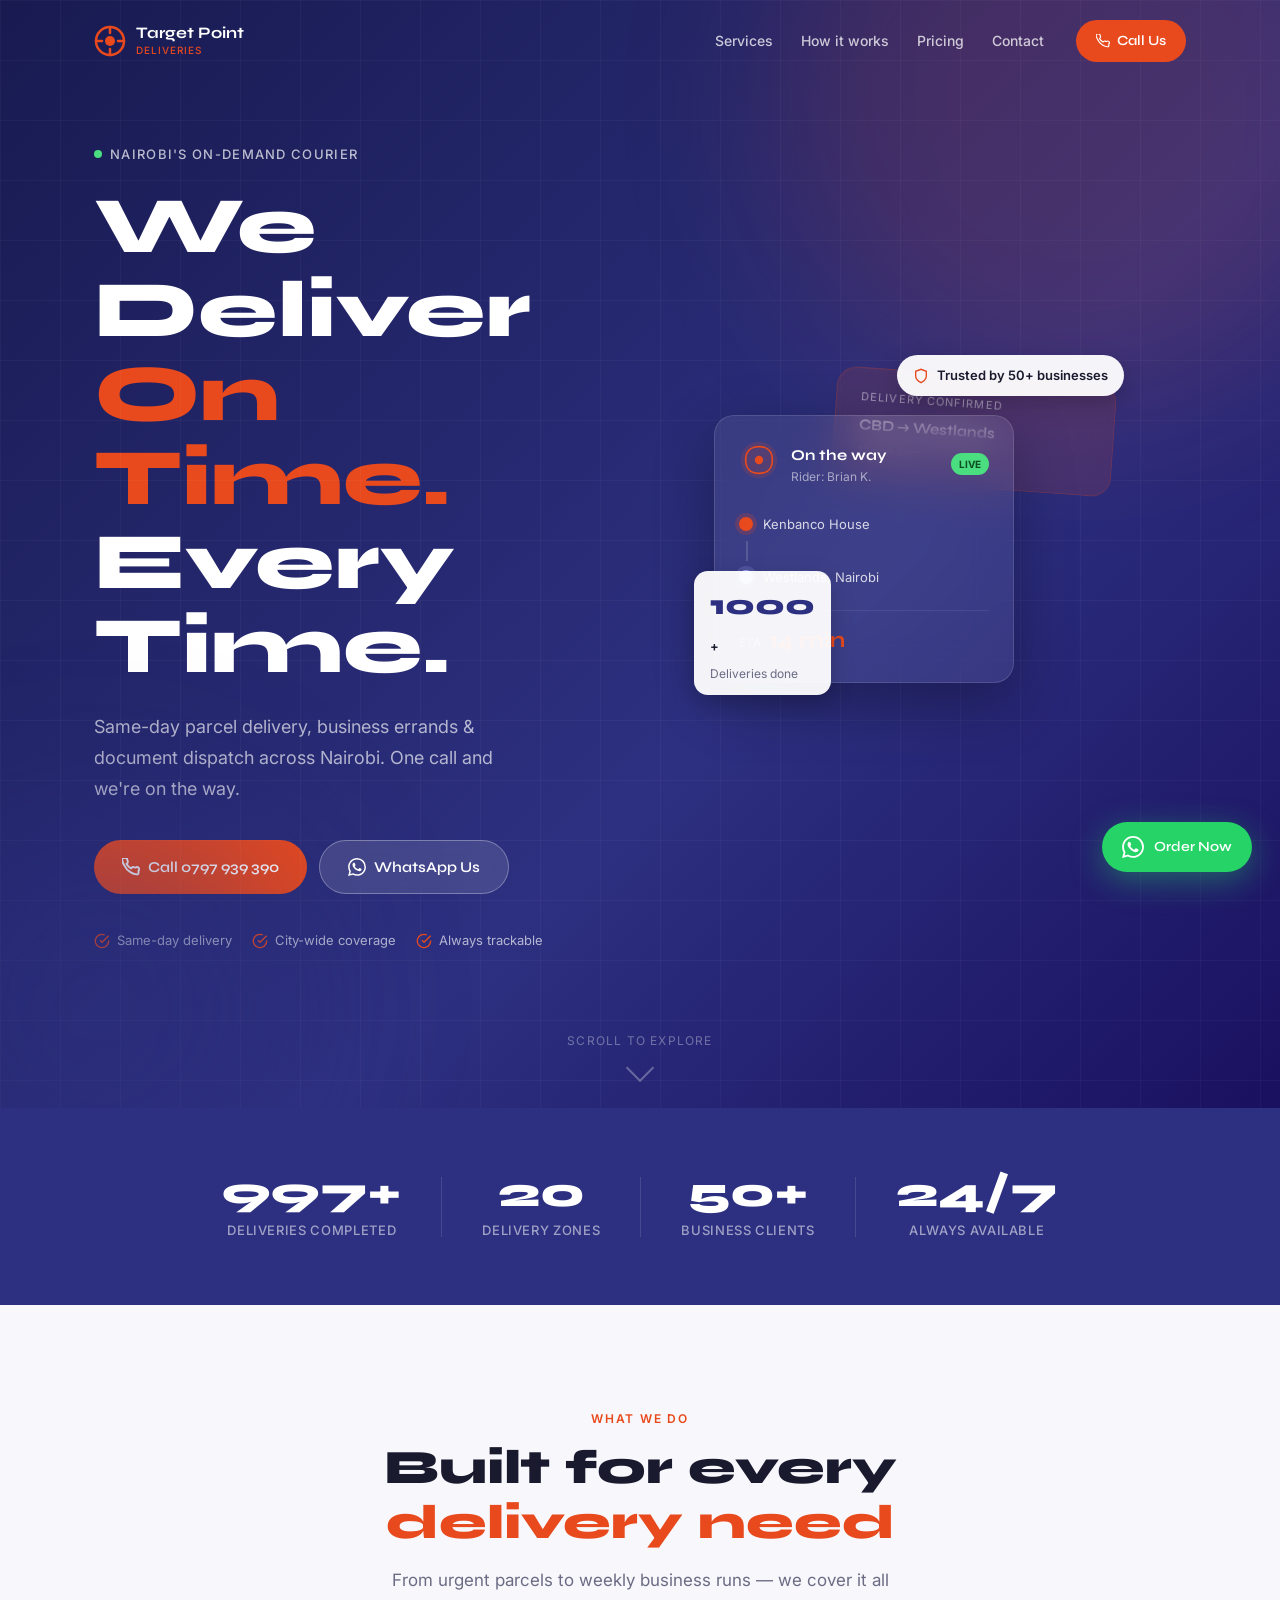
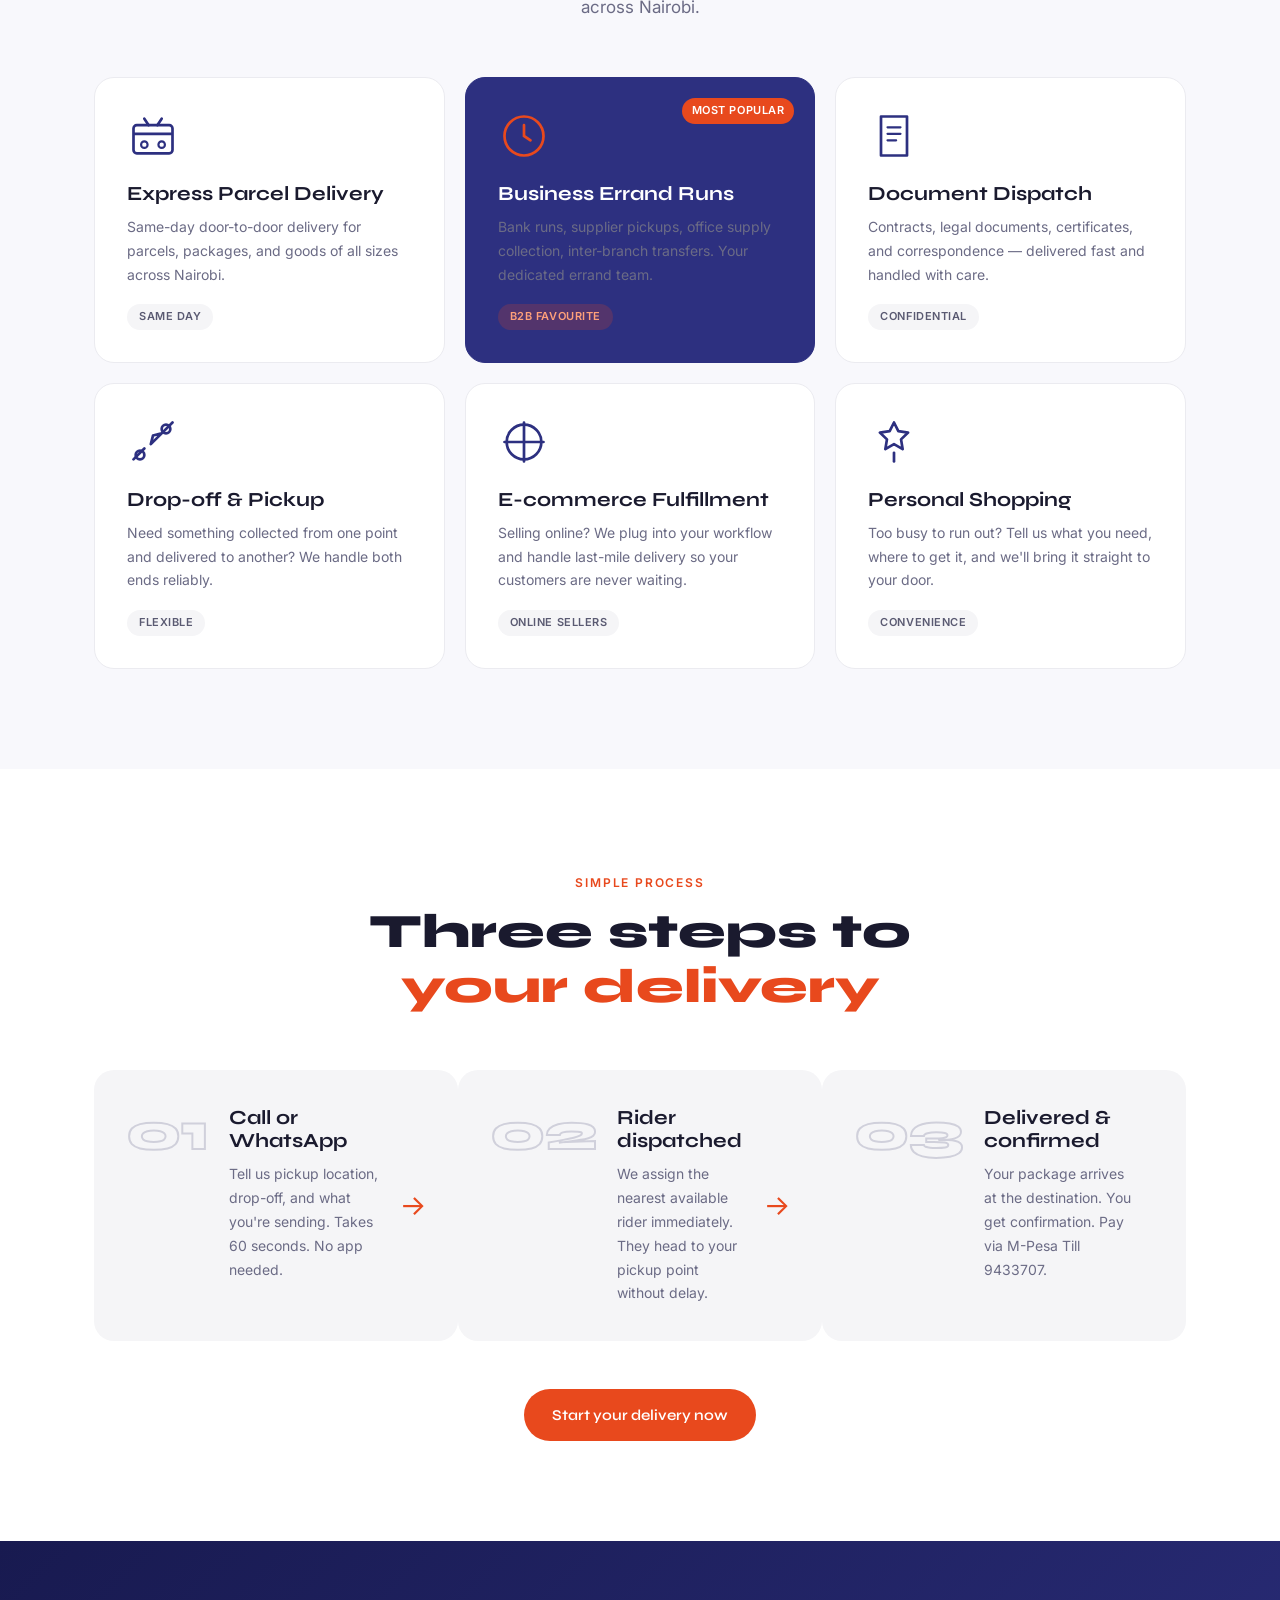
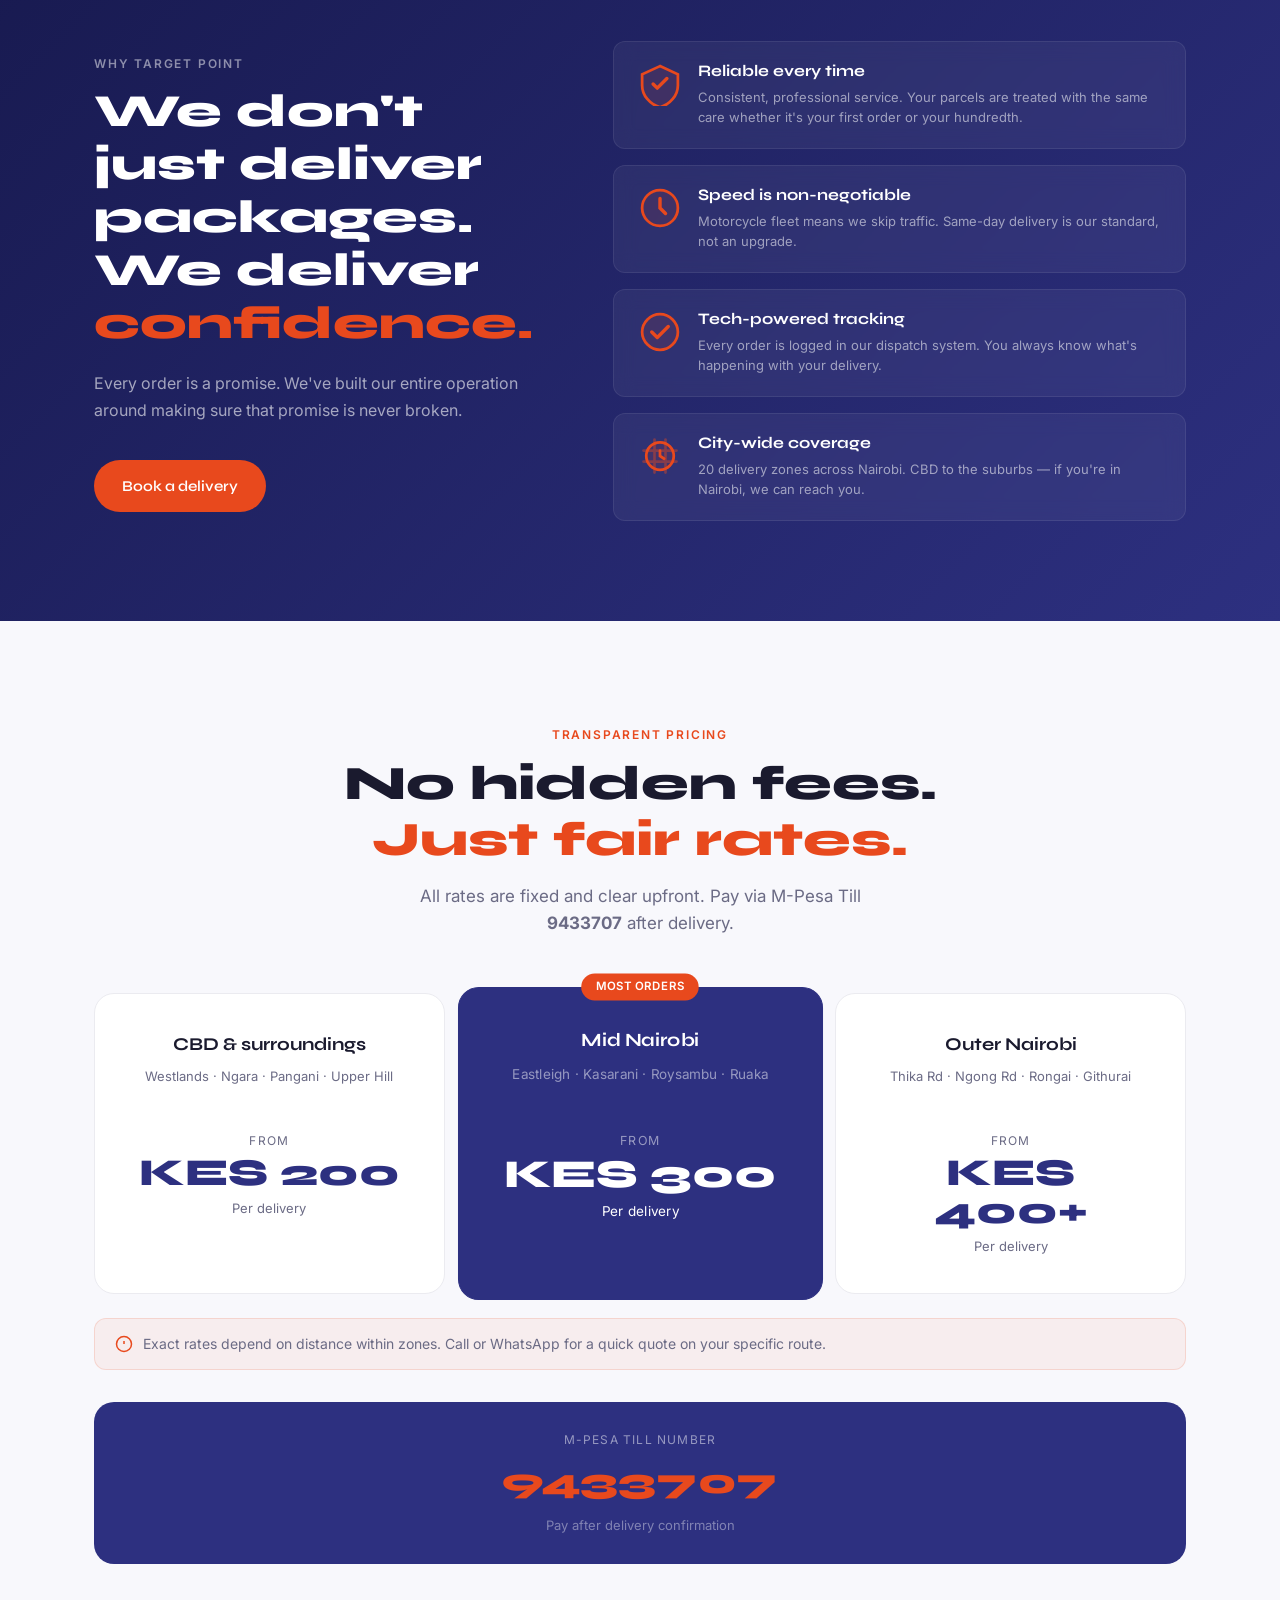
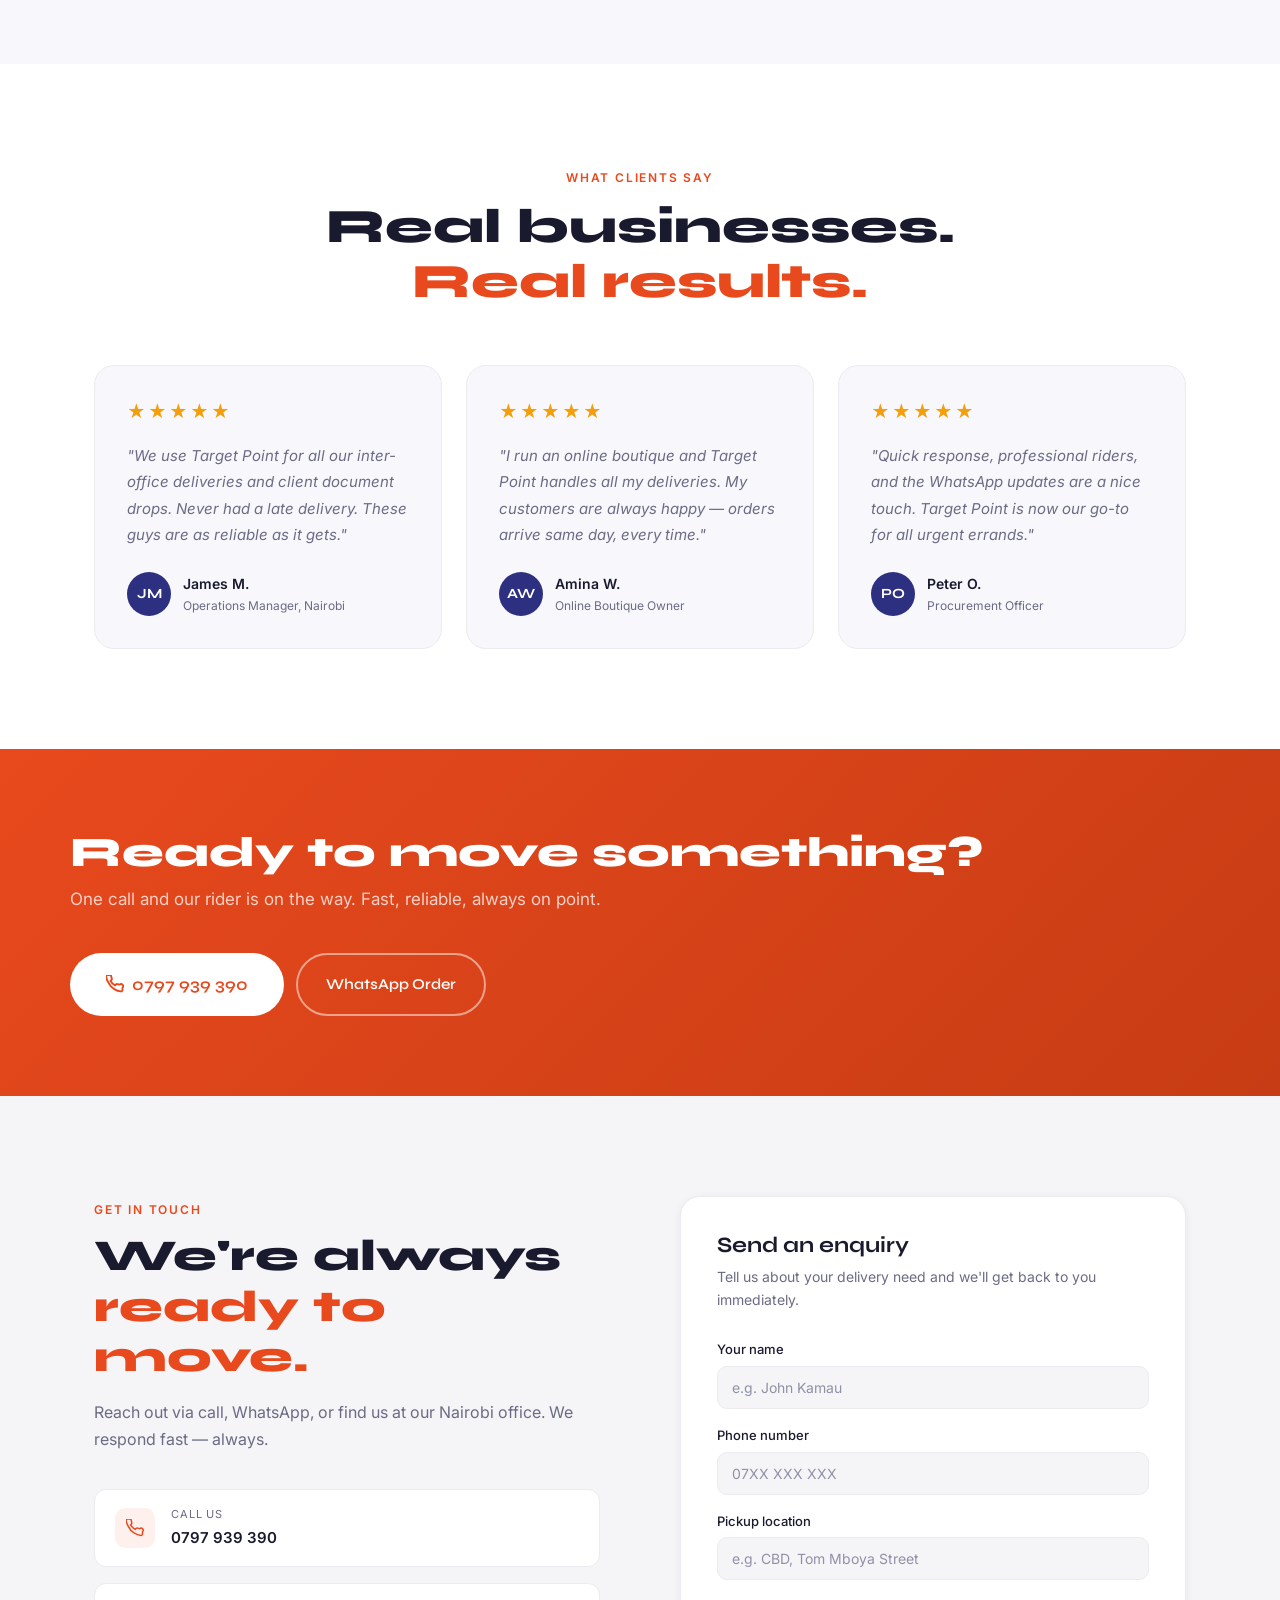
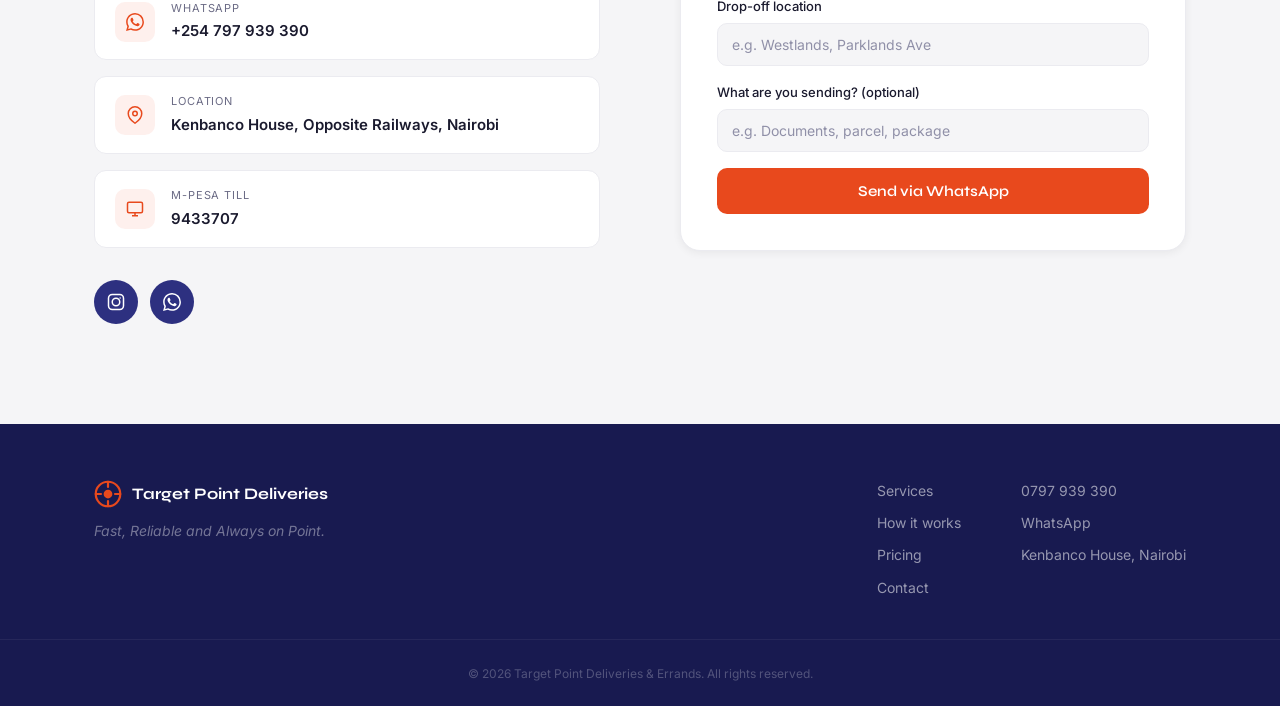
==== index.html @ 31ac3eb5 "MODIFY: index.html, main.js" ====
<!DOCTYPE html>
<html lang="en">
<head>
  <meta charset="UTF-8" />
  <meta name="viewport" content="width=device-width, initial-scale=1.0" />
  <title>Target Point Deliveries & Errands | Fast, Reliable, Always on Point</title>
  <meta name="description" content="Nairobi's fastest motorcycle courier service. Same-day parcel delivery, business errands & document dispatch across the city. Call 0797 939 390." />
  <link rel="preconnect" href="https://fonts.googleapis.com" />
  <link rel="preconnect" href="https://fonts.gstatic.com" crossorigin />
  <link href="https://fonts.googleapis.com/css2?family=Syne:wght@400;600;700;800&family=Inter:wght@400;500;600&display=swap" rel="stylesheet" />
  <link rel="stylesheet" href="style.css" />
</head>
<body>

  <!-- FLOATING WHATSAPP -->
  <a href="https://wa.me/254797939390?text=Hi%20Target%20Point%2C%20I%27d%20like%20to%20make%20a%20delivery%20enquiry." class="wa-float" target="_blank" aria-label="Chat on WhatsApp">
    <svg viewBox="0 0 24 24" fill="currentColor"><path d="M17.472 14.382c-.297-.149-1.758-.867-2.03-.967-.273-.099-.471-.148-.67.15-.197.297-.767.966-.94 1.164-.173.199-.347.223-.644.075-.297-.15-1.255-.463-2.39-1.475-.883-.788-1.48-1.761-1.653-2.059-.173-.297-.018-.458.13-.606.134-.133.298-.347.446-.52.149-.174.198-.298.298-.497.099-.198.05-.371-.025-.52-.075-.149-.669-1.612-.916-2.207-.242-.579-.487-.5-.669-.51-.173-.008-.371-.01-.57-.01-.198 0-.52.074-.792.372-.272.297-1.04 1.016-1.04 2.479 0 1.462 1.065 2.875 1.213 3.074.149.198 2.096 3.2 5.077 4.487.709.306 1.262.489 1.694.625.712.227 1.36.195 1.871.118.571-.085 1.758-.719 2.006-1.413.248-.694.248-1.289.173-1.413-.074-.124-.272-.198-.57-.347m-5.421 7.403h-.004a9.87 9.87 0 01-5.031-1.378l-.361-.214-3.741.982.998-3.648-.235-.374a9.86 9.86 0 01-1.51-5.26c.001-5.45 4.436-9.884 9.888-9.884 2.64 0 5.122 1.03 6.988 2.898a9.825 9.825 0 012.893 6.994c-.003 5.45-4.437 9.884-9.885 9.884m8.413-18.297A11.815 11.815 0 0012.05 0C5.495 0 .16 5.335.157 11.892c0 2.096.547 4.142 1.588 5.945L.057 24l6.305-1.654a11.882 11.882 0 005.683 1.448h.005c6.554 0 11.89-5.335 11.893-11.893a11.821 11.821 0 00-3.48-8.413z"/></svg>
    <span>Order Now</span>
  </a>

  <!-- NAV -->
  <nav class="nav" id="nav">
    <div class="nav-inner">
      <a href="#" class="nav-logo">
        <div class="nav-logo-mark">
          <svg viewBox="0 0 32 32" fill="none"><circle cx="16" cy="16" r="14" stroke="#E8491D" stroke-width="2.5"/><circle cx="16" cy="16" r="5" fill="#E8491D"/><line x1="16" y1="2" x2="16" y2="8" stroke="#E8491D" stroke-width="2.5" stroke-linecap="round"/><line x1="16" y1="24" x2="16" y2="30" stroke="#E8491D" stroke-width="2.5" stroke-linecap="round"/><line x1="2" y1="16" x2="8" y2="16" stroke="#E8491D" stroke-width="2.5" stroke-linecap="round"/><line x1="24" y1="16" x2="30" y2="16" stroke="#E8491D" stroke-width="2.5" stroke-linecap="round"/></svg>
        </div>
        <div>
          <span class="nav-name">Target Point</span>
          <span class="nav-sub">Deliveries</span>
        </div>
      </a>
      <div class="nav-links">
        <a href="#services">Services</a>
        <a href="#how">How it works</a>
        <a href="#pricing">Pricing</a>
        <a href="#contact">Contact</a>
      </div>
      <a href="tel:0797939390" class="btn-nav">
        <svg viewBox="0 0 24 24" fill="none" stroke="currentColor" stroke-width="2"><path d="M22 16.92v3a2 2 0 01-2.18 2 19.79 19.79 0 01-8.63-3.07A19.5 19.5 0 013.07 9.81 19.79 19.79 0 01.01 1.18 2 2 0 012 0h3a2 2 0 012 1.72c.127.96.361 1.903.7 2.81a2 2 0 01-.45 2.11L6.09 7.91a16 16 0 006 6l1.27-1.27a2 2 0 012.11-.45c.907.339 1.85.573 2.81.7A2 2 0 0122 16.92z"/></svg>
        Call Us
      </a>
      <button class="nav-burger" id="burger" aria-label="Menu">
        <span></span><span></span><span></span>
      </button>
    </div>
    <div class="nav-mobile" id="navMobile">
      <a href="#services" onclick="closeMobile()">Services</a>
      <a href="#how" onclick="closeMobile()">How it works</a>
      <a href="#pricing" onclick="closeMobile()">Pricing</a>
      <a href="#contact" onclick="closeMobile()">Contact</a>
      <a href="tel:0797939390" class="btn-nav-mobile">Call 0797 939 390</a>
    </div>
  </nav>

  <!-- HERO -->
  <section class="hero" id="home">
    <div class="hero-bg-grid"></div>
    <div class="hero-orb hero-orb-1"></div>
    <div class="hero-orb hero-orb-2"></div>
    <div class="hero-inner">
      <div class="hero-content">
        <div class="hero-eyebrow">
          <span class="pulse-dot"></span>
          Nairobi's On-Demand Courier
        </div>
        <h1 class="hero-h1">
          We Deliver<br/>
          <span class="hero-accent">On Time.</span><br/>
          Every Time.
        </h1>
        <p class="hero-desc">Same-day parcel delivery, business errands & document dispatch across Nairobi. One call and we're on the way.</p>
        <div class="hero-ctas">
          <a href="tel:0797939390" class="btn-primary">
            <svg viewBox="0 0 24 24" fill="none" stroke="currentColor" stroke-width="2.5"><path d="M22 16.92v3a2 2 0 01-2.18 2 19.79 19.79 0 01-8.63-3.07A19.5 19.5 0 013.07 9.81 19.79 19.79 0 01.01 1.18 2 2 0 012 0h3a2 2 0 012 1.72c.127.96.361 1.903.7 2.81a2 2 0 01-.45 2.11L6.09 7.91a16 16 0 006 6l1.27-1.27a2 2 0 012.11-.45c.907.339 1.85.573 2.81.7A2 2 0 0122 16.92z"/></svg>
            Call 0797 939 390
          </a>
          <a href="https://wa.me/254797939390?text=Hi%20Target%20Point%2C%20I%27d%20like%20to%20make%20a%20delivery%20enquiry." target="_blank" class="btn-secondary">
            <svg viewBox="0 0 24 24" fill="currentColor"><path d="M17.472 14.382c-.297-.149-1.758-.867-2.03-.967-.273-.099-.471-.148-.67.15-.197.297-.767.966-.94 1.164-.173.199-.347.223-.644.075-.297-.15-1.255-.463-2.39-1.475-.883-.788-1.48-1.761-1.653-2.059-.173-.297-.018-.458.13-.606.134-.133.298-.347.446-.52.149-.174.198-.298.298-.497.099-.198.05-.371-.025-.52-.075-.149-.669-1.612-.916-2.207-.242-.579-.487-.5-.669-.51-.173-.008-.371-.01-.57-.01-.198 0-.52.074-.792.372-.272.297-1.04 1.016-1.04 2.479 0 1.462 1.065 2.875 1.213 3.074.149.198 2.096 3.2 5.077 4.487.709.306 1.262.489 1.694.625.712.227 1.36.195 1.871.118.571-.085 1.758-.719 2.006-1.413.248-.694.248-1.289.173-1.413-.074-.124-.272-.198-.57-.347m-5.421 7.403h-.004a9.87 9.87 0 01-5.031-1.378l-.361-.214-3.741.982.998-3.648-.235-.374a9.86 9.86 0 01-1.51-5.26c.001-5.45 4.436-9.884 9.888-9.884 2.64 0 5.122 1.03 6.988 2.898a9.825 9.825 0 012.893 6.994c-.003 5.45-4.437 9.884-9.885 9.884m8.413-18.297A11.815 11.815 0 0012.05 0C5.495 0 .16 5.335.157 11.892c0 2.096.547 4.142 1.588 5.945L.057 24l6.305-1.654a11.882 11.882 0 005.683 1.448h.005c6.554 0 11.89-5.335 11.893-11.893a11.821 11.821 0 00-3.48-8.413z"/></svg>
            WhatsApp Us
          </a>
        </div>
        <div class="hero-trust">
          <div class="trust-item">
            <svg viewBox="0 0 24 24" fill="none" stroke="#E8491D" stroke-width="2"><path d="M22 11.08V12a10 10 0 11-5.93-9.14"/><polyline points="22 4 12 14.01 9 11.01"/></svg>
            Same-day delivery
          </div>
          <div class="trust-item">
            <svg viewBox="0 0 24 24" fill="none" stroke="#E8491D" stroke-width="2"><path d="M22 11.08V12a10 10 0 11-5.93-9.14"/><polyline points="22 4 12 14.01 9 11.01"/></svg>
            City-wide coverage
          </div>
          <div class="trust-item">
            <svg viewBox="0 0 24 24" fill="none" stroke="#E8491D" stroke-width="2"><path d="M22 11.08V12a10 10 0 11-5.93-9.14"/><polyline points="22 4 12 14.01 9 11.01"/></svg>
            Always trackable
          </div>
        </div>
      </div>
      <div class="hero-visual">
        <div class="hero-card-stack">
          <div class="hero-card hero-card-back">
            <div class="hc-label">Delivery confirmed</div>
            <div class="hc-sub">CBD → Westlands</div>
            <div class="hc-time">12 min ago</div>
          </div>
          <div class="hero-card hero-card-front">
            <div class="hc-top">
              <div class="hc-icon">
                <svg viewBox="0 0 48 48" fill="none"><circle cx="24" cy="24" r="22" fill="#E8491D" opacity="0.15"/><path d="M8 24 C8 14 14 8 24 8 S40 14 40 24 S34 40 24 40 S8 34 8 24" stroke="#E8491D" stroke-width="2" fill="none"/><circle cx="24" cy="24" r="5" fill="#E8491D"/></svg>
              </div>
              <div>
                <div class="hc-status">On the way</div>
                <div class="hc-rider">Rider: Brian K.</div>
              </div>
              <div class="hc-badge">LIVE</div>
            </div>
            <div class="hc-route">
              <div class="hc-point hc-point-from">
                <span class="dot dot-orange"></span>
                <span>Kenbanco House</span>
              </div>
              <div class="hc-line-vert"></div>
              <div class="hc-point hc-point-to">
                <span class="dot dot-navy"></span>
                <span>Westlands, Nairobi</span>
              </div>
            </div>
            <div class="hc-eta">
              <span class="eta-label">ETA</span>
              <span class="eta-val">14 min</span>
            </div>
          </div>
          <div class="hero-stat-pill hero-stat-1">
            <span class="stat-num" data-target="1000">0</span>+
            <span class="stat-lbl">Deliveries done</span>
          </div>
          <div class="hero-stat-pill hero-stat-2">
            <svg viewBox="0 0 24 24" fill="none" stroke="#E8491D" stroke-width="2"><path d="M12 22s8-4 8-10V5l-8-3-8 3v7c0 6 8 10 8 10z"/></svg>
            Trusted by 50+ businesses
          </div>
        </div>
      </div>
    </div>
    <div class="hero-scroll-hint">
      <span>Scroll to explore</span>
      <div class="scroll-arrow"></div>
    </div>
  </section>

  <!-- STATS BAR -->
  <section class="stats-bar">
    <div class="stats-inner">
      <div class="stat-item">
        <div class="stat-number"><span data-target="1000" class="counter">0</span>+</div>
        <div class="stat-label">Deliveries completed</div>
      </div>
      <div class="stat-divider"></div>
      <div class="stat-item">
        <div class="stat-number"><span data-target="20" class="counter">0</span></div>
        <div class="stat-label">Delivery zones</div>
      </div>
      <div class="stat-divider"></div>
      <div class="stat-item">
        <div class="stat-number"><span data-target="50" class="counter">0</span>+</div>
        <div class="stat-label">Business clients</div>
      </div>
      <div class="stat-divider"></div>
      <div class="stat-item">
        <div class="stat-number">24/7</div>
        <div class="stat-label">Always available</div>
      </div>
    </div>
  </section>

  <!-- SERVICES -->
  <section class="services" id="services">
    <div class="container">
      <div class="section-header reveal">
        <div class="eyebrow">What we do</div>
        <h2>Built for every<br/><span class="text-orange">delivery need</span></h2>
        <p>From urgent parcels to weekly business runs — we cover it all across Nairobi.</p>
      </div>
      <div class="services-grid">
        <div class="service-card reveal">
          <div class="service-icon">
            <svg viewBox="0 0 48 48" fill="none"><rect x="6" y="14" width="36" height="26" rx="3" stroke="currentColor" stroke-width="2.5"/><path d="M6 22h36" stroke="currentColor" stroke-width="2.5"/><circle cx="16" cy="32" r="3" stroke="currentColor" stroke-width="2"/><circle cx="32" cy="32" r="3" stroke="currentColor" stroke-width="2"/><path d="M16 8l4 6M32 8l-4 6" stroke="currentColor" stroke-width="2.5" stroke-linecap="round"/></svg>
          </div>
          <h3>Express Parcel Delivery</h3>
          <p>Same-day door-to-door delivery for parcels, packages, and goods of all sizes across Nairobi.</p>
          <div class="service-tag">Same day</div>
        </div>
        <div class="service-card service-card-featured reveal">
          <div class="service-featured-label">Most popular</div>
          <div class="service-icon">
            <svg viewBox="0 0 48 48" fill="none"><path d="M24 6C14.06 6 6 14.06 6 24s8.06 18 18 18 18-8.06 18-18S33.94 6 24 6z" stroke="currentColor" stroke-width="2.5"/><path d="M24 14v10l6 4" stroke="currentColor" stroke-width="2.5" stroke-linecap="round"/></svg>
          </div>
          <h3>Business Errand Runs</h3>
          <p>Bank runs, supplier pickups, office supply collection, inter-branch transfers. Your dedicated errand team.</p>
          <div class="service-tag">B2B favourite</div>
        </div>
        <div class="service-card reveal">
          <div class="service-icon">
            <svg viewBox="0 0 48 48" fill="none"><path d="M12 6h24v36H12z" stroke="currentColor" stroke-width="2.5" stroke-linejoin="round"/><path d="M18 16h12M18 22h12M18 28h8" stroke="currentColor" stroke-width="2" stroke-linecap="round"/></svg>
          </div>
          <h3>Document Dispatch</h3>
          <p>Contracts, legal documents, certificates, and correspondence — delivered fast and handled with care.</p>
          <div class="service-tag">Confidential</div>
        </div>
        <div class="service-card reveal">
          <div class="service-icon">
            <svg viewBox="0 0 48 48" fill="none"><path d="M6 40l10-10M42 6L32 16m0 0l-8 2-2 8 10-10z" stroke="currentColor" stroke-width="2.5" stroke-linecap="round" stroke-linejoin="round"/><circle cx="12" cy="36" r="4" stroke="currentColor" stroke-width="2.5"/><circle cx="36" cy="12" r="4" stroke="currentColor" stroke-width="2.5"/></svg>
          </div>
          <h3>Drop-off & Pickup</h3>
          <p>Need something collected from one point and delivered to another? We handle both ends reliably.</p>
          <div class="service-tag">Flexible</div>
        </div>
        <div class="service-card reveal">
          <div class="service-icon">
            <svg viewBox="0 0 48 48" fill="none"><path d="M6 24h36M24 6v36" stroke="currentColor" stroke-width="2.5" stroke-linecap="round"/><circle cx="24" cy="24" r="16" stroke="currentColor" stroke-width="2.5"/></svg>
          </div>
          <h3>E-commerce Fulfillment</h3>
          <p>Selling online? We plug into your workflow and handle last-mile delivery so your customers are never waiting.</p>
          <div class="service-tag">Online sellers</div>
        </div>
        <div class="service-card reveal">
          <div class="service-icon">
            <svg viewBox="0 0 48 48" fill="none"><path d="M24 6l4 8 9 1.3-6.5 6.3 1.5 9L24 26l-8 4.6 1.5-9L11 15.3l9-1.3z" stroke="currentColor" stroke-width="2.5" stroke-linejoin="round"/><path d="M24 34v8" stroke="currentColor" stroke-width="2.5" stroke-linecap="round"/></svg>
          </div>
          <h3>Personal Shopping</h3>
          <p>Too busy to run out? Tell us what you need, where to get it, and we'll bring it straight to your door.</p>
          <div class="service-tag">Convenience</div>
        </div>
      </div>
    </div>
  </section>

  <!-- HOW IT WORKS -->
  <section class="how" id="how">
    <div class="container">
      <div class="section-header reveal">
        <div class="eyebrow">Simple process</div>
        <h2>Three steps to<br/><span class="text-orange">your delivery</span></h2>
      </div>
      <div class="steps">
        <div class="step reveal">
          <div class="step-num">01</div>
          <div class="step-body">
            <h3>Call or WhatsApp</h3>
            <p>Tell us pickup location, drop-off, and what you're sending. Takes 60 seconds. No app needed.</p>
          </div>
          <div class="step-arrow">→</div>
        </div>
        <div class="step reveal">
          <div class="step-num">02</div>
          <div class="step-body">
            <h3>Rider dispatched</h3>
            <p>We assign the nearest available rider immediately. They head to your pickup point without delay.</p>
          </div>
          <div class="step-arrow">→</div>
        </div>
        <div class="step reveal">
          <div class="step-num">03</div>
          <div class="step-body">
            <h3>Delivered & confirmed</h3>
            <p>Your package arrives at the destination. You get confirmation. Pay via M-Pesa Till 9433707.</p>
          </div>
          <div class="step-arrow" style="opacity:0"></div>
        </div>
      </div>
      <div class="how-cta reveal">
        <a href="tel:0797939390" class="btn-primary">Start your delivery now</a>
      </div>
    </div>
  </section>

  <!-- WHY CHOOSE US -->
  <section class="why" id="why">
    <div class="why-bg"></div>
    <div class="container">
      <div class="why-inner">
        <div class="why-left reveal">
          <div class="eyebrow eyebrow-light">Why Target Point</div>
          <h2 class="why-h2">We don't just deliver packages.<br/>We deliver <span class="text-orange">confidence.</span></h2>
          <p class="why-desc">Every order is a promise. We've built our entire operation around making sure that promise is never broken.</p>
          <a href="https://wa.me/254797939390?text=Hi%20Target%20Point%2C%20I%27d%20like%20to%20make%20a%20delivery%20enquiry." target="_blank" class="btn-primary">Book a delivery</a>
        </div>
        <div class="why-right reveal">
          <div class="why-card">
            <div class="why-icon"><svg viewBox="0 0 32 32" fill="none"><path d="M16 3L3 9v8c0 7.18 5.58 13.89 13 15.93C23.42 30.89 29 24.18 29 17V9L16 3z" stroke="#E8491D" stroke-width="2" fill="rgba(232,73,29,0.1)"/><path d="M11 16l3 3 7-7" stroke="#E8491D" stroke-width="2.5" stroke-linecap="round" stroke-linejoin="round"/></svg></div>
            <div>
              <h4>Reliable every time</h4>
              <p>Consistent, professional service. Your parcels are treated with the same care whether it's your first order or your hundredth.</p>
            </div>
          </div>
          <div class="why-card">
            <div class="why-icon"><svg viewBox="0 0 32 32" fill="none"><circle cx="16" cy="16" r="13" stroke="#E8491D" stroke-width="2" fill="rgba(232,73,29,0.1)"/><path d="M16 9v7l4 4" stroke="#E8491D" stroke-width="2.5" stroke-linecap="round"/></svg></div>
            <div>
              <h4>Speed is non-negotiable</h4>
              <p>Motorcycle fleet means we skip traffic. Same-day delivery is our standard, not an upgrade.</p>
            </div>
          </div>
          <div class="why-card">
            <div class="why-icon"><svg viewBox="0 0 32 32" fill="none"><path d="M16 3C9 3 3 9 3 16s6 13 13 13 13-6 13-13S23 3 16 3z" stroke="#E8491D" stroke-width="2" fill="rgba(232,73,29,0.1)"/><path d="M10 16l4 4 8-8" stroke="#E8491D" stroke-width="2.5" stroke-linecap="round" stroke-linejoin="round"/></svg></div>
            <div>
              <h4>Tech-powered tracking</h4>
              <p>Every order is logged in our dispatch system. You always know what's happening with your delivery.</p>
            </div>
          </div>
          <div class="why-card">
            <div class="why-icon"><svg viewBox="0 0 32 32" fill="none"><path d="M4 12h24M4 20h24M12 4v24M20 4v24" stroke="#E8491D" stroke-width="2" stroke-linecap="round" opacity="0.4"/><circle cx="16" cy="16" r="10" stroke="#E8491D" stroke-width="2" fill="rgba(232,73,29,0.1)"/><path d="M16 12v4l3 2" stroke="#E8491D" stroke-width="2" stroke-linecap="round"/></svg></div>
            <div>
              <h4>City-wide coverage</h4>
              <p>20 delivery zones across Nairobi. CBD to the suburbs — if you're in Nairobi, we can reach you.</p>
            </div>
          </div>
        </div>
      </div>
    </div>
  </section>

  <!-- PRICING -->
  <section class="pricing" id="pricing">
    <div class="container">
      <div class="section-header reveal">
        <div class="eyebrow">Transparent pricing</div>
        <h2>No hidden fees.<br/><span class="text-orange">Just fair rates.</span></h2>
        <p>All rates are fixed and clear upfront. Pay via M-Pesa Till <strong>9433707</strong> after delivery.</p>
      </div>
      <div class="pricing-grid reveal">
        <div class="price-card">
          <div class="price-zone">CBD & surroundings</div>
          <div class="price-examples">Westlands · Ngara · Pangani · Upper Hill</div>
          <div class="price-from">From</div>
          <div class="price-amount">KES 200</div>
          <div class="price-note">Per delivery</div>
        </div>
        <div class="price-card price-card-mid">
          <div class="price-badge">Most orders</div>
          <div class="price-zone">Mid Nairobi</div>
          <div class="price-examples">Eastleigh · Kasarani · Roysambu · Ruaka</div>
          <div class="price-from">From</div>
          <div class="price-amount">KES 300</div>
          <div class="price-note">Per delivery</div>
        </div>
        <div class="price-card">
          <div class="price-zone">Outer Nairobi</div>
          <div class="price-examples">Thika Rd · Ngong Rd · Rongai · Githurai</div>
          <div class="price-from">From</div>
          <div class="price-amount">KES 400+</div>
          <div class="price-note">Per delivery</div>
        </div>
      </div>
      <div class="pricing-note reveal">
        <svg viewBox="0 0 24 24" fill="none" stroke="#E8491D" stroke-width="2"><circle cx="12" cy="12" r="10"/><line x1="12" y1="8" x2="12" y2="12"/><line x1="12" y1="16" x2="12.01" y2="16"/></svg>
        Exact rates depend on distance within zones. Call or WhatsApp for a quick quote on your specific route.
      </div>
      <div class="pricing-mpesa reveal">
        <div class="mpesa-label">M-Pesa Till Number</div>
        <div class="mpesa-num">9433707</div>
        <div class="mpesa-sub">Pay after delivery confirmation</div>
      </div>
    </div>
  </section>

  <!-- TESTIMONIALS -->
  <section class="testimonials" id="testimonials">
    <div class="container">
      <div class="section-header reveal">
        <div class="eyebrow">What clients say</div>
        <h2>Real businesses.<br/><span class="text-orange">Real results.</span></h2>
      </div>
      <div class="testi-grid">
        <div class="testi-card reveal">
          <div class="testi-stars">★★★★★</div>
          <p>"We use Target Point for all our inter-office deliveries and client document drops. Never had a late delivery. These guys are as reliable as it gets."</p>
          <div class="testi-author">
            <div class="testi-avatar">JM</div>
            <div>
              <div class="testi-name">James M.</div>
              <div class="testi-role">Operations Manager, Nairobi</div>
            </div>
          </div>
        </div>
        <div class="testi-card reveal">
          <div class="testi-stars">★★★★★</div>
          <p>"I run an online boutique and Target Point handles all my deliveries. My customers are always happy — orders arrive same day, every time."</p>
          <div class="testi-author">
            <div class="testi-avatar">AW</div>
            <div>
              <div class="testi-name">Amina W.</div>
              <div class="testi-role">Online Boutique Owner</div>
            </div>
          </div>
        </div>
        <div class="testi-card reveal">
          <div class="testi-stars">★★★★★</div>
          <p>"Quick response, professional riders, and the WhatsApp updates are a nice touch. Target Point is now our go-to for all urgent errands."</p>
          <div class="testi-author">
            <div class="testi-avatar">PO</div>
            <div>
              <div class="testi-name">Peter O.</div>
              <div class="testi-role">Procurement Officer</div>
            </div>
          </div>
        </div>
      </div>
    </div>
  </section>

  <!-- CTA BAND -->
  <section class="cta-band">
    <div class="cta-band-inner">
      <div class="cta-band-text reveal">
        <h2>Ready to move something?</h2>
        <p>One call and our rider is on the way. Fast, reliable, always on point.</p>
      </div>
      <div class="cta-band-actions reveal">
        <a href="tel:0797939390" class="btn-primary btn-large">
          <svg viewBox="0 0 24 24" fill="none" stroke="currentColor" stroke-width="2.5"><path d="M22 16.92v3a2 2 0 01-2.18 2 19.79 19.79 0 01-8.63-3.07A19.5 19.5 0 013.07 9.81 19.79 19.79 0 01.01 1.18 2 2 0 012 0h3a2 2 0 012 1.72c.127.96.361 1.903.7 2.81a2 2 0 01-.45 2.11L6.09 7.91a16 16 0 006 6l1.27-1.27a2 2 0 012.11-.45c.907.339 1.85.573 2.81.7A2 2 0 0122 16.92z"/></svg>
          0797 939 390
        </a>
        <a href="https://wa.me/254797939390?text=Hi%20Target%20Point%2C%20I%27d%20like%20to%20make%20a%20delivery%20enquiry." target="_blank" class="btn-outline-white">
          WhatsApp Order
        </a>
      </div>
    </div>
  </section>

  <!-- CONTACT -->
  <section class="contact" id="contact">
    <div class="container">
      <div class="contact-grid">
        <div class="contact-left reveal">
          <div class="eyebrow">Get in touch</div>
          <h2>We're always<br/><span class="text-orange">ready to move.</span></h2>
          <p>Reach out via call, WhatsApp, or find us at our Nairobi office. We respond fast — always.</p>
          <div class="contact-items">
            <a href="tel:0797939390" class="contact-item">
              <div class="ci-icon">
                <svg viewBox="0 0 24 24" fill="none" stroke="currentColor" stroke-width="2"><path d="M22 16.92v3a2 2 0 01-2.18 2 19.79 19.79 0 01-8.63-3.07A19.5 19.5 0 013.07 9.81 19.79 19.79 0 01.01 1.18 2 2 0 012 0h3a2 2 0 012 1.72c.127.96.361 1.903.7 2.81a2 2 0 01-.45 2.11L6.09 7.91a16 16 0 006 6l1.27-1.27a2 2 0 012.11-.45c.907.339 1.85.573 2.81.7A2 2 0 0122 16.92z"/></svg>
              </div>
              <div>
                <div class="ci-label">Call us</div>
                <div class="ci-value">0797 939 390</div>
              </div>
            </a>
            <a href="https://wa.me/254797939390" target="_blank" class="contact-item">
              <div class="ci-icon">
                <svg viewBox="0 0 24 24" fill="currentColor"><path d="M17.472 14.382c-.297-.149-1.758-.867-2.03-.967-.273-.099-.471-.148-.67.15-.197.297-.767.966-.94 1.164-.173.199-.347.223-.644.075-.297-.15-1.255-.463-2.39-1.475-.883-.788-1.48-1.761-1.653-2.059-.173-.297-.018-.458.13-.606.134-.133.298-.347.446-.52.149-.174.198-.298.298-.497.099-.198.05-.371-.025-.52-.075-.149-.669-1.612-.916-2.207-.242-.579-.487-.5-.669-.51-.173-.008-.371-.01-.57-.01-.198 0-.52.074-.792.372-.272.297-1.04 1.016-1.04 2.479 0 1.462 1.065 2.875 1.213 3.074.149.198 2.096 3.2 5.077 4.487.709.306 1.262.489 1.694.625.712.227 1.36.195 1.871.118.571-.085 1.758-.719 2.006-1.413.248-.694.248-1.289.173-1.413-.074-.124-.272-.198-.57-.347m-5.421 7.403h-.004a9.87 9.87 0 01-5.031-1.378l-.361-.214-3.741.982.998-3.648-.235-.374a9.86 9.86 0 01-1.51-5.26c.001-5.45 4.436-9.884 9.888-9.884 2.64 0 5.122 1.03 6.988 2.898a9.825 9.825 0 012.893 6.994c-.003 5.45-4.437 9.884-9.885 9.884m8.413-18.297A11.815 11.815 0 0012.05 0C5.495 0 .16 5.335.157 11.892c0 2.096.547 4.142 1.588 5.945L.057 24l6.305-1.654a11.882 11.882 0 005.683 1.448h.005c6.554 0 11.89-5.335 11.893-11.893a11.821 11.821 0 00-3.48-8.413z"/></svg>
              </div>
              <div>
                <div class="ci-label">WhatsApp</div>
                <div class="ci-value">+254 797 939 390</div>
              </div>
            </a>
            <div class="contact-item">
              <div class="ci-icon">
                <svg viewBox="0 0 24 24" fill="none" stroke="currentColor" stroke-width="2"><path d="M21 10c0 7-9 13-9 13s-9-6-9-13a9 9 0 0118 0z"/><circle cx="12" cy="10" r="3"/></svg>
              </div>
              <div>
                <div class="ci-label">Location</div>
                <div class="ci-value">Kenbanco House, Opposite Railways, Nairobi</div>
              </div>
            </div>
            <div class="contact-item">
              <div class="ci-icon">
                <svg viewBox="0 0 24 24" fill="none" stroke="currentColor" stroke-width="2"><rect x="2" y="3" width="20" height="14" rx="2"/><path d="M8 21h8M12 17v4"/></svg>
              </div>
              <div>
                <div class="ci-label">M-Pesa Till</div>
                <div class="ci-value">9433707</div>
              </div>
            </div>
          </div>
          <div class="social-row">
            <a href="https://www.instagram.com/targetpoint_deliveries/" target="_blank" class="social-link" aria-label="Instagram">
              <svg viewBox="0 0 24 24" fill="none" stroke="currentColor" stroke-width="2"><rect x="2" y="2" width="20" height="20" rx="5"/><circle cx="12" cy="12" r="5"/><circle cx="17.5" cy="6.5" r="1" fill="currentColor" stroke="none"/></svg>
            </a>
            <a href="https://wa.me/254797939390" target="_blank" class="social-link" aria-label="WhatsApp">
              <svg viewBox="0 0 24 24" fill="currentColor"><path d="M17.472 14.382c-.297-.149-1.758-.867-2.03-.967-.273-.099-.471-.148-.67.15-.197.297-.767.966-.94 1.164-.173.199-.347.223-.644.075-.297-.15-1.255-.463-2.39-1.475-.883-.788-1.48-1.761-1.653-2.059-.173-.297-.018-.458.13-.606.134-.133.298-.347.446-.52.149-.174.198-.298.298-.497.099-.198.05-.371-.025-.52-.075-.149-.669-1.612-.916-2.207-.242-.579-.487-.5-.669-.51-.173-.008-.371-.01-.57-.01-.198 0-.52.074-.792.372-.272.297-1.04 1.016-1.04 2.479 0 1.462 1.065 2.875 1.213 3.074.149.198 2.096 3.2 5.077 4.487.709.306 1.262.489 1.694.625.712.227 1.36.195 1.871.118.571-.085 1.758-.719 2.006-1.413.248-.694.248-1.289.173-1.413-.074-.124-.272-.198-.57-.347m-5.421 7.403h-.004a9.87 9.87 0 01-5.031-1.378l-.361-.214-3.741.982.998-3.648-.235-.374a9.86 9.86 0 01-1.51-5.26c.001-5.45 4.436-9.884 9.888-9.884 2.64 0 5.122 1.03 6.988 2.898a9.825 9.825 0 012.893 6.994c-.003 5.45-4.437 9.884-9.885 9.884m8.413-18.297A11.815 11.815 0 0012.05 0C5.495 0 .16 5.335.157 11.892c0 2.096.547 4.142 1.588 5.945L.057 24l6.305-1.654a11.882 11.882 0 005.683 1.448h.005c6.554 0 11.89-5.335 11.893-11.893a11.821 11.821 0 00-3.48-8.413z"/></svg>
            </a>
          </div>
        </div>
        <div class="contact-right reveal">
          <div class="enquiry-form">
            <h3>Send an enquiry</h3>
            <p>Tell us about your delivery need and we'll get back to you immediately.</p>
            <div class="form-group">
              <label>Your name</label>
              <input type="text" id="fname" placeholder="e.g. John Kamau" />
            </div>
            <div class="form-group">
              <label>Phone number</label>
              <input type="tel" id="fphone" placeholder="07XX XXX XXX" />
            </div>
            <div class="form-group">
              <label>Pickup location</label>
              <input type="text" id="fpickup" placeholder="e.g. CBD, Tom Mboya Street" />
            </div>
            <div class="form-group">
              <label>Drop-off location</label>
              <input type="text" id="fdropoff" placeholder="e.g. Westlands, Parklands Ave" />
            </div>
            <div class="form-group">
              <label>What are you sending? (optional)</label>
              <input type="text" id="fitem" placeholder="e.g. Documents, parcel, package" />
            </div>
            <button class="btn-primary btn-full" id="sendEnquiry">Send via WhatsApp</button>
          </div>
        </div>
      </div>
    </div>
  </section>

  <!-- FOOTER -->
  <footer class="footer">
    <div class="footer-inner">
      <div class="footer-brand">
        <div class="footer-logo">
          <svg viewBox="0 0 32 32" fill="none"><circle cx="16" cy="16" r="14" stroke="#E8491D" stroke-width="2.5"/><circle cx="16" cy="16" r="5" fill="#E8491D"/><line x1="16" y1="2" x2="16" y2="8" stroke="#E8491D" stroke-width="2.5" stroke-linecap="round"/><line x1="16" y1="24" x2="16" y2="30" stroke="#E8491D" stroke-width="2.5" stroke-linecap="round"/><line x1="2" y1="16" x2="8" y2="16" stroke="#E8491D" stroke-width="2.5" stroke-linecap="round"/><line x1="24" y1="16" x2="30" y2="16" stroke="#E8491D" stroke-width="2.5" stroke-linecap="round"/></svg>
          <span>Target Point Deliveries</span>
        </div>
        <p>Fast, Reliable and Always on Point.</p>
      </div>
      <div class="footer-links">
        <a href="#services">Services</a>
        <a href="#how">How it works</a>
        <a href="#pricing">Pricing</a>
        <a href="#contact">Contact</a>
      </div>
      <div class="footer-contact">
        <a href="tel:0797939390">0797 939 390</a>
        <a href="https://wa.me/254797939390" target="_blank">WhatsApp</a>
        <span>Kenbanco House, Nairobi</span>
      </div>
    </div>
    <div class="footer-bottom">
      <span>© 2026 Target Point Deliveries & Errands. All rights reserved.</span>
    </div>
  </footer>

  <script src="main.js"></script>
</body>
</html>
---- style.css ----
/* =========================================
   TARGET POINT DELIVERIES — style.css
   Brand: #E8491D (orange) · #2D3080 (navy)
   ========================================= */

*, *::before, *::after { box-sizing: border-box; margin: 0; padding: 0; }

:root {
  --orange: #E8491D;
  --orange-dark: #c73c14;
  --navy: #2D3080;
  --navy-dark: #1e2160;
  --navy-deeper: #181a50;
  --white: #ffffff;
  --off-white: #f8f8fc;
  --gray-50: #f5f5f7;
  --gray-100: #ebebf0;
  --gray-200: #d0d0db;
  --gray-400: #9090a8;
  --gray-600: #5a5a72;
  --gray-800: #2a2a3a;
  --text: #1a1a2e;
  --text-muted: #6b6b85;
  --radius: 12px;
  --radius-lg: 20px;
  --shadow-sm: 0 2px 8px rgba(0,0,0,0.06);
  --shadow-md: 0 8px 32px rgba(0,0,0,0.10);
  --shadow-lg: 0 20px 60px rgba(0,0,0,0.14);
}

html { scroll-behavior: smooth; }

body {
  font-family: 'Inter', system-ui, sans-serif;
  color: var(--text);
  background: #fff;
  overflow-x: hidden;
  line-height: 1.6;
}

h1, h2, h3, h4 { font-family: 'Syne', sans-serif; line-height: 1.15; }

a { text-decoration: none; color: inherit; }

img { max-width: 100%; }

.container { max-width: 1140px; margin: 0 auto; padding: 0 24px; }

/* ---- BUTTONS ---- */
.btn-primary {
  display: inline-flex; align-items: center; gap: 8px;
  background: var(--orange); color: #fff;
  padding: 14px 28px; border-radius: 50px;
  font-family: 'Syne', sans-serif; font-size: 15px; font-weight: 600;
  border: none; cursor: pointer; transition: all 0.22s ease;
  white-space: nowrap;
}
.btn-primary:hover { background: var(--orange-dark); transform: translateY(-2px); box-shadow: 0 8px 24px rgba(232,73,29,0.35); }
.btn-primary svg { width: 18px; height: 18px; flex-shrink: 0; }

.btn-secondary {
  display: inline-flex; align-items: center; gap: 8px;
  background: rgba(255,255,255,0.12); color: #fff;
  padding: 14px 28px; border-radius: 50px;
  font-family: 'Syne', sans-serif; font-size: 15px; font-weight: 600;
  border: 1.5px solid rgba(255,255,255,0.3); cursor: pointer;
  transition: all 0.22s ease; white-space: nowrap; backdrop-filter: blur(8px);
}
.btn-secondary:hover { background: rgba(255,255,255,0.2); transform: translateY(-2px); }
.btn-secondary svg { width: 18px; height: 18px; flex-shrink: 0; }

.btn-outline-white {
  display: inline-flex; align-items: center; gap: 8px;
  background: transparent; color: #fff;
  padding: 14px 28px; border-radius: 50px;
  font-family: 'Syne', sans-serif; font-size: 15px; font-weight: 600;
  border: 2px solid rgba(255,255,255,0.5); cursor: pointer;
  transition: all 0.22s ease; white-space: nowrap;
}
.btn-outline-white:hover { background: rgba(255,255,255,0.1); border-color: #fff; }

.btn-large { padding: 18px 36px; font-size: 17px; }
.btn-full { width: 100%; justify-content: center; border-radius: 10px; }

/* ---- NAV ---- */
.nav {
  position: fixed; top: 0; left: 0; right: 0; z-index: 1000;
  transition: all 0.3s ease;
}
.nav.scrolled {
  background: rgba(18, 18, 40, 0.95);
  backdrop-filter: blur(20px);
  border-bottom: 1px solid rgba(255,255,255,0.08);
  box-shadow: 0 4px 30px rgba(0,0,0,0.2);
}
.nav-inner {
  max-width: 1140px; margin: 0 auto;
  padding: 20px 24px;
  display: flex; align-items: center; gap: 32px;
}
.nav-logo {
  display: flex; align-items: center; gap: 10px;
  flex-shrink: 0;
}
.nav-logo-mark { width: 32px; height: 32px; }
.nav-logo-mark svg { width: 100%; height: 100%; }
.nav-name { display: block; font-family: 'Syne', sans-serif; font-size: 16px; font-weight: 700; color: #fff; line-height: 1.1; }
.nav-sub { display: block; font-size: 10px; color: var(--orange); font-weight: 500; letter-spacing: 0.1em; text-transform: uppercase; }
.nav-links { display: flex; gap: 28px; margin-left: auto; }
.nav-links a { color: rgba(255,255,255,0.75); font-size: 14px; font-weight: 500; transition: color 0.2s; }
.nav-links a:hover { color: #fff; }
.btn-nav {
  display: inline-flex; align-items: center; gap: 7px;
  background: var(--orange); color: #fff;
  padding: 10px 20px; border-radius: 50px;
  font-size: 14px; font-weight: 600; font-family: 'Syne', sans-serif;
  transition: all 0.22s; flex-shrink: 0;
}
.btn-nav:hover { background: var(--orange-dark); }
.btn-nav svg { width: 14px; height: 14px; }
.nav-burger { display: none; flex-direction: column; gap: 5px; background: none; border: none; cursor: pointer; padding: 4px; margin-left: auto; }
.nav-burger span { display: block; width: 24px; height: 2px; background: #fff; border-radius: 2px; transition: all 0.3s; }
.nav-mobile {
  display: none; flex-direction: column; gap: 4px;
  background: rgba(18,18,40,0.98); backdrop-filter: blur(20px);
  padding: 16px 24px 24px; border-bottom: 1px solid rgba(255,255,255,0.08);
}
.nav-mobile a { color: rgba(255,255,255,0.8); font-size: 16px; font-weight: 500; padding: 10px 0; border-bottom: 1px solid rgba(255,255,255,0.06); }
.nav-mobile a:last-child { border-bottom: none; }
.btn-nav-mobile {
  margin-top: 8px; background: var(--orange); color: #fff !important;
  padding: 14px 20px !important; border-radius: 10px; text-align: center;
  font-weight: 600 !important; border-bottom: none !important;
}

/* ---- HERO ---- */
.hero {
  min-height: 100vh;
  background: linear-gradient(135deg, var(--navy-deeper) 0%, var(--navy) 60%, #1a1060 100%);
  position: relative; overflow: hidden;
  display: flex; flex-direction: column;
}
.hero-bg-grid {
  position: absolute; inset: 0;
  background-image:
    linear-gradient(rgba(255,255,255,0.03) 1px, transparent 1px),
    linear-gradient(90deg, rgba(255,255,255,0.03) 1px, transparent 1px);
  background-size: 60px 60px;
}
.hero-orb {
  position: absolute; border-radius: 50%;
  filter: blur(80px); pointer-events: none;
}
.hero-orb-1 { width: 600px; height: 600px; background: rgba(232,73,29,0.15); top: -200px; right: -100px; }
.hero-orb-2 { width: 400px; height: 400px; background: rgba(45,48,128,0.4); bottom: -100px; left: -100px; }

.hero-inner {
  flex: 1; display: flex; align-items: center;
  max-width: 1140px; margin: 0 auto; padding: 140px 24px 80px;
  gap: 60px; width: 100%;
}

.hero-content { flex: 1; max-width: 560px; }

.hero-eyebrow {
  display: inline-flex; align-items: center; gap: 8px;
  color: rgba(255,255,255,0.7); font-size: 13px; font-weight: 500;
  text-transform: uppercase; letter-spacing: 0.1em;
  margin-bottom: 20px;
}
.pulse-dot {
  width: 8px; height: 8px; border-radius: 50%; background: #4ade80;
  animation: pulse 2s infinite;
}
@keyframes pulse {
  0%, 100% { box-shadow: 0 0 0 0 rgba(74,222,128,0.4); }
  50% { box-shadow: 0 0 0 6px rgba(74,222,128,0); }
}

.hero-h1 {
  font-size: clamp(48px, 7vw, 80px); font-weight: 800;
  color: #fff; line-height: 1.05; margin-bottom: 24px;
}
.hero-accent { color: var(--orange); }
.hero-desc { font-size: 18px; color: rgba(255,255,255,0.65); line-height: 1.7; margin-bottom: 36px; max-width: 440px; }

.hero-ctas { display: flex; gap: 12px; flex-wrap: wrap; margin-bottom: 36px; }

.hero-trust { display: flex; gap: 20px; flex-wrap: wrap; }
.trust-item {
  display: flex; align-items: center; gap: 7px;
  color: rgba(255,255,255,0.65); font-size: 13px;
}
.trust-item svg { width: 16px; height: 16px; flex-shrink: 0; }

/* Hero visual / card stack */
.hero-visual { flex: 0 0 400px; position: relative; }
.hero-card-stack { position: relative; height: 420px; }

.hero-card {
  position: absolute; border-radius: 20px;
  padding: 24px; background: rgba(255,255,255,0.06);
  border: 1px solid rgba(255,255,255,0.12);
  backdrop-filter: blur(20px);
}
.hero-card-back {
  width: 280px; top: 40px; right: 0;
  padding: 20px 24px;
  transform: rotate(4deg);
  background: rgba(232,73,29,0.12);
  border-color: rgba(232,73,29,0.2);
}
.hero-card-front {
  width: 300px; top: 80px; left: 0;
  box-shadow: 0 20px 60px rgba(0,0,0,0.3);
  background: rgba(255,255,255,0.08);
  animation: float 4s ease-in-out infinite;
}
@keyframes float {
  0%, 100% { transform: translateY(0); }
  50% { transform: translateY(-12px); }
}
.hc-label { font-size: 11px; color: rgba(255,255,255,0.5); text-transform: uppercase; letter-spacing: 0.1em; margin-bottom: 6px; }
.hc-sub { font-size: 15px; font-weight: 600; color: #fff; font-family: 'Syne', sans-serif; }
.hc-time { font-size: 12px; color: rgba(255,255,255,0.5); margin-top: 4px; }
.hc-top { display: flex; align-items: center; gap: 12px; margin-bottom: 20px; }
.hc-icon svg { width: 40px; height: 40px; }
.hc-status { font-family: 'Syne', sans-serif; font-size: 15px; font-weight: 700; color: #fff; }
.hc-rider { font-size: 12px; color: rgba(255,255,255,0.55); }
.hc-badge {
  margin-left: auto; background: #4ade80; color: #0f4d23;
  font-size: 10px; font-weight: 700; padding: 3px 8px; border-radius: 20px;
  animation: pulse-badge 2s infinite;
}
@keyframes pulse-badge {
  0%, 100% { opacity: 1; } 50% { opacity: 0.6; }
}
.hc-route { display: flex; flex-direction: column; gap: 0; margin-bottom: 16px; }
.hc-point { display: flex; align-items: center; gap: 10px; font-size: 13px; color: rgba(255,255,255,0.8); padding: 6px 0; }
.hc-line-vert { width: 2px; height: 20px; background: rgba(255,255,255,0.15); margin-left: 7px; }
.dot { width: 14px; height: 14px; border-radius: 50%; flex-shrink: 0; }
.dot-orange { background: var(--orange); box-shadow: 0 0 0 4px rgba(232,73,29,0.2); }
.dot-navy { background: #a0a8f8; box-shadow: 0 0 0 4px rgba(160,168,248,0.2); }
.hc-eta { display: flex; align-items: baseline; gap: 8px; padding-top: 12px; border-top: 1px solid rgba(255,255,255,0.08); }
.eta-label { font-size: 12px; color: rgba(255,255,255,0.5); }
.eta-val { font-family: 'Syne', sans-serif; font-size: 22px; font-weight: 700; color: var(--orange); }

.hero-stat-pill {
  position: absolute;
  display: flex; align-items: center; gap: 8px;
  background: rgba(255,255,255,0.95); border-radius: 50px;
  padding: 10px 16px; box-shadow: 0 8px 24px rgba(0,0,0,0.2);
  font-size: 13px; font-weight: 600; color: var(--text); white-space: nowrap;
}
.hero-stat-1 { bottom: 60px; left: -20px; flex-direction: column; align-items: flex-start; padding: 12px 16px; border-radius: 14px; }
.hero-stat-1 .stat-num { font-family: 'Syne', sans-serif; font-size: 28px; font-weight: 800; color: var(--navy); }
.hero-stat-1 .stat-lbl { font-size: 12px; color: var(--text-muted); font-weight: 400; }
.hero-stat-2 { top: 20px; right: -10px; }
.hero-stat-2 svg { width: 16px; height: 16px; }

.hero-scroll-hint {
  text-align: center; padding-bottom: 30px;
  display: flex; flex-direction: column; align-items: center; gap: 8px;
  color: rgba(255,255,255,0.35); font-size: 12px; letter-spacing: 0.1em; text-transform: uppercase;
}
.scroll-arrow {
  width: 20px; height: 20px; border-right: 2px solid rgba(255,255,255,0.3);
  border-bottom: 2px solid rgba(255,255,255,0.3);
  transform: rotate(45deg);
  animation: bounce 2s infinite;
}
@keyframes bounce { 0%,100%{transform:rotate(45deg) translateY(0)}50%{transform:rotate(45deg) translateY(4px)}}

/* ---- STATS BAR ---- */
.stats-bar { background: var(--navy); padding: 48px 24px; }
.stats-inner {
  max-width: 1140px; margin: 0 auto;
  display: flex; align-items: center; justify-content: center;
  gap: 0; flex-wrap: wrap;
}
.stat-item { text-align: center; padding: 16px 40px; }
.stat-number { font-family: 'Syne', sans-serif; font-size: 42px; font-weight: 800; color: #fff; line-height: 1; }
.stat-label { font-size: 13px; color: rgba(255,255,255,0.55); margin-top: 6px; font-weight: 500; text-transform: uppercase; letter-spacing: 0.05em; }
.stat-divider { width: 1px; height: 60px; background: rgba(255,255,255,0.12); }

/* ---- SECTION COMMONS ---- */
.section-header { text-align: center; margin-bottom: 56px; }
.eyebrow {
  display: inline-block;
  font-size: 12px; font-weight: 600; color: var(--orange);
  text-transform: uppercase; letter-spacing: 0.15em;
  margin-bottom: 12px;
}
.eyebrow-light { color: rgba(255,255,255,0.5); }
.section-header h2 { font-size: clamp(32px, 5vw, 48px); font-weight: 800; margin-bottom: 16px; }
.section-header p { font-size: 17px; color: var(--text-muted); max-width: 520px; margin: 0 auto; }
.text-orange { color: var(--orange); }

/* ---- SERVICES ---- */
.services { padding: 100px 0; background: var(--off-white); }
.services-grid { display: grid; grid-template-columns: repeat(auto-fit, minmax(300px, 1fr)); gap: 20px; }

.service-card {
  background: #fff; border-radius: var(--radius-lg); padding: 32px;
  border: 1px solid var(--gray-100);
  transition: all 0.3s ease; position: relative; overflow: hidden;
}
.service-card::before {
  content: ''; position: absolute; bottom: 0; left: 0; right: 0; height: 3px;
  background: var(--orange); transform: scaleX(0); transform-origin: left;
  transition: transform 0.3s ease;
}
.service-card:hover { transform: translateY(-6px); box-shadow: var(--shadow-lg); border-color: transparent; }
.service-card:hover::before { transform: scaleX(1); }
.service-card-featured {
  background: var(--navy); border-color: var(--navy);
}
.service-card-featured h3, .service-card-featured p { color: #fff; }
.service-card-featured .service-icon { color: var(--orange); }
.service-card-featured .service-tag { background: rgba(232,73,29,0.2); color: #ffa07a; }
.service-card-featured::before { background: var(--orange); }
.service-featured-label {
  position: absolute; top: 20px; right: 20px;
  background: var(--orange); color: #fff;
  font-size: 11px; font-weight: 600; padding: 4px 10px; border-radius: 20px;
  text-transform: uppercase; letter-spacing: 0.05em;
}

.service-icon { width: 52px; height: 52px; color: var(--navy); margin-bottom: 20px; }
.service-icon svg { width: 100%; height: 100%; }
.service-card h3 { font-size: 20px; font-weight: 700; margin-bottom: 10px; }
.service-card p { font-size: 14px; color: var(--text-muted); line-height: 1.7; margin-bottom: 16px; }
.service-tag {
  display: inline-block;
  background: var(--gray-50); color: var(--gray-600);
  font-size: 11px; font-weight: 600; padding: 4px 12px; border-radius: 20px;
  text-transform: uppercase; letter-spacing: 0.05em;
}

/* ---- HOW IT WORKS ---- */
.how { padding: 100px 0; background: #fff; }
.steps { display: flex; align-items: stretch; gap: 0; margin-bottom: 48px; }
.step {
  flex: 1; display: flex; align-items: flex-start; gap: 20px;
  padding: 36px 32px; position: relative;
  background: var(--gray-50); border-radius: var(--radius-lg);
  margin-right: 0;
  transition: all 0.3s;
}
.step:hover { background: var(--navy); }
.step:hover .step-num { color: var(--orange); -webkit-text-stroke-color: var(--orange); }
.step:hover h3, .step:hover p { color: #fff; }
.step:hover .step-arrow { color: #fff; }
.step:hover p { color: rgba(255,255,255,0.7); }

.step-num {
  font-family: 'Syne', sans-serif; font-size: 52px; font-weight: 800;
  color: transparent; -webkit-text-stroke: 2px var(--gray-200);
  line-height: 1; flex-shrink: 0; transition: all 0.3s;
}
.step-body { flex: 1; }
.step-body h3 { font-size: 20px; font-weight: 700; margin-bottom: 10px; transition: color 0.3s; }
.step-body p { font-size: 14px; color: var(--text-muted); line-height: 1.7; transition: color 0.3s; }
.step-arrow {
  font-size: 28px; color: var(--orange); align-self: center;
  flex-shrink: 0; transition: color 0.3s;
}
.how-cta { text-align: center; }

/* ---- WHY CHOOSE US ---- */
.why { padding: 100px 0; position: relative; overflow: hidden; }
.why-bg {
  position: absolute; inset: 0;
  background: linear-gradient(135deg, var(--navy-deeper) 0%, var(--navy) 100%);
}
.why .container { position: relative; z-index: 1; }
.why-inner { display: flex; gap: 80px; align-items: center; }
.why-left { flex: 0 0 420px; }
.why-h2 { font-size: clamp(32px, 4vw, 46px); font-weight: 800; color: #fff; margin-bottom: 20px; }
.why-desc { font-size: 16px; color: rgba(255,255,255,0.6); margin-bottom: 36px; line-height: 1.7; }
.why-right { flex: 1; display: flex; flex-direction: column; gap: 16px; }
.why-card {
  display: flex; gap: 16px; align-items: flex-start;
  background: rgba(255,255,255,0.05); border: 1px solid rgba(255,255,255,0.08);
  border-radius: var(--radius); padding: 20px 24px;
  transition: all 0.3s; backdrop-filter: blur(10px);
}
.why-card:hover { background: rgba(255,255,255,0.09); transform: translateX(6px); }
.why-icon { width: 44px; height: 44px; flex-shrink: 0; }
.why-icon svg { width: 100%; height: 100%; }
.why-card h4 { font-size: 16px; font-weight: 700; color: #fff; margin-bottom: 6px; }
.why-card p { font-size: 13px; color: rgba(255,255,255,0.55); line-height: 1.6; }

/* ---- PRICING ---- */
.pricing { padding: 100px 0; background: var(--off-white); }
.pricing-grid { display: grid; grid-template-columns: repeat(3, 1fr); gap: 20px; margin-bottom: 24px; }
.price-card {
  background: #fff; border-radius: var(--radius-lg); padding: 36px 28px;
  border: 1.5px solid var(--gray-100); text-align: center;
  transition: all 0.3s; position: relative;
}
.price-card:hover { transform: translateY(-4px); box-shadow: var(--shadow-md); }
.price-card-mid {
  background: var(--navy); border-color: var(--navy);
  transform: scale(1.04);
}
.price-card-mid:hover { transform: scale(1.04) translateY(-4px); }
.price-card-mid .price-zone,
.price-card-mid .price-amount,
.price-card-mid .price-note { color: #fff; }
.price-card-mid .price-examples { color: rgba(255,255,255,0.5); }
.price-card-mid .price-from { color: rgba(255,255,255,0.5); }
.price-badge {
  position: absolute; top: -14px; left: 50%; transform: translateX(-50%);
  background: var(--orange); color: #fff;
  font-size: 11px; font-weight: 600; padding: 4px 14px; border-radius: 20px;
  text-transform: uppercase; letter-spacing: 0.05em; white-space: nowrap;
}
.price-zone { font-family: 'Syne', sans-serif; font-size: 18px; font-weight: 700; color: var(--text); margin-bottom: 8px; }
.price-examples { font-size: 13px; color: var(--text-muted); margin-bottom: 24px; line-height: 1.5; min-height: 40px; }
.price-from { font-size: 12px; color: var(--text-muted); text-transform: uppercase; letter-spacing: 0.1em; margin-bottom: 4px; }
.price-amount { font-family: 'Syne', sans-serif; font-size: 38px; font-weight: 800; color: var(--navy); line-height: 1; margin-bottom: 6px; }
.price-note { font-size: 13px; color: var(--text-muted); }

.pricing-note {
  display: flex; align-items: center; gap: 10px;
  background: rgba(232,73,29,0.06); border: 1px solid rgba(232,73,29,0.15);
  border-radius: var(--radius); padding: 14px 20px;
  font-size: 14px; color: var(--text-muted);
}
.pricing-note svg { width: 18px; height: 18px; flex-shrink: 0; }

.pricing-mpesa {
  text-align: center; margin-top: 32px;
  background: var(--navy); border-radius: var(--radius-lg); padding: 28px;
  display: flex; flex-direction: column; align-items: center; gap: 4px;
}
.mpesa-label { font-size: 12px; color: rgba(255,255,255,0.5); text-transform: uppercase; letter-spacing: 0.1em; }
.mpesa-num { font-family: 'Syne', sans-serif; font-size: 36px; font-weight: 800; color: var(--orange); }
.mpesa-sub { font-size: 13px; color: rgba(255,255,255,0.4); }

/* ---- TESTIMONIALS ---- */
.testimonials { padding: 100px 0; background: #fff; }
.testi-grid { display: grid; grid-template-columns: repeat(auto-fit, minmax(300px, 1fr)); gap: 24px; }
.testi-card {
  background: var(--off-white); border-radius: var(--radius-lg); padding: 32px;
  border: 1px solid var(--gray-100); transition: all 0.3s;
}
.testi-card:hover { transform: translateY(-4px); box-shadow: var(--shadow-md); background: #fff; }
.testi-stars { color: #f59e0b; font-size: 18px; margin-bottom: 16px; letter-spacing: 2px; }
.testi-card p { font-size: 15px; color: var(--text-muted); line-height: 1.75; margin-bottom: 24px; font-style: italic; }
.testi-author { display: flex; align-items: center; gap: 12px; }
.testi-avatar {
  width: 44px; height: 44px; border-radius: 50%;
  background: var(--navy); color: #fff;
  display: flex; align-items: center; justify-content: center;
  font-family: 'Syne', sans-serif; font-size: 14px; font-weight: 700; flex-shrink: 0;
}
.testi-name { font-size: 14px; font-weight: 600; color: var(--text); }
.testi-role { font-size: 12px; color: var(--text-muted); }

/* ---- CTA BAND ---- */
.cta-band {
  background: linear-gradient(135deg, var(--orange) 0%, #c73c14 100%);
  padding: 80px 24px;
}
.cta-band-inner {
  max-width: 1140px; margin: 0 auto;
  display: flex; align-items: center; justify-content: space-between;
  gap: 40px; flex-wrap: wrap;
}
.cta-band-text h2 { font-size: clamp(28px, 4vw, 42px); font-weight: 800; color: #fff; margin-bottom: 8px; }
.cta-band-text p { font-size: 17px; color: rgba(255,255,255,0.75); }
.cta-band-actions { display: flex; gap: 12px; flex-wrap: wrap; }
.cta-band-actions .btn-primary { background: #fff; color: var(--orange); }
.cta-band-actions .btn-primary:hover { background: #f0f0f0; box-shadow: 0 8px 24px rgba(0,0,0,0.15); }

/* ---- CONTACT ---- */
.contact { padding: 100px 0; background: var(--gray-50); }
.contact-grid { display: grid; grid-template-columns: 1fr 1fr; gap: 80px; align-items: start; }
.contact-left h2 { font-size: clamp(32px, 4vw, 44px); font-weight: 800; margin-bottom: 16px; }
.contact-left p { font-size: 16px; color: var(--text-muted); margin-bottom: 36px; line-height: 1.7; }
.contact-items { display: flex; flex-direction: column; gap: 16px; margin-bottom: 32px; }
.contact-item {
  display: flex; align-items: center; gap: 16px;
  background: #fff; border-radius: var(--radius); padding: 16px 20px;
  border: 1px solid var(--gray-100); transition: all 0.2s; cursor: pointer;
}
.contact-item:hover { transform: translateX(4px); border-color: var(--orange); box-shadow: var(--shadow-sm); }
.ci-icon {
  width: 40px; height: 40px; background: rgba(232,73,29,0.08);
  border-radius: 10px; display: flex; align-items: center; justify-content: center;
  flex-shrink: 0; color: var(--orange);
}
.ci-icon svg { width: 18px; height: 18px; }
.ci-label { font-size: 11px; color: var(--text-muted); text-transform: uppercase; letter-spacing: 0.08em; margin-bottom: 2px; }
.ci-value { font-size: 15px; font-weight: 600; color: var(--text); }

.social-row { display: flex; gap: 12px; }
.social-link {
  width: 44px; height: 44px; border-radius: 50%;
  background: var(--navy); color: #fff;
  display: flex; align-items: center; justify-content: center;
  transition: all 0.2s;
}
.social-link:hover { background: var(--orange); transform: translateY(-3px); }
.social-link svg { width: 18px; height: 18px; }

/* FORM */
.enquiry-form {
  background: #fff; border-radius: var(--radius-lg);
  padding: 36px; border: 1px solid var(--gray-100);
  box-shadow: var(--shadow-sm);
}
.enquiry-form h3 { font-size: 22px; font-weight: 700; margin-bottom: 8px; }
.enquiry-form > p { font-size: 14px; color: var(--text-muted); margin-bottom: 28px; }
.form-group { margin-bottom: 16px; }
.form-group label { display: block; font-size: 13px; font-weight: 500; color: var(--text); margin-bottom: 6px; }
.form-group input {
  width: 100%; padding: 12px 14px;
  border: 1.5px solid var(--gray-100); border-radius: 10px;
  font-size: 14px; font-family: 'Inter', sans-serif; color: var(--text);
  background: var(--gray-50); transition: all 0.2s; outline: none;
}
.form-group input:focus { border-color: var(--orange); background: #fff; box-shadow: 0 0 0 3px rgba(232,73,29,0.08); }
.form-group input::placeholder { color: var(--gray-400); }

/* ---- FOOTER ---- */
.footer { background: var(--navy-deeper); padding: 56px 0 0; }
.footer-inner {
  max-width: 1140px; margin: 0 auto; padding: 0 24px 40px;
  display: flex; gap: 60px; flex-wrap: wrap; align-items: flex-start;
}
.footer-brand { flex: 1; min-width: 200px; }
.footer-logo { display: flex; align-items: center; gap: 10px; margin-bottom: 12px; }
.footer-logo svg { width: 28px; height: 28px; }
.footer-logo span { font-family: 'Syne', sans-serif; font-size: 16px; font-weight: 700; color: #fff; }
.footer-brand p { font-size: 14px; color: rgba(255,255,255,0.4); font-style: italic; }
.footer-links { display: flex; flex-direction: column; gap: 10px; }
.footer-links a { font-size: 14px; color: rgba(255,255,255,0.55); transition: color 0.2s; }
.footer-links a:hover { color: var(--orange); }
.footer-contact { display: flex; flex-direction: column; gap: 10px; }
.footer-contact a, .footer-contact span { font-size: 14px; color: rgba(255,255,255,0.55); transition: color 0.2s; }
.footer-contact a:hover { color: var(--orange); }
.footer-bottom {
  border-top: 1px solid rgba(255,255,255,0.06);
  padding: 20px 24px; text-align: center;
}
.footer-bottom span { font-size: 12px; color: rgba(255,255,255,0.25); }

/* ---- FLOATING WHATSAPP ---- */
.wa-float {
  position: fixed; bottom: 28px; right: 28px; z-index: 999;
  display: flex; align-items: center; gap: 10px;
  background: #25d366; color: #fff;
  padding: 14px 20px; border-radius: 50px;
  box-shadow: 0 8px 32px rgba(37,211,102,0.4);
  font-family: 'Syne', sans-serif; font-size: 14px; font-weight: 600;
  transition: all 0.3s; animation: wa-bounce 3s ease-in-out infinite;
}
.wa-float:hover { transform: scale(1.06) translateY(-4px); box-shadow: 0 12px 40px rgba(37,211,102,0.5); }
.wa-float svg { width: 22px; height: 22px; flex-shrink: 0; }
@keyframes wa-bounce {
  0%,100%{transform:translateY(0)} 50%{transform:translateY(-6px)}
}

/* ---- REVEAL ANIMATIONS ---- */
.reveal { opacity: 0; transform: translateY(30px); transition: all 0.7s cubic-bezier(0.16,1,0.3,1); }
.reveal.visible { opacity: 1; transform: translateY(0); }

/* ---- RESPONSIVE ---- */
@media (max-width: 1024px) {
  .hero-inner { flex-direction: column; padding: 120px 24px 60px; gap: 40px; text-align: center; }
  .hero-content { max-width: 100%; }
  .hero-visual { display: none; }
  .hero-ctas { justify-content: center; }
  .hero-trust { justify-content: center; }
  .why-inner { flex-direction: column; gap: 48px; }
  .why-left { flex: none; max-width: 100%; text-align: center; }
  .contact-grid { grid-template-columns: 1fr; gap: 48px; }
}

@media (max-width: 768px) {
  .nav-links, .btn-nav { display: none; }
  .nav-burger { display: flex; }
  .nav-mobile.open { display: flex; }
  .stats-inner { flex-direction: column; gap: 8px; }
  .stat-divider { width: 60px; height: 1px; }
  .steps { flex-direction: column; }
  .step-arrow { display: none; }
  .pricing-grid { grid-template-columns: 1fr; }
  .price-card-mid { transform: none; }
  .cta-band-inner { flex-direction: column; text-align: center; }
  .cta-band-actions { justify-content: center; }
  .services-grid { grid-template-columns: 1fr; }
  .testi-grid { grid-template-columns: 1fr; }
  .footer-inner { flex-direction: column; gap: 32px; }
  .wa-float span { display: none; }
  .wa-float { padding: 14px; border-radius: 50%; }
}

@media (max-width: 480px) {
  .hero-ctas { flex-direction: column; align-items: center; }
  .btn-primary, .btn-secondary { width: 100%; justify-content: center; }
}
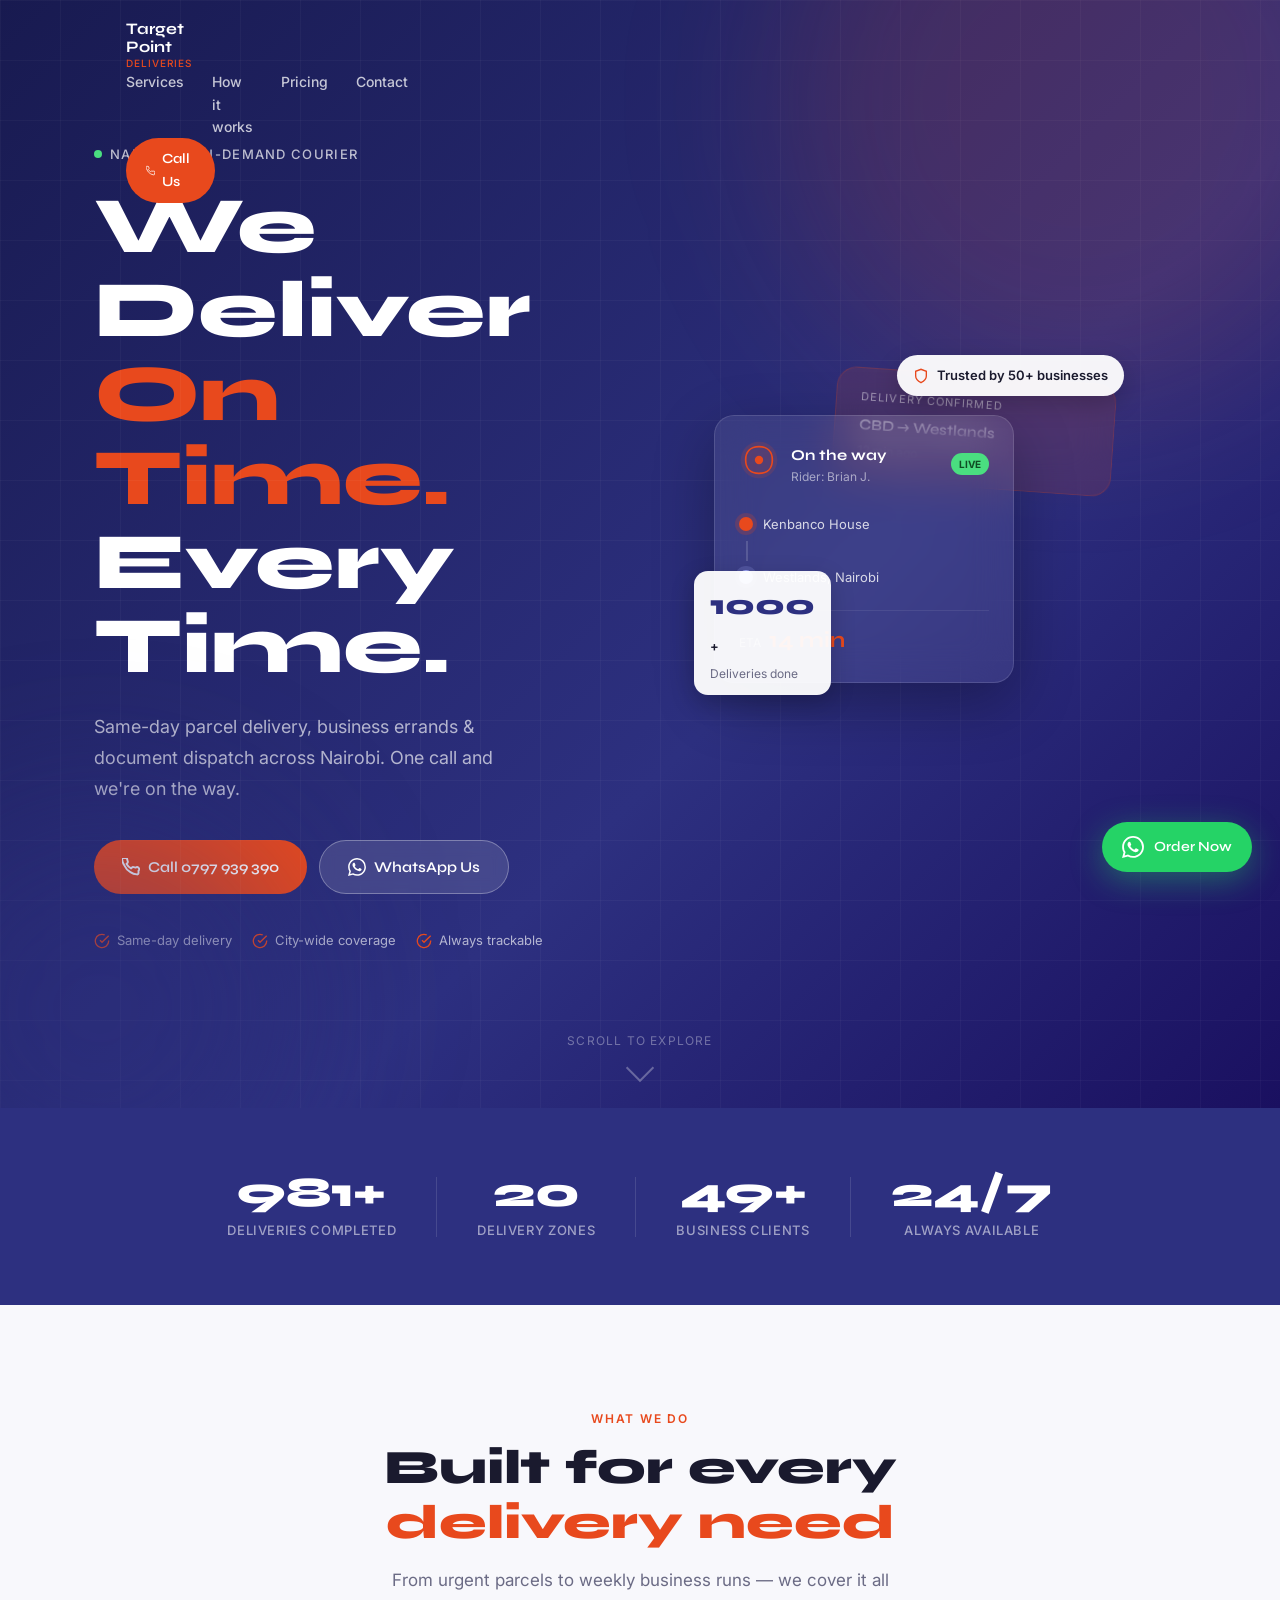
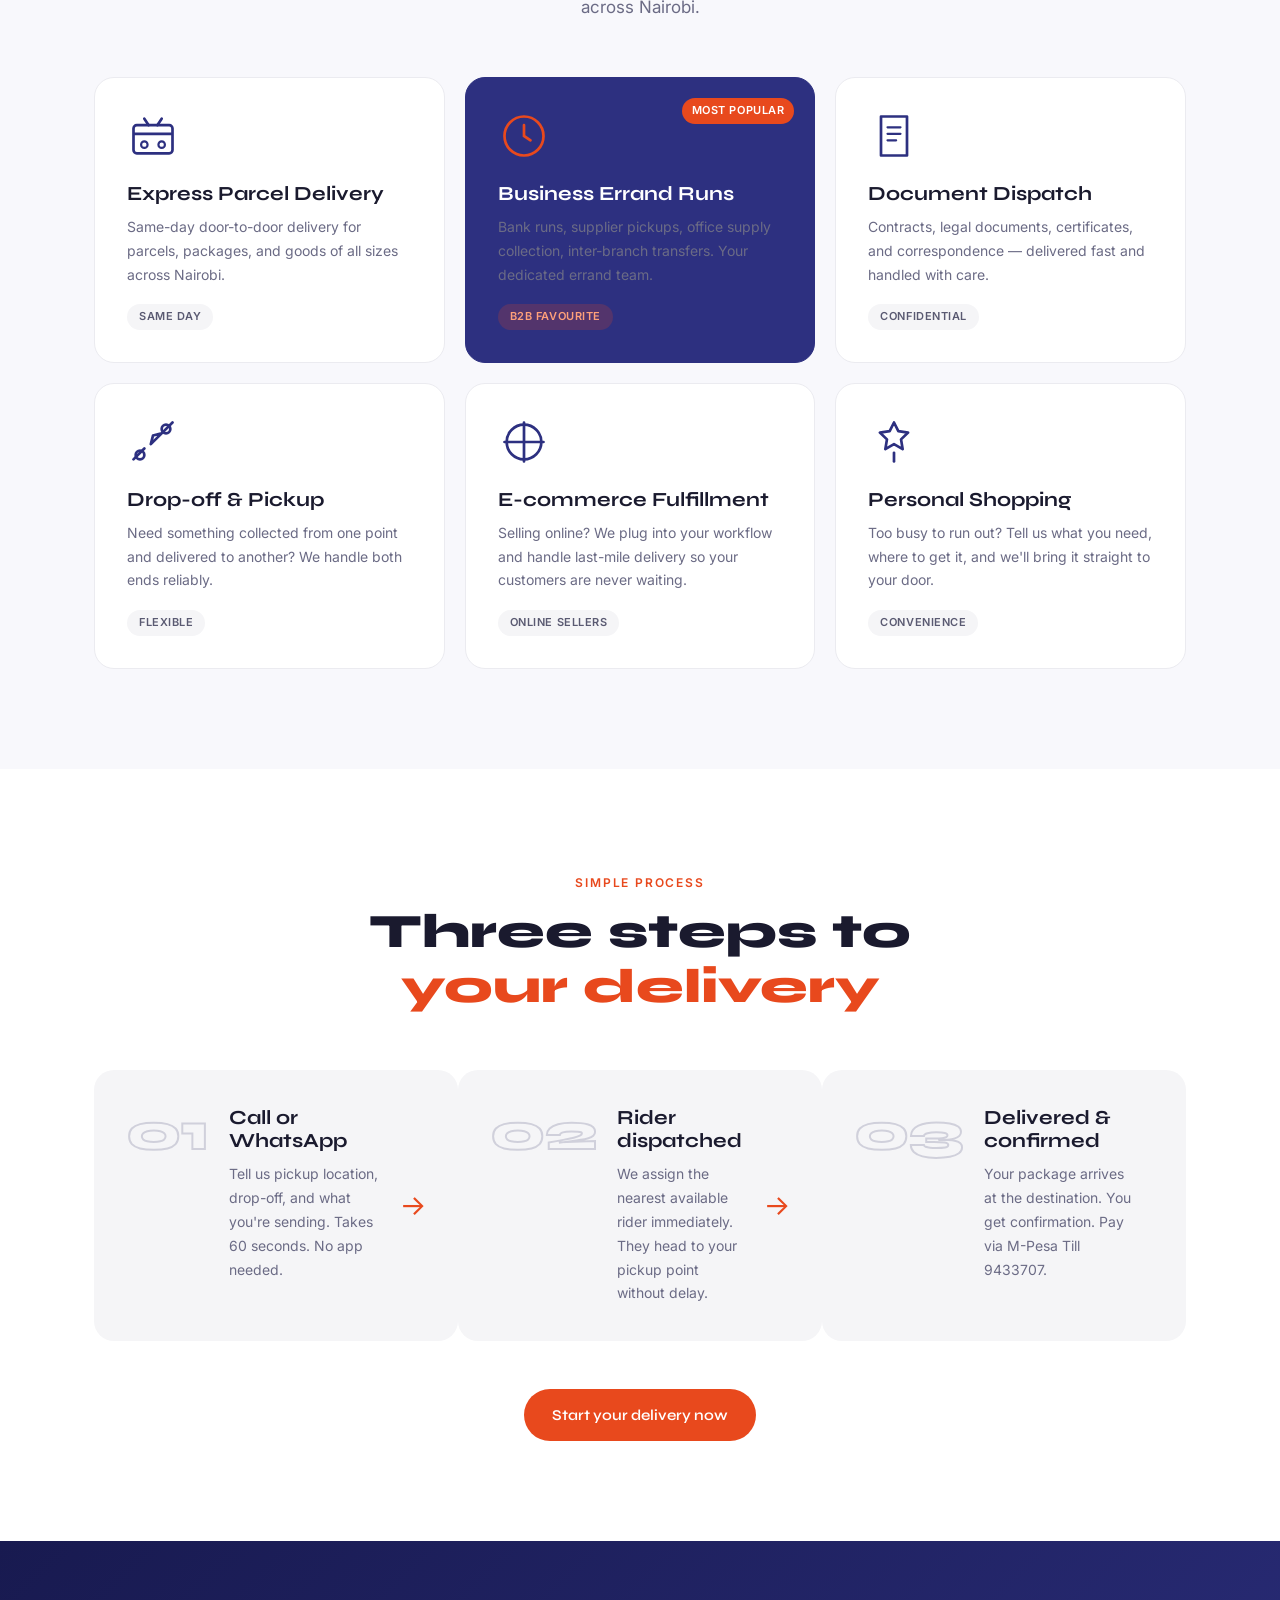
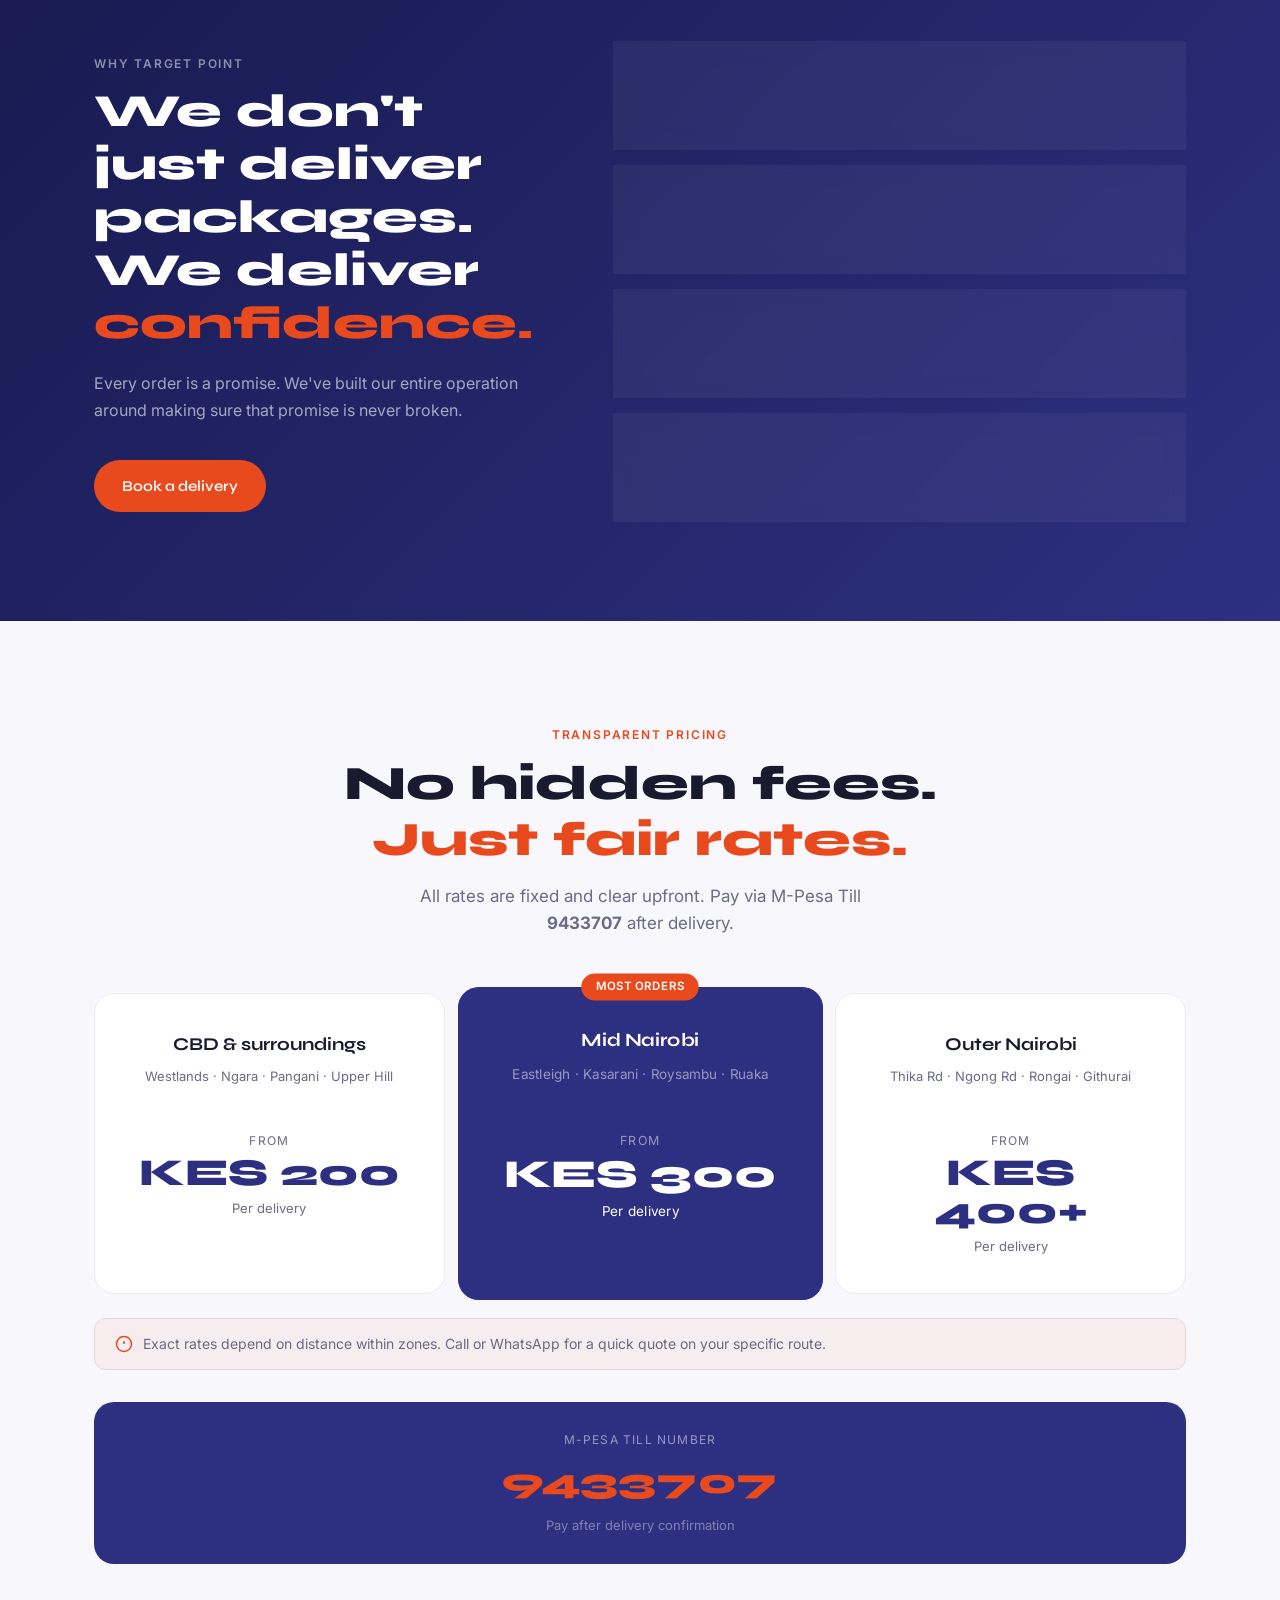
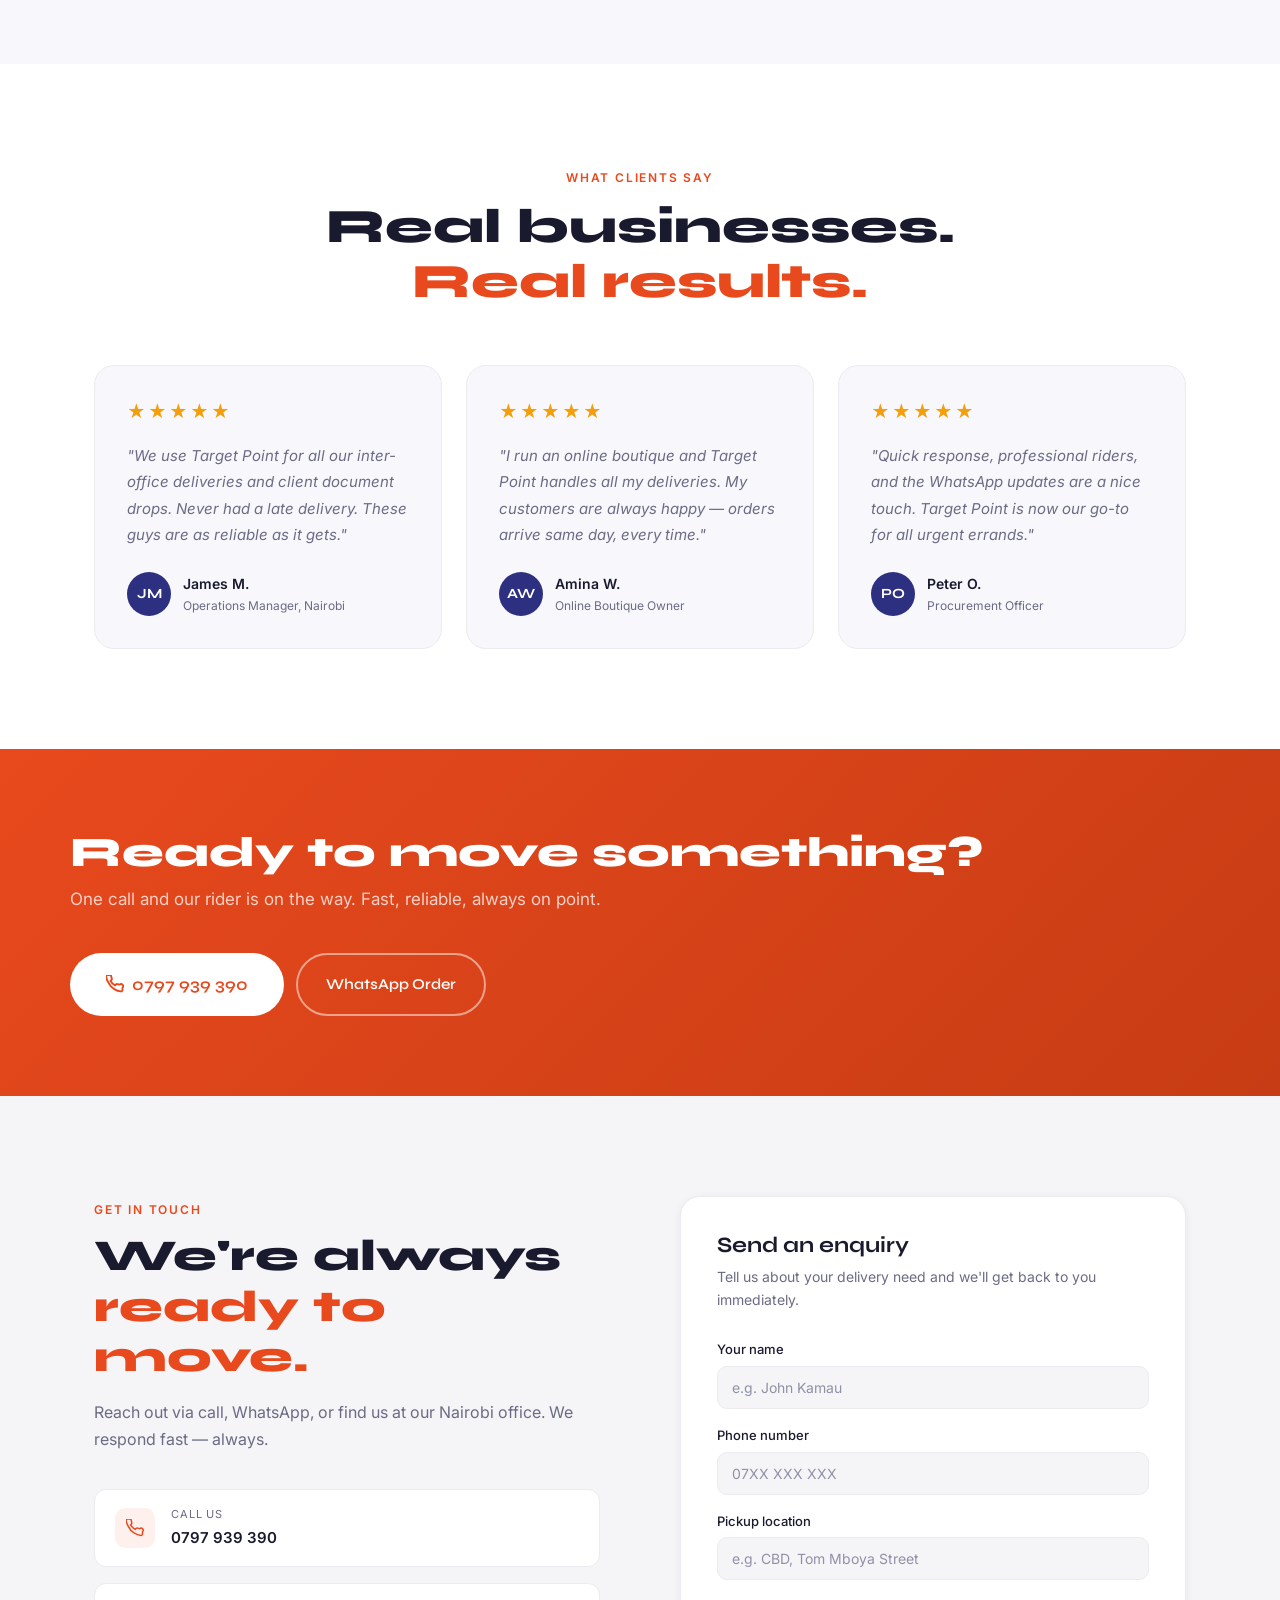
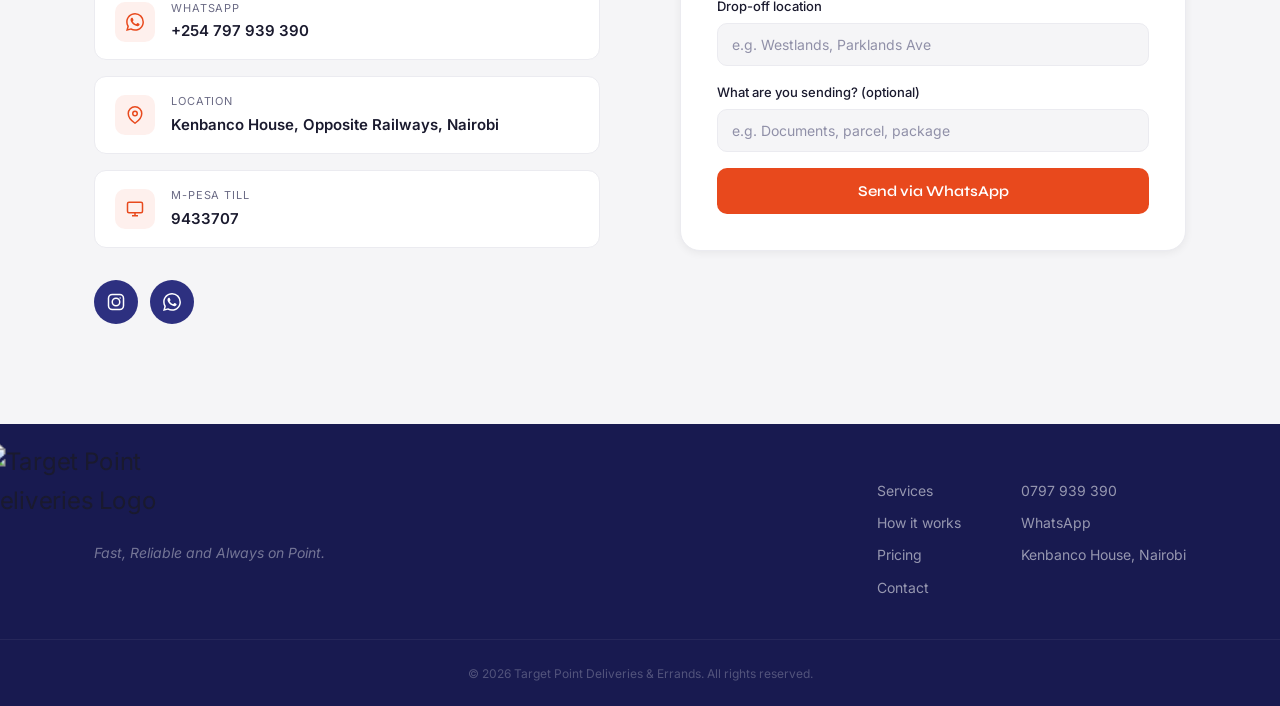
==== commit 1be08c99: "modified:   index.html" ====
--- a/index.html
+++ b/index.html
@@ -23,8 +23,7 @@
     <div class="nav-inner">
       <a href="#" class="nav-logo">
         <div class="nav-logo-mark">
-          <svg viewBox="0 0 32 32" fill="none"><circle cx="16" cy="16" r="14" stroke="#E8491D" stroke-width="2.5"/><circle cx="16" cy="16" r="5" fill="#E8491D"/><line x1="16" y1="2" x2="16" y2="8" stroke="#E8491D" stroke-width="2.5" stroke-linecap="round"/><line x1="16" y1="24" x2="16" y2="30" stroke="#E8491D" stroke-width="2.5" stroke-linecap="round"/><line x1="2" y1="16" x2="8" y2="16" stroke="#E8491D" stroke-width="2.5" stroke-linecap="round"/><line x1="24" y1="16" x2="30" y2="16" stroke="#E8491D" stroke-width="2.5" stroke-linecap="round"/></svg>
-        </div>
+         
         <div>
           <span class="nav-name">Target Point</span>
           <span class="nav-sub">Deliveries</span>
@@ -109,7 +108,7 @@
               </div>
               <div>
                 <div class="hc-status">On the way</div>
-                <div class="hc-rider">Rider: Brian K.</div>
+                <div class="hc-rider">Rider: Brian J.</div>
               </div>
               <div class="hc-badge">LIVE</div>
             </div>
@@ -516,8 +515,7 @@
     <div class="footer-inner">
       <div class="footer-brand">
         <div class="footer-logo">
-          <svg viewBox="0 0 32 32" fill="none"><circle cx="16" cy="16" r="14" stroke="#E8491D" stroke-width="2.5"/><circle cx="16" cy="16" r="5" fill="#E8491D"/><line x1="16" y1="2" x2="16" y2="8" stroke="#E8491D" stroke-width="2.5" stroke-linecap="round"/><line x1="16" y1="24" x2="16" y2="30" stroke="#E8491D" stroke-width="2.5" stroke-linecap="round"/><line x1="2" y1="16" x2="8" y2="16" stroke="#E8491D" stroke-width="2.5" stroke-linecap="round"/><line x1="24" y1="16" x2="30" y2="16" stroke="#E8491D" stroke-width="2.5" stroke-linecap="round"/></svg>
-          <span>Target Point Deliveries</span>
+           <img src="images/logo2.png" alt="Target Point Deliveries Logo" width="150" height="50">
         </div>
         <p>Fast, Reliable and Always on Point.</p>
       </div>
--- a/style.css
+++ b/style.css
@@ -532,9 +532,8 @@
   display: flex; gap: 60px; flex-wrap: wrap; align-items: flex-start;
 }
 .footer-brand { flex: 1; min-width: 200px; }
-.footer-logo { display: flex; align-items: center; gap: 10px; margin-bottom: 12px; }
-.footer-logo svg { width: 28px; height: 28px; }
-.footer-logo span { font-family: 'Syne', sans-serif; font-size: 16px; font-weight: 700; color: #fff; }
+.footer-logo { display: flex; align-items: left; gap: 10px; margin-bottom: 12px; }
+.footer-logo img { left: 150px; top: 50px; transform: translate(-50%, -50%) scale(1.5); } 
 .footer-brand p { font-size: 14px; color: rgba(255,255,255,0.4); font-style: italic; }
 .footer-links { display: flex; flex-direction: column; gap: 10px; }
 .footer-links a { font-size: 14px; color: rgba(255,255,255,0.55); transition: color 0.2s; }
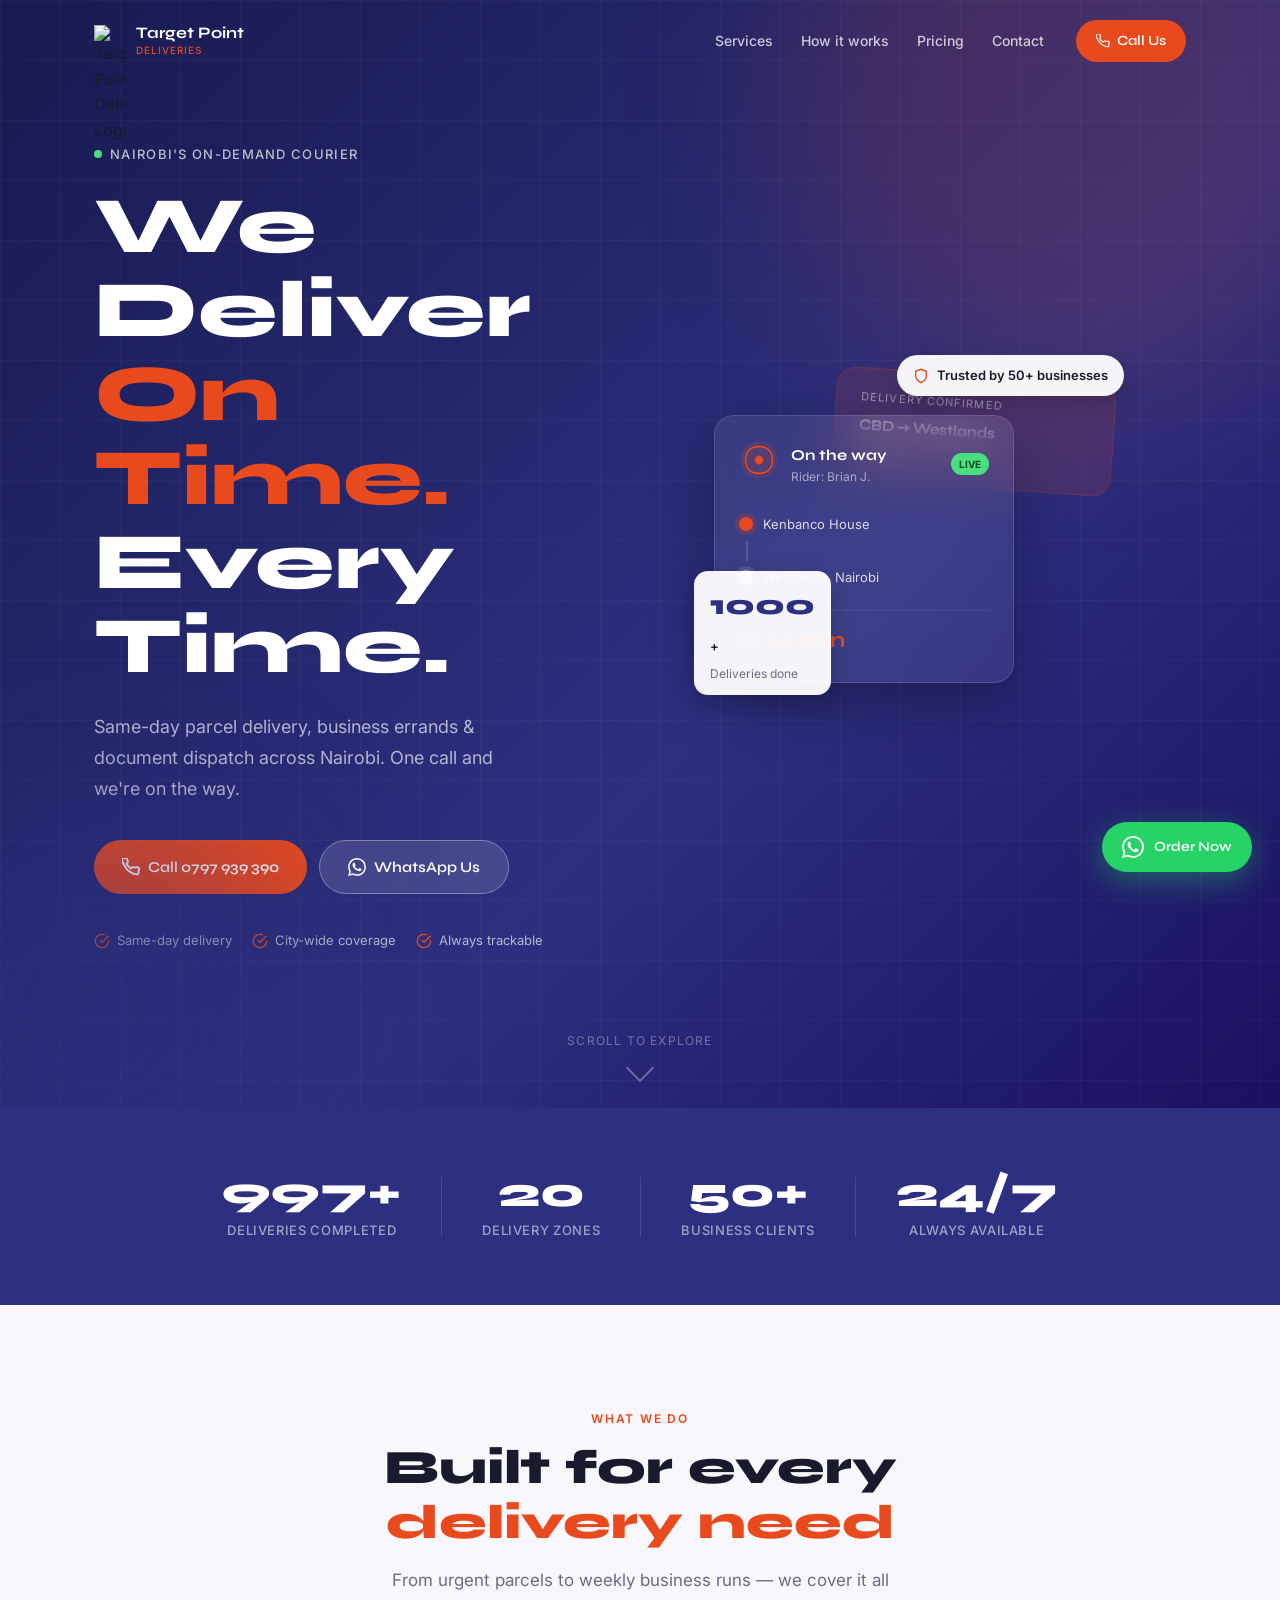
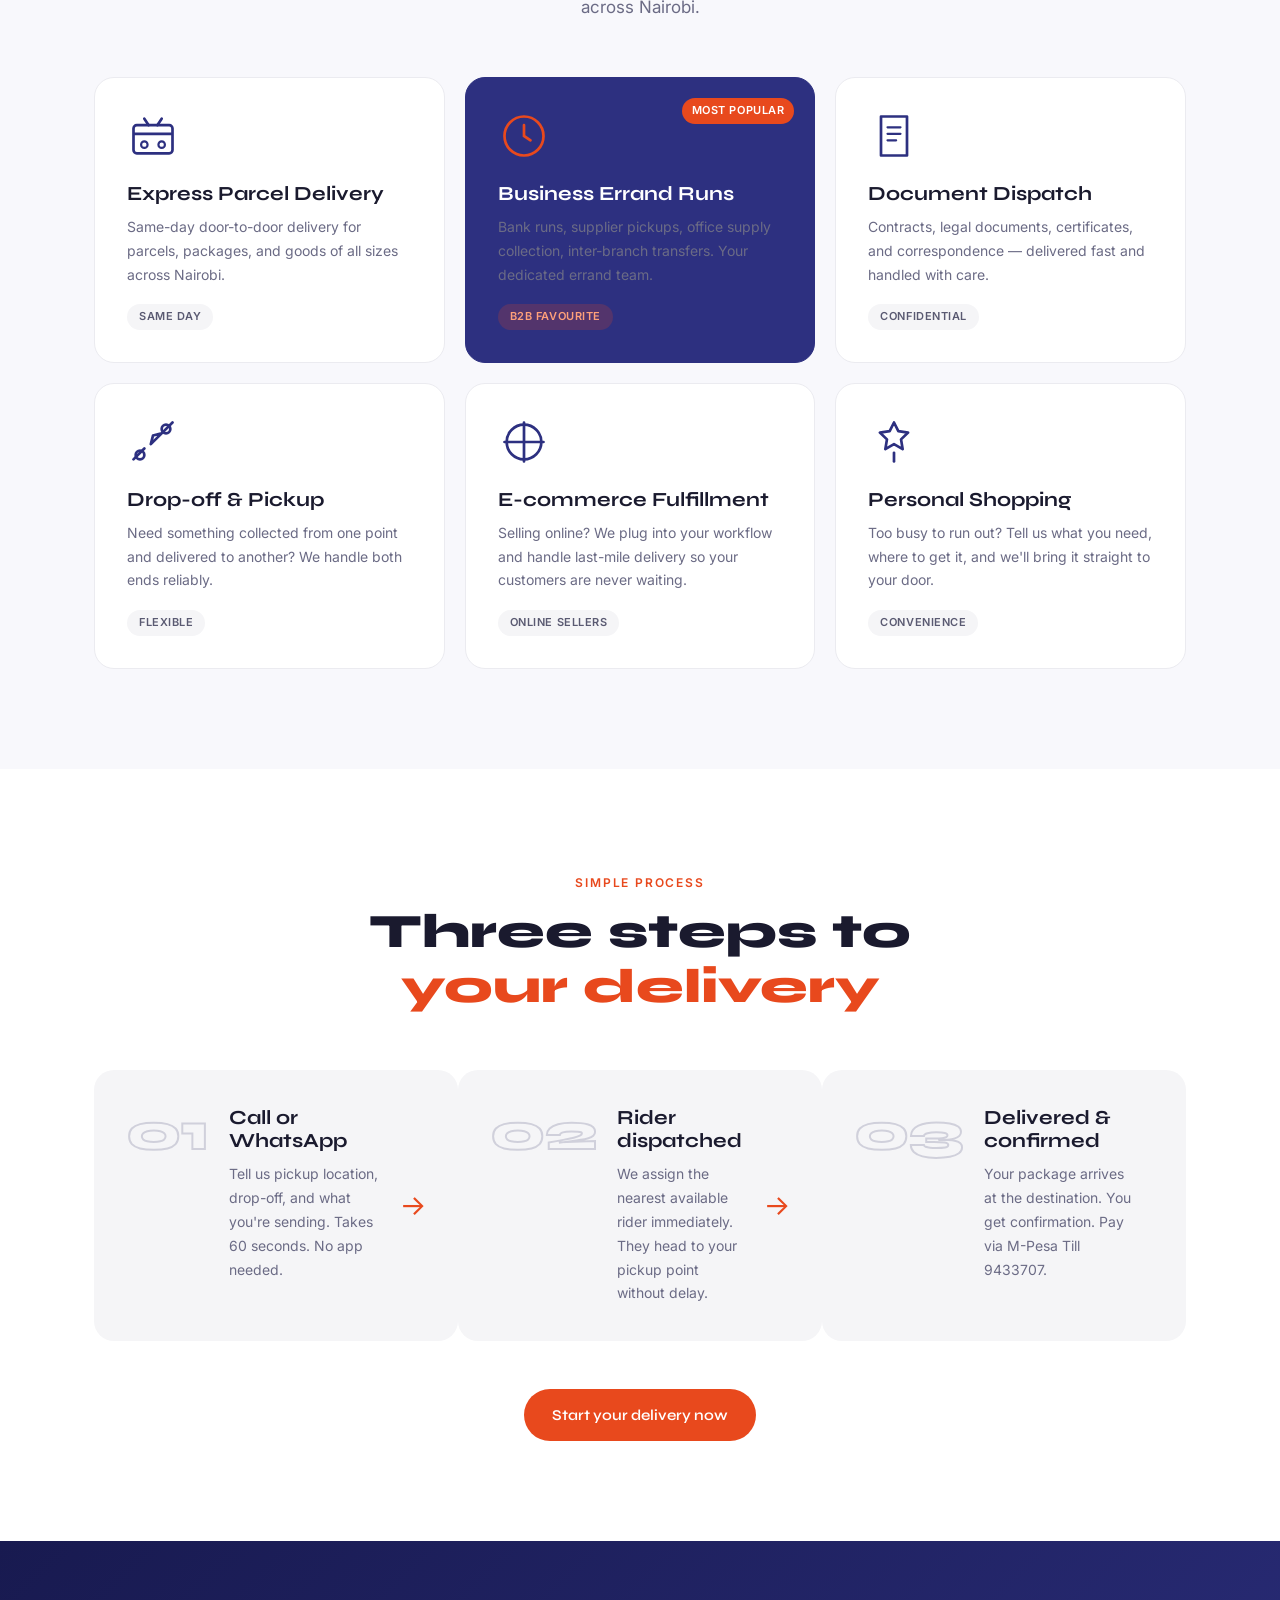
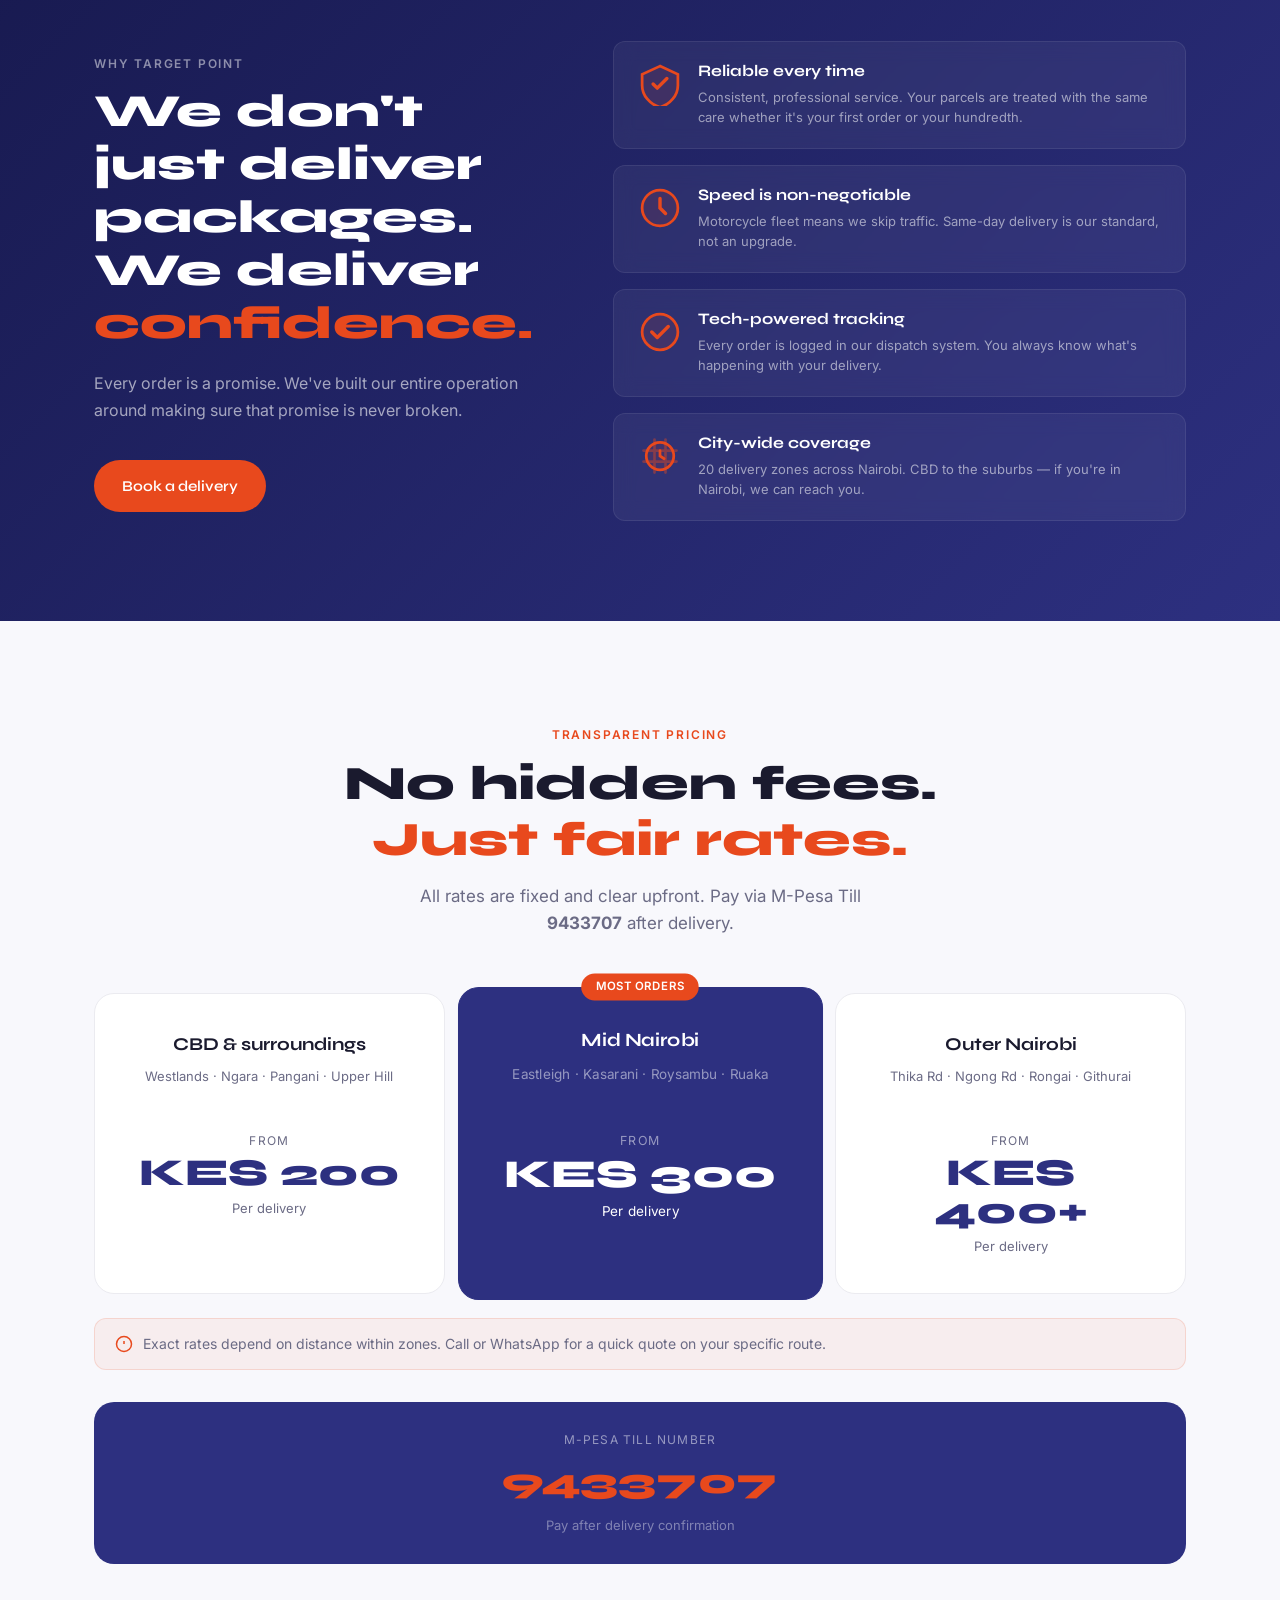
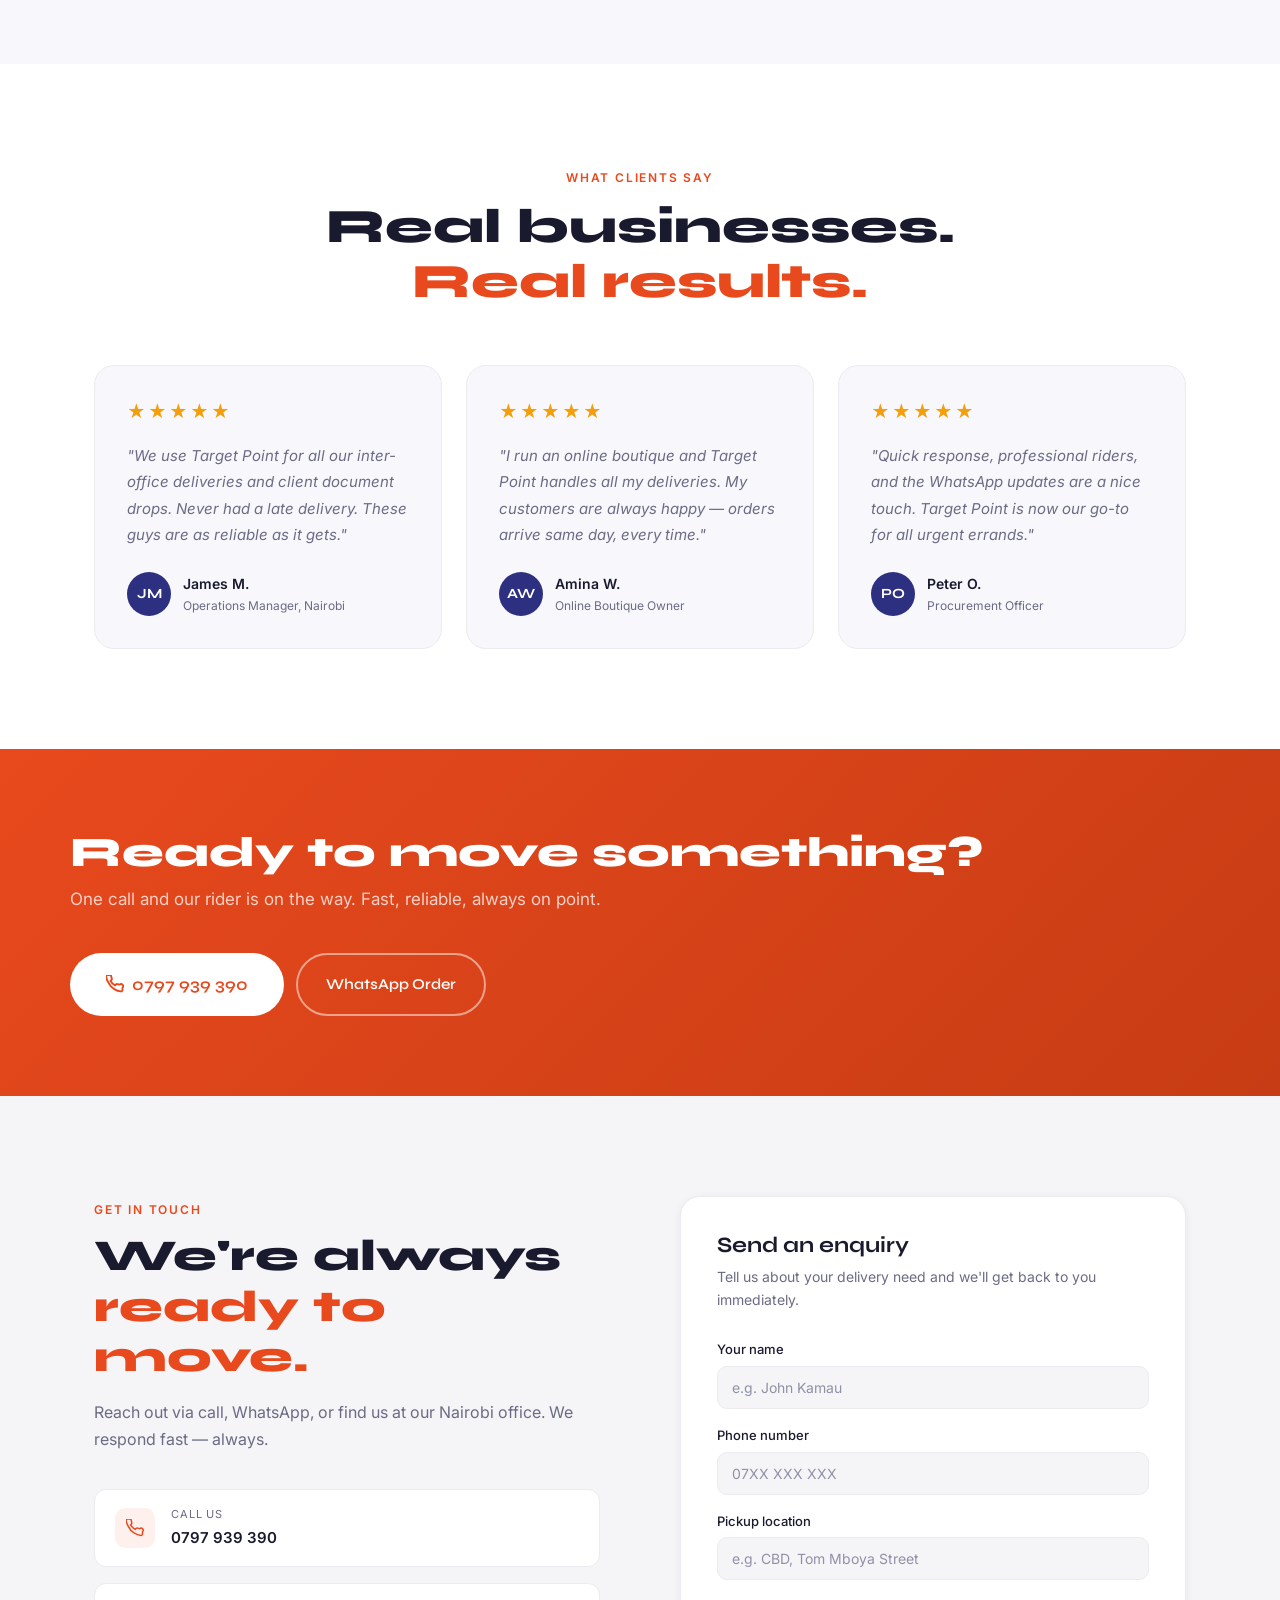
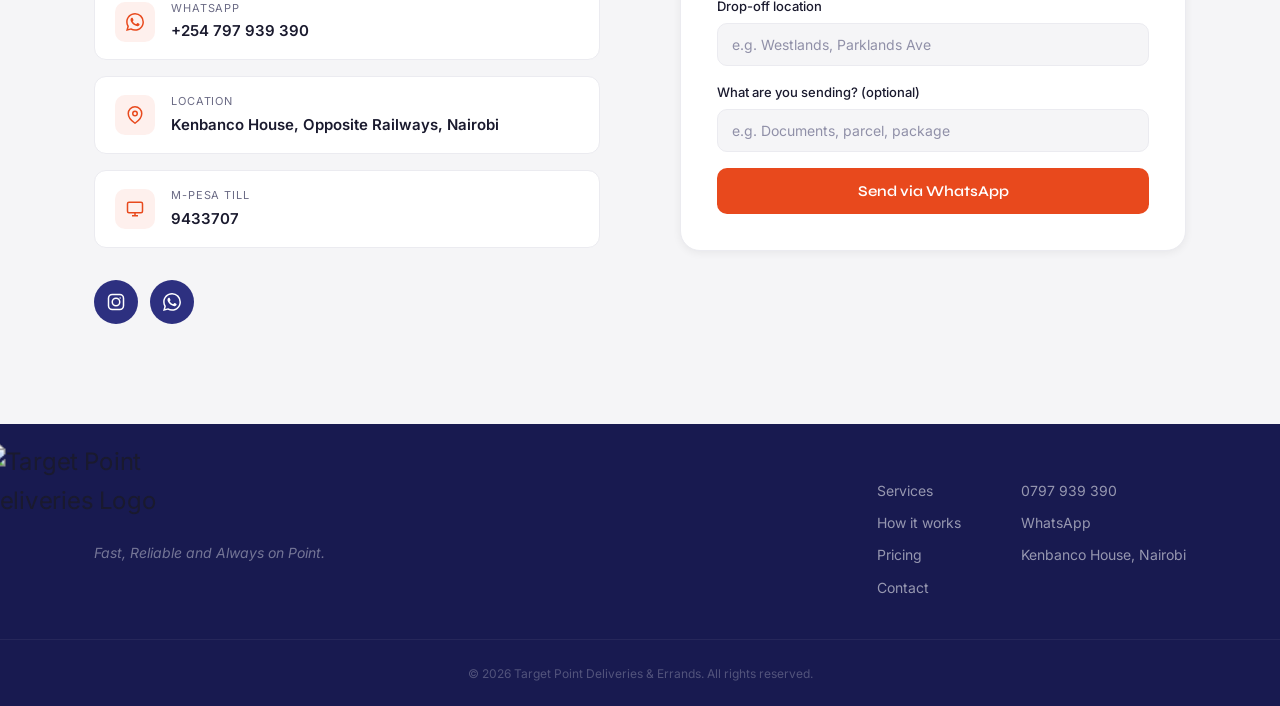
==== commit a01bb51a: "modified: script.js, style.css and index.html" ====
--- a/index.html
+++ b/index.html
@@ -23,7 +23,8 @@
     <div class="nav-inner">
       <a href="#" class="nav-logo">
         <div class="nav-logo-mark">
-         
+          <img src="images/logo2.png" alt="Target Point Deliveries Logo">
+        </div>
         <div>
           <span class="nav-name">Target Point</span>
           <span class="nav-sub">Deliveries</span>
--- a/style.css
+++ b/style.css
@@ -104,6 +104,7 @@
 }
 .nav-logo-mark { width: 32px; height: 32px; }
 .nav-logo-mark svg { width: 100%; height: 100%; }
+.nav-logo-mark img { width: 100%; height: 100%; object-fit: contain; }
 .nav-name { display: block; font-family: 'Syne', sans-serif; font-size: 16px; font-weight: 700; color: #fff; line-height: 1.1; }
 .nav-sub { display: block; font-size: 10px; color: var(--orange); font-weight: 500; letter-spacing: 0.1em; text-transform: uppercase; }
 .nav-links { display: flex; gap: 28px; margin-left: auto; }
@@ -601,4 +602,4 @@
 @media (max-width: 480px) {
   .hero-ctas { flex-direction: column; align-items: center; }
   .btn-primary, .btn-secondary { width: 100%; justify-content: center; }
-}
+}
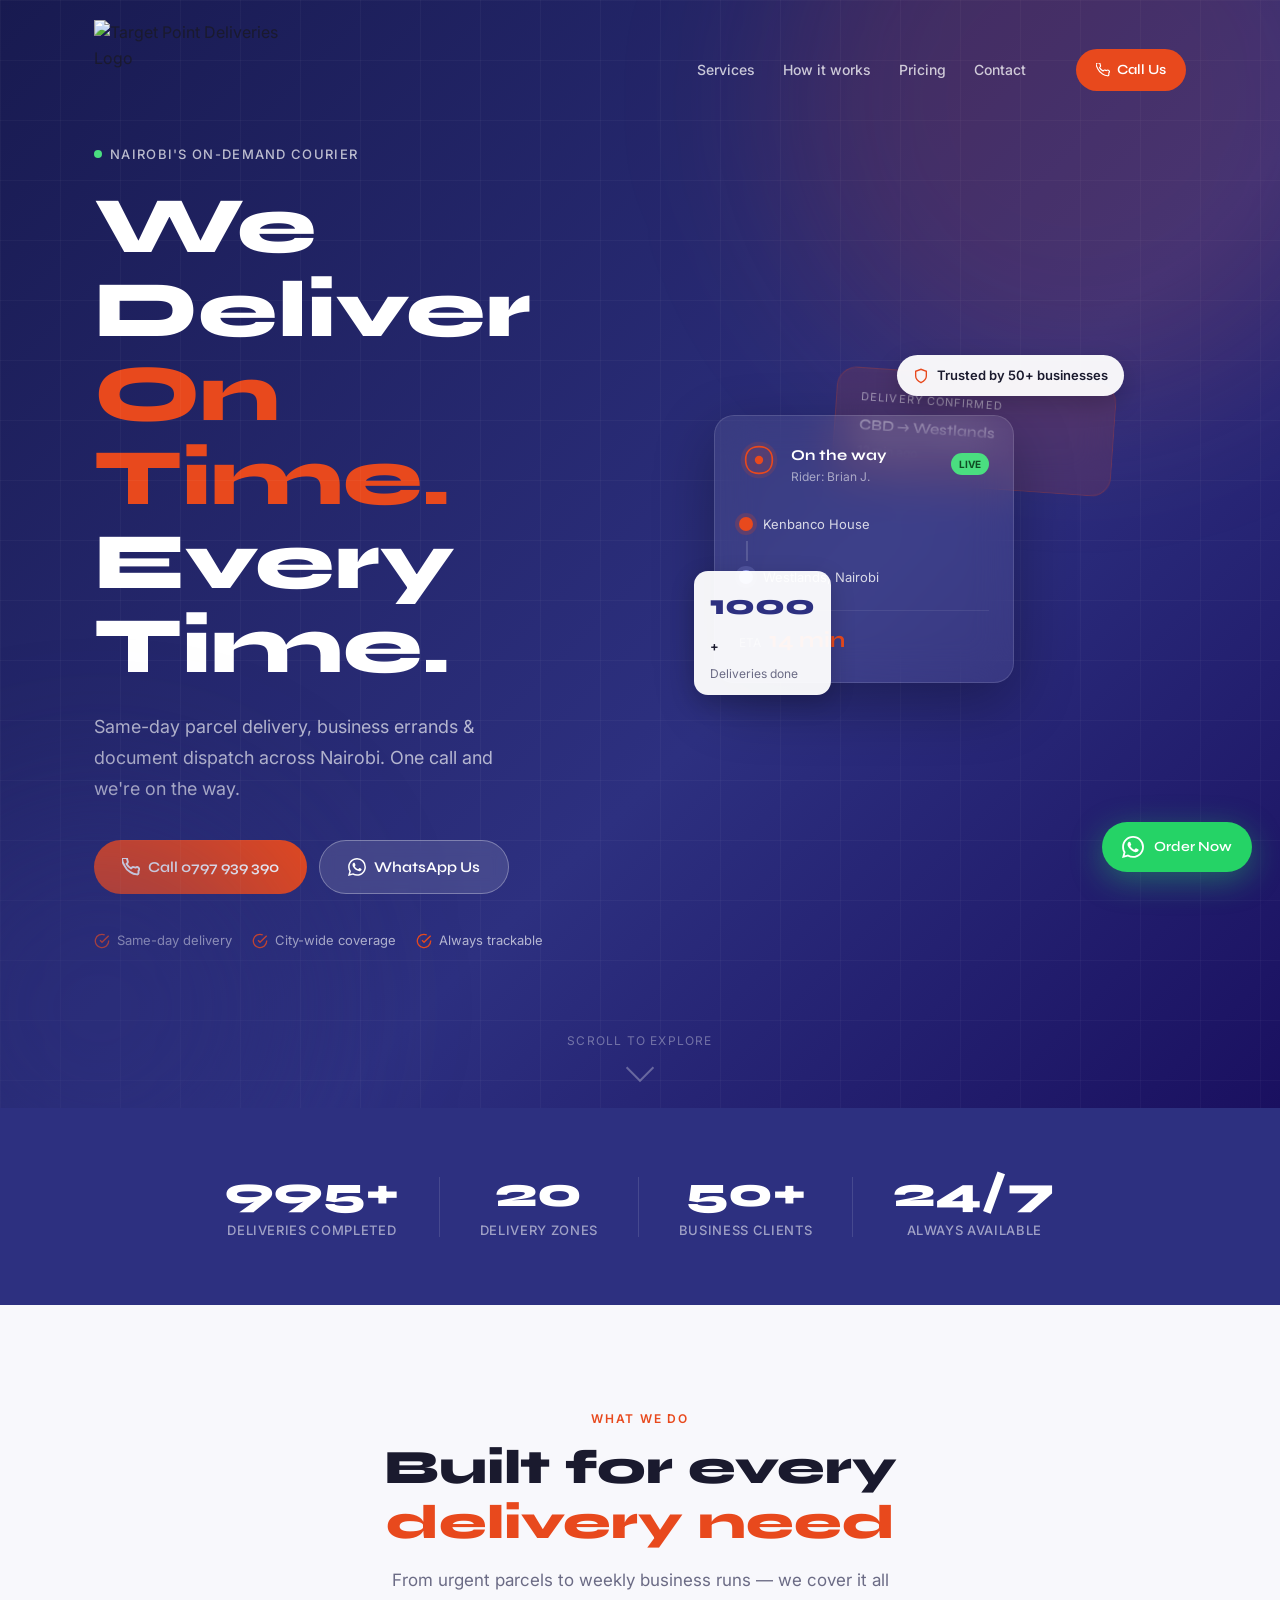
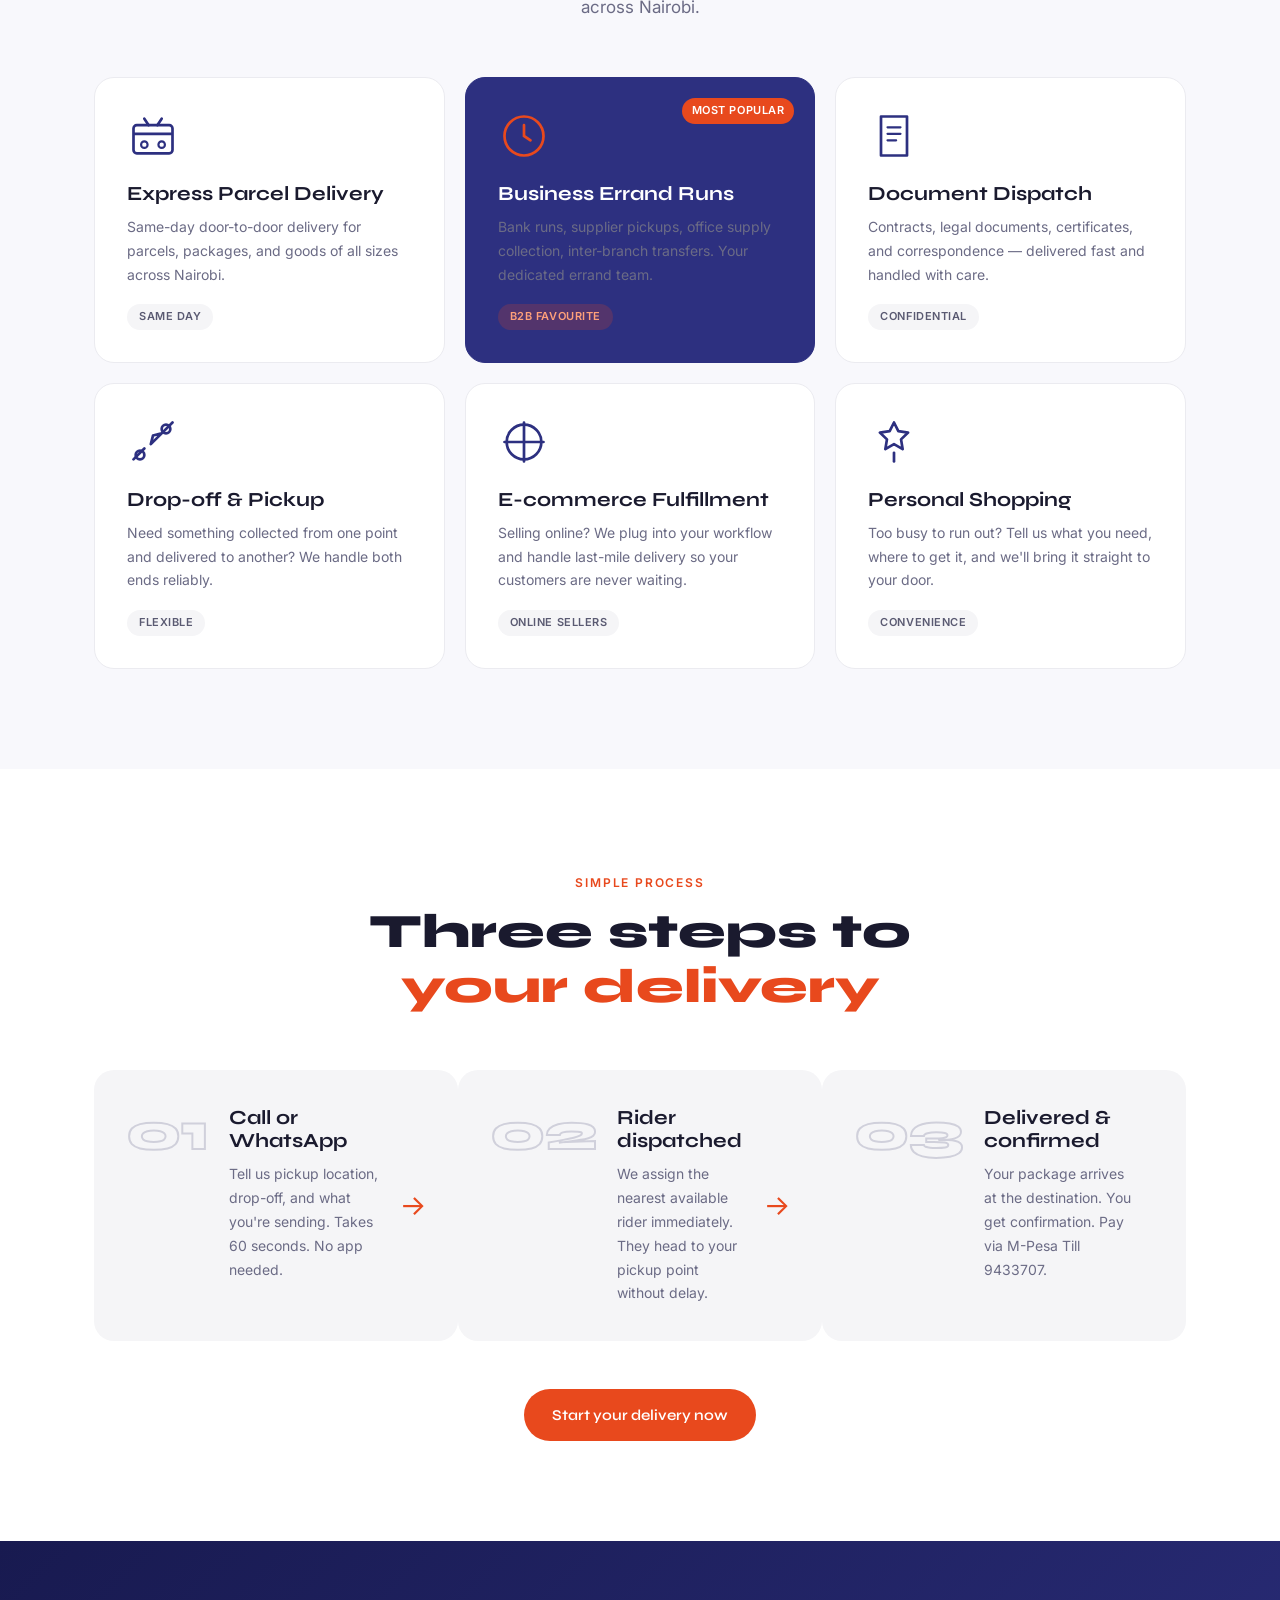
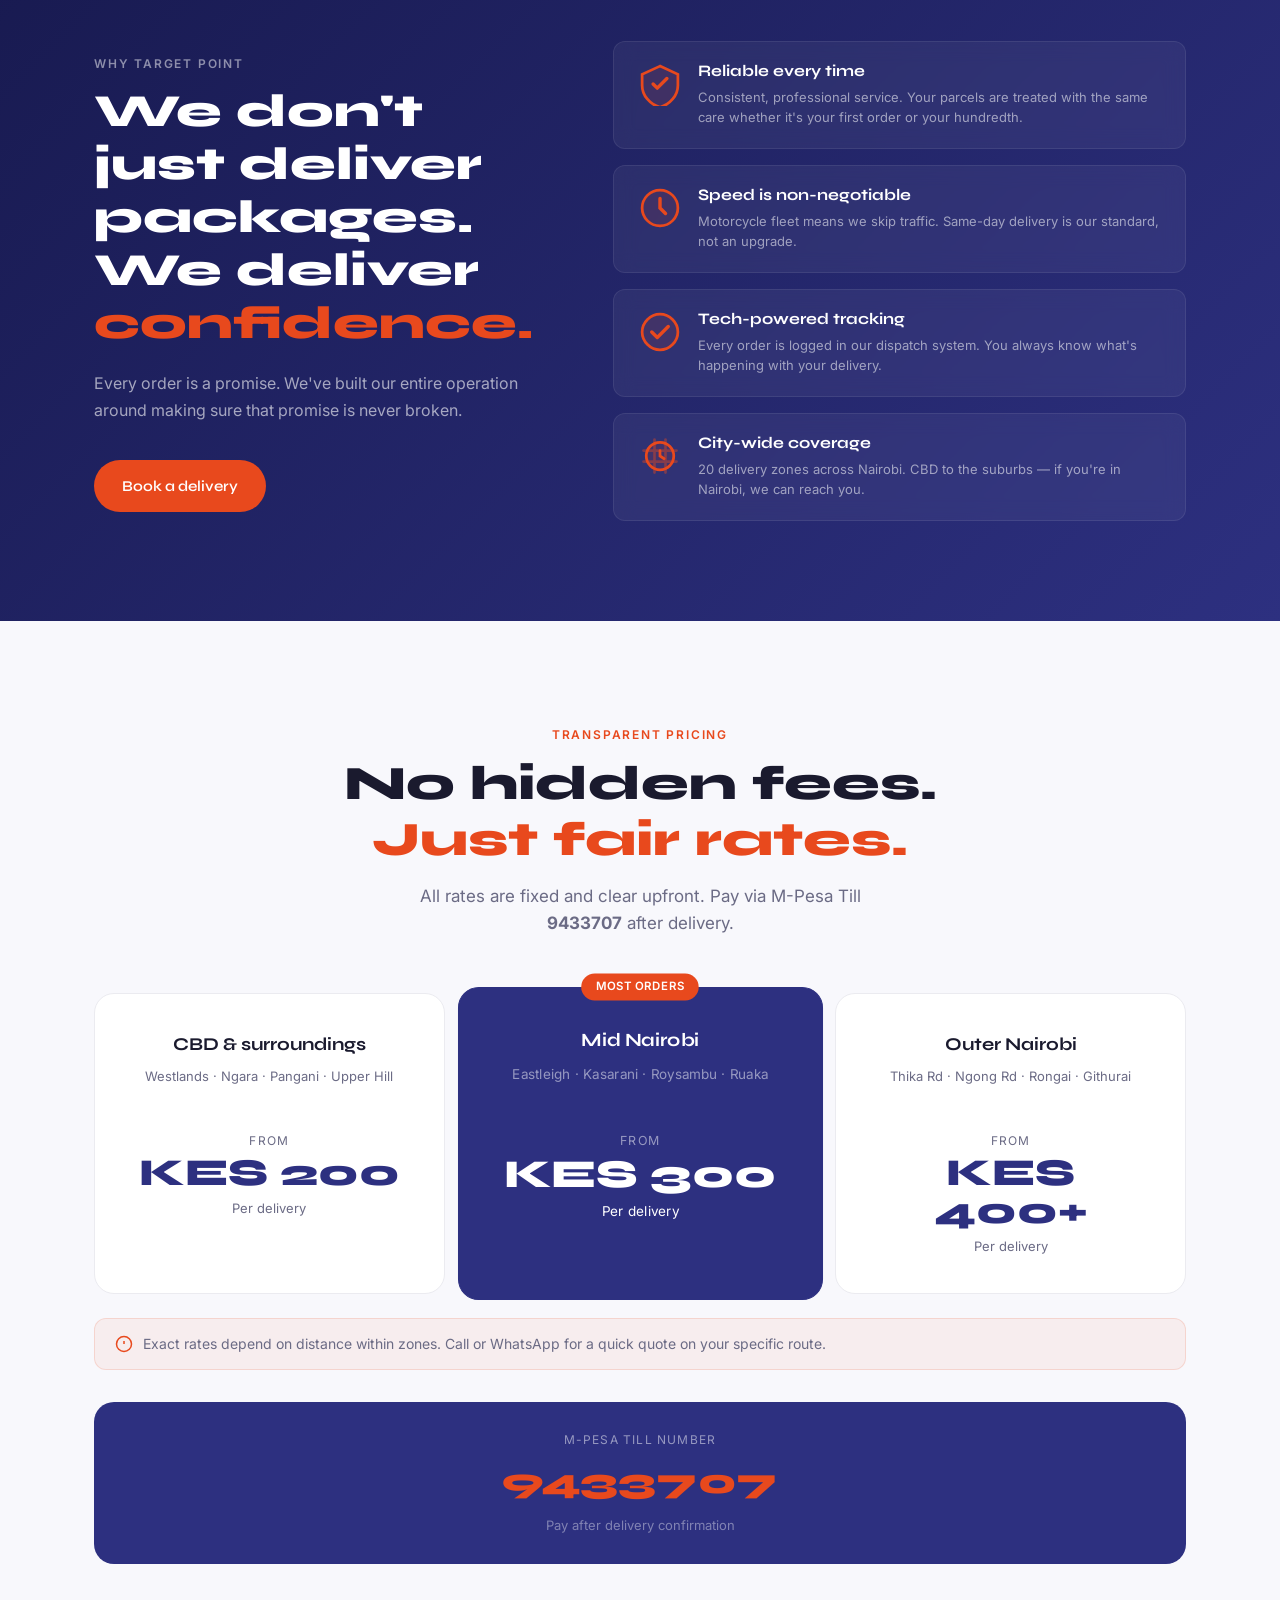
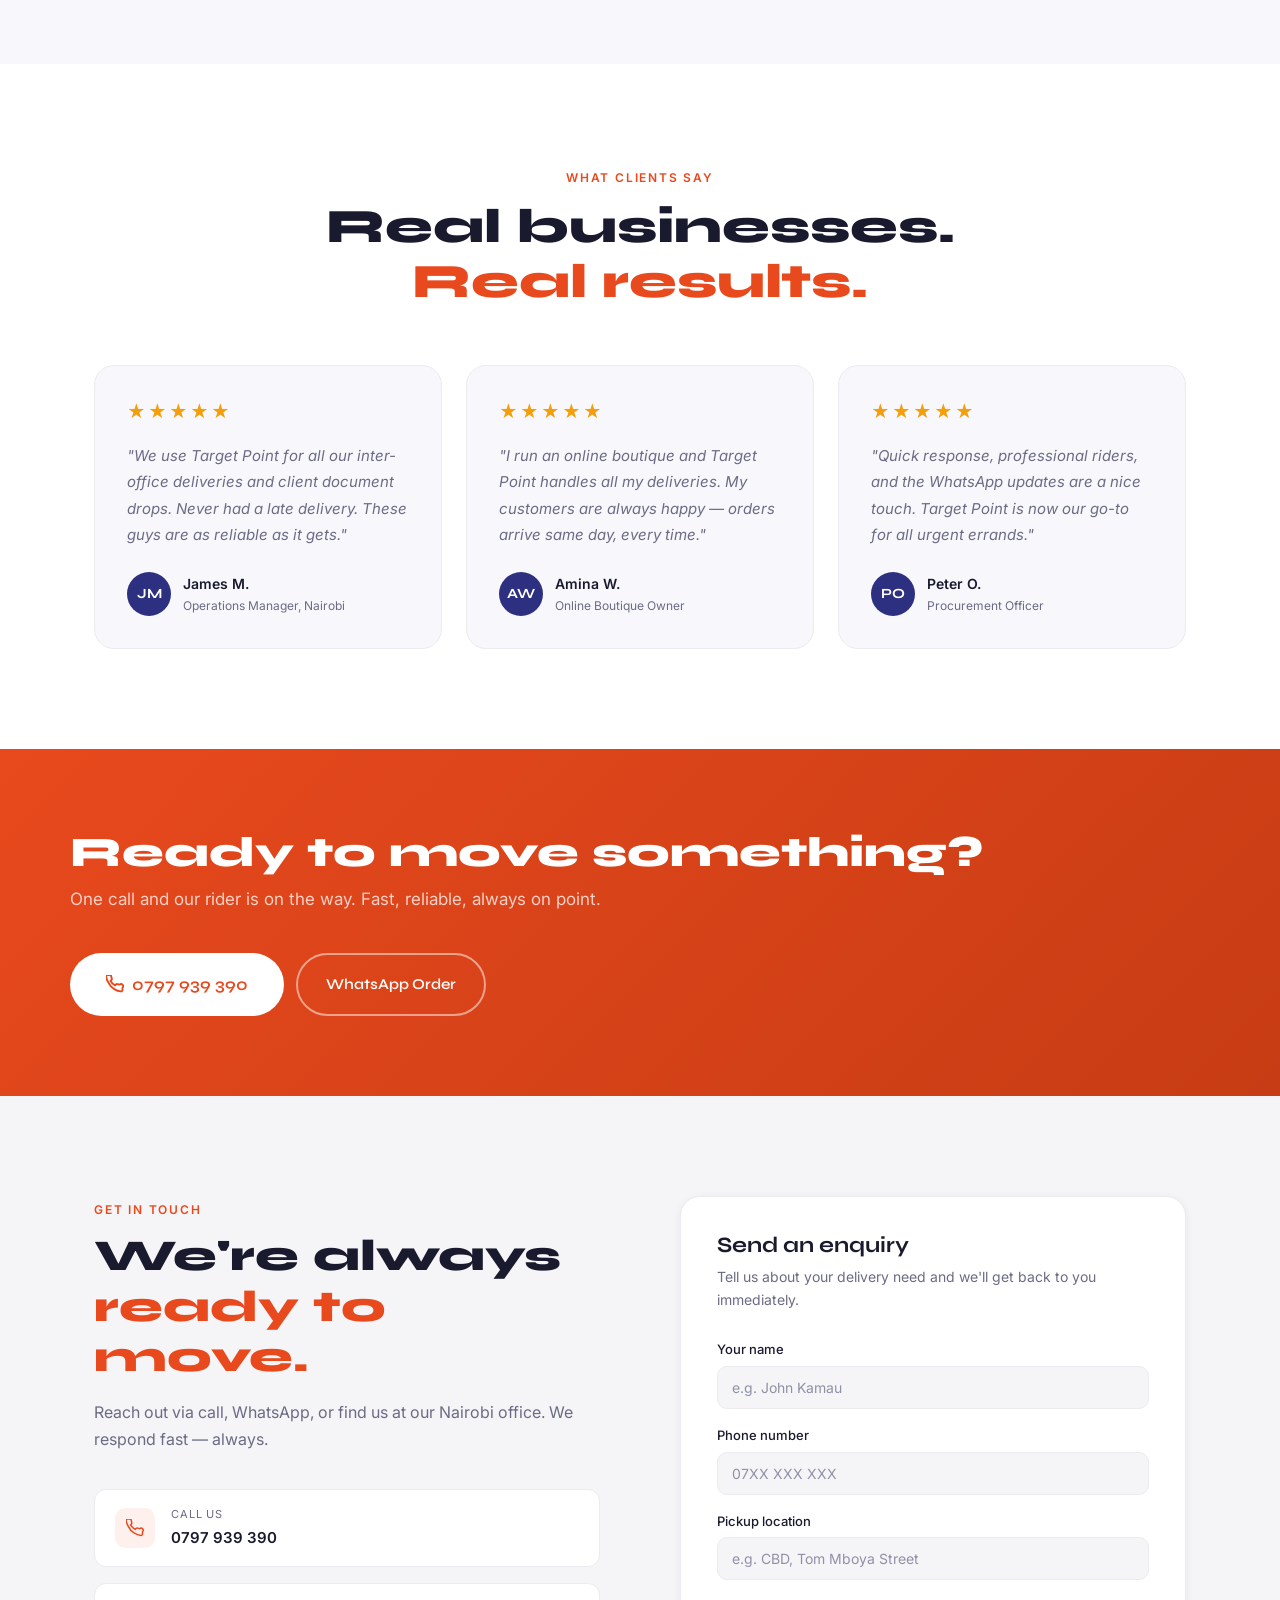
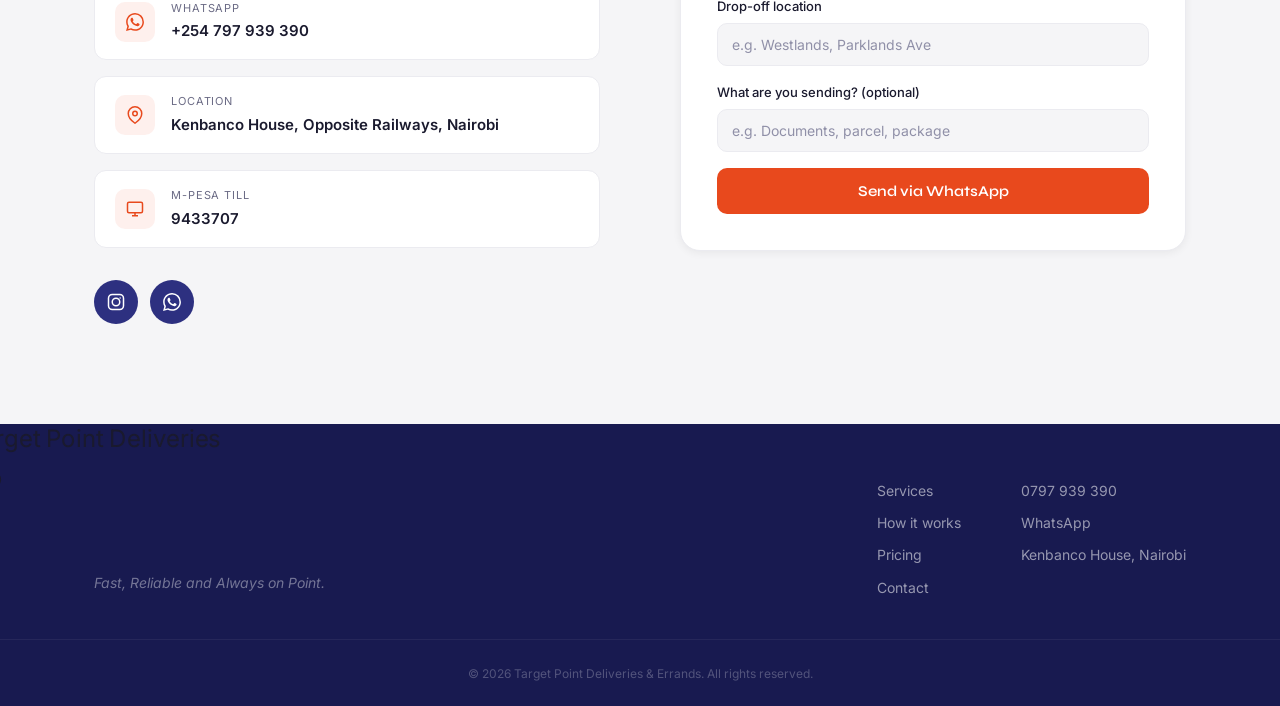
==== commit 52f977f6: "modified:   index.html" ====
--- a/index.html
+++ b/index.html
@@ -1,542 +1,1019 @@
-<!DOCTYPE html>
+<!doctype html>
 <html lang="en">
-<head>
-  <meta charset="UTF-8" />
-  <meta name="viewport" content="width=device-width, initial-scale=1.0" />
-  <title>Target Point Deliveries & Errands | Fast, Reliable, Always on Point</title>
-  <meta name="description" content="Nairobi's fastest motorcycle courier service. Same-day parcel delivery, business errands & document dispatch across the city. Call 0797 939 390." />
-  <link rel="preconnect" href="https://fonts.googleapis.com" />
-  <link rel="preconnect" href="https://fonts.gstatic.com" crossorigin />
-  <link href="https://fonts.googleapis.com/css2?family=Syne:wght@400;600;700;800&family=Inter:wght@400;500;600&display=swap" rel="stylesheet" />
-  <link rel="stylesheet" href="style.css" />
-</head>
-<body>
-
-  <!-- FLOATING WHATSAPP -->
-  <a href="https://wa.me/254797939390?text=Hi%20Target%20Point%2C%20I%27d%20like%20to%20make%20a%20delivery%20enquiry." class="wa-float" target="_blank" aria-label="Chat on WhatsApp">
-    <svg viewBox="0 0 24 24" fill="currentColor"><path d="M17.472 14.382c-.297-.149-1.758-.867-2.03-.967-.273-.099-.471-.148-.67.15-.197.297-.767.966-.94 1.164-.173.199-.347.223-.644.075-.297-.15-1.255-.463-2.39-1.475-.883-.788-1.48-1.761-1.653-2.059-.173-.297-.018-.458.13-.606.134-.133.298-.347.446-.52.149-.174.198-.298.298-.497.099-.198.05-.371-.025-.52-.075-.149-.669-1.612-.916-2.207-.242-.579-.487-.5-.669-.51-.173-.008-.371-.01-.57-.01-.198 0-.52.074-.792.372-.272.297-1.04 1.016-1.04 2.479 0 1.462 1.065 2.875 1.213 3.074.149.198 2.096 3.2 5.077 4.487.709.306 1.262.489 1.694.625.712.227 1.36.195 1.871.118.571-.085 1.758-.719 2.006-1.413.248-.694.248-1.289.173-1.413-.074-.124-.272-.198-.57-.347m-5.421 7.403h-.004a9.87 9.87 0 01-5.031-1.378l-.361-.214-3.741.982.998-3.648-.235-.374a9.86 9.86 0 01-1.51-5.26c.001-5.45 4.436-9.884 9.888-9.884 2.64 0 5.122 1.03 6.988 2.898a9.825 9.825 0 012.893 6.994c-.003 5.45-4.437 9.884-9.885 9.884m8.413-18.297A11.815 11.815 0 0012.05 0C5.495 0 .16 5.335.157 11.892c0 2.096.547 4.142 1.588 5.945L.057 24l6.305-1.654a11.882 11.882 0 005.683 1.448h.005c6.554 0 11.89-5.335 11.893-11.893a11.821 11.821 0 00-3.48-8.413z"/></svg>
-    <span>Order Now</span>
-  </a>
-
-  <!-- NAV -->
-  <nav class="nav" id="nav">
-    <div class="nav-inner">
-      <a href="#" class="nav-logo">
-        <div class="nav-logo-mark">
-          <img src="images/logo2.png" alt="Target Point Deliveries Logo">
-        </div>
-        <div>
-          <span class="nav-name">Target Point</span>
-          <span class="nav-sub">Deliveries</span>
-        </div>
-      </a>
-      <div class="nav-links">
-        <a href="#services">Services</a>
-        <a href="#how">How it works</a>
-        <a href="#pricing">Pricing</a>
-        <a href="#contact">Contact</a>
-      </div>
-      <a href="tel:0797939390" class="btn-nav">
-        <svg viewBox="0 0 24 24" fill="none" stroke="currentColor" stroke-width="2"><path d="M22 16.92v3a2 2 0 01-2.18 2 19.79 19.79 0 01-8.63-3.07A19.5 19.5 0 013.07 9.81 19.79 19.79 0 01.01 1.18 2 2 0 012 0h3a2 2 0 012 1.72c.127.96.361 1.903.7 2.81a2 2 0 01-.45 2.11L6.09 7.91a16 16 0 006 6l1.27-1.27a2 2 0 012.11-.45c.907.339 1.85.573 2.81.7A2 2 0 0122 16.92z"/></svg>
-        Call Us
-      </a>
-      <button class="nav-burger" id="burger" aria-label="Menu">
-        <span></span><span></span><span></span>
-      </button>
-    </div>
-    <div class="nav-mobile" id="navMobile">
-      <a href="#services" onclick="closeMobile()">Services</a>
-      <a href="#how" onclick="closeMobile()">How it works</a>
-      <a href="#pricing" onclick="closeMobile()">Pricing</a>
-      <a href="#contact" onclick="closeMobile()">Contact</a>
-      <a href="tel:0797939390" class="btn-nav-mobile">Call 0797 939 390</a>
-    </div>
-  </nav>
-
-  <!-- HERO -->
-  <section class="hero" id="home">
-    <div class="hero-bg-grid"></div>
-    <div class="hero-orb hero-orb-1"></div>
-    <div class="hero-orb hero-orb-2"></div>
-    <div class="hero-inner">
-      <div class="hero-content">
-        <div class="hero-eyebrow">
-          <span class="pulse-dot"></span>
-          Nairobi's On-Demand Courier
-        </div>
-        <h1 class="hero-h1">
-          We Deliver<br/>
-          <span class="hero-accent">On Time.</span><br/>
-          Every Time.
-        </h1>
-        <p class="hero-desc">Same-day parcel delivery, business errands & document dispatch across Nairobi. One call and we're on the way.</p>
-        <div class="hero-ctas">
-          <a href="tel:0797939390" class="btn-primary">
-            <svg viewBox="0 0 24 24" fill="none" stroke="currentColor" stroke-width="2.5"><path d="M22 16.92v3a2 2 0 01-2.18 2 19.79 19.79 0 01-8.63-3.07A19.5 19.5 0 013.07 9.81 19.79 19.79 0 01.01 1.18 2 2 0 012 0h3a2 2 0 012 1.72c.127.96.361 1.903.7 2.81a2 2 0 01-.45 2.11L6.09 7.91a16 16 0 006 6l1.27-1.27a2 2 0 012.11-.45c.907.339 1.85.573 2.81.7A2 2 0 0122 16.92z"/></svg>
-            Call 0797 939 390
+  <head>
+    <meta charset="UTF-8" />
+    <meta name="viewport" content="width=device-width, initial-scale=1.0" />
+    <title>
+      Target Point Deliveries & Errands | Fast, Reliable, Always on Point
+    </title>
+    <meta
+      name="description"
+      content="Nairobi's fastest motorcycle courier service. Same-day parcel delivery, business errands & document dispatch across the city. Call 0797 939 390."
+    />
+    <link rel="preconnect" href="https://fonts.googleapis.com" />
+    <link rel="preconnect" href="https://fonts.gstatic.com" crossorigin />
+    <link
+      href="https://fonts.googleapis.com/css2?family=Syne:wght@400;600;700;800&family=Inter:wght@400;500;600&display=swap"
+      rel="stylesheet"
+    />
+    <link rel="stylesheet" href="style.css" />
+  </head>
+  <body>
+    <!-- FLOATING WHATSAPP -->
+    <a
+      href="https://wa.me/254797939390?text=Hi%20Target%20Point%2C%20I%27d%20like%20to%20make%20a%20delivery%20enquiry."
+      class="wa-float"
+      target="_blank"
+      aria-label="Chat on WhatsApp"
+    >
+      <svg viewBox="0 0 24 24" fill="currentColor">
+        <path
+          d="M17.472 14.382c-.297-.149-1.758-.867-2.03-.967-.273-.099-.471-.148-.67.15-.197.297-.767.966-.94 1.164-.173.199-.347.223-.644.075-.297-.15-1.255-.463-2.39-1.475-.883-.788-1.48-1.761-1.653-2.059-.173-.297-.018-.458.13-.606.134-.133.298-.347.446-.52.149-.174.198-.298.298-.497.099-.198.05-.371-.025-.52-.075-.149-.669-1.612-.916-2.207-.242-.579-.487-.5-.669-.51-.173-.008-.371-.01-.57-.01-.198 0-.52.074-.792.372-.272.297-1.04 1.016-1.04 2.479 0 1.462 1.065 2.875 1.213 3.074.149.198 2.096 3.2 5.077 4.487.709.306 1.262.489 1.694.625.712.227 1.36.195 1.871.118.571-.085 1.758-.719 2.006-1.413.248-.694.248-1.289.173-1.413-.074-.124-.272-.198-.57-.347m-5.421 7.403h-.004a9.87 9.87 0 01-5.031-1.378l-.361-.214-3.741.982.998-3.648-.235-.374a9.86 9.86 0 01-1.51-5.26c.001-5.45 4.436-9.884 9.888-9.884 2.64 0 5.122 1.03 6.988 2.898a9.825 9.825 0 012.893 6.994c-.003 5.45-4.437 9.884-9.885 9.884m8.413-18.297A11.815 11.815 0 0012.05 0C5.495 0 .16 5.335.157 11.892c0 2.096.547 4.142 1.588 5.945L.057 24l6.305-1.654a11.882 11.882 0 005.683 1.448h.005c6.554 0 11.89-5.335 11.893-11.893a11.821 11.821 0 00-3.48-8.413z"
+        />
+      </svg>
+      <span>Order Now</span>
+    </a>
+
+    <!-- NAV -->
+    <nav class="nav" id="nav">
+      <div class="nav-inner">
+        <a href="#" class="nav-logo">
+          <div class="nav-logo-mark">
+            <img src="/targetpointdeliveries/logo2.png" alt="Target Point Deliveries Logo" />
+          </div>
+        </a>
+        <div class="nav-links">
+          <a href="#services">Services</a>
+          <a href="#how">How it works</a>
+          <a href="#pricing">Pricing</a>
+          <a href="#contact">Contact</a>
+        </div>
+        <a href="tel:0797939390" class="btn-nav">
+          <svg
+            viewBox="0 0 24 24"
+            fill="none"
+            stroke="currentColor"
+            stroke-width="2"
+          >
+            <path
+              d="M22 16.92v3a2 2 0 01-2.18 2 19.79 19.79 0 01-8.63-3.07A19.5 19.5 0 013.07 9.81 19.79 19.79 0 01.01 1.18 2 2 0 012 0h3a2 2 0 012 1.72c.127.96.361 1.903.7 2.81a2 2 0 01-.45 2.11L6.09 7.91a16 16 0 006 6l1.27-1.27a2 2 0 012.11-.45c.907.339 1.85.573 2.81.7A2 2 0 0122 16.92z"
+            />
+          </svg>
+          Call Us
+        </a>
+        <button class="nav-burger" id="burger" aria-label="Menu">
+          <span></span><span></span><span></span>
+        </button>
+      </div>
+      <div class="nav-mobile" id="navMobile">
+        <a href="#services" onclick="closeMobile()">Services</a>
+        <a href="#how" onclick="closeMobile()">How it works</a>
+        <a href="#pricing" onclick="closeMobile()">Pricing</a>
+        <a href="#contact" onclick="closeMobile()">Contact</a>
+        <a href="tel:0797939390" class="btn-nav-mobile">Call 0797 939 390</a>
+      </div>
+    </nav>
+
+    <!-- HERO -->
+    <section class="hero" id="home">
+      <div class="hero-bg-grid"></div>
+      <div class="hero-orb hero-orb-1"></div>
+      <div class="hero-orb hero-orb-2"></div>
+      <div class="hero-inner">
+        <div class="hero-content">
+          <div class="hero-eyebrow">
+            <span class="pulse-dot"></span>
+            Nairobi's On-Demand Courier
+          </div>
+          <h1 class="hero-h1">
+            We Deliver<br />
+            <span class="hero-accent">On Time.</span><br />
+            Every Time.
+          </h1>
+          <p class="hero-desc">
+            Same-day parcel delivery, business errands & document dispatch
+            across Nairobi. One call and we're on the way.
+          </p>
+          <div class="hero-ctas">
+            <a href="tel:0797939390" class="btn-primary">
+              <svg
+                viewBox="0 0 24 24"
+                fill="none"
+                stroke="currentColor"
+                stroke-width="2.5"
+              >
+                <path
+                  d="M22 16.92v3a2 2 0 01-2.18 2 19.79 19.79 0 01-8.63-3.07A19.5 19.5 0 013.07 9.81 19.79 19.79 0 01.01 1.18 2 2 0 012 0h3a2 2 0 012 1.72c.127.96.361 1.903.7 2.81a2 2 0 01-.45 2.11L6.09 7.91a16 16 0 006 6l1.27-1.27a2 2 0 012.11-.45c.907.339 1.85.573 2.81.7A2 2 0 0122 16.92z"
+                />
+              </svg>
+              Call 0797 939 390
+            </a>
+            <a
+              href="https://wa.me/254797939390?text=Hi%20Target%20Point%2C%20I%27d%20like%20to%20make%20a%20delivery%20enquiry."
+              target="_blank"
+              class="btn-secondary"
+            >
+              <svg viewBox="0 0 24 24" fill="currentColor">
+                <path
+                  d="M17.472 14.382c-.297-.149-1.758-.867-2.03-.967-.273-.099-.471-.148-.67.15-.197.297-.767.966-.94 1.164-.173.199-.347.223-.644.075-.297-.15-1.255-.463-2.39-1.475-.883-.788-1.48-1.761-1.653-2.059-.173-.297-.018-.458.13-.606.134-.133.298-.347.446-.52.149-.174.198-.298.298-.497.099-.198.05-.371-.025-.52-.075-.149-.669-1.612-.916-2.207-.242-.579-.487-.5-.669-.51-.173-.008-.371-.01-.57-.01-.198 0-.52.074-.792.372-.272.297-1.04 1.016-1.04 2.479 0 1.462 1.065 2.875 1.213 3.074.149.198 2.096 3.2 5.077 4.487.709.306 1.262.489 1.694.625.712.227 1.36.195 1.871.118.571-.085 1.758-.719 2.006-1.413.248-.694.248-1.289.173-1.413-.074-.124-.272-.198-.57-.347m-5.421 7.403h-.004a9.87 9.87 0 01-5.031-1.378l-.361-.214-3.741.982.998-3.648-.235-.374a9.86 9.86 0 01-1.51-5.26c.001-5.45 4.436-9.884 9.888-9.884 2.64 0 5.122 1.03 6.988 2.898a9.825 9.825 0 012.893 6.994c-.003 5.45-4.437 9.884-9.885 9.884m8.413-18.297A11.815 11.815 0 0012.05 0C5.495 0 .16 5.335.157 11.892c0 2.096.547 4.142 1.588 5.945L.057 24l6.305-1.654a11.882 11.882 0 005.683 1.448h.005c6.554 0 11.89-5.335 11.893-11.893a11.821 11.821 0 00-3.48-8.413z"
+                />
+              </svg>
+              WhatsApp Us
+            </a>
+          </div>
+          <div class="hero-trust">
+            <div class="trust-item">
+              <svg
+                viewBox="0 0 24 24"
+                fill="none"
+                stroke="#E8491D"
+                stroke-width="2"
+              >
+                <path d="M22 11.08V12a10 10 0 11-5.93-9.14" />
+                <polyline points="22 4 12 14.01 9 11.01" />
+              </svg>
+              Same-day delivery
+            </div>
+            <div class="trust-item">
+              <svg
+                viewBox="0 0 24 24"
+                fill="none"
+                stroke="#E8491D"
+                stroke-width="2"
+              >
+                <path d="M22 11.08V12a10 10 0 11-5.93-9.14" />
+                <polyline points="22 4 12 14.01 9 11.01" />
+              </svg>
+              City-wide coverage
+            </div>
+            <div class="trust-item">
+              <svg
+                viewBox="0 0 24 24"
+                fill="none"
+                stroke="#E8491D"
+                stroke-width="2"
+              >
+                <path d="M22 11.08V12a10 10 0 11-5.93-9.14" />
+                <polyline points="22 4 12 14.01 9 11.01" />
+              </svg>
+              Always trackable
+            </div>
+          </div>
+        </div>
+        <div class="hero-visual">
+          <div class="hero-card-stack">
+            <div class="hero-card hero-card-back">
+              <div class="hc-label">Delivery confirmed</div>
+              <div class="hc-sub">CBD → Westlands</div>
+              <div class="hc-time">12 min ago</div>
+            </div>
+            <div class="hero-card hero-card-front">
+              <div class="hc-top">
+                <div class="hc-icon">
+                  <svg viewBox="0 0 48 48" fill="none">
+                    <circle
+                      cx="24"
+                      cy="24"
+                      r="22"
+                      fill="#E8491D"
+                      opacity="0.15"
+                    />
+                    <path
+                      d="M8 24 C8 14 14 8 24 8 S40 14 40 24 S34 40 24 40 S8 34 8 24"
+                      stroke="#E8491D"
+                      stroke-width="2"
+                      fill="none"
+                    />
+                    <circle cx="24" cy="24" r="5" fill="#E8491D" />
+                  </svg>
+                </div>
+                <div>
+                  <div class="hc-status">On the way</div>
+                  <div class="hc-rider">Rider: Brian J.</div>
+                </div>
+                <div class="hc-badge">LIVE</div>
+              </div>
+              <div class="hc-route">
+                <div class="hc-point hc-point-from">
+                  <span class="dot dot-orange"></span>
+                  <span>Kenbanco House</span>
+                </div>
+                <div class="hc-line-vert"></div>
+                <div class="hc-point hc-point-to">
+                  <span class="dot dot-navy"></span>
+                  <span>Westlands, Nairobi</span>
+                </div>
+              </div>
+              <div class="hc-eta">
+                <span class="eta-label">ETA</span>
+                <span class="eta-val">14 min</span>
+              </div>
+            </div>
+            <div class="hero-stat-pill hero-stat-1">
+              <span class="stat-num" data-target="1000">0</span>+
+              <span class="stat-lbl">Deliveries done</span>
+            </div>
+            <div class="hero-stat-pill hero-stat-2">
+              <svg
+                viewBox="0 0 24 24"
+                fill="none"
+                stroke="#E8491D"
+                stroke-width="2"
+              >
+                <path d="M12 22s8-4 8-10V5l-8-3-8 3v7c0 6 8 10 8 10z" />
+              </svg>
+              Trusted by 50+ businesses
+            </div>
+          </div>
+        </div>
+      </div>
+      <div class="hero-scroll-hint">
+        <span>Scroll to explore</span>
+        <div class="scroll-arrow"></div>
+      </div>
+    </section>
+
+    <!-- STATS BAR -->
+    <section class="stats-bar">
+      <div class="stats-inner">
+        <div class="stat-item">
+          <div class="stat-number">
+            <span data-target="1000" class="counter">0</span>+
+          </div>
+          <div class="stat-label">Deliveries completed</div>
+        </div>
+        <div class="stat-divider"></div>
+        <div class="stat-item">
+          <div class="stat-number">
+            <span data-target="20" class="counter">0</span>
+          </div>
+          <div class="stat-label">Delivery zones</div>
+        </div>
+        <div class="stat-divider"></div>
+        <div class="stat-item">
+          <div class="stat-number">
+            <span data-target="50" class="counter">0</span>+
+          </div>
+          <div class="stat-label">Business clients</div>
+        </div>
+        <div class="stat-divider"></div>
+        <div class="stat-item">
+          <div class="stat-number">24/7</div>
+          <div class="stat-label">Always available</div>
+        </div>
+      </div>
+    </section>
+
+    <!-- SERVICES -->
+    <section class="services" id="services">
+      <div class="container">
+        <div class="section-header reveal">
+          <div class="eyebrow">What we do</div>
+          <h2>
+            Built for every<br /><span class="text-orange">delivery need</span>
+          </h2>
+          <p>
+            From urgent parcels to weekly business runs — we cover it all across
+            Nairobi.
+          </p>
+        </div>
+        <div class="services-grid">
+          <div class="service-card reveal">
+            <div class="service-icon">
+              <svg viewBox="0 0 48 48" fill="none">
+                <rect
+                  x="6"
+                  y="14"
+                  width="36"
+                  height="26"
+                  rx="3"
+                  stroke="currentColor"
+                  stroke-width="2.5"
+                />
+                <path d="M6 22h36" stroke="currentColor" stroke-width="2.5" />
+                <circle
+                  cx="16"
+                  cy="32"
+                  r="3"
+                  stroke="currentColor"
+                  stroke-width="2"
+                />
+                <circle
+                  cx="32"
+                  cy="32"
+                  r="3"
+                  stroke="currentColor"
+                  stroke-width="2"
+                />
+                <path
+                  d="M16 8l4 6M32 8l-4 6"
+                  stroke="currentColor"
+                  stroke-width="2.5"
+                  stroke-linecap="round"
+                />
+              </svg>
+            </div>
+            <h3>Express Parcel Delivery</h3>
+            <p>
+              Same-day door-to-door delivery for parcels, packages, and goods of
+              all sizes across Nairobi.
+            </p>
+            <div class="service-tag">Same day</div>
+          </div>
+          <div class="service-card service-card-featured reveal">
+            <div class="service-featured-label">Most popular</div>
+            <div class="service-icon">
+              <svg viewBox="0 0 48 48" fill="none">
+                <path
+                  d="M24 6C14.06 6 6 14.06 6 24s8.06 18 18 18 18-8.06 18-18S33.94 6 24 6z"
+                  stroke="currentColor"
+                  stroke-width="2.5"
+                />
+                <path
+                  d="M24 14v10l6 4"
+                  stroke="currentColor"
+                  stroke-width="2.5"
+                  stroke-linecap="round"
+                />
+              </svg>
+            </div>
+            <h3>Business Errand Runs</h3>
+            <p>
+              Bank runs, supplier pickups, office supply collection,
+              inter-branch transfers. Your dedicated errand team.
+            </p>
+            <div class="service-tag">B2B favourite</div>
+          </div>
+          <div class="service-card reveal">
+            <div class="service-icon">
+              <svg viewBox="0 0 48 48" fill="none">
+                <path
+                  d="M12 6h24v36H12z"
+                  stroke="currentColor"
+                  stroke-width="2.5"
+                  stroke-linejoin="round"
+                />
+                <path
+                  d="M18 16h12M18 22h12M18 28h8"
+                  stroke="currentColor"
+                  stroke-width="2"
+                  stroke-linecap="round"
+                />
+              </svg>
+            </div>
+            <h3>Document Dispatch</h3>
+            <p>
+              Contracts, legal documents, certificates, and correspondence —
+              delivered fast and handled with care.
+            </p>
+            <div class="service-tag">Confidential</div>
+          </div>
+          <div class="service-card reveal">
+            <div class="service-icon">
+              <svg viewBox="0 0 48 48" fill="none">
+                <path
+                  d="M6 40l10-10M42 6L32 16m0 0l-8 2-2 8 10-10z"
+                  stroke="currentColor"
+                  stroke-width="2.5"
+                  stroke-linecap="round"
+                  stroke-linejoin="round"
+                />
+                <circle
+                  cx="12"
+                  cy="36"
+                  r="4"
+                  stroke="currentColor"
+                  stroke-width="2.5"
+                />
+                <circle
+                  cx="36"
+                  cy="12"
+                  r="4"
+                  stroke="currentColor"
+                  stroke-width="2.5"
+                />
+              </svg>
+            </div>
+            <h3>Drop-off & Pickup</h3>
+            <p>
+              Need something collected from one point and delivered to another?
+              We handle both ends reliably.
+            </p>
+            <div class="service-tag">Flexible</div>
+          </div>
+          <div class="service-card reveal">
+            <div class="service-icon">
+              <svg viewBox="0 0 48 48" fill="none">
+                <path
+                  d="M6 24h36M24 6v36"
+                  stroke="currentColor"
+                  stroke-width="2.5"
+                  stroke-linecap="round"
+                />
+                <circle
+                  cx="24"
+                  cy="24"
+                  r="16"
+                  stroke="currentColor"
+                  stroke-width="2.5"
+                />
+              </svg>
+            </div>
+            <h3>E-commerce Fulfillment</h3>
+            <p>
+              Selling online? We plug into your workflow and handle last-mile
+              delivery so your customers are never waiting.
+            </p>
+            <div class="service-tag">Online sellers</div>
+          </div>
+          <div class="service-card reveal">
+            <div class="service-icon">
+              <svg viewBox="0 0 48 48" fill="none">
+                <path
+                  d="M24 6l4 8 9 1.3-6.5 6.3 1.5 9L24 26l-8 4.6 1.5-9L11 15.3l9-1.3z"
+                  stroke="currentColor"
+                  stroke-width="2.5"
+                  stroke-linejoin="round"
+                />
+                <path
+                  d="M24 34v8"
+                  stroke="currentColor"
+                  stroke-width="2.5"
+                  stroke-linecap="round"
+                />
+              </svg>
+            </div>
+            <h3>Personal Shopping</h3>
+            <p>
+              Too busy to run out? Tell us what you need, where to get it, and
+              we'll bring it straight to your door.
+            </p>
+            <div class="service-tag">Convenience</div>
+          </div>
+        </div>
+      </div>
+    </section>
+
+    <!-- HOW IT WORKS -->
+    <section class="how" id="how">
+      <div class="container">
+        <div class="section-header reveal">
+          <div class="eyebrow">Simple process</div>
+          <h2>
+            Three steps to<br /><span class="text-orange">your delivery</span>
+          </h2>
+        </div>
+        <div class="steps">
+          <div class="step reveal">
+            <div class="step-num">01</div>
+            <div class="step-body">
+              <h3>Call or WhatsApp</h3>
+              <p>
+                Tell us pickup location, drop-off, and what you're sending.
+                Takes 60 seconds. No app needed.
+              </p>
+            </div>
+            <div class="step-arrow">→</div>
+          </div>
+          <div class="step reveal">
+            <div class="step-num">02</div>
+            <div class="step-body">
+              <h3>Rider dispatched</h3>
+              <p>
+                We assign the nearest available rider immediately. They head to
+                your pickup point without delay.
+              </p>
+            </div>
+            <div class="step-arrow">→</div>
+          </div>
+          <div class="step reveal">
+            <div class="step-num">03</div>
+            <div class="step-body">
+              <h3>Delivered & confirmed</h3>
+              <p>
+                Your package arrives at the destination. You get confirmation.
+                Pay via M-Pesa Till 9433707.
+              </p>
+            </div>
+            <div class="step-arrow" style="opacity: 0"></div>
+          </div>
+        </div>
+        <div class="how-cta reveal">
+          <a href="tel:0797939390" class="btn-primary"
+            >Start your delivery now</a
+          >
+        </div>
+      </div>
+    </section>
+
+    <!-- WHY CHOOSE US -->
+    <section class="why" id="why">
+      <div class="why-bg"></div>
+      <div class="container">
+        <div class="why-inner">
+          <div class="why-left reveal">
+            <div class="eyebrow eyebrow-light">Why Target Point</div>
+            <h2 class="why-h2">
+              We don't just deliver packages.<br />We deliver
+              <span class="text-orange">confidence.</span>
+            </h2>
+            <p class="why-desc">
+              Every order is a promise. We've built our entire operation around
+              making sure that promise is never broken.
+            </p>
+            <a
+              href="https://wa.me/254797939390?text=Hi%20Target%20Point%2C%20I%27d%20like%20to%20make%20a%20delivery%20enquiry."
+              target="_blank"
+              class="btn-primary"
+              >Book a delivery</a
+            >
+          </div>
+          <div class="why-right reveal">
+            <div class="why-card">
+              <div class="why-icon">
+                <svg viewBox="0 0 32 32" fill="none">
+                  <path
+                    d="M16 3L3 9v8c0 7.18 5.58 13.89 13 15.93C23.42 30.89 29 24.18 29 17V9L16 3z"
+                    stroke="#E8491D"
+                    stroke-width="2"
+                    fill="rgba(232,73,29,0.1)"
+                  />
+                  <path
+                    d="M11 16l3 3 7-7"
+                    stroke="#E8491D"
+                    stroke-width="2.5"
+                    stroke-linecap="round"
+                    stroke-linejoin="round"
+                  />
+                </svg>
+              </div>
+              <div>
+                <h4>Reliable every time</h4>
+                <p>
+                  Consistent, professional service. Your parcels are treated
+                  with the same care whether it's your first order or your
+                  hundredth.
+                </p>
+              </div>
+            </div>
+            <div class="why-card">
+              <div class="why-icon">
+                <svg viewBox="0 0 32 32" fill="none">
+                  <circle
+                    cx="16"
+                    cy="16"
+                    r="13"
+                    stroke="#E8491D"
+                    stroke-width="2"
+                    fill="rgba(232,73,29,0.1)"
+                  />
+                  <path
+                    d="M16 9v7l4 4"
+                    stroke="#E8491D"
+                    stroke-width="2.5"
+                    stroke-linecap="round"
+                  />
+                </svg>
+              </div>
+              <div>
+                <h4>Speed is non-negotiable</h4>
+                <p>
+                  Motorcycle fleet means we skip traffic. Same-day delivery is
+                  our standard, not an upgrade.
+                </p>
+              </div>
+            </div>
+            <div class="why-card">
+              <div class="why-icon">
+                <svg viewBox="0 0 32 32" fill="none">
+                  <path
+                    d="M16 3C9 3 3 9 3 16s6 13 13 13 13-6 13-13S23 3 16 3z"
+                    stroke="#E8491D"
+                    stroke-width="2"
+                    fill="rgba(232,73,29,0.1)"
+                  />
+                  <path
+                    d="M10 16l4 4 8-8"
+                    stroke="#E8491D"
+                    stroke-width="2.5"
+                    stroke-linecap="round"
+                    stroke-linejoin="round"
+                  />
+                </svg>
+              </div>
+              <div>
+                <h4>Tech-powered tracking</h4>
+                <p>
+                  Every order is logged in our dispatch system. You always know
+                  what's happening with your delivery.
+                </p>
+              </div>
+            </div>
+            <div class="why-card">
+              <div class="why-icon">
+                <svg viewBox="0 0 32 32" fill="none">
+                  <path
+                    d="M4 12h24M4 20h24M12 4v24M20 4v24"
+                    stroke="#E8491D"
+                    stroke-width="2"
+                    stroke-linecap="round"
+                    opacity="0.4"
+                  />
+                  <circle
+                    cx="16"
+                    cy="16"
+                    r="10"
+                    stroke="#E8491D"
+                    stroke-width="2"
+                    fill="rgba(232,73,29,0.1)"
+                  />
+                  <path
+                    d="M16 12v4l3 2"
+                    stroke="#E8491D"
+                    stroke-width="2"
+                    stroke-linecap="round"
+                  />
+                </svg>
+              </div>
+              <div>
+                <h4>City-wide coverage</h4>
+                <p>
+                  20 delivery zones across Nairobi. CBD to the suburbs — if
+                  you're in Nairobi, we can reach you.
+                </p>
+              </div>
+            </div>
+          </div>
+        </div>
+      </div>
+    </section>
+
+    <!-- PRICING -->
+    <section class="pricing" id="pricing">
+      <div class="container">
+        <div class="section-header reveal">
+          <div class="eyebrow">Transparent pricing</div>
+          <h2>
+            No hidden fees.<br /><span class="text-orange"
+              >Just fair rates.</span
+            >
+          </h2>
+          <p>
+            All rates are fixed and clear upfront. Pay via M-Pesa Till
+            <strong>9433707</strong> after delivery.
+          </p>
+        </div>
+        <div class="pricing-grid reveal">
+          <div class="price-card">
+            <div class="price-zone">CBD & surroundings</div>
+            <div class="price-examples">
+              Westlands · Ngara · Pangani · Upper Hill
+            </div>
+            <div class="price-from">From</div>
+            <div class="price-amount">KES 200</div>
+            <div class="price-note">Per delivery</div>
+          </div>
+          <div class="price-card price-card-mid">
+            <div class="price-badge">Most orders</div>
+            <div class="price-zone">Mid Nairobi</div>
+            <div class="price-examples">
+              Eastleigh · Kasarani · Roysambu · Ruaka
+            </div>
+            <div class="price-from">From</div>
+            <div class="price-amount">KES 300</div>
+            <div class="price-note">Per delivery</div>
+          </div>
+          <div class="price-card">
+            <div class="price-zone">Outer Nairobi</div>
+            <div class="price-examples">
+              Thika Rd · Ngong Rd · Rongai · Githurai
+            </div>
+            <div class="price-from">From</div>
+            <div class="price-amount">KES 400+</div>
+            <div class="price-note">Per delivery</div>
+          </div>
+        </div>
+        <div class="pricing-note reveal">
+          <svg
+            viewBox="0 0 24 24"
+            fill="none"
+            stroke="#E8491D"
+            stroke-width="2"
+          >
+            <circle cx="12" cy="12" r="10" />
+            <line x1="12" y1="8" x2="12" y2="12" />
+            <line x1="12" y1="16" x2="12.01" y2="16" />
+          </svg>
+          Exact rates depend on distance within zones. Call or WhatsApp for a
+          quick quote on your specific route.
+        </div>
+        <div class="pricing-mpesa reveal">
+          <div class="mpesa-label">M-Pesa Till Number</div>
+          <div class="mpesa-num">9433707</div>
+          <div class="mpesa-sub">Pay after delivery confirmation</div>
+        </div>
+      </div>
+    </section>
+
+    <!-- TESTIMONIALS -->
+    <section class="testimonials" id="testimonials">
+      <div class="container">
+        <div class="section-header reveal">
+          <div class="eyebrow">What clients say</div>
+          <h2>
+            Real businesses.<br /><span class="text-orange">Real results.</span>
+          </h2>
+        </div>
+        <div class="testi-grid">
+          <div class="testi-card reveal">
+            <div class="testi-stars">★★★★★</div>
+            <p>
+              "We use Target Point for all our inter-office deliveries and
+              client document drops. Never had a late delivery. These guys are
+              as reliable as it gets."
+            </p>
+            <div class="testi-author">
+              <div class="testi-avatar">JM</div>
+              <div>
+                <div class="testi-name">James M.</div>
+                <div class="testi-role">Operations Manager, Nairobi</div>
+              </div>
+            </div>
+          </div>
+          <div class="testi-card reveal">
+            <div class="testi-stars">★★★★★</div>
+            <p>
+              "I run an online boutique and Target Point handles all my
+              deliveries. My customers are always happy — orders arrive same
+              day, every time."
+            </p>
+            <div class="testi-author">
+              <div class="testi-avatar">AW</div>
+              <div>
+                <div class="testi-name">Amina W.</div>
+                <div class="testi-role">Online Boutique Owner</div>
+              </div>
+            </div>
+          </div>
+          <div class="testi-card reveal">
+            <div class="testi-stars">★★★★★</div>
+            <p>
+              "Quick response, professional riders, and the WhatsApp updates are
+              a nice touch. Target Point is now our go-to for all urgent
+              errands."
+            </p>
+            <div class="testi-author">
+              <div class="testi-avatar">PO</div>
+              <div>
+                <div class="testi-name">Peter O.</div>
+                <div class="testi-role">Procurement Officer</div>
+              </div>
+            </div>
+          </div>
+        </div>
+      </div>
+    </section>
+
+    <!-- CTA BAND -->
+    <section class="cta-band">
+      <div class="cta-band-inner">
+        <div class="cta-band-text reveal">
+          <h2>Ready to move something?</h2>
+          <p>
+            One call and our rider is on the way. Fast, reliable, always on
+            point.
+          </p>
+        </div>
+        <div class="cta-band-actions reveal">
+          <a href="tel:0797939390" class="btn-primary btn-large">
+            <svg
+              viewBox="0 0 24 24"
+              fill="none"
+              stroke="currentColor"
+              stroke-width="2.5"
+            >
+              <path
+                d="M22 16.92v3a2 2 0 01-2.18 2 19.79 19.79 0 01-8.63-3.07A19.5 19.5 0 013.07 9.81 19.79 19.79 0 01.01 1.18 2 2 0 012 0h3a2 2 0 012 1.72c.127.96.361 1.903.7 2.81a2 2 0 01-.45 2.11L6.09 7.91a16 16 0 006 6l1.27-1.27a2 2 0 012.11-.45c.907.339 1.85.573 2.81.7A2 2 0 0122 16.92z"
+              />
+            </svg>
+            0797 939 390
           </a>
-          <a href="https://wa.me/254797939390?text=Hi%20Target%20Point%2C%20I%27d%20like%20to%20make%20a%20delivery%20enquiry." target="_blank" class="btn-secondary">
-            <svg viewBox="0 0 24 24" fill="currentColor"><path d="M17.472 14.382c-.297-.149-1.758-.867-2.03-.967-.273-.099-.471-.148-.67.15-.197.297-.767.966-.94 1.164-.173.199-.347.223-.644.075-.297-.15-1.255-.463-2.39-1.475-.883-.788-1.48-1.761-1.653-2.059-.173-.297-.018-.458.13-.606.134-.133.298-.347.446-.52.149-.174.198-.298.298-.497.099-.198.05-.371-.025-.52-.075-.149-.669-1.612-.916-2.207-.242-.579-.487-.5-.669-.51-.173-.008-.371-.01-.57-.01-.198 0-.52.074-.792.372-.272.297-1.04 1.016-1.04 2.479 0 1.462 1.065 2.875 1.213 3.074.149.198 2.096 3.2 5.077 4.487.709.306 1.262.489 1.694.625.712.227 1.36.195 1.871.118.571-.085 1.758-.719 2.006-1.413.248-.694.248-1.289.173-1.413-.074-.124-.272-.198-.57-.347m-5.421 7.403h-.004a9.87 9.87 0 01-5.031-1.378l-.361-.214-3.741.982.998-3.648-.235-.374a9.86 9.86 0 01-1.51-5.26c.001-5.45 4.436-9.884 9.888-9.884 2.64 0 5.122 1.03 6.988 2.898a9.825 9.825 0 012.893 6.994c-.003 5.45-4.437 9.884-9.885 9.884m8.413-18.297A11.815 11.815 0 0012.05 0C5.495 0 .16 5.335.157 11.892c0 2.096.547 4.142 1.588 5.945L.057 24l6.305-1.654a11.882 11.882 0 005.683 1.448h.005c6.554 0 11.89-5.335 11.893-11.893a11.821 11.821 0 00-3.48-8.413z"/></svg>
-            WhatsApp Us
+          <a
+            href="https://wa.me/254797939390?text=Hi%20Target%20Point%2C%20I%27d%20like%20to%20make%20a%20delivery%20enquiry."
+            target="_blank"
+            class="btn-outline-white"
+          >
+            WhatsApp Order
           </a>
         </div>
-        <div class="hero-trust">
-          <div class="trust-item">
-            <svg viewBox="0 0 24 24" fill="none" stroke="#E8491D" stroke-width="2"><path d="M22 11.08V12a10 10 0 11-5.93-9.14"/><polyline points="22 4 12 14.01 9 11.01"/></svg>
-            Same-day delivery
-          </div>
-          <div class="trust-item">
-            <svg viewBox="0 0 24 24" fill="none" stroke="#E8491D" stroke-width="2"><path d="M22 11.08V12a10 10 0 11-5.93-9.14"/><polyline points="22 4 12 14.01 9 11.01"/></svg>
-            City-wide coverage
-          </div>
-          <div class="trust-item">
-            <svg viewBox="0 0 24 24" fill="none" stroke="#E8491D" stroke-width="2"><path d="M22 11.08V12a10 10 0 11-5.93-9.14"/><polyline points="22 4 12 14.01 9 11.01"/></svg>
-            Always trackable
-          </div>
-        </div>
-      </div>
-      <div class="hero-visual">
-        <div class="hero-card-stack">
-          <div class="hero-card hero-card-back">
-            <div class="hc-label">Delivery confirmed</div>
-            <div class="hc-sub">CBD → Westlands</div>
-            <div class="hc-time">12 min ago</div>
-          </div>
-          <div class="hero-card hero-card-front">
-            <div class="hc-top">
-              <div class="hc-icon">
-                <svg viewBox="0 0 48 48" fill="none"><circle cx="24" cy="24" r="22" fill="#E8491D" opacity="0.15"/><path d="M8 24 C8 14 14 8 24 8 S40 14 40 24 S34 40 24 40 S8 34 8 24" stroke="#E8491D" stroke-width="2" fill="none"/><circle cx="24" cy="24" r="5" fill="#E8491D"/></svg>
-              </div>
-              <div>
-                <div class="hc-status">On the way</div>
-                <div class="hc-rider">Rider: Brian J.</div>
-              </div>
-              <div class="hc-badge">LIVE</div>
-            </div>
-            <div class="hc-route">
-              <div class="hc-point hc-point-from">
-                <span class="dot dot-orange"></span>
-                <span>Kenbanco House</span>
-              </div>
-              <div class="hc-line-vert"></div>
-              <div class="hc-point hc-point-to">
-                <span class="dot dot-navy"></span>
-                <span>Westlands, Nairobi</span>
-              </div>
-            </div>
-            <div class="hc-eta">
-              <span class="eta-label">ETA</span>
-              <span class="eta-val">14 min</span>
-            </div>
-          </div>
-          <div class="hero-stat-pill hero-stat-1">
-            <span class="stat-num" data-target="1000">0</span>+
-            <span class="stat-lbl">Deliveries done</span>
-          </div>
-          <div class="hero-stat-pill hero-stat-2">
-            <svg viewBox="0 0 24 24" fill="none" stroke="#E8491D" stroke-width="2"><path d="M12 22s8-4 8-10V5l-8-3-8 3v7c0 6 8 10 8 10z"/></svg>
-            Trusted by 50+ businesses
-          </div>
-        </div>
-      </div>
-    </div>
-    <div class="hero-scroll-hint">
-      <span>Scroll to explore</span>
-      <div class="scroll-arrow"></div>
-    </div>
-  </section>
-
-  <!-- STATS BAR -->
-  <section class="stats-bar">
-    <div class="stats-inner">
-      <div class="stat-item">
-        <div class="stat-number"><span data-target="1000" class="counter">0</span>+</div>
-        <div class="stat-label">Deliveries completed</div>
-      </div>
-      <div class="stat-divider"></div>
-      <div class="stat-item">
-        <div class="stat-number"><span data-target="20" class="counter">0</span></div>
-        <div class="stat-label">Delivery zones</div>
-      </div>
-      <div class="stat-divider"></div>
-      <div class="stat-item">
-        <div class="stat-number"><span data-target="50" class="counter">0</span>+</div>
-        <div class="stat-label">Business clients</div>
-      </div>
-      <div class="stat-divider"></div>
-      <div class="stat-item">
-        <div class="stat-number">24/7</div>
-        <div class="stat-label">Always available</div>
-      </div>
-    </div>
-  </section>
-
-  <!-- SERVICES -->
-  <section class="services" id="services">
-    <div class="container">
-      <div class="section-header reveal">
-        <div class="eyebrow">What we do</div>
-        <h2>Built for every<br/><span class="text-orange">delivery need</span></h2>
-        <p>From urgent parcels to weekly business runs — we cover it all across Nairobi.</p>
-      </div>
-      <div class="services-grid">
-        <div class="service-card reveal">
-          <div class="service-icon">
-            <svg viewBox="0 0 48 48" fill="none"><rect x="6" y="14" width="36" height="26" rx="3" stroke="currentColor" stroke-width="2.5"/><path d="M6 22h36" stroke="currentColor" stroke-width="2.5"/><circle cx="16" cy="32" r="3" stroke="currentColor" stroke-width="2"/><circle cx="32" cy="32" r="3" stroke="currentColor" stroke-width="2"/><path d="M16 8l4 6M32 8l-4 6" stroke="currentColor" stroke-width="2.5" stroke-linecap="round"/></svg>
-          </div>
-          <h3>Express Parcel Delivery</h3>
-          <p>Same-day door-to-door delivery for parcels, packages, and goods of all sizes across Nairobi.</p>
-          <div class="service-tag">Same day</div>
-        </div>
-        <div class="service-card service-card-featured reveal">
-          <div class="service-featured-label">Most popular</div>
-          <div class="service-icon">
-            <svg viewBox="0 0 48 48" fill="none"><path d="M24 6C14.06 6 6 14.06 6 24s8.06 18 18 18 18-8.06 18-18S33.94 6 24 6z" stroke="currentColor" stroke-width="2.5"/><path d="M24 14v10l6 4" stroke="currentColor" stroke-width="2.5" stroke-linecap="round"/></svg>
-          </div>
-          <h3>Business Errand Runs</h3>
-          <p>Bank runs, supplier pickups, office supply collection, inter-branch transfers. Your dedicated errand team.</p>
-          <div class="service-tag">B2B favourite</div>
-        </div>
-        <div class="service-card reveal">
-          <div class="service-icon">
-            <svg viewBox="0 0 48 48" fill="none"><path d="M12 6h24v36H12z" stroke="currentColor" stroke-width="2.5" stroke-linejoin="round"/><path d="M18 16h12M18 22h12M18 28h8" stroke="currentColor" stroke-width="2" stroke-linecap="round"/></svg>
-          </div>
-          <h3>Document Dispatch</h3>
-          <p>Contracts, legal documents, certificates, and correspondence — delivered fast and handled with care.</p>
-          <div class="service-tag">Confidential</div>
-        </div>
-        <div class="service-card reveal">
-          <div class="service-icon">
-            <svg viewBox="0 0 48 48" fill="none"><path d="M6 40l10-10M42 6L32 16m0 0l-8 2-2 8 10-10z" stroke="currentColor" stroke-width="2.5" stroke-linecap="round" stroke-linejoin="round"/><circle cx="12" cy="36" r="4" stroke="currentColor" stroke-width="2.5"/><circle cx="36" cy="12" r="4" stroke="currentColor" stroke-width="2.5"/></svg>
-          </div>
-          <h3>Drop-off & Pickup</h3>
-          <p>Need something collected from one point and delivered to another? We handle both ends reliably.</p>
-          <div class="service-tag">Flexible</div>
-        </div>
-        <div class="service-card reveal">
-          <div class="service-icon">
-            <svg viewBox="0 0 48 48" fill="none"><path d="M6 24h36M24 6v36" stroke="currentColor" stroke-width="2.5" stroke-linecap="round"/><circle cx="24" cy="24" r="16" stroke="currentColor" stroke-width="2.5"/></svg>
-          </div>
-          <h3>E-commerce Fulfillment</h3>
-          <p>Selling online? We plug into your workflow and handle last-mile delivery so your customers are never waiting.</p>
-          <div class="service-tag">Online sellers</div>
-        </div>
-        <div class="service-card reveal">
-          <div class="service-icon">
-            <svg viewBox="0 0 48 48" fill="none"><path d="M24 6l4 8 9 1.3-6.5 6.3 1.5 9L24 26l-8 4.6 1.5-9L11 15.3l9-1.3z" stroke="currentColor" stroke-width="2.5" stroke-linejoin="round"/><path d="M24 34v8" stroke="currentColor" stroke-width="2.5" stroke-linecap="round"/></svg>
-          </div>
-          <h3>Personal Shopping</h3>
-          <p>Too busy to run out? Tell us what you need, where to get it, and we'll bring it straight to your door.</p>
-          <div class="service-tag">Convenience</div>
-        </div>
-      </div>
-    </div>
-  </section>
-
-  <!-- HOW IT WORKS -->
-  <section class="how" id="how">
-    <div class="container">
-      <div class="section-header reveal">
-        <div class="eyebrow">Simple process</div>
-        <h2>Three steps to<br/><span class="text-orange">your delivery</span></h2>
-      </div>
-      <div class="steps">
-        <div class="step reveal">
-          <div class="step-num">01</div>
-          <div class="step-body">
-            <h3>Call or WhatsApp</h3>
-            <p>Tell us pickup location, drop-off, and what you're sending. Takes 60 seconds. No app needed.</p>
-          </div>
-          <div class="step-arrow">→</div>
-        </div>
-        <div class="step reveal">
-          <div class="step-num">02</div>
-          <div class="step-body">
-            <h3>Rider dispatched</h3>
-            <p>We assign the nearest available rider immediately. They head to your pickup point without delay.</p>
-          </div>
-          <div class="step-arrow">→</div>
-        </div>
-        <div class="step reveal">
-          <div class="step-num">03</div>
-          <div class="step-body">
-            <h3>Delivered & confirmed</h3>
-            <p>Your package arrives at the destination. You get confirmation. Pay via M-Pesa Till 9433707.</p>
-          </div>
-          <div class="step-arrow" style="opacity:0"></div>
-        </div>
-      </div>
-      <div class="how-cta reveal">
-        <a href="tel:0797939390" class="btn-primary">Start your delivery now</a>
-      </div>
-    </div>
-  </section>
-
-  <!-- WHY CHOOSE US -->
-  <section class="why" id="why">
-    <div class="why-bg"></div>
-    <div class="container">
-      <div class="why-inner">
-        <div class="why-left reveal">
-          <div class="eyebrow eyebrow-light">Why Target Point</div>
-          <h2 class="why-h2">We don't just deliver packages.<br/>We deliver <span class="text-orange">confidence.</span></h2>
-          <p class="why-desc">Every order is a promise. We've built our entire operation around making sure that promise is never broken.</p>
-          <a href="https://wa.me/254797939390?text=Hi%20Target%20Point%2C%20I%27d%20like%20to%20make%20a%20delivery%20enquiry." target="_blank" class="btn-primary">Book a delivery</a>
-        </div>
-        <div class="why-right reveal">
-          <div class="why-card">
-            <div class="why-icon"><svg viewBox="0 0 32 32" fill="none"><path d="M16 3L3 9v8c0 7.18 5.58 13.89 13 15.93C23.42 30.89 29 24.18 29 17V9L16 3z" stroke="#E8491D" stroke-width="2" fill="rgba(232,73,29,0.1)"/><path d="M11 16l3 3 7-7" stroke="#E8491D" stroke-width="2.5" stroke-linecap="round" stroke-linejoin="round"/></svg></div>
-            <div>
-              <h4>Reliable every time</h4>
-              <p>Consistent, professional service. Your parcels are treated with the same care whether it's your first order or your hundredth.</p>
-            </div>
-          </div>
-          <div class="why-card">
-            <div class="why-icon"><svg viewBox="0 0 32 32" fill="none"><circle cx="16" cy="16" r="13" stroke="#E8491D" stroke-width="2" fill="rgba(232,73,29,0.1)"/><path d="M16 9v7l4 4" stroke="#E8491D" stroke-width="2.5" stroke-linecap="round"/></svg></div>
-            <div>
-              <h4>Speed is non-negotiable</h4>
-              <p>Motorcycle fleet means we skip traffic. Same-day delivery is our standard, not an upgrade.</p>
-            </div>
-          </div>
-          <div class="why-card">
-            <div class="why-icon"><svg viewBox="0 0 32 32" fill="none"><path d="M16 3C9 3 3 9 3 16s6 13 13 13 13-6 13-13S23 3 16 3z" stroke="#E8491D" stroke-width="2" fill="rgba(232,73,29,0.1)"/><path d="M10 16l4 4 8-8" stroke="#E8491D" stroke-width="2.5" stroke-linecap="round" stroke-linejoin="round"/></svg></div>
-            <div>
-              <h4>Tech-powered tracking</h4>
-              <p>Every order is logged in our dispatch system. You always know what's happening with your delivery.</p>
-            </div>
-          </div>
-          <div class="why-card">
-            <div class="why-icon"><svg viewBox="0 0 32 32" fill="none"><path d="M4 12h24M4 20h24M12 4v24M20 4v24" stroke="#E8491D" stroke-width="2" stroke-linecap="round" opacity="0.4"/><circle cx="16" cy="16" r="10" stroke="#E8491D" stroke-width="2" fill="rgba(232,73,29,0.1)"/><path d="M16 12v4l3 2" stroke="#E8491D" stroke-width="2" stroke-linecap="round"/></svg></div>
-            <div>
-              <h4>City-wide coverage</h4>
-              <p>20 delivery zones across Nairobi. CBD to the suburbs — if you're in Nairobi, we can reach you.</p>
-            </div>
-          </div>
-        </div>
-      </div>
-    </div>
-  </section>
-
-  <!-- PRICING -->
-  <section class="pricing" id="pricing">
-    <div class="container">
-      <div class="section-header reveal">
-        <div class="eyebrow">Transparent pricing</div>
-        <h2>No hidden fees.<br/><span class="text-orange">Just fair rates.</span></h2>
-        <p>All rates are fixed and clear upfront. Pay via M-Pesa Till <strong>9433707</strong> after delivery.</p>
-      </div>
-      <div class="pricing-grid reveal">
-        <div class="price-card">
-          <div class="price-zone">CBD & surroundings</div>
-          <div class="price-examples">Westlands · Ngara · Pangani · Upper Hill</div>
-          <div class="price-from">From</div>
-          <div class="price-amount">KES 200</div>
-          <div class="price-note">Per delivery</div>
-        </div>
-        <div class="price-card price-card-mid">
-          <div class="price-badge">Most orders</div>
-          <div class="price-zone">Mid Nairobi</div>
-          <div class="price-examples">Eastleigh · Kasarani · Roysambu · Ruaka</div>
-          <div class="price-from">From</div>
-          <div class="price-amount">KES 300</div>
-          <div class="price-note">Per delivery</div>
-        </div>
-        <div class="price-card">
-          <div class="price-zone">Outer Nairobi</div>
-          <div class="price-examples">Thika Rd · Ngong Rd · Rongai · Githurai</div>
-          <div class="price-from">From</div>
-          <div class="price-amount">KES 400+</div>
-          <div class="price-note">Per delivery</div>
-        </div>
-      </div>
-      <div class="pricing-note reveal">
-        <svg viewBox="0 0 24 24" fill="none" stroke="#E8491D" stroke-width="2"><circle cx="12" cy="12" r="10"/><line x1="12" y1="8" x2="12" y2="12"/><line x1="12" y1="16" x2="12.01" y2="16"/></svg>
-        Exact rates depend on distance within zones. Call or WhatsApp for a quick quote on your specific route.
-      </div>
-      <div class="pricing-mpesa reveal">
-        <div class="mpesa-label">M-Pesa Till Number</div>
-        <div class="mpesa-num">9433707</div>
-        <div class="mpesa-sub">Pay after delivery confirmation</div>
-      </div>
-    </div>
-  </section>
-
-  <!-- TESTIMONIALS -->
-  <section class="testimonials" id="testimonials">
-    <div class="container">
-      <div class="section-header reveal">
-        <div class="eyebrow">What clients say</div>
-        <h2>Real businesses.<br/><span class="text-orange">Real results.</span></h2>
-      </div>
-      <div class="testi-grid">
-        <div class="testi-card reveal">
-          <div class="testi-stars">★★★★★</div>
-          <p>"We use Target Point for all our inter-office deliveries and client document drops. Never had a late delivery. These guys are as reliable as it gets."</p>
-          <div class="testi-author">
-            <div class="testi-avatar">JM</div>
-            <div>
-              <div class="testi-name">James M.</div>
-              <div class="testi-role">Operations Manager, Nairobi</div>
-            </div>
-          </div>
-        </div>
-        <div class="testi-card reveal">
-          <div class="testi-stars">★★★★★</div>
-          <p>"I run an online boutique and Target Point handles all my deliveries. My customers are always happy — orders arrive same day, every time."</p>
-          <div class="testi-author">
-            <div class="testi-avatar">AW</div>
-            <div>
-              <div class="testi-name">Amina W.</div>
-              <div class="testi-role">Online Boutique Owner</div>
-            </div>
-          </div>
-        </div>
-        <div class="testi-card reveal">
-          <div class="testi-stars">★★★★★</div>
-          <p>"Quick response, professional riders, and the WhatsApp updates are a nice touch. Target Point is now our go-to for all urgent errands."</p>
-          <div class="testi-author">
-            <div class="testi-avatar">PO</div>
-            <div>
-              <div class="testi-name">Peter O.</div>
-              <div class="testi-role">Procurement Officer</div>
-            </div>
-          </div>
-        </div>
-      </div>
-    </div>
-  </section>
-
-  <!-- CTA BAND -->
-  <section class="cta-band">
-    <div class="cta-band-inner">
-      <div class="cta-band-text reveal">
-        <h2>Ready to move something?</h2>
-        <p>One call and our rider is on the way. Fast, reliable, always on point.</p>
-      </div>
-      <div class="cta-band-actions reveal">
-        <a href="tel:0797939390" class="btn-primary btn-large">
-          <svg viewBox="0 0 24 24" fill="none" stroke="currentColor" stroke-width="2.5"><path d="M22 16.92v3a2 2 0 01-2.18 2 19.79 19.79 0 01-8.63-3.07A19.5 19.5 0 013.07 9.81 19.79 19.79 0 01.01 1.18 2 2 0 012 0h3a2 2 0 012 1.72c.127.96.361 1.903.7 2.81a2 2 0 01-.45 2.11L6.09 7.91a16 16 0 006 6l1.27-1.27a2 2 0 012.11-.45c.907.339 1.85.573 2.81.7A2 2 0 0122 16.92z"/></svg>
-          0797 939 390
-        </a>
-        <a href="https://wa.me/254797939390?text=Hi%20Target%20Point%2C%20I%27d%20like%20to%20make%20a%20delivery%20enquiry." target="_blank" class="btn-outline-white">
-          WhatsApp Order
-        </a>
-      </div>
-    </div>
-  </section>
-
-  <!-- CONTACT -->
-  <section class="contact" id="contact">
-    <div class="container">
-      <div class="contact-grid">
-        <div class="contact-left reveal">
-          <div class="eyebrow">Get in touch</div>
-          <h2>We're always<br/><span class="text-orange">ready to move.</span></h2>
-          <p>Reach out via call, WhatsApp, or find us at our Nairobi office. We respond fast — always.</p>
-          <div class="contact-items">
-            <a href="tel:0797939390" class="contact-item">
-              <div class="ci-icon">
-                <svg viewBox="0 0 24 24" fill="none" stroke="currentColor" stroke-width="2"><path d="M22 16.92v3a2 2 0 01-2.18 2 19.79 19.79 0 01-8.63-3.07A19.5 19.5 0 013.07 9.81 19.79 19.79 0 01.01 1.18 2 2 0 012 0h3a2 2 0 012 1.72c.127.96.361 1.903.7 2.81a2 2 0 01-.45 2.11L6.09 7.91a16 16 0 006 6l1.27-1.27a2 2 0 012.11-.45c.907.339 1.85.573 2.81.7A2 2 0 0122 16.92z"/></svg>
-              </div>
-              <div>
-                <div class="ci-label">Call us</div>
-                <div class="ci-value">0797 939 390</div>
-              </div>
-            </a>
-            <a href="https://wa.me/254797939390" target="_blank" class="contact-item">
-              <div class="ci-icon">
-                <svg viewBox="0 0 24 24" fill="currentColor"><path d="M17.472 14.382c-.297-.149-1.758-.867-2.03-.967-.273-.099-.471-.148-.67.15-.197.297-.767.966-.94 1.164-.173.199-.347.223-.644.075-.297-.15-1.255-.463-2.39-1.475-.883-.788-1.48-1.761-1.653-2.059-.173-.297-.018-.458.13-.606.134-.133.298-.347.446-.52.149-.174.198-.298.298-.497.099-.198.05-.371-.025-.52-.075-.149-.669-1.612-.916-2.207-.242-.579-.487-.5-.669-.51-.173-.008-.371-.01-.57-.01-.198 0-.52.074-.792.372-.272.297-1.04 1.016-1.04 2.479 0 1.462 1.065 2.875 1.213 3.074.149.198 2.096 3.2 5.077 4.487.709.306 1.262.489 1.694.625.712.227 1.36.195 1.871.118.571-.085 1.758-.719 2.006-1.413.248-.694.248-1.289.173-1.413-.074-.124-.272-.198-.57-.347m-5.421 7.403h-.004a9.87 9.87 0 01-5.031-1.378l-.361-.214-3.741.982.998-3.648-.235-.374a9.86 9.86 0 01-1.51-5.26c.001-5.45 4.436-9.884 9.888-9.884 2.64 0 5.122 1.03 6.988 2.898a9.825 9.825 0 012.893 6.994c-.003 5.45-4.437 9.884-9.885 9.884m8.413-18.297A11.815 11.815 0 0012.05 0C5.495 0 .16 5.335.157 11.892c0 2.096.547 4.142 1.588 5.945L.057 24l6.305-1.654a11.882 11.882 0 005.683 1.448h.005c6.554 0 11.89-5.335 11.893-11.893a11.821 11.821 0 00-3.48-8.413z"/></svg>
-              </div>
-              <div>
-                <div class="ci-label">WhatsApp</div>
-                <div class="ci-value">+254 797 939 390</div>
-              </div>
-            </a>
-            <div class="contact-item">
-              <div class="ci-icon">
-                <svg viewBox="0 0 24 24" fill="none" stroke="currentColor" stroke-width="2"><path d="M21 10c0 7-9 13-9 13s-9-6-9-13a9 9 0 0118 0z"/><circle cx="12" cy="10" r="3"/></svg>
-              </div>
-              <div>
-                <div class="ci-label">Location</div>
-                <div class="ci-value">Kenbanco House, Opposite Railways, Nairobi</div>
-              </div>
-            </div>
-            <div class="contact-item">
-              <div class="ci-icon">
-                <svg viewBox="0 0 24 24" fill="none" stroke="currentColor" stroke-width="2"><rect x="2" y="3" width="20" height="14" rx="2"/><path d="M8 21h8M12 17v4"/></svg>
-              </div>
-              <div>
-                <div class="ci-label">M-Pesa Till</div>
-                <div class="ci-value">9433707</div>
-              </div>
-            </div>
-          </div>
-          <div class="social-row">
-            <a href="https://www.instagram.com/targetpoint_deliveries/" target="_blank" class="social-link" aria-label="Instagram">
-              <svg viewBox="0 0 24 24" fill="none" stroke="currentColor" stroke-width="2"><rect x="2" y="2" width="20" height="20" rx="5"/><circle cx="12" cy="12" r="5"/><circle cx="17.5" cy="6.5" r="1" fill="currentColor" stroke="none"/></svg>
-            </a>
-            <a href="https://wa.me/254797939390" target="_blank" class="social-link" aria-label="WhatsApp">
-              <svg viewBox="0 0 24 24" fill="currentColor"><path d="M17.472 14.382c-.297-.149-1.758-.867-2.03-.967-.273-.099-.471-.148-.67.15-.197.297-.767.966-.94 1.164-.173.199-.347.223-.644.075-.297-.15-1.255-.463-2.39-1.475-.883-.788-1.48-1.761-1.653-2.059-.173-.297-.018-.458.13-.606.134-.133.298-.347.446-.52.149-.174.198-.298.298-.497.099-.198.05-.371-.025-.52-.075-.149-.669-1.612-.916-2.207-.242-.579-.487-.5-.669-.51-.173-.008-.371-.01-.57-.01-.198 0-.52.074-.792.372-.272.297-1.04 1.016-1.04 2.479 0 1.462 1.065 2.875 1.213 3.074.149.198 2.096 3.2 5.077 4.487.709.306 1.262.489 1.694.625.712.227 1.36.195 1.871.118.571-.085 1.758-.719 2.006-1.413.248-.694.248-1.289.173-1.413-.074-.124-.272-.198-.57-.347m-5.421 7.403h-.004a9.87 9.87 0 01-5.031-1.378l-.361-.214-3.741.982.998-3.648-.235-.374a9.86 9.86 0 01-1.51-5.26c.001-5.45 4.436-9.884 9.888-9.884 2.64 0 5.122 1.03 6.988 2.898a9.825 9.825 0 012.893 6.994c-.003 5.45-4.437 9.884-9.885 9.884m8.413-18.297A11.815 11.815 0 0012.05 0C5.495 0 .16 5.335.157 11.892c0 2.096.547 4.142 1.588 5.945L.057 24l6.305-1.654a11.882 11.882 0 005.683 1.448h.005c6.554 0 11.89-5.335 11.893-11.893a11.821 11.821 0 00-3.48-8.413z"/></svg>
-            </a>
-          </div>
-        </div>
-        <div class="contact-right reveal">
-          <div class="enquiry-form">
-            <h3>Send an enquiry</h3>
-            <p>Tell us about your delivery need and we'll get back to you immediately.</p>
-            <div class="form-group">
-              <label>Your name</label>
-              <input type="text" id="fname" placeholder="e.g. John Kamau" />
-            </div>
-            <div class="form-group">
-              <label>Phone number</label>
-              <input type="tel" id="fphone" placeholder="07XX XXX XXX" />
-            </div>
-            <div class="form-group">
-              <label>Pickup location</label>
-              <input type="text" id="fpickup" placeholder="e.g. CBD, Tom Mboya Street" />
-            </div>
-            <div class="form-group">
-              <label>Drop-off location</label>
-              <input type="text" id="fdropoff" placeholder="e.g. Westlands, Parklands Ave" />
-            </div>
-            <div class="form-group">
-              <label>What are you sending? (optional)</label>
-              <input type="text" id="fitem" placeholder="e.g. Documents, parcel, package" />
-            </div>
-            <button class="btn-primary btn-full" id="sendEnquiry">Send via WhatsApp</button>
-          </div>
-        </div>
-      </div>
-    </div>
-  </section>
-
-  <!-- FOOTER -->
-  <footer class="footer">
-    <div class="footer-inner">
-      <div class="footer-brand">
-        <div class="footer-logo">
-           <img src="images/logo2.png" alt="Target Point Deliveries Logo" width="150" height="50">
-        </div>
-        <p>Fast, Reliable and Always on Point.</p>
-      </div>
-      <div class="footer-links">
-        <a href="#services">Services</a>
-        <a href="#how">How it works</a>
-        <a href="#pricing">Pricing</a>
-        <a href="#contact">Contact</a>
-      </div>
-      <div class="footer-contact">
-        <a href="tel:0797939390">0797 939 390</a>
-        <a href="https://wa.me/254797939390" target="_blank">WhatsApp</a>
-        <span>Kenbanco House, Nairobi</span>
-      </div>
-    </div>
-    <div class="footer-bottom">
-      <span>© 2026 Target Point Deliveries & Errands. All rights reserved.</span>
-    </div>
-  </footer>
-
-  <script src="main.js"></script>
-</body>
-</html>+      </div>
+    </section>
+
+    <!-- CONTACT -->
+    <section class="contact" id="contact">
+      <div class="container">
+        <div class="contact-grid">
+          <div class="contact-left reveal">
+            <div class="eyebrow">Get in touch</div>
+            <h2>
+              We're always<br /><span class="text-orange">ready to move.</span>
+            </h2>
+            <p>
+              Reach out via call, WhatsApp, or find us at our Nairobi office. We
+              respond fast — always.
+            </p>
+            <div class="contact-items">
+              <a href="tel:0797939390" class="contact-item">
+                <div class="ci-icon">
+                  <svg
+                    viewBox="0 0 24 24"
+                    fill="none"
+                    stroke="currentColor"
+                    stroke-width="2"
+                  >
+                    <path
+                      d="M22 16.92v3a2 2 0 01-2.18 2 19.79 19.79 0 01-8.63-3.07A19.5 19.5 0 013.07 9.81 19.79 19.79 0 01.01 1.18 2 2 0 012 0h3a2 2 0 012 1.72c.127.96.361 1.903.7 2.81a2 2 0 01-.45 2.11L6.09 7.91a16 16 0 006 6l1.27-1.27a2 2 0 012.11-.45c.907.339 1.85.573 2.81.7A2 2 0 0122 16.92z"
+                    />
+                  </svg>
+                </div>
+                <div>
+                  <div class="ci-label">Call us</div>
+                  <div class="ci-value">0797 939 390</div>
+                </div>
+              </a>
+              <a
+                href="https://wa.me/254797939390"
+                target="_blank"
+                class="contact-item"
+              >
+                <div class="ci-icon">
+                  <svg viewBox="0 0 24 24" fill="currentColor">
+                    <path
+                      d="M17.472 14.382c-.297-.149-1.758-.867-2.03-.967-.273-.099-.471-.148-.67.15-.197.297-.767.966-.94 1.164-.173.199-.347.223-.644.075-.297-.15-1.255-.463-2.39-1.475-.883-.788-1.48-1.761-1.653-2.059-.173-.297-.018-.458.13-.606.134-.133.298-.347.446-.52.149-.174.198-.298.298-.497.099-.198.05-.371-.025-.52-.075-.149-.669-1.612-.916-2.207-.242-.579-.487-.5-.669-.51-.173-.008-.371-.01-.57-.01-.198 0-.52.074-.792.372-.272.297-1.04 1.016-1.04 2.479 0 1.462 1.065 2.875 1.213 3.074.149.198 2.096 3.2 5.077 4.487.709.306 1.262.489 1.694.625.712.227 1.36.195 1.871.118.571-.085 1.758-.719 2.006-1.413.248-.694.248-1.289.173-1.413-.074-.124-.272-.198-.57-.347m-5.421 7.403h-.004a9.87 9.87 0 01-5.031-1.378l-.361-.214-3.741.982.998-3.648-.235-.374a9.86 9.86 0 01-1.51-5.26c.001-5.45 4.436-9.884 9.888-9.884 2.64 0 5.122 1.03 6.988 2.898a9.825 9.825 0 012.893 6.994c-.003 5.45-4.437 9.884-9.885 9.884m8.413-18.297A11.815 11.815 0 0012.05 0C5.495 0 .16 5.335.157 11.892c0 2.096.547 4.142 1.588 5.945L.057 24l6.305-1.654a11.882 11.882 0 005.683 1.448h.005c6.554 0 11.89-5.335 11.893-11.893a11.821 11.821 0 00-3.48-8.413z"
+                    />
+                  </svg>
+                </div>
+                <div>
+                  <div class="ci-label">WhatsApp</div>
+                  <div class="ci-value">+254 797 939 390</div>
+                </div>
+              </a>
+              <div class="contact-item">
+                <div class="ci-icon">
+                  <svg
+                    viewBox="0 0 24 24"
+                    fill="none"
+                    stroke="currentColor"
+                    stroke-width="2"
+                  >
+                    <path d="M21 10c0 7-9 13-9 13s-9-6-9-13a9 9 0 0118 0z" />
+                    <circle cx="12" cy="10" r="3" />
+                  </svg>
+                </div>
+                <div>
+                  <div class="ci-label">Location</div>
+                  <div class="ci-value">
+                    Kenbanco House, Opposite Railways, Nairobi
+                  </div>
+                </div>
+              </div>
+              <div class="contact-item">
+                <div class="ci-icon">
+                  <svg
+                    viewBox="0 0 24 24"
+                    fill="none"
+                    stroke="currentColor"
+                    stroke-width="2"
+                  >
+                    <rect x="2" y="3" width="20" height="14" rx="2" />
+                    <path d="M8 21h8M12 17v4" />
+                  </svg>
+                </div>
+                <div>
+                  <div class="ci-label">M-Pesa Till</div>
+                  <div class="ci-value">9433707</div>
+                </div>
+              </div>
+            </div>
+            <div class="social-row">
+              <a
+                href="https://www.instagram.com/targetpoint_deliveries/"
+                target="_blank"
+                class="social-link"
+                aria-label="Instagram"
+              >
+                <svg
+                  viewBox="0 0 24 24"
+                  fill="none"
+                  stroke="currentColor"
+                  stroke-width="2"
+                >
+                  <rect x="2" y="2" width="20" height="20" rx="5" />
+                  <circle cx="12" cy="12" r="5" />
+                  <circle
+                    cx="17.5"
+                    cy="6.5"
+                    r="1"
+                    fill="currentColor"
+                    stroke="none"
+                  />
+                </svg>
+              </a>
+              <a
+                href="https://wa.me/254797939390"
+                target="_blank"
+                class="social-link"
+                aria-label="WhatsApp"
+              >
+                <svg viewBox="0 0 24 24" fill="currentColor">
+                  <path
+                    d="M17.472 14.382c-.297-.149-1.758-.867-2.03-.967-.273-.099-.471-.148-.67.15-.197.297-.767.966-.94 1.164-.173.199-.347.223-.644.075-.297-.15-1.255-.463-2.39-1.475-.883-.788-1.48-1.761-1.653-2.059-.173-.297-.018-.458.13-.606.134-.133.298-.347.446-.52.149-.174.198-.298.298-.497.099-.198.05-.371-.025-.52-.075-.149-.669-1.612-.916-2.207-.242-.579-.487-.5-.669-.51-.173-.008-.371-.01-.57-.01-.198 0-.52.074-.792.372-.272.297-1.04 1.016-1.04 2.479 0 1.462 1.065 2.875 1.213 3.074.149.198 2.096 3.2 5.077 4.487.709.306 1.262.489 1.694.625.712.227 1.36.195 1.871.118.571-.085 1.758-.719 2.006-1.413.248-.694.248-1.289.173-1.413-.074-.124-.272-.198-.57-.347m-5.421 7.403h-.004a9.87 9.87 0 01-5.031-1.378l-.361-.214-3.741.982.998-3.648-.235-.374a9.86 9.86 0 01-1.51-5.26c.001-5.45 4.436-9.884 9.888-9.884 2.64 0 5.122 1.03 6.988 2.898a9.825 9.825 0 012.893 6.994c-.003 5.45-4.437 9.884-9.885 9.884m8.413-18.297A11.815 11.815 0 0012.05 0C5.495 0 .16 5.335.157 11.892c0 2.096.547 4.142 1.588 5.945L.057 24l6.305-1.654a11.882 11.882 0 005.683 1.448h.005c6.554 0 11.89-5.335 11.893-11.893a11.821 11.821 0 00-3.48-8.413z"
+                  />
+                </svg>
+              </a>
+            </div>
+          </div>
+          <div class="contact-right reveal">
+            <div class="enquiry-form">
+              <h3>Send an enquiry</h3>
+              <p>
+                Tell us about your delivery need and we'll get back to you
+                immediately.
+              </p>
+              <div class="form-group">
+                <label>Your name</label>
+                <input type="text" id="fname" placeholder="e.g. John Kamau" />
+              </div>
+              <div class="form-group">
+                <label>Phone number</label>
+                <input type="tel" id="fphone" placeholder="07XX XXX XXX" />
+              </div>
+              <div class="form-group">
+                <label>Pickup location</label>
+                <input
+                  type="text"
+                  id="fpickup"
+                  placeholder="e.g. CBD, Tom Mboya Street"
+                />
+              </div>
+              <div class="form-group">
+                <label>Drop-off location</label>
+                <input
+                  type="text"
+                  id="fdropoff"
+                  placeholder="e.g. Westlands, Parklands Ave"
+                />
+              </div>
+              <div class="form-group">
+                <label>What are you sending? (optional)</label>
+                <input
+                  type="text"
+                  id="fitem"
+                  placeholder="e.g. Documents, parcel, package"
+                />
+              </div>
+              <button class="btn-primary btn-full" id="sendEnquiry">
+                Send via WhatsApp
+              </button>
+            </div>
+          </div>
+        </div>
+      </div>
+    </section>
+
+    <!-- FOOTER -->
+    <footer class="footer">
+      <div class="footer-inner">
+        <div class="footer-brand">
+          <div class="footer-logo">
+            <img
+              src="/targetpointdeliveries/logo3.png"
+              alt="Target Point Deliveries Logo"
+              width="200"
+              height="80"
+            />
+          </div>
+          <p>Fast, Reliable and Always on Point.</p>
+        </div>
+        <div class="footer-links">
+          <a href="#services">Services</a>
+          <a href="#how">How it works</a>
+          <a href="#pricing">Pricing</a>
+          <a href="#contact">Contact</a>
+        </div>
+        <div class="footer-contact">
+          <a href="tel:0797939390">0797 939 390</a>
+          <a href="https://wa.me/254797939390" target="_blank">WhatsApp</a>
+          <span>Kenbanco House, Nairobi</span>
+        </div>
+      </div>
+      <div class="footer-bottom">
+        <span
+          >© 2026 Target Point Deliveries & Errands. All rights reserved.</span
+        >
+      </div>
+    </footer>
+
+    <script src="main.js"></script>
+  </body>
+</html>
--- a/style.css
+++ b/style.css
@@ -96,15 +96,14 @@
 .nav-inner {
   max-width: 1140px; margin: 0 auto;
   padding: 20px 24px;
-  display: flex; align-items: center; gap: 32px;
+  display: flex; align-items: center; gap: 50px;
 }
 .nav-logo {
   display: flex; align-items: center; gap: 10px;
   flex-shrink: 0;
 }
-.nav-logo-mark { width: 32px; height: 32px; }
-.nav-logo-mark svg { width: 100%; height: 100%; }
-.nav-logo-mark img { width: 100%; height: 100%; object-fit: contain; }
+.nav-logo-mark { width: 200px; height: 100px; }
+.nav-logo-mark img { width: 300%; height: 100%; object-fit: contain; }
 .nav-name { display: block; font-family: 'Syne', sans-serif; font-size: 16px; font-weight: 700; color: #fff; line-height: 1.1; }
 .nav-sub { display: block; font-size: 10px; color: var(--orange); font-weight: 500; letter-spacing: 0.1em; text-transform: uppercase; }
 .nav-links { display: flex; gap: 28px; margin-left: auto; }
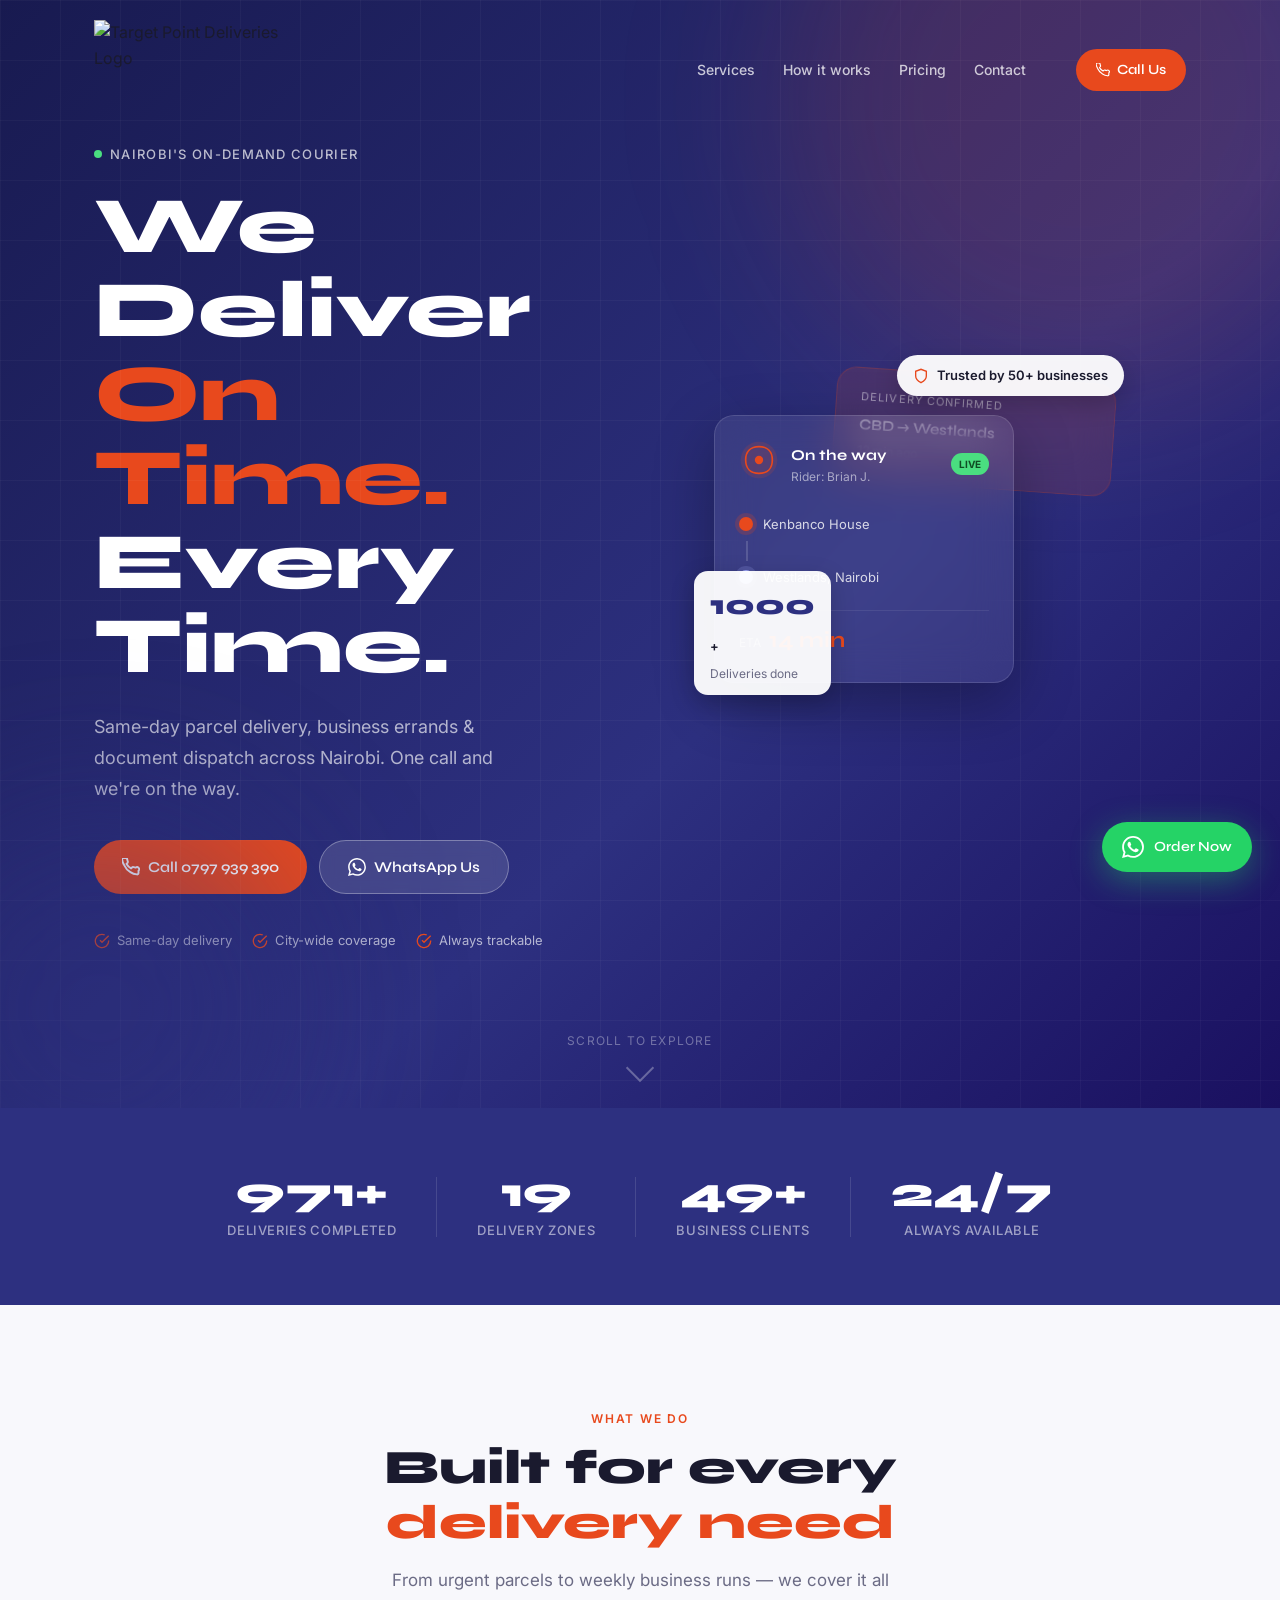
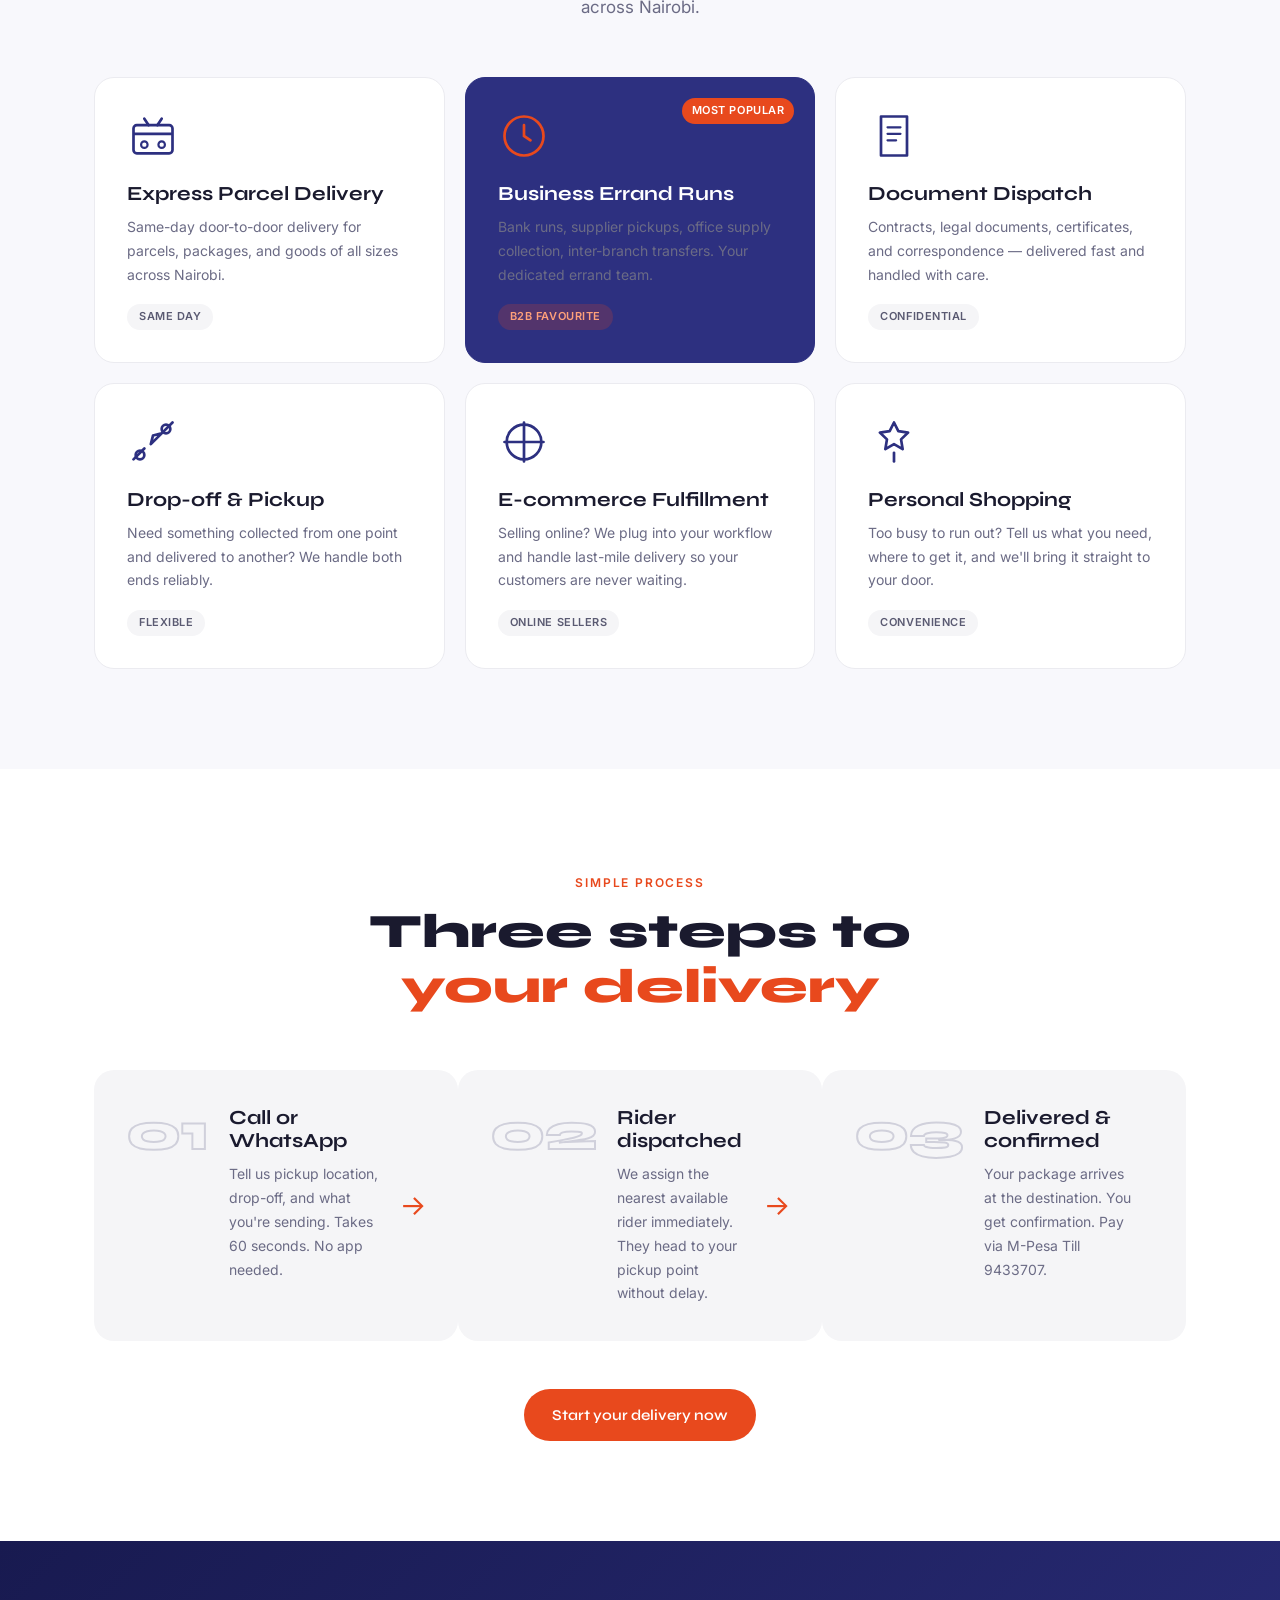
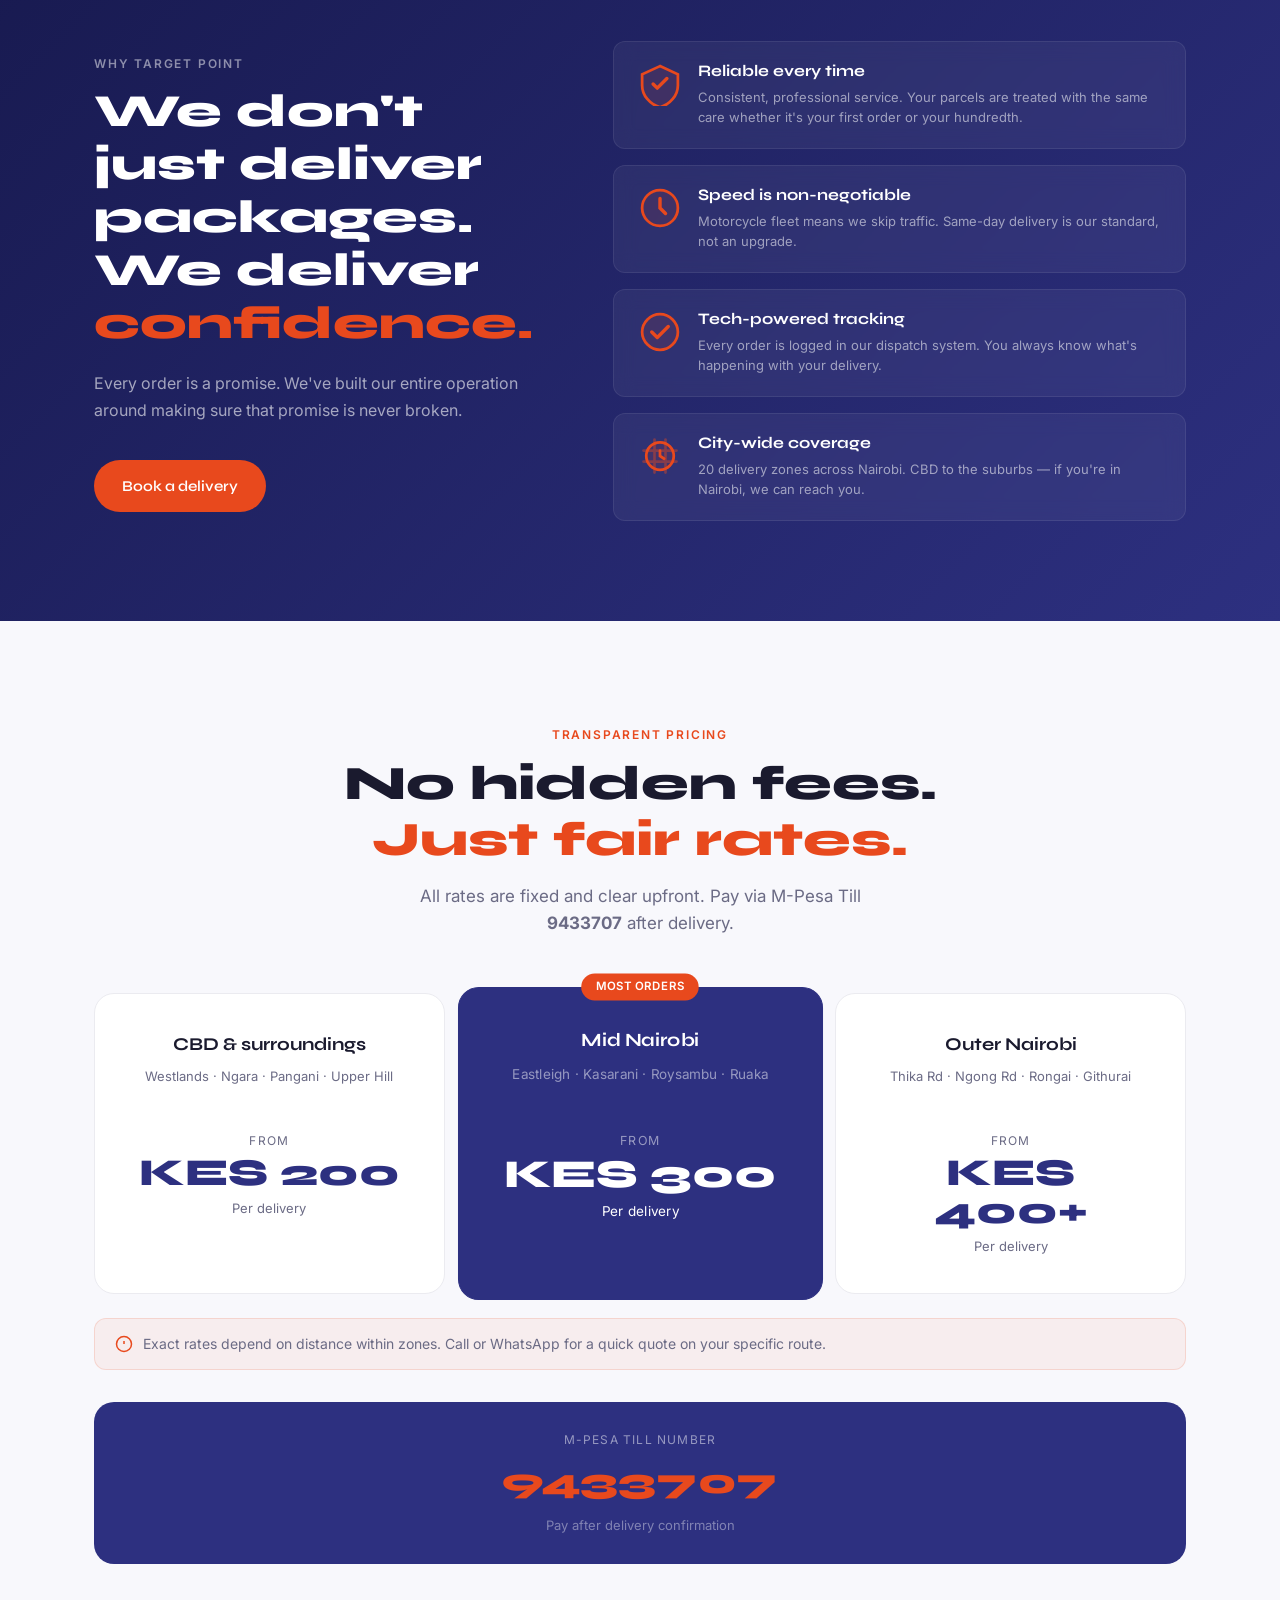
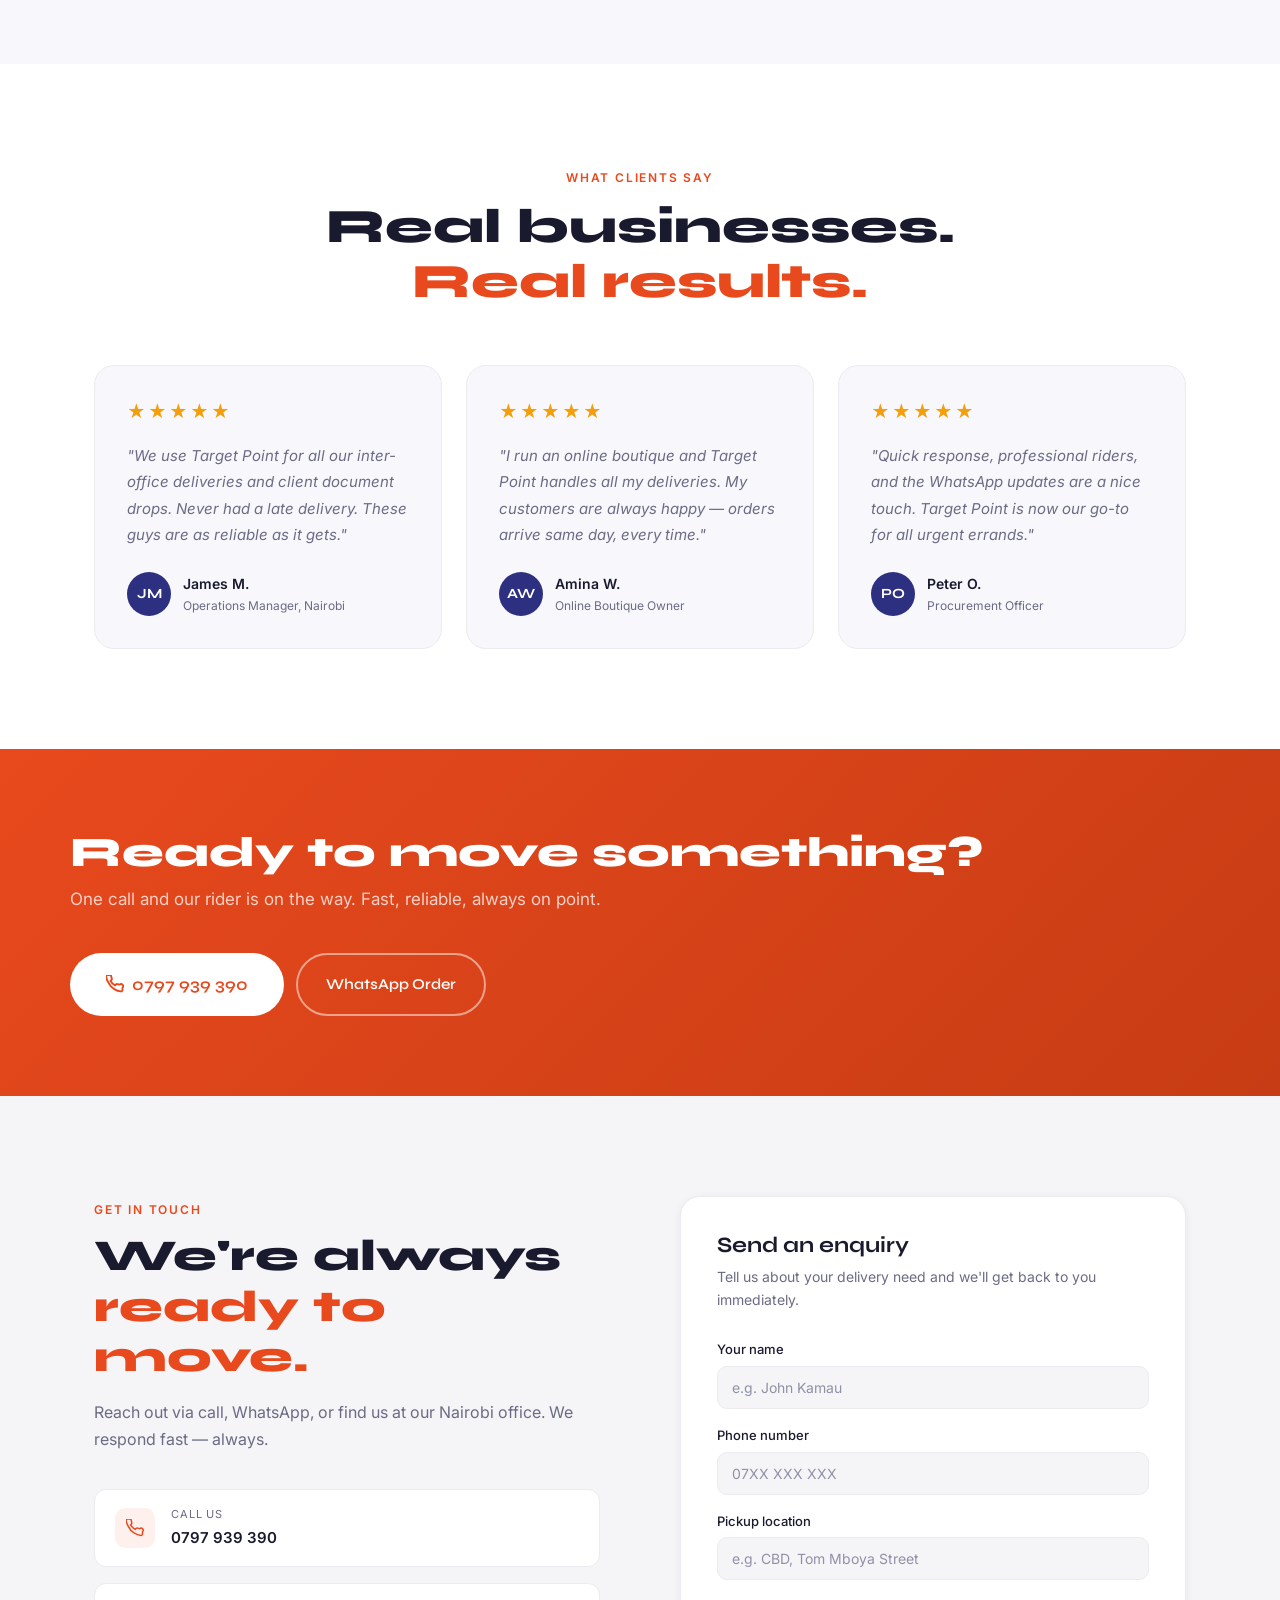
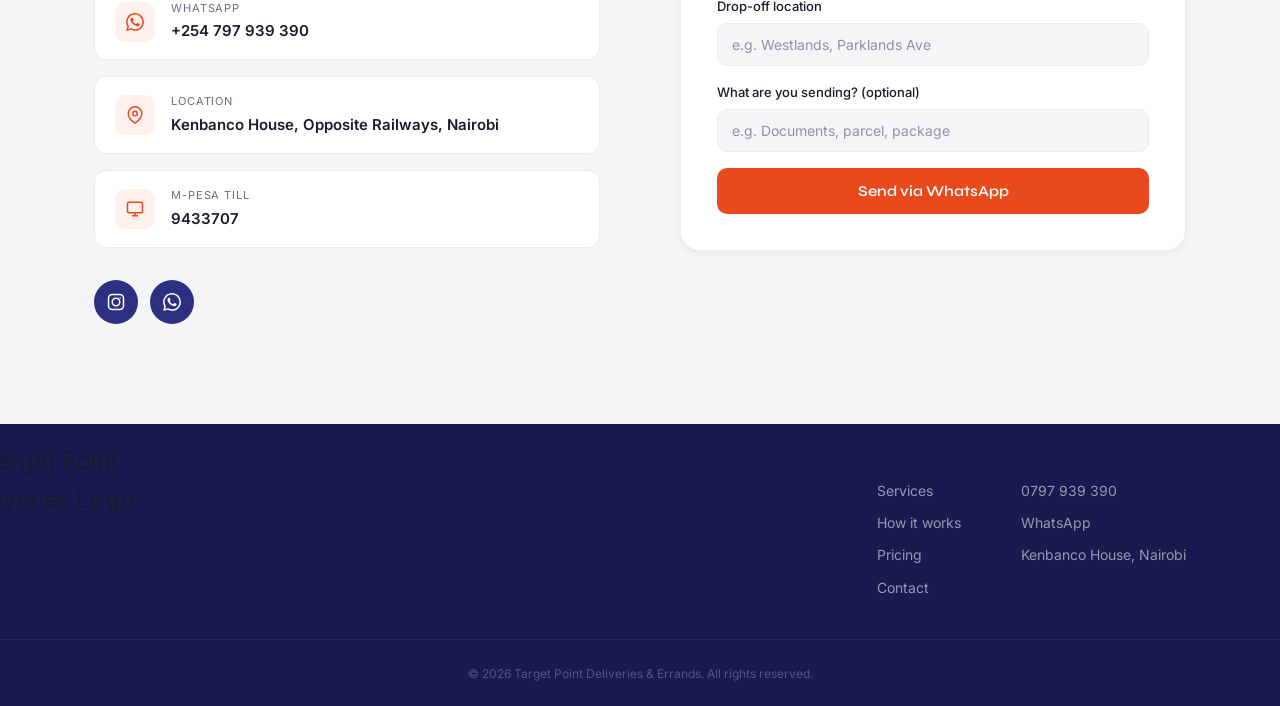
==== commit 8ebc383a: "modified:   style.css" ====
--- a/index.html
+++ b/index.html
@@ -39,7 +39,10 @@
       <div class="nav-inner">
         <a href="#" class="nav-logo">
           <div class="nav-logo-mark">
-            <img src="/targetpointdeliveries/logo2.png" alt="Target Point Deliveries Logo" />
+            <img
+              src="/targetpointdeliveries/logo2.png"
+              alt="Target Point Deliveries Logo"
+            />
           </div>
         </a>
         <div class="nav-links">
@@ -989,11 +992,9 @@
             <img
               src="/targetpointdeliveries/logo3.png"
               alt="Target Point Deliveries Logo"
-              width="200"
-              height="80"
+              width="180"
             />
           </div>
-          <p>Fast, Reliable and Always on Point.</p>
         </div>
         <div class="footer-links">
           <a href="#services">Services</a>
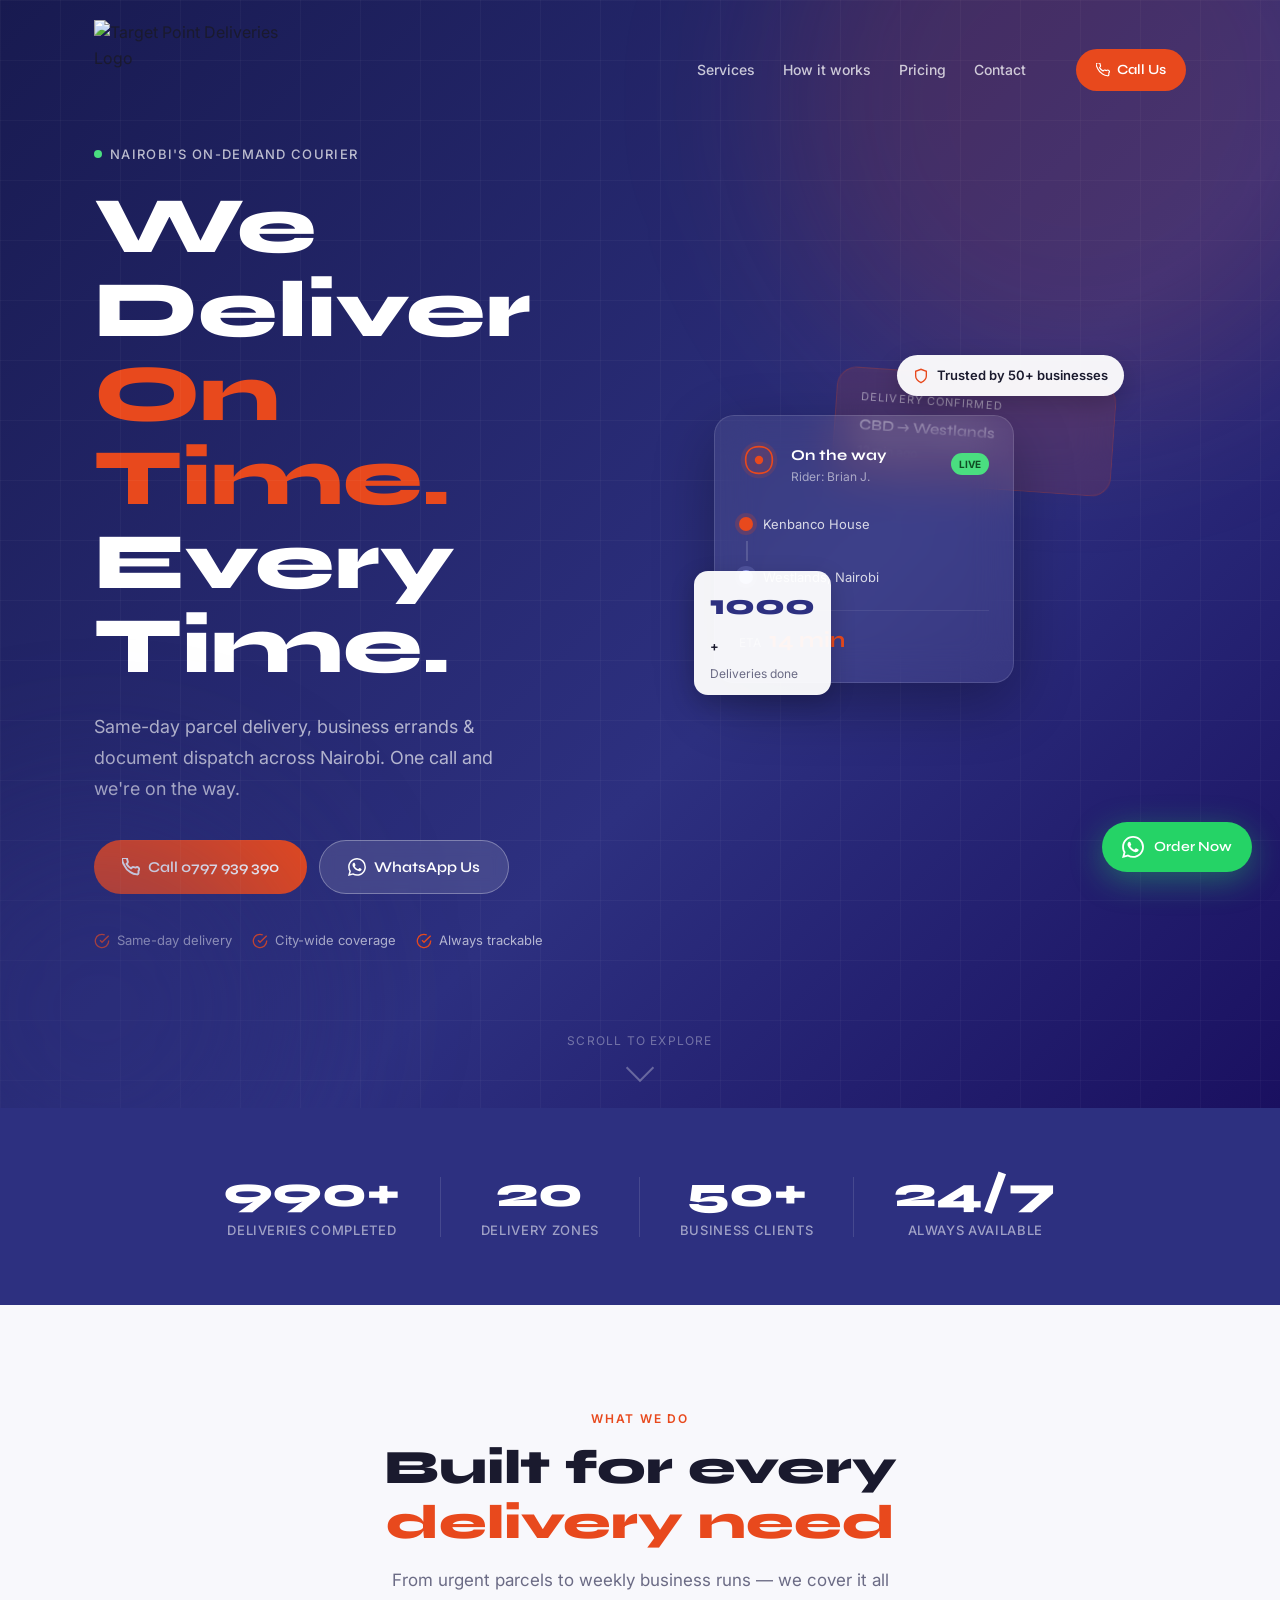
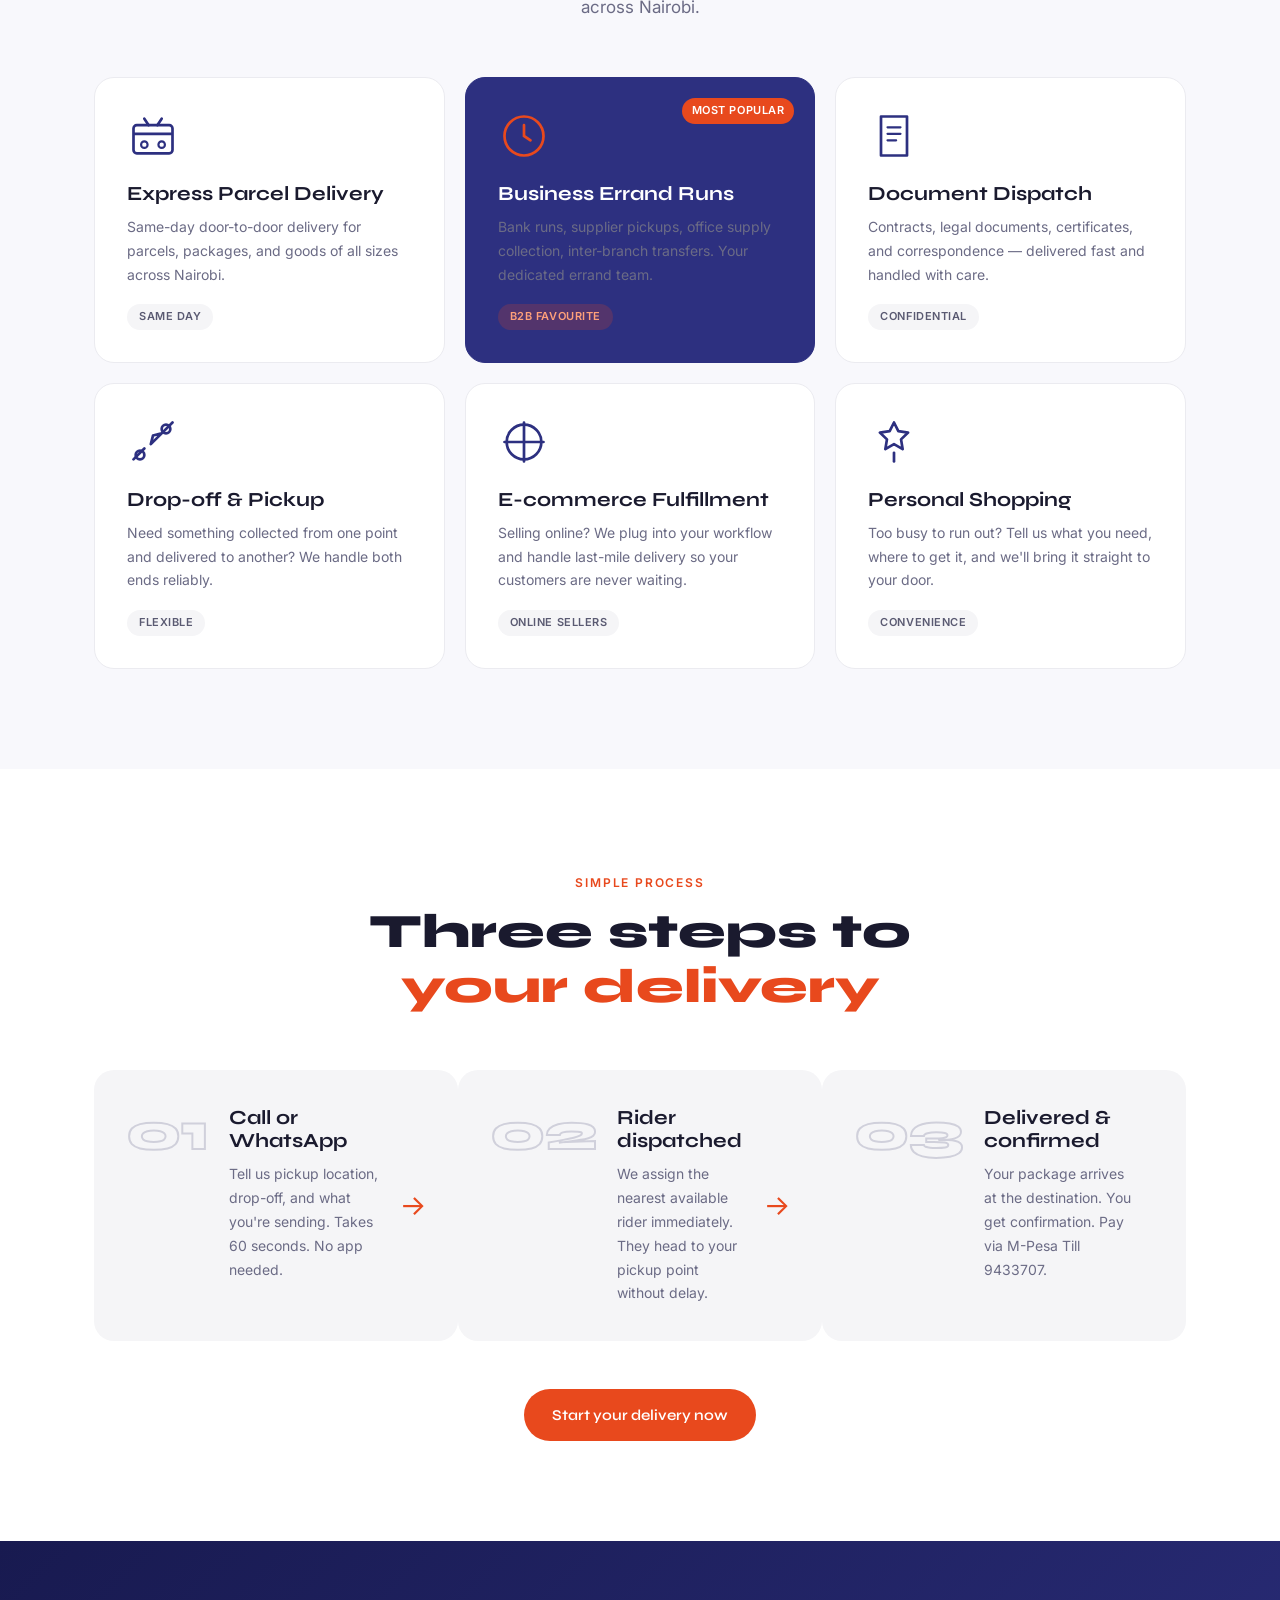
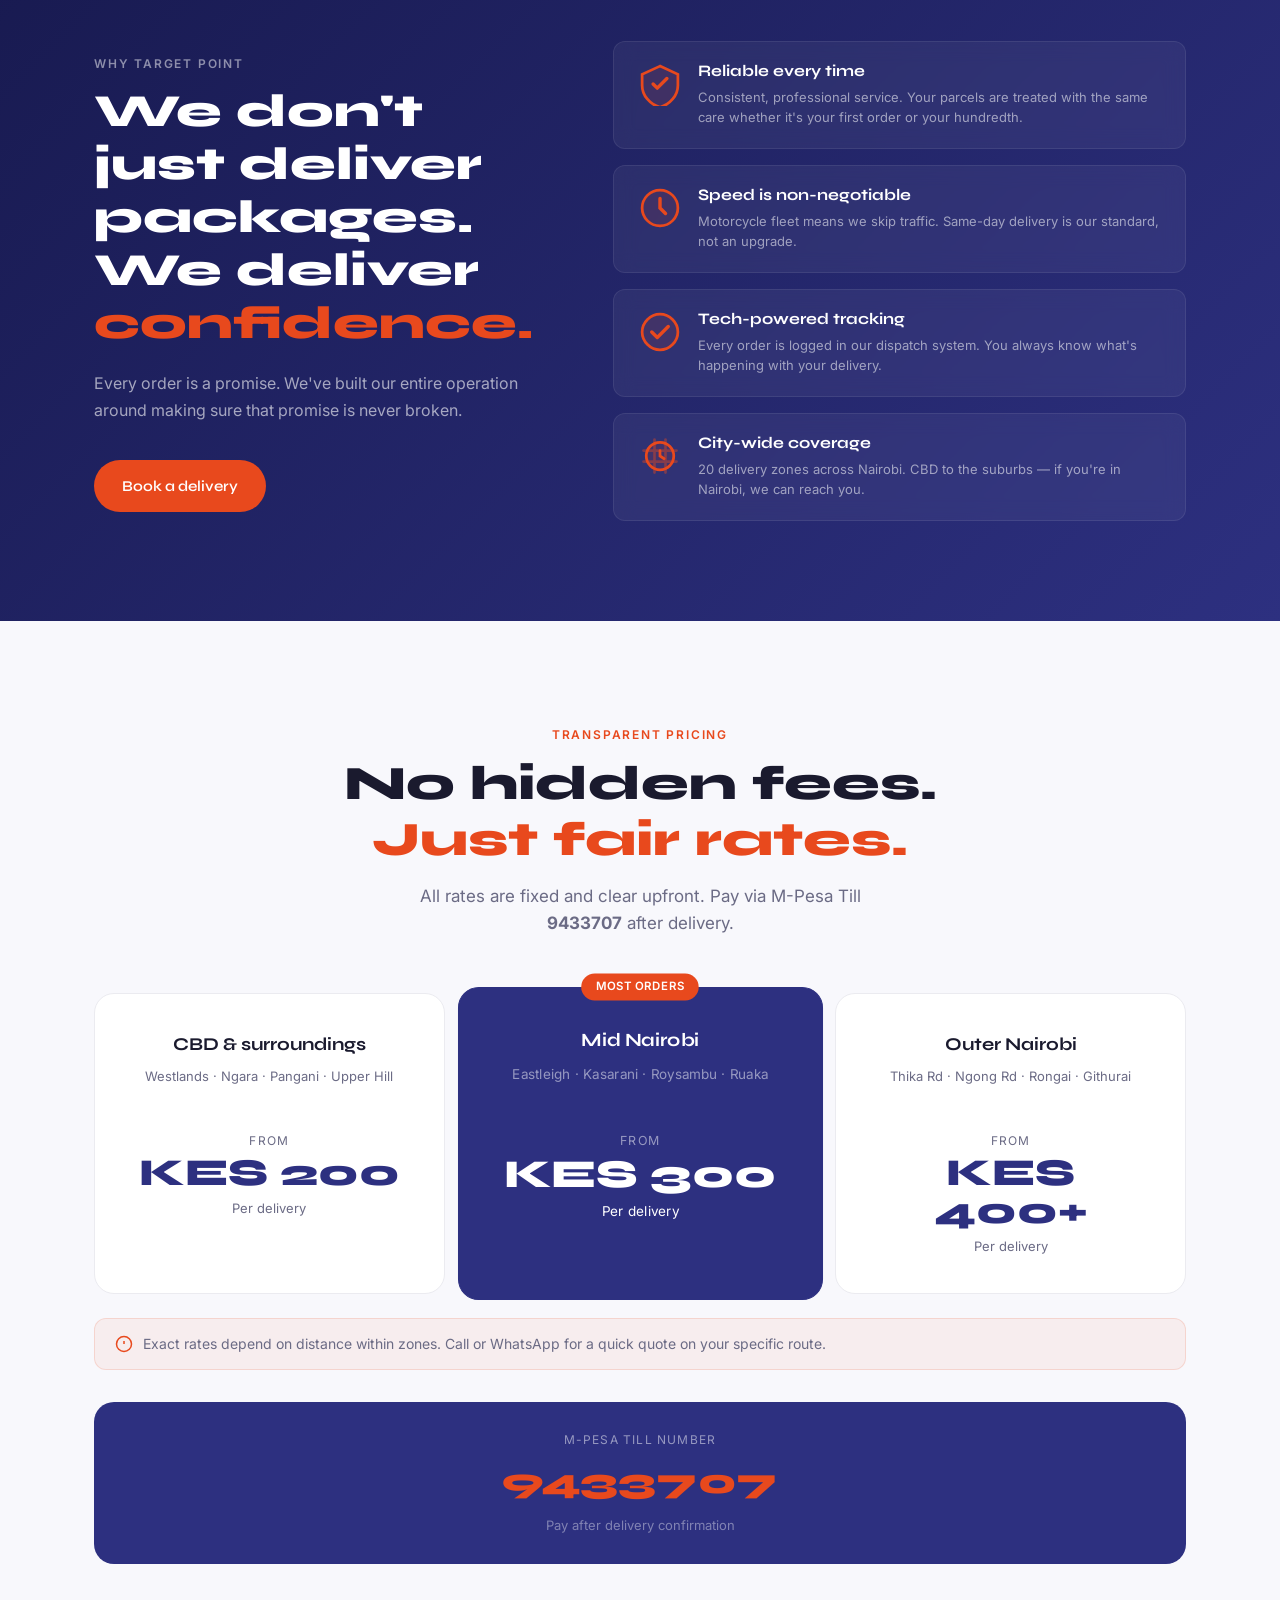
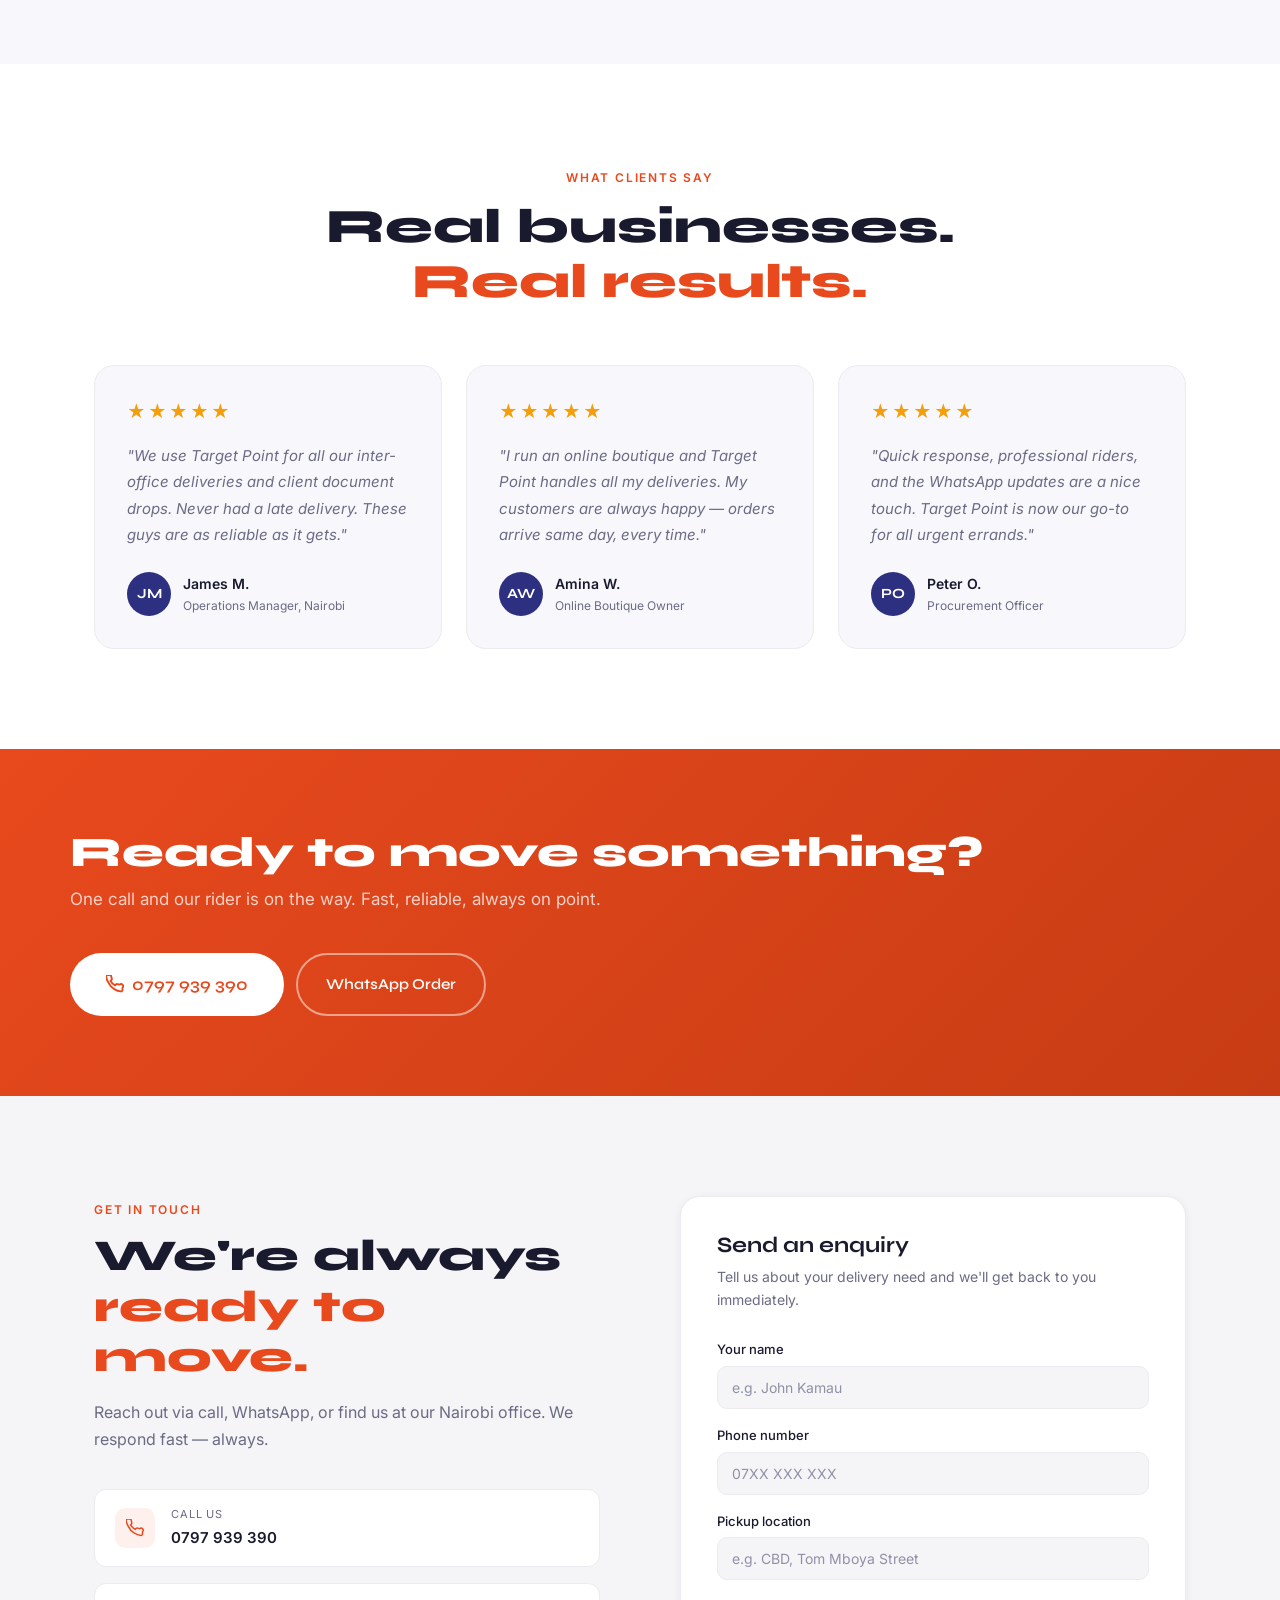
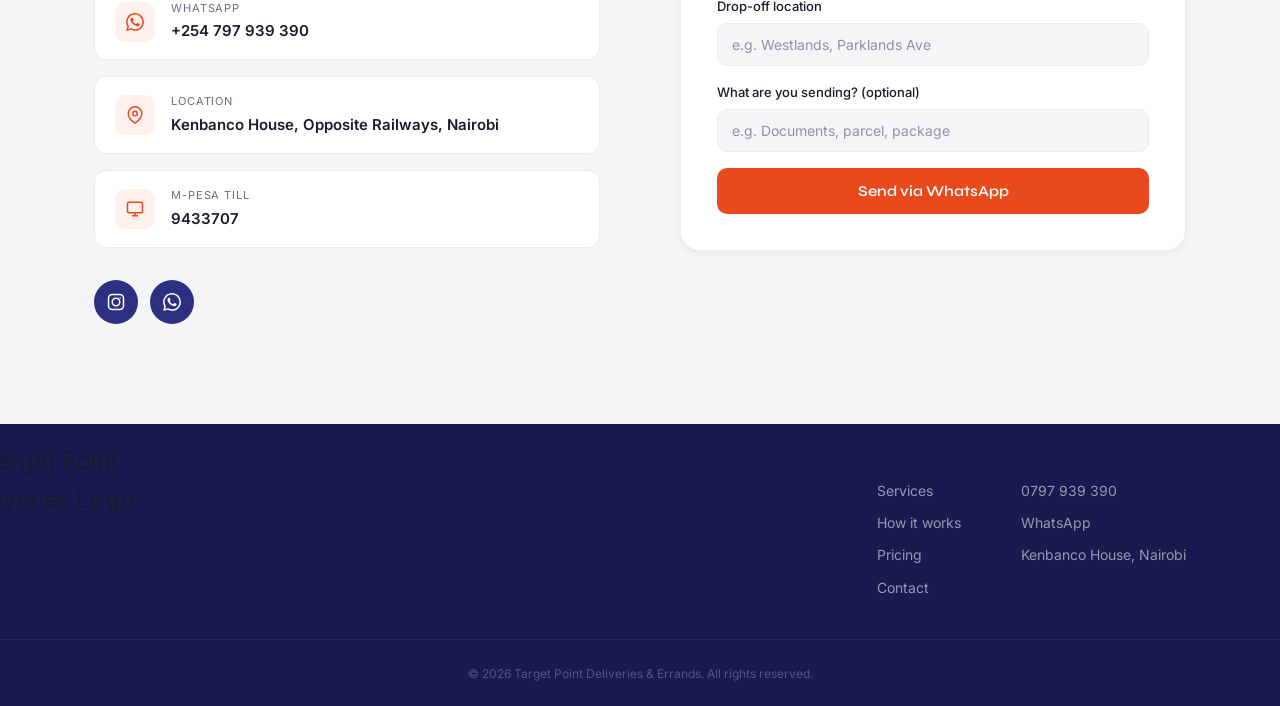
==== commit 2f410c8d: "modified:   index.html" ====
--- a/index.html
+++ b/index.html
@@ -1,38 +1,22 @@
-<!doctype html>
+<!DOCTYPE html>
 <html lang="en">
-  <head>
-    <meta charset="UTF-8" />
-    <meta name="viewport" content="width=device-width, initial-scale=1.0" />
-    <title>
-      Target Point Deliveries & Errands | Fast, Reliable, Always on Point
-    </title>
-    <meta
-      name="description"
-      content="Nairobi's fastest motorcycle courier service. Same-day parcel delivery, business errands & document dispatch across the city. Call 0797 939 390."
-    />
-    <link rel="preconnect" href="https://fonts.googleapis.com" />
-    <link rel="preconnect" href="https://fonts.gstatic.com" crossorigin />
-    <link
-      href="https://fonts.googleapis.com/css2?family=Syne:wght@400;600;700;800&family=Inter:wght@400;500;600&display=swap"
-      rel="stylesheet"
-    />
-    <link rel="stylesheet" href="style.css" />
-  </head>
-  <body>
-    <!-- FLOATING WHATSAPP -->
-    <a
-      href="https://wa.me/254797939390?text=Hi%20Target%20Point%2C%20I%27d%20like%20to%20make%20a%20delivery%20enquiry."
-      class="wa-float"
-      target="_blank"
-      aria-label="Chat on WhatsApp"
-    >
-      <svg viewBox="0 0 24 24" fill="currentColor">
-        <path
-          d="M17.472 14.382c-.297-.149-1.758-.867-2.03-.967-.273-.099-.471-.148-.67.15-.197.297-.767.966-.94 1.164-.173.199-.347.223-.644.075-.297-.15-1.255-.463-2.39-1.475-.883-.788-1.48-1.761-1.653-2.059-.173-.297-.018-.458.13-.606.134-.133.298-.347.446-.52.149-.174.198-.298.298-.497.099-.198.05-.371-.025-.52-.075-.149-.669-1.612-.916-2.207-.242-.579-.487-.5-.669-.51-.173-.008-.371-.01-.57-.01-.198 0-.52.074-.792.372-.272.297-1.04 1.016-1.04 2.479 0 1.462 1.065 2.875 1.213 3.074.149.198 2.096 3.2 5.077 4.487.709.306 1.262.489 1.694.625.712.227 1.36.195 1.871.118.571-.085 1.758-.719 2.006-1.413.248-.694.248-1.289.173-1.413-.074-.124-.272-.198-.57-.347m-5.421 7.403h-.004a9.87 9.87 0 01-5.031-1.378l-.361-.214-3.741.982.998-3.648-.235-.374a9.86 9.86 0 01-1.51-5.26c.001-5.45 4.436-9.884 9.888-9.884 2.64 0 5.122 1.03 6.988 2.898a9.825 9.825 0 012.893 6.994c-.003 5.45-4.437 9.884-9.885 9.884m8.413-18.297A11.815 11.815 0 0012.05 0C5.495 0 .16 5.335.157 11.892c0 2.096.547 4.142 1.588 5.945L.057 24l6.305-1.654a11.882 11.882 0 005.683 1.448h.005c6.554 0 11.89-5.335 11.893-11.893a11.821 11.821 0 00-3.48-8.413z"
-        />
-      </svg>
-      <span>Order Now</span>
-    </a>
+<head>
+  <meta charset="UTF-8" />
+  <meta name="viewport" content="width=device-width, initial-scale=1.0" />
+  <title>Target Point Deliveries & Errands | Fast, Reliable, Always on Point</title>
+  <meta name="description" content="Nairobi's fastest motorcycle courier service. Same-day parcel delivery, business errands & document dispatch across the city. Call 0797 939 390." />
+  <link rel="preconnect" href="https://fonts.googleapis.com" />
+  <link rel="preconnect" href="https://fonts.gstatic.com" crossorigin />
+  <link href="https://fonts.googleapis.com/css2?family=Syne:wght@400;600;700;800&family=Inter:wght@400;500;600&display=swap" rel="stylesheet" />
+  <link rel="stylesheet" href="style.css" />
+</head>
+<body>
+
+  <!-- FLOATING WHATSAPP -->
+  <a href="https://wa.me/254797939390?text=Hi%20Target%20Point%2C%20I%27d%20like%20to%20make%20a%20delivery%20enquiry." class="wa-float" target="_blank" aria-label="Chat on WhatsApp">
+    <svg viewBox="0 0 24 24" fill="currentColor"><path d="M17.472 14.382c-.297-.149-1.758-.867-2.03-.967-.273-.099-.471-.148-.67.15-.197.297-.767.966-.94 1.164-.173.199-.347.223-.644.075-.297-.15-1.255-.463-2.39-1.475-.883-.788-1.48-1.761-1.653-2.059-.173-.297-.018-.458.13-.606.134-.133.298-.347.446-.52.149-.174.198-.298.298-.497.099-.198.05-.371-.025-.52-.075-.149-.669-1.612-.916-2.207-.242-.579-.487-.5-.669-.51-.173-.008-.371-.01-.57-.01-.198 0-.52.074-.792.372-.272.297-1.04 1.016-1.04 2.479 0 1.462 1.065 2.875 1.213 3.074.149.198 2.096 3.2 5.077 4.487.709.306 1.262.489 1.694.625.712.227 1.36.195 1.871.118.571-.085 1.758-.719 2.006-1.413.248-.694.248-1.289.173-1.413-.074-.124-.272-.198-.57-.347m-5.421 7.403h-.004a9.87 9.87 0 01-5.031-1.378l-.361-.214-3.741.982.998-3.648-.235-.374a9.86 9.86 0 01-1.51-5.26c.001-5.45 4.436-9.884 9.888-9.884 2.64 0 5.122 1.03 6.988 2.898a9.825 9.825 0 012.893 6.994c-.003 5.45-4.437 9.884-9.885 9.884m8.413-18.297A11.815 11.815 0 0012.05 0C5.495 0 .16 5.335.157 11.892c0 2.096.547 4.142 1.588 5.945L.057 24l6.305-1.654a11.882 11.882 0 005.683 1.448h.005c6.554 0 11.89-5.335 11.893-11.893a11.821 11.821 0 00-3.48-8.413z"/></svg>
+    <span>Order Now</span>
+  </a>
 
     <!-- NAV -->
     <nav class="nav" id="nav">
@@ -77,912 +61,463 @@
       </div>
     </nav>
 
-    <!-- HERO -->
-    <section class="hero" id="home">
-      <div class="hero-bg-grid"></div>
-      <div class="hero-orb hero-orb-1"></div>
-      <div class="hero-orb hero-orb-2"></div>
-      <div class="hero-inner">
-        <div class="hero-content">
-          <div class="hero-eyebrow">
-            <span class="pulse-dot"></span>
-            Nairobi's On-Demand Courier
-          </div>
-          <h1 class="hero-h1">
-            We Deliver<br />
-            <span class="hero-accent">On Time.</span><br />
-            Every Time.
-          </h1>
-          <p class="hero-desc">
-            Same-day parcel delivery, business errands & document dispatch
-            across Nairobi. One call and we're on the way.
-          </p>
-          <div class="hero-ctas">
-            <a href="tel:0797939390" class="btn-primary">
-              <svg
-                viewBox="0 0 24 24"
-                fill="none"
-                stroke="currentColor"
-                stroke-width="2.5"
-              >
-                <path
-                  d="M22 16.92v3a2 2 0 01-2.18 2 19.79 19.79 0 01-8.63-3.07A19.5 19.5 0 013.07 9.81 19.79 19.79 0 01.01 1.18 2 2 0 012 0h3a2 2 0 012 1.72c.127.96.361 1.903.7 2.81a2 2 0 01-.45 2.11L6.09 7.91a16 16 0 006 6l1.27-1.27a2 2 0 012.11-.45c.907.339 1.85.573 2.81.7A2 2 0 0122 16.92z"
-                />
-              </svg>
-              Call 0797 939 390
+  <!-- HERO -->
+  <section class="hero" id="home">
+    <div class="hero-bg-grid"></div>
+    <div class="hero-orb hero-orb-1"></div>
+    <div class="hero-orb hero-orb-2"></div>
+    <div class="hero-inner">
+      <div class="hero-content">
+        <div class="hero-eyebrow">
+          <span class="pulse-dot"></span>
+          Nairobi's On-Demand Courier
+        </div>
+        <h1 class="hero-h1">
+          We Deliver<br/>
+          <span class="hero-accent">On Time.</span><br/>
+          Every Time.
+        </h1>
+        <p class="hero-desc">Same-day parcel delivery, business errands & document dispatch across Nairobi. One call and we're on the way.</p>
+        <div class="hero-ctas">
+          <a href="tel:0797939390" class="btn-primary">
+            <svg viewBox="0 0 24 24" fill="none" stroke="currentColor" stroke-width="2.5"><path d="M22 16.92v3a2 2 0 01-2.18 2 19.79 19.79 0 01-8.63-3.07A19.5 19.5 0 013.07 9.81 19.79 19.79 0 01.01 1.18 2 2 0 012 0h3a2 2 0 012 1.72c.127.96.361 1.903.7 2.81a2 2 0 01-.45 2.11L6.09 7.91a16 16 0 006 6l1.27-1.27a2 2 0 012.11-.45c.907.339 1.85.573 2.81.7A2 2 0 0122 16.92z"/></svg>
+            Call 0797 939 390
+          </a>
+          <a href="https://wa.me/254797939390?text=Hi%20Target%20Point%2C%20I%27d%20like%20to%20make%20a%20delivery%20enquiry." target="_blank" class="btn-secondary">
+            <svg viewBox="0 0 24 24" fill="currentColor"><path d="M17.472 14.382c-.297-.149-1.758-.867-2.03-.967-.273-.099-.471-.148-.67.15-.197.297-.767.966-.94 1.164-.173.199-.347.223-.644.075-.297-.15-1.255-.463-2.39-1.475-.883-.788-1.48-1.761-1.653-2.059-.173-.297-.018-.458.13-.606.134-.133.298-.347.446-.52.149-.174.198-.298.298-.497.099-.198.05-.371-.025-.52-.075-.149-.669-1.612-.916-2.207-.242-.579-.487-.5-.669-.51-.173-.008-.371-.01-.57-.01-.198 0-.52.074-.792.372-.272.297-1.04 1.016-1.04 2.479 0 1.462 1.065 2.875 1.213 3.074.149.198 2.096 3.2 5.077 4.487.709.306 1.262.489 1.694.625.712.227 1.36.195 1.871.118.571-.085 1.758-.719 2.006-1.413.248-.694.248-1.289.173-1.413-.074-.124-.272-.198-.57-.347m-5.421 7.403h-.004a9.87 9.87 0 01-5.031-1.378l-.361-.214-3.741.982.998-3.648-.235-.374a9.86 9.86 0 01-1.51-5.26c.001-5.45 4.436-9.884 9.888-9.884 2.64 0 5.122 1.03 6.988 2.898a9.825 9.825 0 012.893 6.994c-.003 5.45-4.437 9.884-9.885 9.884m8.413-18.297A11.815 11.815 0 0012.05 0C5.495 0 .16 5.335.157 11.892c0 2.096.547 4.142 1.588 5.945L.057 24l6.305-1.654a11.882 11.882 0 005.683 1.448h.005c6.554 0 11.89-5.335 11.893-11.893a11.821 11.821 0 00-3.48-8.413z"/></svg>
+            WhatsApp Us
+          </a>
+        </div>
+        <div class="hero-trust">
+          <div class="trust-item">
+            <svg viewBox="0 0 24 24" fill="none" stroke="#E8491D" stroke-width="2"><path d="M22 11.08V12a10 10 0 11-5.93-9.14"/><polyline points="22 4 12 14.01 9 11.01"/></svg>
+            Same-day delivery
+          </div>
+          <div class="trust-item">
+            <svg viewBox="0 0 24 24" fill="none" stroke="#E8491D" stroke-width="2"><path d="M22 11.08V12a10 10 0 11-5.93-9.14"/><polyline points="22 4 12 14.01 9 11.01"/></svg>
+            City-wide coverage
+          </div>
+          <div class="trust-item">
+            <svg viewBox="0 0 24 24" fill="none" stroke="#E8491D" stroke-width="2"><path d="M22 11.08V12a10 10 0 11-5.93-9.14"/><polyline points="22 4 12 14.01 9 11.01"/></svg>
+            Always trackable
+          </div>
+        </div>
+      </div>
+      <div class="hero-visual">
+        <div class="hero-card-stack">
+          <div class="hero-card hero-card-back">
+            <div class="hc-label">Delivery confirmed</div>
+            <div class="hc-sub">CBD → Westlands</div>
+            <div class="hc-time">12 min ago</div>
+          </div>
+          <div class="hero-card hero-card-front">
+            <div class="hc-top">
+              <div class="hc-icon">
+                <svg viewBox="0 0 48 48" fill="none"><circle cx="24" cy="24" r="22" fill="#E8491D" opacity="0.15"/><path d="M8 24 C8 14 14 8 24 8 S40 14 40 24 S34 40 24 40 S8 34 8 24" stroke="#E8491D" stroke-width="2" fill="none"/><circle cx="24" cy="24" r="5" fill="#E8491D"/></svg>
+              </div>
+              <div>
+                <div class="hc-status">On the way</div>
+                <div class="hc-rider">Rider: Brian J.</div>
+              </div>
+              <div class="hc-badge">LIVE</div>
+            </div>
+            <div class="hc-route">
+              <div class="hc-point hc-point-from">
+                <span class="dot dot-orange"></span>
+                <span>Kenbanco House</span>
+              </div>
+              <div class="hc-line-vert"></div>
+              <div class="hc-point hc-point-to">
+                <span class="dot dot-navy"></span>
+                <span>Westlands, Nairobi</span>
+              </div>
+            </div>
+            <div class="hc-eta">
+              <span class="eta-label">ETA</span>
+              <span class="eta-val">14 min</span>
+            </div>
+          </div>
+          <div class="hero-stat-pill hero-stat-1">
+            <span class="stat-num" data-target="1000">0</span>+
+            <span class="stat-lbl">Deliveries done</span>
+          </div>
+          <div class="hero-stat-pill hero-stat-2">
+            <svg viewBox="0 0 24 24" fill="none" stroke="#E8491D" stroke-width="2"><path d="M12 22s8-4 8-10V5l-8-3-8 3v7c0 6 8 10 8 10z"/></svg>
+            Trusted by 50+ businesses
+          </div>
+        </div>
+      </div>
+    </div>
+    <div class="hero-scroll-hint">
+      <span>Scroll to explore</span>
+      <div class="scroll-arrow"></div>
+    </div>
+  </section>
+
+  <!-- STATS BAR -->
+  <section class="stats-bar">
+    <div class="stats-inner">
+      <div class="stat-item">
+        <div class="stat-number"><span data-target="1000" class="counter">0</span>+</div>
+        <div class="stat-label">Deliveries completed</div>
+      </div>
+      <div class="stat-divider"></div>
+      <div class="stat-item">
+        <div class="stat-number"><span data-target="20" class="counter">0</span></div>
+        <div class="stat-label">Delivery zones</div>
+      </div>
+      <div class="stat-divider"></div>
+      <div class="stat-item">
+        <div class="stat-number"><span data-target="50" class="counter">0</span>+</div>
+        <div class="stat-label">Business clients</div>
+      </div>
+      <div class="stat-divider"></div>
+      <div class="stat-item">
+        <div class="stat-number">24/7</div>
+        <div class="stat-label">Always available</div>
+      </div>
+    </div>
+  </section>
+
+  <!-- SERVICES -->
+  <section class="services" id="services">
+    <div class="container">
+      <div class="section-header reveal">
+        <div class="eyebrow">What we do</div>
+        <h2>Built for every<br/><span class="text-orange">delivery need</span></h2>
+        <p>From urgent parcels to weekly business runs — we cover it all across Nairobi.</p>
+      </div>
+      <div class="services-grid">
+        <div class="service-card reveal">
+          <div class="service-icon">
+            <svg viewBox="0 0 48 48" fill="none"><rect x="6" y="14" width="36" height="26" rx="3" stroke="currentColor" stroke-width="2.5"/><path d="M6 22h36" stroke="currentColor" stroke-width="2.5"/><circle cx="16" cy="32" r="3" stroke="currentColor" stroke-width="2"/><circle cx="32" cy="32" r="3" stroke="currentColor" stroke-width="2"/><path d="M16 8l4 6M32 8l-4 6" stroke="currentColor" stroke-width="2.5" stroke-linecap="round"/></svg>
+          </div>
+          <h3>Express Parcel Delivery</h3>
+          <p>Same-day door-to-door delivery for parcels, packages, and goods of all sizes across Nairobi.</p>
+          <div class="service-tag">Same day</div>
+        </div>
+        <div class="service-card service-card-featured reveal">
+          <div class="service-featured-label">Most popular</div>
+          <div class="service-icon">
+            <svg viewBox="0 0 48 48" fill="none"><path d="M24 6C14.06 6 6 14.06 6 24s8.06 18 18 18 18-8.06 18-18S33.94 6 24 6z" stroke="currentColor" stroke-width="2.5"/><path d="M24 14v10l6 4" stroke="currentColor" stroke-width="2.5" stroke-linecap="round"/></svg>
+          </div>
+          <h3>Business Errand Runs</h3>
+          <p>Bank runs, supplier pickups, office supply collection, inter-branch transfers. Your dedicated errand team.</p>
+          <div class="service-tag">B2B favourite</div>
+        </div>
+        <div class="service-card reveal">
+          <div class="service-icon">
+            <svg viewBox="0 0 48 48" fill="none"><path d="M12 6h24v36H12z" stroke="currentColor" stroke-width="2.5" stroke-linejoin="round"/><path d="M18 16h12M18 22h12M18 28h8" stroke="currentColor" stroke-width="2" stroke-linecap="round"/></svg>
+          </div>
+          <h3>Document Dispatch</h3>
+          <p>Contracts, legal documents, certificates, and correspondence — delivered fast and handled with care.</p>
+          <div class="service-tag">Confidential</div>
+        </div>
+        <div class="service-card reveal">
+          <div class="service-icon">
+            <svg viewBox="0 0 48 48" fill="none"><path d="M6 40l10-10M42 6L32 16m0 0l-8 2-2 8 10-10z" stroke="currentColor" stroke-width="2.5" stroke-linecap="round" stroke-linejoin="round"/><circle cx="12" cy="36" r="4" stroke="currentColor" stroke-width="2.5"/><circle cx="36" cy="12" r="4" stroke="currentColor" stroke-width="2.5"/></svg>
+          </div>
+          <h3>Drop-off & Pickup</h3>
+          <p>Need something collected from one point and delivered to another? We handle both ends reliably.</p>
+          <div class="service-tag">Flexible</div>
+        </div>
+        <div class="service-card reveal">
+          <div class="service-icon">
+            <svg viewBox="0 0 48 48" fill="none"><path d="M6 24h36M24 6v36" stroke="currentColor" stroke-width="2.5" stroke-linecap="round"/><circle cx="24" cy="24" r="16" stroke="currentColor" stroke-width="2.5"/></svg>
+          </div>
+          <h3>E-commerce Fulfillment</h3>
+          <p>Selling online? We plug into your workflow and handle last-mile delivery so your customers are never waiting.</p>
+          <div class="service-tag">Online sellers</div>
+        </div>
+        <div class="service-card reveal">
+          <div class="service-icon">
+            <svg viewBox="0 0 48 48" fill="none"><path d="M24 6l4 8 9 1.3-6.5 6.3 1.5 9L24 26l-8 4.6 1.5-9L11 15.3l9-1.3z" stroke="currentColor" stroke-width="2.5" stroke-linejoin="round"/><path d="M24 34v8" stroke="currentColor" stroke-width="2.5" stroke-linecap="round"/></svg>
+          </div>
+          <h3>Personal Shopping</h3>
+          <p>Too busy to run out? Tell us what you need, where to get it, and we'll bring it straight to your door.</p>
+          <div class="service-tag">Convenience</div>
+        </div>
+      </div>
+    </div>
+  </section>
+
+  <!-- HOW IT WORKS -->
+  <section class="how" id="how">
+    <div class="container">
+      <div class="section-header reveal">
+        <div class="eyebrow">Simple process</div>
+        <h2>Three steps to<br/><span class="text-orange">your delivery</span></h2>
+      </div>
+      <div class="steps">
+        <div class="step reveal">
+          <div class="step-num">01</div>
+          <div class="step-body">
+            <h3>Call or WhatsApp</h3>
+            <p>Tell us pickup location, drop-off, and what you're sending. Takes 60 seconds. No app needed.</p>
+          </div>
+          <div class="step-arrow">→</div>
+        </div>
+        <div class="step reveal">
+          <div class="step-num">02</div>
+          <div class="step-body">
+            <h3>Rider dispatched</h3>
+            <p>We assign the nearest available rider immediately. They head to your pickup point without delay.</p>
+          </div>
+          <div class="step-arrow">→</div>
+        </div>
+        <div class="step reveal">
+          <div class="step-num">03</div>
+          <div class="step-body">
+            <h3>Delivered & confirmed</h3>
+            <p>Your package arrives at the destination. You get confirmation. Pay via M-Pesa Till 9433707.</p>
+          </div>
+          <div class="step-arrow" style="opacity:0"></div>
+        </div>
+      </div>
+      <div class="how-cta reveal">
+        <a href="tel:0797939390" class="btn-primary">Start your delivery now</a>
+      </div>
+    </div>
+  </section>
+
+  <!-- WHY CHOOSE US -->
+  <section class="why" id="why">
+    <div class="why-bg"></div>
+    <div class="container">
+      <div class="why-inner">
+        <div class="why-left reveal">
+          <div class="eyebrow eyebrow-light">Why Target Point</div>
+          <h2 class="why-h2">We don't just deliver packages.<br/>We deliver <span class="text-orange">confidence.</span></h2>
+          <p class="why-desc">Every order is a promise. We've built our entire operation around making sure that promise is never broken.</p>
+          <a href="https://wa.me/254797939390?text=Hi%20Target%20Point%2C%20I%27d%20like%20to%20make%20a%20delivery%20enquiry." target="_blank" class="btn-primary">Book a delivery</a>
+        </div>
+        <div class="why-right reveal">
+          <div class="why-card">
+            <div class="why-icon"><svg viewBox="0 0 32 32" fill="none"><path d="M16 3L3 9v8c0 7.18 5.58 13.89 13 15.93C23.42 30.89 29 24.18 29 17V9L16 3z" stroke="#E8491D" stroke-width="2" fill="rgba(232,73,29,0.1)"/><path d="M11 16l3 3 7-7" stroke="#E8491D" stroke-width="2.5" stroke-linecap="round" stroke-linejoin="round"/></svg></div>
+            <div>
+              <h4>Reliable every time</h4>
+              <p>Consistent, professional service. Your parcels are treated with the same care whether it's your first order or your hundredth.</p>
+            </div>
+          </div>
+          <div class="why-card">
+            <div class="why-icon"><svg viewBox="0 0 32 32" fill="none"><circle cx="16" cy="16" r="13" stroke="#E8491D" stroke-width="2" fill="rgba(232,73,29,0.1)"/><path d="M16 9v7l4 4" stroke="#E8491D" stroke-width="2.5" stroke-linecap="round"/></svg></div>
+            <div>
+              <h4>Speed is non-negotiable</h4>
+              <p>Motorcycle fleet means we skip traffic. Same-day delivery is our standard, not an upgrade.</p>
+            </div>
+          </div>
+          <div class="why-card">
+            <div class="why-icon"><svg viewBox="0 0 32 32" fill="none"><path d="M16 3C9 3 3 9 3 16s6 13 13 13 13-6 13-13S23 3 16 3z" stroke="#E8491D" stroke-width="2" fill="rgba(232,73,29,0.1)"/><path d="M10 16l4 4 8-8" stroke="#E8491D" stroke-width="2.5" stroke-linecap="round" stroke-linejoin="round"/></svg></div>
+            <div>
+              <h4>Tech-powered tracking</h4>
+              <p>Every order is logged in our dispatch system. You always know what's happening with your delivery.</p>
+            </div>
+          </div>
+          <div class="why-card">
+            <div class="why-icon"><svg viewBox="0 0 32 32" fill="none"><path d="M4 12h24M4 20h24M12 4v24M20 4v24" stroke="#E8491D" stroke-width="2" stroke-linecap="round" opacity="0.4"/><circle cx="16" cy="16" r="10" stroke="#E8491D" stroke-width="2" fill="rgba(232,73,29,0.1)"/><path d="M16 12v4l3 2" stroke="#E8491D" stroke-width="2" stroke-linecap="round"/></svg></div>
+            <div>
+              <h4>City-wide coverage</h4>
+              <p>20 delivery zones across Nairobi. CBD to the suburbs — if you're in Nairobi, we can reach you.</p>
+            </div>
+          </div>
+        </div>
+      </div>
+    </div>
+  </section>
+
+  <!-- PRICING -->
+  <section class="pricing" id="pricing">
+    <div class="container">
+      <div class="section-header reveal">
+        <div class="eyebrow">Transparent pricing</div>
+        <h2>No hidden fees.<br/><span class="text-orange">Just fair rates.</span></h2>
+        <p>All rates are fixed and clear upfront. Pay via M-Pesa Till <strong>9433707</strong> after delivery.</p>
+      </div>
+      <div class="pricing-grid reveal">
+        <div class="price-card">
+          <div class="price-zone">CBD & surroundings</div>
+          <div class="price-examples">Westlands · Ngara · Pangani · Upper Hill</div>
+          <div class="price-from">From</div>
+          <div class="price-amount">KES 200</div>
+          <div class="price-note">Per delivery</div>
+        </div>
+        <div class="price-card price-card-mid">
+          <div class="price-badge">Most orders</div>
+          <div class="price-zone">Mid Nairobi</div>
+          <div class="price-examples">Eastleigh · Kasarani · Roysambu · Ruaka</div>
+          <div class="price-from">From</div>
+          <div class="price-amount">KES 300</div>
+          <div class="price-note">Per delivery</div>
+        </div>
+        <div class="price-card">
+          <div class="price-zone">Outer Nairobi</div>
+          <div class="price-examples">Thika Rd · Ngong Rd · Rongai · Githurai</div>
+          <div class="price-from">From</div>
+          <div class="price-amount">KES 400+</div>
+          <div class="price-note">Per delivery</div>
+        </div>
+      </div>
+      <div class="pricing-note reveal">
+        <svg viewBox="0 0 24 24" fill="none" stroke="#E8491D" stroke-width="2"><circle cx="12" cy="12" r="10"/><line x1="12" y1="8" x2="12" y2="12"/><line x1="12" y1="16" x2="12.01" y2="16"/></svg>
+        Exact rates depend on distance within zones. Call or WhatsApp for a quick quote on your specific route.
+      </div>
+      <div class="pricing-mpesa reveal">
+        <div class="mpesa-label">M-Pesa Till Number</div>
+        <div class="mpesa-num">9433707</div>
+        <div class="mpesa-sub">Pay after delivery confirmation</div>
+      </div>
+    </div>
+  </section>
+
+  <!-- TESTIMONIALS -->
+  <section class="testimonials" id="testimonials">
+    <div class="container">
+      <div class="section-header reveal">
+        <div class="eyebrow">What clients say</div>
+        <h2>Real businesses.<br/><span class="text-orange">Real results.</span></h2>
+      </div>
+      <div class="testi-grid">
+        <div class="testi-card reveal">
+          <div class="testi-stars">★★★★★</div>
+          <p>"We use Target Point for all our inter-office deliveries and client document drops. Never had a late delivery. These guys are as reliable as it gets."</p>
+          <div class="testi-author">
+            <div class="testi-avatar">JM</div>
+            <div>
+              <div class="testi-name">James M.</div>
+              <div class="testi-role">Operations Manager, Nairobi</div>
+            </div>
+          </div>
+        </div>
+        <div class="testi-card reveal">
+          <div class="testi-stars">★★★★★</div>
+          <p>"I run an online boutique and Target Point handles all my deliveries. My customers are always happy — orders arrive same day, every time."</p>
+          <div class="testi-author">
+            <div class="testi-avatar">AW</div>
+            <div>
+              <div class="testi-name">Amina W.</div>
+              <div class="testi-role">Online Boutique Owner</div>
+            </div>
+          </div>
+        </div>
+        <div class="testi-card reveal">
+          <div class="testi-stars">★★★★★</div>
+          <p>"Quick response, professional riders, and the WhatsApp updates are a nice touch. Target Point is now our go-to for all urgent errands."</p>
+          <div class="testi-author">
+            <div class="testi-avatar">PO</div>
+            <div>
+              <div class="testi-name">Peter O.</div>
+              <div class="testi-role">Procurement Officer</div>
+            </div>
+          </div>
+        </div>
+      </div>
+    </div>
+  </section>
+
+  <!-- CTA BAND -->
+  <section class="cta-band">
+    <div class="cta-band-inner">
+      <div class="cta-band-text reveal">
+        <h2>Ready to move something?</h2>
+        <p>One call and our rider is on the way. Fast, reliable, always on point.</p>
+      </div>
+      <div class="cta-band-actions reveal">
+        <a href="tel:0797939390" class="btn-primary btn-large">
+          <svg viewBox="0 0 24 24" fill="none" stroke="currentColor" stroke-width="2.5"><path d="M22 16.92v3a2 2 0 01-2.18 2 19.79 19.79 0 01-8.63-3.07A19.5 19.5 0 013.07 9.81 19.79 19.79 0 01.01 1.18 2 2 0 012 0h3a2 2 0 012 1.72c.127.96.361 1.903.7 2.81a2 2 0 01-.45 2.11L6.09 7.91a16 16 0 006 6l1.27-1.27a2 2 0 012.11-.45c.907.339 1.85.573 2.81.7A2 2 0 0122 16.92z"/></svg>
+          0797 939 390
+        </a>
+        <a href="https://wa.me/254797939390?text=Hi%20Target%20Point%2C%20I%27d%20like%20to%20make%20a%20delivery%20enquiry." target="_blank" class="btn-outline-white">
+          WhatsApp Order
+        </a>
+      </div>
+    </div>
+  </section>
+
+  <!-- CONTACT -->
+  <section class="contact" id="contact">
+    <div class="container">
+      <div class="contact-grid">
+        <div class="contact-left reveal">
+          <div class="eyebrow">Get in touch</div>
+          <h2>We're always<br/><span class="text-orange">ready to move.</span></h2>
+          <p>Reach out via call, WhatsApp, or find us at our Nairobi office. We respond fast — always.</p>
+          <div class="contact-items">
+            <a href="tel:0797939390" class="contact-item">
+              <div class="ci-icon">
+                <svg viewBox="0 0 24 24" fill="none" stroke="currentColor" stroke-width="2"><path d="M22 16.92v3a2 2 0 01-2.18 2 19.79 19.79 0 01-8.63-3.07A19.5 19.5 0 013.07 9.81 19.79 19.79 0 01.01 1.18 2 2 0 012 0h3a2 2 0 012 1.72c.127.96.361 1.903.7 2.81a2 2 0 01-.45 2.11L6.09 7.91a16 16 0 006 6l1.27-1.27a2 2 0 012.11-.45c.907.339 1.85.573 2.81.7A2 2 0 0122 16.92z"/></svg>
+              </div>
+              <div>
+                <div class="ci-label">Call us</div>
+                <div class="ci-value">0797 939 390</div>
+              </div>
             </a>
-            <a
-              href="https://wa.me/254797939390?text=Hi%20Target%20Point%2C%20I%27d%20like%20to%20make%20a%20delivery%20enquiry."
-              target="_blank"
-              class="btn-secondary"
-            >
-              <svg viewBox="0 0 24 24" fill="currentColor">
-                <path
-                  d="M17.472 14.382c-.297-.149-1.758-.867-2.03-.967-.273-.099-.471-.148-.67.15-.197.297-.767.966-.94 1.164-.173.199-.347.223-.644.075-.297-.15-1.255-.463-2.39-1.475-.883-.788-1.48-1.761-1.653-2.059-.173-.297-.018-.458.13-.606.134-.133.298-.347.446-.52.149-.174.198-.298.298-.497.099-.198.05-.371-.025-.52-.075-.149-.669-1.612-.916-2.207-.242-.579-.487-.5-.669-.51-.173-.008-.371-.01-.57-.01-.198 0-.52.074-.792.372-.272.297-1.04 1.016-1.04 2.479 0 1.462 1.065 2.875 1.213 3.074.149.198 2.096 3.2 5.077 4.487.709.306 1.262.489 1.694.625.712.227 1.36.195 1.871.118.571-.085 1.758-.719 2.006-1.413.248-.694.248-1.289.173-1.413-.074-.124-.272-.198-.57-.347m-5.421 7.403h-.004a9.87 9.87 0 01-5.031-1.378l-.361-.214-3.741.982.998-3.648-.235-.374a9.86 9.86 0 01-1.51-5.26c.001-5.45 4.436-9.884 9.888-9.884 2.64 0 5.122 1.03 6.988 2.898a9.825 9.825 0 012.893 6.994c-.003 5.45-4.437 9.884-9.885 9.884m8.413-18.297A11.815 11.815 0 0012.05 0C5.495 0 .16 5.335.157 11.892c0 2.096.547 4.142 1.588 5.945L.057 24l6.305-1.654a11.882 11.882 0 005.683 1.448h.005c6.554 0 11.89-5.335 11.893-11.893a11.821 11.821 0 00-3.48-8.413z"
-                />
-              </svg>
-              WhatsApp Us
+            <a href="https://wa.me/254797939390" target="_blank" class="contact-item">
+              <div class="ci-icon">
+                <svg viewBox="0 0 24 24" fill="currentColor"><path d="M17.472 14.382c-.297-.149-1.758-.867-2.03-.967-.273-.099-.471-.148-.67.15-.197.297-.767.966-.94 1.164-.173.199-.347.223-.644.075-.297-.15-1.255-.463-2.39-1.475-.883-.788-1.48-1.761-1.653-2.059-.173-.297-.018-.458.13-.606.134-.133.298-.347.446-.52.149-.174.198-.298.298-.497.099-.198.05-.371-.025-.52-.075-.149-.669-1.612-.916-2.207-.242-.579-.487-.5-.669-.51-.173-.008-.371-.01-.57-.01-.198 0-.52.074-.792.372-.272.297-1.04 1.016-1.04 2.479 0 1.462 1.065 2.875 1.213 3.074.149.198 2.096 3.2 5.077 4.487.709.306 1.262.489 1.694.625.712.227 1.36.195 1.871.118.571-.085 1.758-.719 2.006-1.413.248-.694.248-1.289.173-1.413-.074-.124-.272-.198-.57-.347m-5.421 7.403h-.004a9.87 9.87 0 01-5.031-1.378l-.361-.214-3.741.982.998-3.648-.235-.374a9.86 9.86 0 01-1.51-5.26c.001-5.45 4.436-9.884 9.888-9.884 2.64 0 5.122 1.03 6.988 2.898a9.825 9.825 0 012.893 6.994c-.003 5.45-4.437 9.884-9.885 9.884m8.413-18.297A11.815 11.815 0 0012.05 0C5.495 0 .16 5.335.157 11.892c0 2.096.547 4.142 1.588 5.945L.057 24l6.305-1.654a11.882 11.882 0 005.683 1.448h.005c6.554 0 11.89-5.335 11.893-11.893a11.821 11.821 0 00-3.48-8.413z"/></svg>
+              </div>
+              <div>
+                <div class="ci-label">WhatsApp</div>
+                <div class="ci-value">+254 797 939 390</div>
+              </div>
             </a>
-          </div>
-          <div class="hero-trust">
-            <div class="trust-item">
-              <svg
-                viewBox="0 0 24 24"
-                fill="none"
-                stroke="#E8491D"
-                stroke-width="2"
-              >
-                <path d="M22 11.08V12a10 10 0 11-5.93-9.14" />
-                <polyline points="22 4 12 14.01 9 11.01" />
-              </svg>
-              Same-day delivery
-            </div>
-            <div class="trust-item">
-              <svg
-                viewBox="0 0 24 24"
-                fill="none"
-                stroke="#E8491D"
-                stroke-width="2"
-              >
-                <path d="M22 11.08V12a10 10 0 11-5.93-9.14" />
-                <polyline points="22 4 12 14.01 9 11.01" />
-              </svg>
-              City-wide coverage
-            </div>
-            <div class="trust-item">
-              <svg
-                viewBox="0 0 24 24"
-                fill="none"
-                stroke="#E8491D"
-                stroke-width="2"
-              >
-                <path d="M22 11.08V12a10 10 0 11-5.93-9.14" />
-                <polyline points="22 4 12 14.01 9 11.01" />
-              </svg>
-              Always trackable
-            </div>
-          </div>
-        </div>
-        <div class="hero-visual">
-          <div class="hero-card-stack">
-            <div class="hero-card hero-card-back">
-              <div class="hc-label">Delivery confirmed</div>
-              <div class="hc-sub">CBD → Westlands</div>
-              <div class="hc-time">12 min ago</div>
-            </div>
-            <div class="hero-card hero-card-front">
-              <div class="hc-top">
-                <div class="hc-icon">
-                  <svg viewBox="0 0 48 48" fill="none">
-                    <circle
-                      cx="24"
-                      cy="24"
-                      r="22"
-                      fill="#E8491D"
-                      opacity="0.15"
-                    />
-                    <path
-                      d="M8 24 C8 14 14 8 24 8 S40 14 40 24 S34 40 24 40 S8 34 8 24"
-                      stroke="#E8491D"
-                      stroke-width="2"
-                      fill="none"
-                    />
-                    <circle cx="24" cy="24" r="5" fill="#E8491D" />
-                  </svg>
-                </div>
-                <div>
-                  <div class="hc-status">On the way</div>
-                  <div class="hc-rider">Rider: Brian J.</div>
-                </div>
-                <div class="hc-badge">LIVE</div>
-              </div>
-              <div class="hc-route">
-                <div class="hc-point hc-point-from">
-                  <span class="dot dot-orange"></span>
-                  <span>Kenbanco House</span>
-                </div>
-                <div class="hc-line-vert"></div>
-                <div class="hc-point hc-point-to">
-                  <span class="dot dot-navy"></span>
-                  <span>Westlands, Nairobi</span>
-                </div>
-              </div>
-              <div class="hc-eta">
-                <span class="eta-label">ETA</span>
-                <span class="eta-val">14 min</span>
-              </div>
-            </div>
-            <div class="hero-stat-pill hero-stat-1">
-              <span class="stat-num" data-target="1000">0</span>+
-              <span class="stat-lbl">Deliveries done</span>
-            </div>
-            <div class="hero-stat-pill hero-stat-2">
-              <svg
-                viewBox="0 0 24 24"
-                fill="none"
-                stroke="#E8491D"
-                stroke-width="2"
-              >
-                <path d="M12 22s8-4 8-10V5l-8-3-8 3v7c0 6 8 10 8 10z" />
-              </svg>
-              Trusted by 50+ businesses
-            </div>
-          </div>
-        </div>
-      </div>
-      <div class="hero-scroll-hint">
-        <span>Scroll to explore</span>
-        <div class="scroll-arrow"></div>
-      </div>
-    </section>
-
-    <!-- STATS BAR -->
-    <section class="stats-bar">
-      <div class="stats-inner">
-        <div class="stat-item">
-          <div class="stat-number">
-            <span data-target="1000" class="counter">0</span>+
-          </div>
-          <div class="stat-label">Deliveries completed</div>
-        </div>
-        <div class="stat-divider"></div>
-        <div class="stat-item">
-          <div class="stat-number">
-            <span data-target="20" class="counter">0</span>
-          </div>
-          <div class="stat-label">Delivery zones</div>
-        </div>
-        <div class="stat-divider"></div>
-        <div class="stat-item">
-          <div class="stat-number">
-            <span data-target="50" class="counter">0</span>+
-          </div>
-          <div class="stat-label">Business clients</div>
-        </div>
-        <div class="stat-divider"></div>
-        <div class="stat-item">
-          <div class="stat-number">24/7</div>
-          <div class="stat-label">Always available</div>
-        </div>
-      </div>
-    </section>
-
-    <!-- SERVICES -->
-    <section class="services" id="services">
-      <div class="container">
-        <div class="section-header reveal">
-          <div class="eyebrow">What we do</div>
-          <h2>
-            Built for every<br /><span class="text-orange">delivery need</span>
-          </h2>
-          <p>
-            From urgent parcels to weekly business runs — we cover it all across
-            Nairobi.
-          </p>
-        </div>
-        <div class="services-grid">
-          <div class="service-card reveal">
-            <div class="service-icon">
-              <svg viewBox="0 0 48 48" fill="none">
-                <rect
-                  x="6"
-                  y="14"
-                  width="36"
-                  height="26"
-                  rx="3"
-                  stroke="currentColor"
-                  stroke-width="2.5"
-                />
-                <path d="M6 22h36" stroke="currentColor" stroke-width="2.5" />
-                <circle
-                  cx="16"
-                  cy="32"
-                  r="3"
-                  stroke="currentColor"
-                  stroke-width="2"
-                />
-                <circle
-                  cx="32"
-                  cy="32"
-                  r="3"
-                  stroke="currentColor"
-                  stroke-width="2"
-                />
-                <path
-                  d="M16 8l4 6M32 8l-4 6"
-                  stroke="currentColor"
-                  stroke-width="2.5"
-                  stroke-linecap="round"
-                />
-              </svg>
-            </div>
-            <h3>Express Parcel Delivery</h3>
-            <p>
-              Same-day door-to-door delivery for parcels, packages, and goods of
-              all sizes across Nairobi.
-            </p>
-            <div class="service-tag">Same day</div>
-          </div>
-          <div class="service-card service-card-featured reveal">
-            <div class="service-featured-label">Most popular</div>
-            <div class="service-icon">
-              <svg viewBox="0 0 48 48" fill="none">
-                <path
-                  d="M24 6C14.06 6 6 14.06 6 24s8.06 18 18 18 18-8.06 18-18S33.94 6 24 6z"
-                  stroke="currentColor"
-                  stroke-width="2.5"
-                />
-                <path
-                  d="M24 14v10l6 4"
-                  stroke="currentColor"
-                  stroke-width="2.5"
-                  stroke-linecap="round"
-                />
-              </svg>
-            </div>
-            <h3>Business Errand Runs</h3>
-            <p>
-              Bank runs, supplier pickups, office supply collection,
-              inter-branch transfers. Your dedicated errand team.
-            </p>
-            <div class="service-tag">B2B favourite</div>
-          </div>
-          <div class="service-card reveal">
-            <div class="service-icon">
-              <svg viewBox="0 0 48 48" fill="none">
-                <path
-                  d="M12 6h24v36H12z"
-                  stroke="currentColor"
-                  stroke-width="2.5"
-                  stroke-linejoin="round"
-                />
-                <path
-                  d="M18 16h12M18 22h12M18 28h8"
-                  stroke="currentColor"
-                  stroke-width="2"
-                  stroke-linecap="round"
-                />
-              </svg>
-            </div>
-            <h3>Document Dispatch</h3>
-            <p>
-              Contracts, legal documents, certificates, and correspondence —
-              delivered fast and handled with care.
-            </p>
-            <div class="service-tag">Confidential</div>
-          </div>
-          <div class="service-card reveal">
-            <div class="service-icon">
-              <svg viewBox="0 0 48 48" fill="none">
-                <path
-                  d="M6 40l10-10M42 6L32 16m0 0l-8 2-2 8 10-10z"
-                  stroke="currentColor"
-                  stroke-width="2.5"
-                  stroke-linecap="round"
-                  stroke-linejoin="round"
-                />
-                <circle
-                  cx="12"
-                  cy="36"
-                  r="4"
-                  stroke="currentColor"
-                  stroke-width="2.5"
-                />
-                <circle
-                  cx="36"
-                  cy="12"
-                  r="4"
-                  stroke="currentColor"
-                  stroke-width="2.5"
-                />
-              </svg>
-            </div>
-            <h3>Drop-off & Pickup</h3>
-            <p>
-              Need something collected from one point and delivered to another?
-              We handle both ends reliably.
-            </p>
-            <div class="service-tag">Flexible</div>
-          </div>
-          <div class="service-card reveal">
-            <div class="service-icon">
-              <svg viewBox="0 0 48 48" fill="none">
-                <path
-                  d="M6 24h36M24 6v36"
-                  stroke="currentColor"
-                  stroke-width="2.5"
-                  stroke-linecap="round"
-                />
-                <circle
-                  cx="24"
-                  cy="24"
-                  r="16"
-                  stroke="currentColor"
-                  stroke-width="2.5"
-                />
-              </svg>
-            </div>
-            <h3>E-commerce Fulfillment</h3>
-            <p>
-              Selling online? We plug into your workflow and handle last-mile
-              delivery so your customers are never waiting.
-            </p>
-            <div class="service-tag">Online sellers</div>
-          </div>
-          <div class="service-card reveal">
-            <div class="service-icon">
-              <svg viewBox="0 0 48 48" fill="none">
-                <path
-                  d="M24 6l4 8 9 1.3-6.5 6.3 1.5 9L24 26l-8 4.6 1.5-9L11 15.3l9-1.3z"
-                  stroke="currentColor"
-                  stroke-width="2.5"
-                  stroke-linejoin="round"
-                />
-                <path
-                  d="M24 34v8"
-                  stroke="currentColor"
-                  stroke-width="2.5"
-                  stroke-linecap="round"
-                />
-              </svg>
-            </div>
-            <h3>Personal Shopping</h3>
-            <p>
-              Too busy to run out? Tell us what you need, where to get it, and
-              we'll bring it straight to your door.
-            </p>
-            <div class="service-tag">Convenience</div>
-          </div>
-        </div>
-      </div>
-    </section>
-
-    <!-- HOW IT WORKS -->
-    <section class="how" id="how">
-      <div class="container">
-        <div class="section-header reveal">
-          <div class="eyebrow">Simple process</div>
-          <h2>
-            Three steps to<br /><span class="text-orange">your delivery</span>
-          </h2>
-        </div>
-        <div class="steps">
-          <div class="step reveal">
-            <div class="step-num">01</div>
-            <div class="step-body">
-              <h3>Call or WhatsApp</h3>
-              <p>
-                Tell us pickup location, drop-off, and what you're sending.
-                Takes 60 seconds. No app needed.
-              </p>
-            </div>
-            <div class="step-arrow">→</div>
-          </div>
-          <div class="step reveal">
-            <div class="step-num">02</div>
-            <div class="step-body">
-              <h3>Rider dispatched</h3>
-              <p>
-                We assign the nearest available rider immediately. They head to
-                your pickup point without delay.
-              </p>
-            </div>
-            <div class="step-arrow">→</div>
-          </div>
-          <div class="step reveal">
-            <div class="step-num">03</div>
-            <div class="step-body">
-              <h3>Delivered & confirmed</h3>
-              <p>
-                Your package arrives at the destination. You get confirmation.
-                Pay via M-Pesa Till 9433707.
-              </p>
-            </div>
-            <div class="step-arrow" style="opacity: 0"></div>
-          </div>
-        </div>
-        <div class="how-cta reveal">
-          <a href="tel:0797939390" class="btn-primary"
-            >Start your delivery now</a
-          >
-        </div>
-      </div>
-    </section>
-
-    <!-- WHY CHOOSE US -->
-    <section class="why" id="why">
-      <div class="why-bg"></div>
-      <div class="container">
-        <div class="why-inner">
-          <div class="why-left reveal">
-            <div class="eyebrow eyebrow-light">Why Target Point</div>
-            <h2 class="why-h2">
-              We don't just deliver packages.<br />We deliver
-              <span class="text-orange">confidence.</span>
-            </h2>
-            <p class="why-desc">
-              Every order is a promise. We've built our entire operation around
-              making sure that promise is never broken.
-            </p>
-            <a
-              href="https://wa.me/254797939390?text=Hi%20Target%20Point%2C%20I%27d%20like%20to%20make%20a%20delivery%20enquiry."
-              target="_blank"
-              class="btn-primary"
-              >Book a delivery</a
-            >
-          </div>
-          <div class="why-right reveal">
-            <div class="why-card">
-              <div class="why-icon">
-                <svg viewBox="0 0 32 32" fill="none">
-                  <path
-                    d="M16 3L3 9v8c0 7.18 5.58 13.89 13 15.93C23.42 30.89 29 24.18 29 17V9L16 3z"
-                    stroke="#E8491D"
-                    stroke-width="2"
-                    fill="rgba(232,73,29,0.1)"
-                  />
-                  <path
-                    d="M11 16l3 3 7-7"
-                    stroke="#E8491D"
-                    stroke-width="2.5"
-                    stroke-linecap="round"
-                    stroke-linejoin="round"
-                  />
-                </svg>
+            <div class="contact-item">
+              <div class="ci-icon">
+                <svg viewBox="0 0 24 24" fill="none" stroke="currentColor" stroke-width="2"><path d="M21 10c0 7-9 13-9 13s-9-6-9-13a9 9 0 0118 0z"/><circle cx="12" cy="10" r="3"/></svg>
               </div>
               <div>
-                <h4>Reliable every time</h4>
-                <p>
-                  Consistent, professional service. Your parcels are treated
-                  with the same care whether it's your first order or your
-                  hundredth.
-                </p>
-              </div>
-            </div>
-            <div class="why-card">
-              <div class="why-icon">
-                <svg viewBox="0 0 32 32" fill="none">
-                  <circle
-                    cx="16"
-                    cy="16"
-                    r="13"
-                    stroke="#E8491D"
-                    stroke-width="2"
-                    fill="rgba(232,73,29,0.1)"
-                  />
-                  <path
-                    d="M16 9v7l4 4"
-                    stroke="#E8491D"
-                    stroke-width="2.5"
-                    stroke-linecap="round"
-                  />
-                </svg>
+                <div class="ci-label">Location</div>
+                <div class="ci-value">Kenbanco House, Opposite Railways, Nairobi</div>
+              </div>
+            </div>
+            <div class="contact-item">
+              <div class="ci-icon">
+                <svg viewBox="0 0 24 24" fill="none" stroke="currentColor" stroke-width="2"><rect x="2" y="3" width="20" height="14" rx="2"/><path d="M8 21h8M12 17v4"/></svg>
               </div>
               <div>
-                <h4>Speed is non-negotiable</h4>
-                <p>
-                  Motorcycle fleet means we skip traffic. Same-day delivery is
-                  our standard, not an upgrade.
-                </p>
-              </div>
-            </div>
-            <div class="why-card">
-              <div class="why-icon">
-                <svg viewBox="0 0 32 32" fill="none">
-                  <path
-                    d="M16 3C9 3 3 9 3 16s6 13 13 13 13-6 13-13S23 3 16 3z"
-                    stroke="#E8491D"
-                    stroke-width="2"
-                    fill="rgba(232,73,29,0.1)"
-                  />
-                  <path
-                    d="M10 16l4 4 8-8"
-                    stroke="#E8491D"
-                    stroke-width="2.5"
-                    stroke-linecap="round"
-                    stroke-linejoin="round"
-                  />
-                </svg>
-              </div>
-              <div>
-                <h4>Tech-powered tracking</h4>
-                <p>
-                  Every order is logged in our dispatch system. You always know
-                  what's happening with your delivery.
-                </p>
-              </div>
-            </div>
-            <div class="why-card">
-              <div class="why-icon">
-                <svg viewBox="0 0 32 32" fill="none">
-                  <path
-                    d="M4 12h24M4 20h24M12 4v24M20 4v24"
-                    stroke="#E8491D"
-                    stroke-width="2"
-                    stroke-linecap="round"
-                    opacity="0.4"
-                  />
-                  <circle
-                    cx="16"
-                    cy="16"
-                    r="10"
-                    stroke="#E8491D"
-                    stroke-width="2"
-                    fill="rgba(232,73,29,0.1)"
-                  />
-                  <path
-                    d="M16 12v4l3 2"
-                    stroke="#E8491D"
-                    stroke-width="2"
-                    stroke-linecap="round"
-                  />
-                </svg>
-              </div>
-              <div>
-                <h4>City-wide coverage</h4>
-                <p>
-                  20 delivery zones across Nairobi. CBD to the suburbs — if
-                  you're in Nairobi, we can reach you.
-                </p>
-              </div>
-            </div>
-          </div>
-        </div>
-      </div>
-    </section>
-
-    <!-- PRICING -->
-    <section class="pricing" id="pricing">
-      <div class="container">
-        <div class="section-header reveal">
-          <div class="eyebrow">Transparent pricing</div>
-          <h2>
-            No hidden fees.<br /><span class="text-orange"
-              >Just fair rates.</span
-            >
-          </h2>
-          <p>
-            All rates are fixed and clear upfront. Pay via M-Pesa Till
-            <strong>9433707</strong> after delivery.
-          </p>
-        </div>
-        <div class="pricing-grid reveal">
-          <div class="price-card">
-            <div class="price-zone">CBD & surroundings</div>
-            <div class="price-examples">
-              Westlands · Ngara · Pangani · Upper Hill
-            </div>
-            <div class="price-from">From</div>
-            <div class="price-amount">KES 200</div>
-            <div class="price-note">Per delivery</div>
-          </div>
-          <div class="price-card price-card-mid">
-            <div class="price-badge">Most orders</div>
-            <div class="price-zone">Mid Nairobi</div>
-            <div class="price-examples">
-              Eastleigh · Kasarani · Roysambu · Ruaka
-            </div>
-            <div class="price-from">From</div>
-            <div class="price-amount">KES 300</div>
-            <div class="price-note">Per delivery</div>
-          </div>
-          <div class="price-card">
-            <div class="price-zone">Outer Nairobi</div>
-            <div class="price-examples">
-              Thika Rd · Ngong Rd · Rongai · Githurai
-            </div>
-            <div class="price-from">From</div>
-            <div class="price-amount">KES 400+</div>
-            <div class="price-note">Per delivery</div>
-          </div>
-        </div>
-        <div class="pricing-note reveal">
-          <svg
-            viewBox="0 0 24 24"
-            fill="none"
-            stroke="#E8491D"
-            stroke-width="2"
-          >
-            <circle cx="12" cy="12" r="10" />
-            <line x1="12" y1="8" x2="12" y2="12" />
-            <line x1="12" y1="16" x2="12.01" y2="16" />
-          </svg>
-          Exact rates depend on distance within zones. Call or WhatsApp for a
-          quick quote on your specific route.
-        </div>
-        <div class="pricing-mpesa reveal">
-          <div class="mpesa-label">M-Pesa Till Number</div>
-          <div class="mpesa-num">9433707</div>
-          <div class="mpesa-sub">Pay after delivery confirmation</div>
-        </div>
-      </div>
-    </section>
-
-    <!-- TESTIMONIALS -->
-    <section class="testimonials" id="testimonials">
-      <div class="container">
-        <div class="section-header reveal">
-          <div class="eyebrow">What clients say</div>
-          <h2>
-            Real businesses.<br /><span class="text-orange">Real results.</span>
-          </h2>
-        </div>
-        <div class="testi-grid">
-          <div class="testi-card reveal">
-            <div class="testi-stars">★★★★★</div>
-            <p>
-              "We use Target Point for all our inter-office deliveries and
-              client document drops. Never had a late delivery. These guys are
-              as reliable as it gets."
-            </p>
-            <div class="testi-author">
-              <div class="testi-avatar">JM</div>
-              <div>
-                <div class="testi-name">James M.</div>
-                <div class="testi-role">Operations Manager, Nairobi</div>
-              </div>
-            </div>
-          </div>
-          <div class="testi-card reveal">
-            <div class="testi-stars">★★★★★</div>
-            <p>
-              "I run an online boutique and Target Point handles all my
-              deliveries. My customers are always happy — orders arrive same
-              day, every time."
-            </p>
-            <div class="testi-author">
-              <div class="testi-avatar">AW</div>
-              <div>
-                <div class="testi-name">Amina W.</div>
-                <div class="testi-role">Online Boutique Owner</div>
-              </div>
-            </div>
-          </div>
-          <div class="testi-card reveal">
-            <div class="testi-stars">★★★★★</div>
-            <p>
-              "Quick response, professional riders, and the WhatsApp updates are
-              a nice touch. Target Point is now our go-to for all urgent
-              errands."
-            </p>
-            <div class="testi-author">
-              <div class="testi-avatar">PO</div>
-              <div>
-                <div class="testi-name">Peter O.</div>
-                <div class="testi-role">Procurement Officer</div>
-              </div>
-            </div>
-          </div>
-        </div>
-      </div>
-    </section>
-
-    <!-- CTA BAND -->
-    <section class="cta-band">
-      <div class="cta-band-inner">
-        <div class="cta-band-text reveal">
-          <h2>Ready to move something?</h2>
-          <p>
-            One call and our rider is on the way. Fast, reliable, always on
-            point.
-          </p>
-        </div>
-        <div class="cta-band-actions reveal">
-          <a href="tel:0797939390" class="btn-primary btn-large">
-            <svg
-              viewBox="0 0 24 24"
-              fill="none"
-              stroke="currentColor"
-              stroke-width="2.5"
-            >
-              <path
-                d="M22 16.92v3a2 2 0 01-2.18 2 19.79 19.79 0 01-8.63-3.07A19.5 19.5 0 013.07 9.81 19.79 19.79 0 01.01 1.18 2 2 0 012 0h3a2 2 0 012 1.72c.127.96.361 1.903.7 2.81a2 2 0 01-.45 2.11L6.09 7.91a16 16 0 006 6l1.27-1.27a2 2 0 012.11-.45c.907.339 1.85.573 2.81.7A2 2 0 0122 16.92z"
-              />
-            </svg>
-            0797 939 390
-          </a>
-          <a
-            href="https://wa.me/254797939390?text=Hi%20Target%20Point%2C%20I%27d%20like%20to%20make%20a%20delivery%20enquiry."
-            target="_blank"
-            class="btn-outline-white"
-          >
-            WhatsApp Order
-          </a>
-        </div>
-      </div>
-    </section>
-
-    <!-- CONTACT -->
-    <section class="contact" id="contact">
-      <div class="container">
-        <div class="contact-grid">
-          <div class="contact-left reveal">
-            <div class="eyebrow">Get in touch</div>
-            <h2>
-              We're always<br /><span class="text-orange">ready to move.</span>
-            </h2>
-            <p>
-              Reach out via call, WhatsApp, or find us at our Nairobi office. We
-              respond fast — always.
-            </p>
-            <div class="contact-items">
-              <a href="tel:0797939390" class="contact-item">
-                <div class="ci-icon">
-                  <svg
-                    viewBox="0 0 24 24"
-                    fill="none"
-                    stroke="currentColor"
-                    stroke-width="2"
-                  >
-                    <path
-                      d="M22 16.92v3a2 2 0 01-2.18 2 19.79 19.79 0 01-8.63-3.07A19.5 19.5 0 013.07 9.81 19.79 19.79 0 01.01 1.18 2 2 0 012 0h3a2 2 0 012 1.72c.127.96.361 1.903.7 2.81a2 2 0 01-.45 2.11L6.09 7.91a16 16 0 006 6l1.27-1.27a2 2 0 012.11-.45c.907.339 1.85.573 2.81.7A2 2 0 0122 16.92z"
-                    />
-                  </svg>
-                </div>
-                <div>
-                  <div class="ci-label">Call us</div>
-                  <div class="ci-value">0797 939 390</div>
-                </div>
-              </a>
-              <a
-                href="https://wa.me/254797939390"
-                target="_blank"
-                class="contact-item"
-              >
-                <div class="ci-icon">
-                  <svg viewBox="0 0 24 24" fill="currentColor">
-                    <path
-                      d="M17.472 14.382c-.297-.149-1.758-.867-2.03-.967-.273-.099-.471-.148-.67.15-.197.297-.767.966-.94 1.164-.173.199-.347.223-.644.075-.297-.15-1.255-.463-2.39-1.475-.883-.788-1.48-1.761-1.653-2.059-.173-.297-.018-.458.13-.606.134-.133.298-.347.446-.52.149-.174.198-.298.298-.497.099-.198.05-.371-.025-.52-.075-.149-.669-1.612-.916-2.207-.242-.579-.487-.5-.669-.51-.173-.008-.371-.01-.57-.01-.198 0-.52.074-.792.372-.272.297-1.04 1.016-1.04 2.479 0 1.462 1.065 2.875 1.213 3.074.149.198 2.096 3.2 5.077 4.487.709.306 1.262.489 1.694.625.712.227 1.36.195 1.871.118.571-.085 1.758-.719 2.006-1.413.248-.694.248-1.289.173-1.413-.074-.124-.272-.198-.57-.347m-5.421 7.403h-.004a9.87 9.87 0 01-5.031-1.378l-.361-.214-3.741.982.998-3.648-.235-.374a9.86 9.86 0 01-1.51-5.26c.001-5.45 4.436-9.884 9.888-9.884 2.64 0 5.122 1.03 6.988 2.898a9.825 9.825 0 012.893 6.994c-.003 5.45-4.437 9.884-9.885 9.884m8.413-18.297A11.815 11.815 0 0012.05 0C5.495 0 .16 5.335.157 11.892c0 2.096.547 4.142 1.588 5.945L.057 24l6.305-1.654a11.882 11.882 0 005.683 1.448h.005c6.554 0 11.89-5.335 11.893-11.893a11.821 11.821 0 00-3.48-8.413z"
-                    />
-                  </svg>
-                </div>
-                <div>
-                  <div class="ci-label">WhatsApp</div>
-                  <div class="ci-value">+254 797 939 390</div>
-                </div>
-              </a>
-              <div class="contact-item">
-                <div class="ci-icon">
-                  <svg
-                    viewBox="0 0 24 24"
-                    fill="none"
-                    stroke="currentColor"
-                    stroke-width="2"
-                  >
-                    <path d="M21 10c0 7-9 13-9 13s-9-6-9-13a9 9 0 0118 0z" />
-                    <circle cx="12" cy="10" r="3" />
-                  </svg>
-                </div>
-                <div>
-                  <div class="ci-label">Location</div>
-                  <div class="ci-value">
-                    Kenbanco House, Opposite Railways, Nairobi
-                  </div>
-                </div>
-              </div>
-              <div class="contact-item">
-                <div class="ci-icon">
-                  <svg
-                    viewBox="0 0 24 24"
-                    fill="none"
-                    stroke="currentColor"
-                    stroke-width="2"
-                  >
-                    <rect x="2" y="3" width="20" height="14" rx="2" />
-                    <path d="M8 21h8M12 17v4" />
-                  </svg>
-                </div>
-                <div>
-                  <div class="ci-label">M-Pesa Till</div>
-                  <div class="ci-value">9433707</div>
-                </div>
-              </div>
-            </div>
-            <div class="social-row">
-              <a
-                href="https://www.instagram.com/targetpoint_deliveries/"
-                target="_blank"
-                class="social-link"
-                aria-label="Instagram"
-              >
-                <svg
-                  viewBox="0 0 24 24"
-                  fill="none"
-                  stroke="currentColor"
-                  stroke-width="2"
-                >
-                  <rect x="2" y="2" width="20" height="20" rx="5" />
-                  <circle cx="12" cy="12" r="5" />
-                  <circle
-                    cx="17.5"
-                    cy="6.5"
-                    r="1"
-                    fill="currentColor"
-                    stroke="none"
-                  />
-                </svg>
-              </a>
-              <a
-                href="https://wa.me/254797939390"
-                target="_blank"
-                class="social-link"
-                aria-label="WhatsApp"
-              >
-                <svg viewBox="0 0 24 24" fill="currentColor">
-                  <path
-                    d="M17.472 14.382c-.297-.149-1.758-.867-2.03-.967-.273-.099-.471-.148-.67.15-.197.297-.767.966-.94 1.164-.173.199-.347.223-.644.075-.297-.15-1.255-.463-2.39-1.475-.883-.788-1.48-1.761-1.653-2.059-.173-.297-.018-.458.13-.606.134-.133.298-.347.446-.52.149-.174.198-.298.298-.497.099-.198.05-.371-.025-.52-.075-.149-.669-1.612-.916-2.207-.242-.579-.487-.5-.669-.51-.173-.008-.371-.01-.57-.01-.198 0-.52.074-.792.372-.272.297-1.04 1.016-1.04 2.479 0 1.462 1.065 2.875 1.213 3.074.149.198 2.096 3.2 5.077 4.487.709.306 1.262.489 1.694.625.712.227 1.36.195 1.871.118.571-.085 1.758-.719 2.006-1.413.248-.694.248-1.289.173-1.413-.074-.124-.272-.198-.57-.347m-5.421 7.403h-.004a9.87 9.87 0 01-5.031-1.378l-.361-.214-3.741.982.998-3.648-.235-.374a9.86 9.86 0 01-1.51-5.26c.001-5.45 4.436-9.884 9.888-9.884 2.64 0 5.122 1.03 6.988 2.898a9.825 9.825 0 012.893 6.994c-.003 5.45-4.437 9.884-9.885 9.884m8.413-18.297A11.815 11.815 0 0012.05 0C5.495 0 .16 5.335.157 11.892c0 2.096.547 4.142 1.588 5.945L.057 24l6.305-1.654a11.882 11.882 0 005.683 1.448h.005c6.554 0 11.89-5.335 11.893-11.893a11.821 11.821 0 00-3.48-8.413z"
-                  />
-                </svg>
-              </a>
-            </div>
-          </div>
-          <div class="contact-right reveal">
-            <div class="enquiry-form">
-              <h3>Send an enquiry</h3>
-              <p>
-                Tell us about your delivery need and we'll get back to you
-                immediately.
-              </p>
-              <div class="form-group">
-                <label>Your name</label>
-                <input type="text" id="fname" placeholder="e.g. John Kamau" />
-              </div>
-              <div class="form-group">
-                <label>Phone number</label>
-                <input type="tel" id="fphone" placeholder="07XX XXX XXX" />
-              </div>
-              <div class="form-group">
-                <label>Pickup location</label>
-                <input
-                  type="text"
-                  id="fpickup"
-                  placeholder="e.g. CBD, Tom Mboya Street"
-                />
-              </div>
-              <div class="form-group">
-                <label>Drop-off location</label>
-                <input
-                  type="text"
-                  id="fdropoff"
-                  placeholder="e.g. Westlands, Parklands Ave"
-                />
-              </div>
-              <div class="form-group">
-                <label>What are you sending? (optional)</label>
-                <input
-                  type="text"
-                  id="fitem"
-                  placeholder="e.g. Documents, parcel, package"
-                />
-              </div>
-              <button class="btn-primary btn-full" id="sendEnquiry">
-                Send via WhatsApp
-              </button>
-            </div>
-          </div>
-        </div>
-      </div>
-    </section>
+                <div class="ci-label">M-Pesa Till</div>
+                <div class="ci-value">9433707</div>
+              </div>
+            </div>
+          </div>
+          <div class="social-row">
+            <a href="https://www.instagram.com/targetpoint_deliveries/" target="_blank" class="social-link" aria-label="Instagram">
+              <svg viewBox="0 0 24 24" fill="none" stroke="currentColor" stroke-width="2"><rect x="2" y="2" width="20" height="20" rx="5"/><circle cx="12" cy="12" r="5"/><circle cx="17.5" cy="6.5" r="1" fill="currentColor" stroke="none"/></svg>
+            </a>
+            <a href="https://wa.me/254797939390" target="_blank" class="social-link" aria-label="WhatsApp">
+              <svg viewBox="0 0 24 24" fill="currentColor"><path d="M17.472 14.382c-.297-.149-1.758-.867-2.03-.967-.273-.099-.471-.148-.67.15-.197.297-.767.966-.94 1.164-.173.199-.347.223-.644.075-.297-.15-1.255-.463-2.39-1.475-.883-.788-1.48-1.761-1.653-2.059-.173-.297-.018-.458.13-.606.134-.133.298-.347.446-.52.149-.174.198-.298.298-.497.099-.198.05-.371-.025-.52-.075-.149-.669-1.612-.916-2.207-.242-.579-.487-.5-.669-.51-.173-.008-.371-.01-.57-.01-.198 0-.52.074-.792.372-.272.297-1.04 1.016-1.04 2.479 0 1.462 1.065 2.875 1.213 3.074.149.198 2.096 3.2 5.077 4.487.709.306 1.262.489 1.694.625.712.227 1.36.195 1.871.118.571-.085 1.758-.719 2.006-1.413.248-.694.248-1.289.173-1.413-.074-.124-.272-.198-.57-.347m-5.421 7.403h-.004a9.87 9.87 0 01-5.031-1.378l-.361-.214-3.741.982.998-3.648-.235-.374a9.86 9.86 0 01-1.51-5.26c.001-5.45 4.436-9.884 9.888-9.884 2.64 0 5.122 1.03 6.988 2.898a9.825 9.825 0 012.893 6.994c-.003 5.45-4.437 9.884-9.885 9.884m8.413-18.297A11.815 11.815 0 0012.05 0C5.495 0 .16 5.335.157 11.892c0 2.096.547 4.142 1.588 5.945L.057 24l6.305-1.654a11.882 11.882 0 005.683 1.448h.005c6.554 0 11.89-5.335 11.893-11.893a11.821 11.821 0 00-3.48-8.413z"/></svg>
+            </a>
+          </div>
+        </div>
+        <div class="contact-right reveal">
+          <div class="enquiry-form">
+            <h3>Send an enquiry</h3>
+            <p>Tell us about your delivery need and we'll get back to you immediately.</p>
+            <div class="form-group">
+              <label>Your name</label>
+              <input type="text" id="fname" placeholder="e.g. John Kamau" />
+            </div>
+            <div class="form-group">
+              <label>Phone number</label>
+              <input type="tel" id="fphone" placeholder="07XX XXX XXX" />
+            </div>
+            <div class="form-group">
+              <label>Pickup location</label>
+              <input type="text" id="fpickup" placeholder="e.g. CBD, Tom Mboya Street" />
+            </div>
+            <div class="form-group">
+              <label>Drop-off location</label>
+              <input type="text" id="fdropoff" placeholder="e.g. Westlands, Parklands Ave" />
+            </div>
+            <div class="form-group">
+              <label>What are you sending? (optional)</label>
+              <input type="text" id="fitem" placeholder="e.g. Documents, parcel, package" />
+            </div>
+            <button class="btn-primary btn-full" id="sendEnquiry">Send via WhatsApp</button>
+          </div>
+        </div>
+      </div>
+    </div>
+  </section>
 
     <!-- FOOTER -->
     <footer class="footer">
@@ -1015,6 +550,6 @@
       </div>
     </footer>
 
-    <script src="main.js"></script>
-  </body>
-</html>
+  <script src="main.js"></script>
+</body>
+</html>
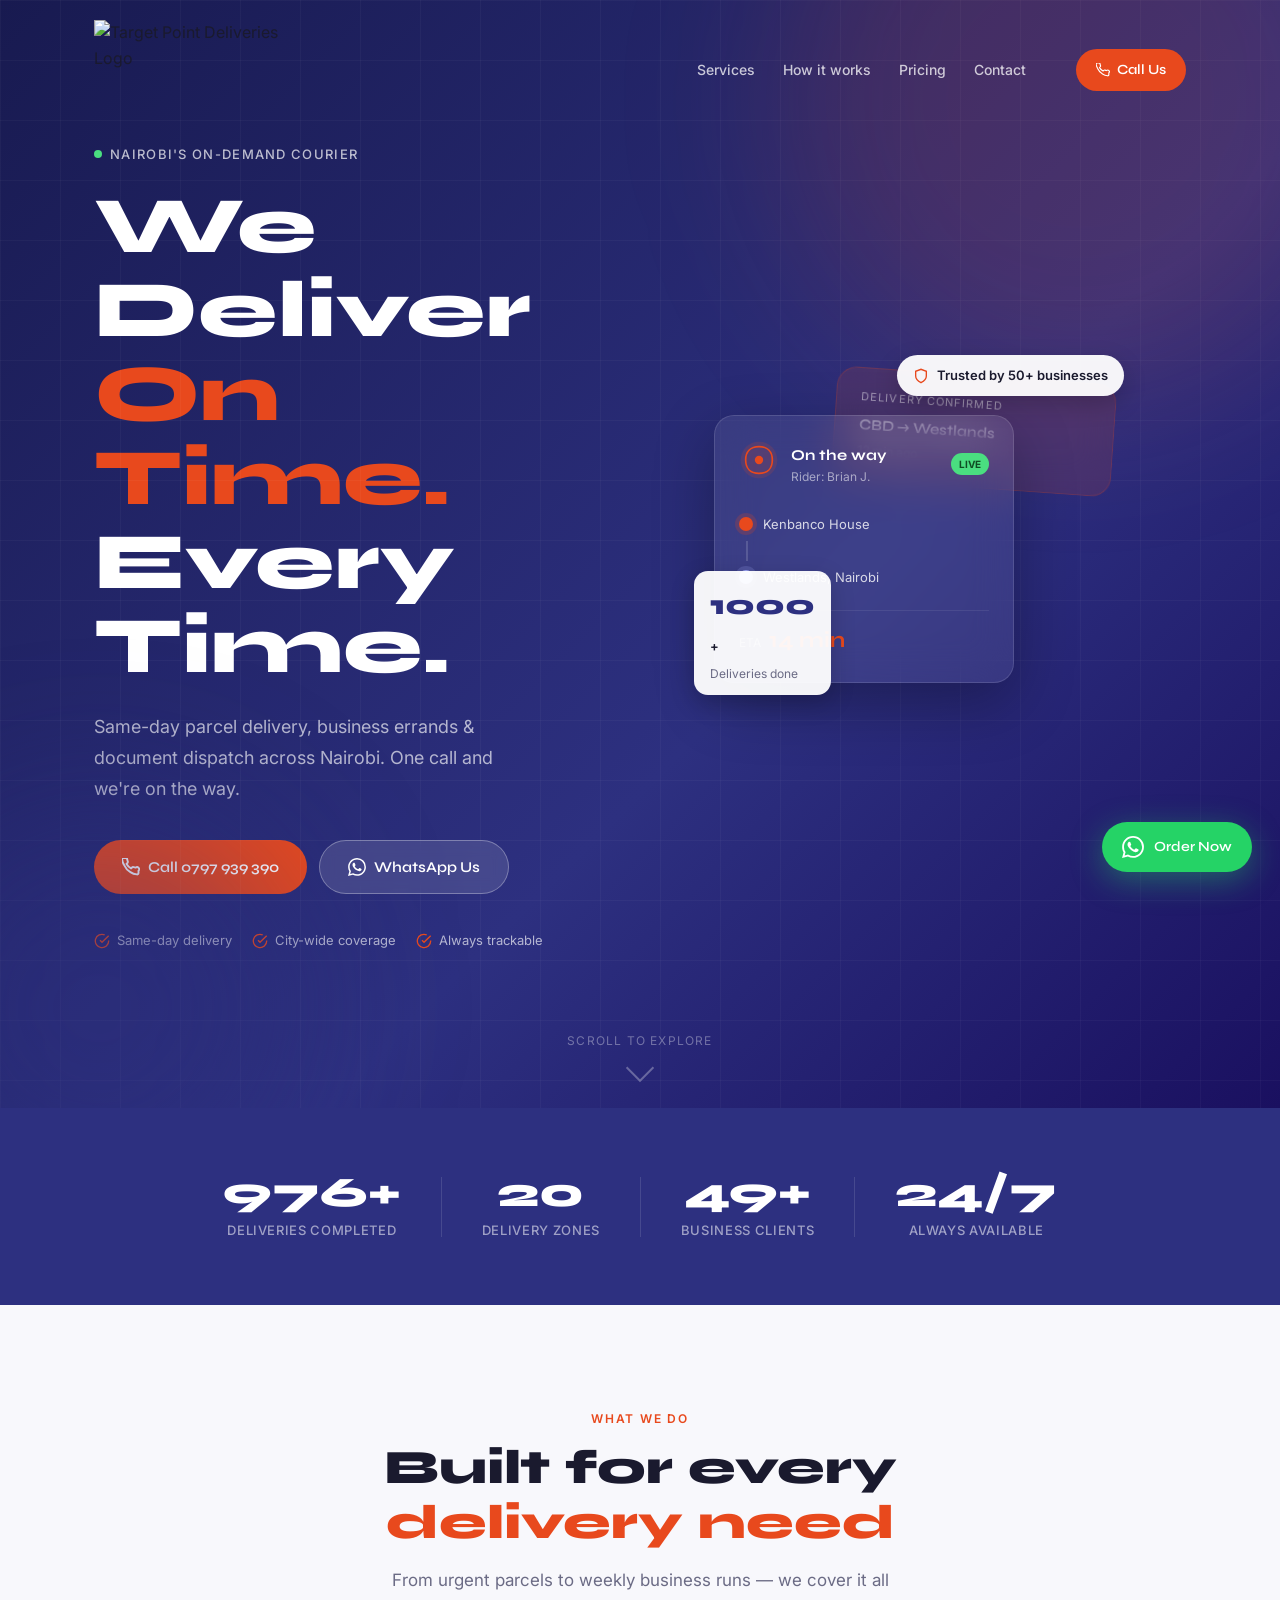
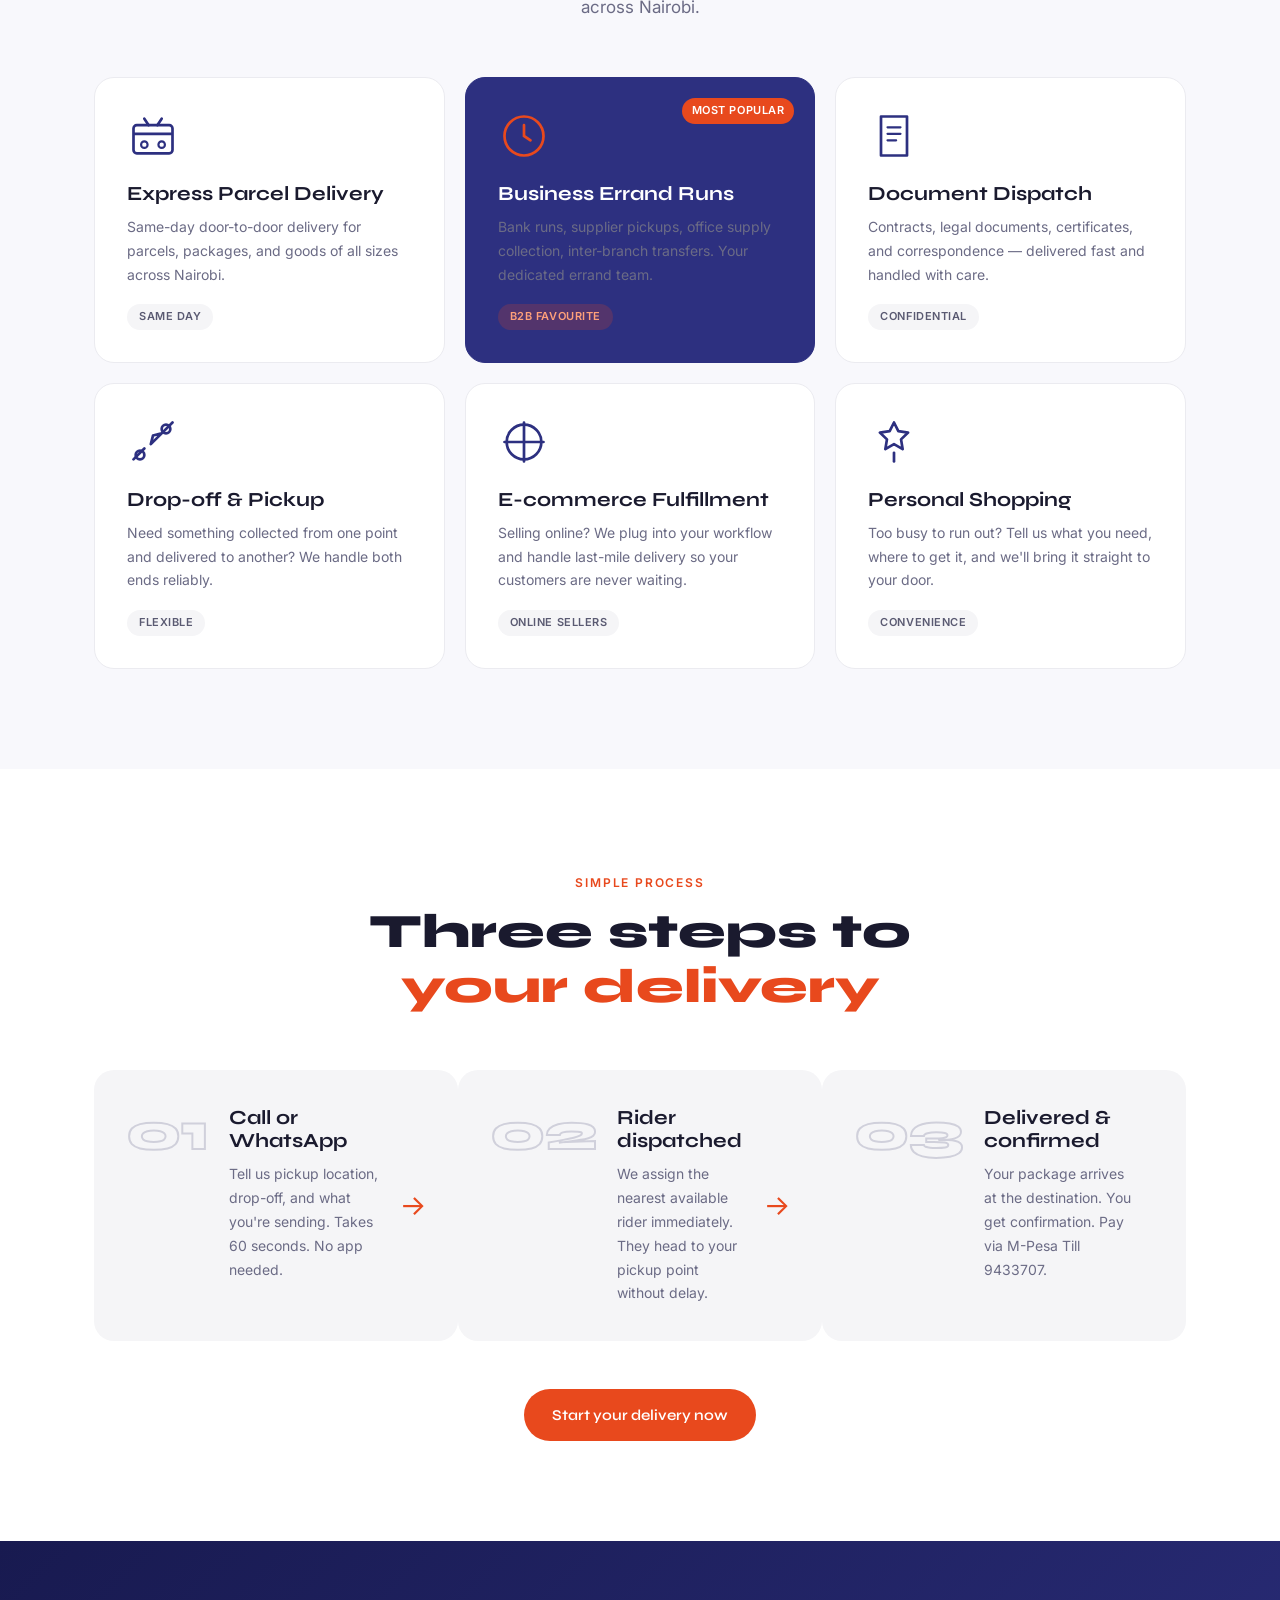
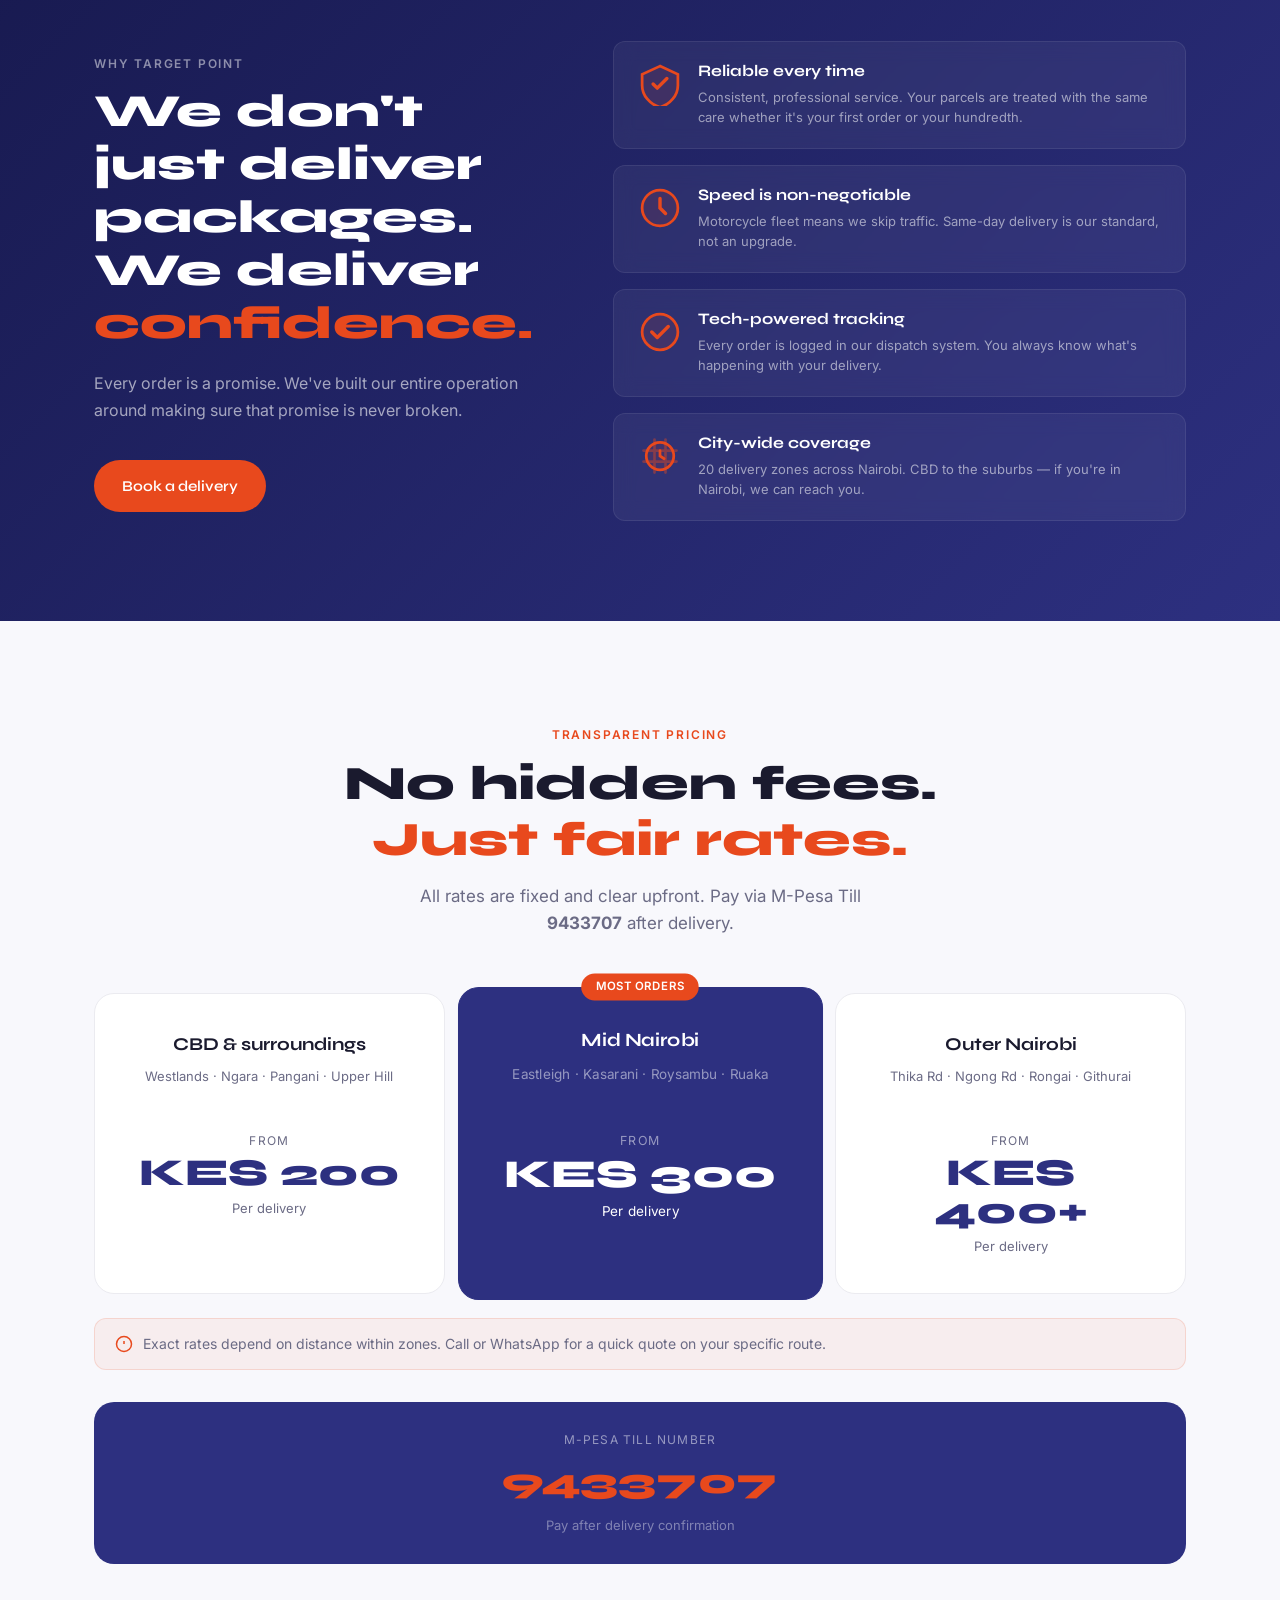
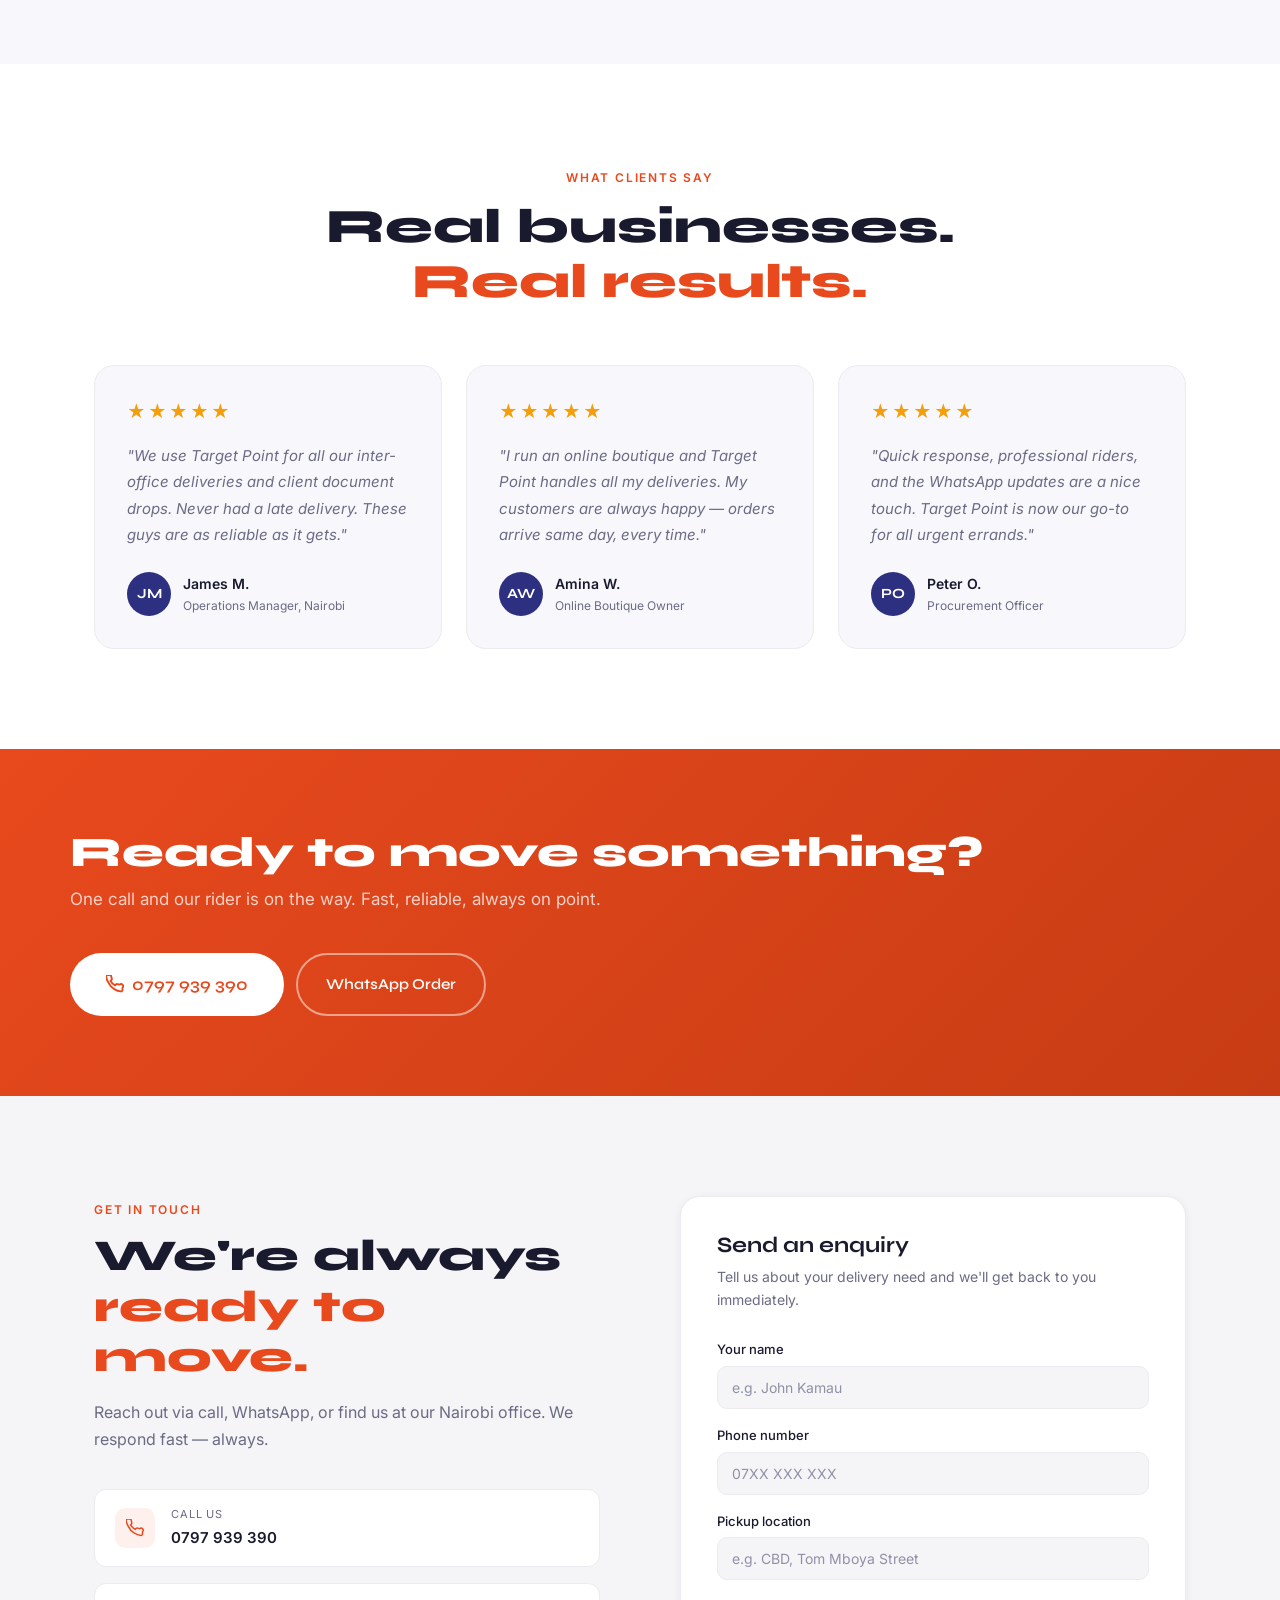
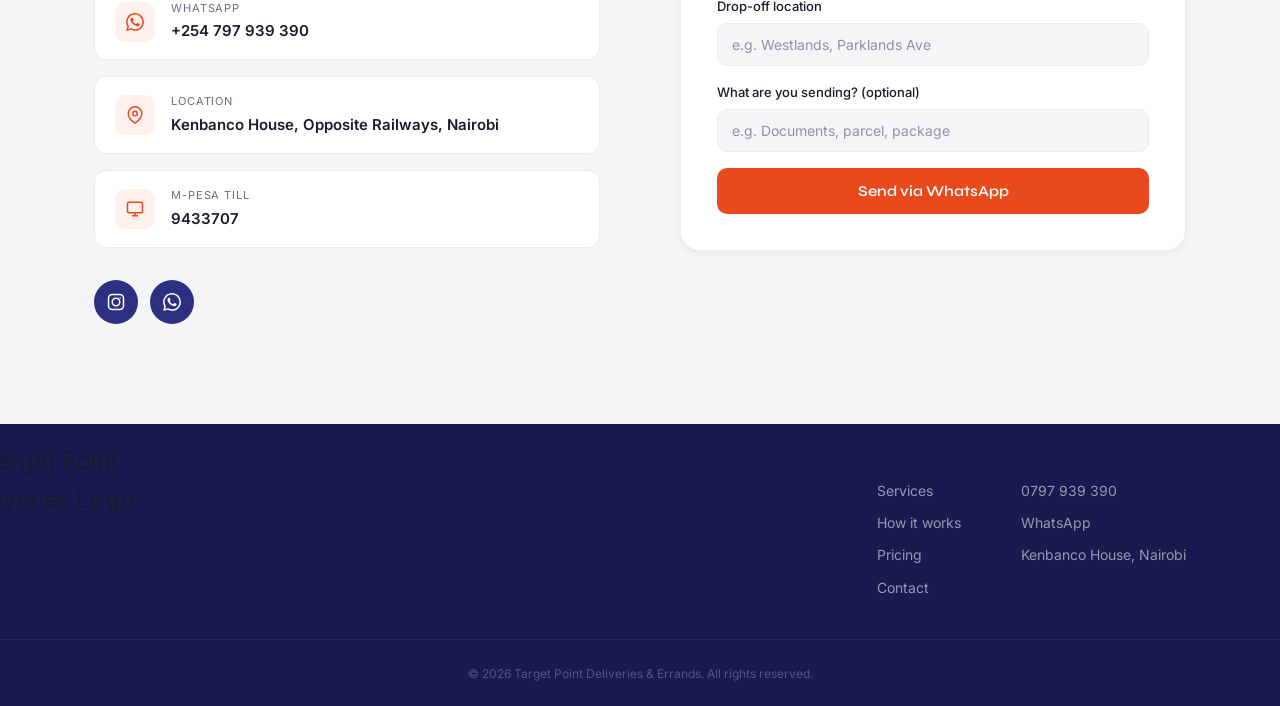
==== commit 4081c128: "Merge branch 'main' of https://github.com/grandlenscoltd-oss/targetpointdeliveries" ====
--- a/index.html
+++ b/index.html
@@ -1,22 +1,38 @@
-<!DOCTYPE html>
+<!doctype html>
 <html lang="en">
-<head>
-  <meta charset="UTF-8" />
-  <meta name="viewport" content="width=device-width, initial-scale=1.0" />
-  <title>Target Point Deliveries & Errands | Fast, Reliable, Always on Point</title>
-  <meta name="description" content="Nairobi's fastest motorcycle courier service. Same-day parcel delivery, business errands & document dispatch across the city. Call 0797 939 390." />
-  <link rel="preconnect" href="https://fonts.googleapis.com" />
-  <link rel="preconnect" href="https://fonts.gstatic.com" crossorigin />
-  <link href="https://fonts.googleapis.com/css2?family=Syne:wght@400;600;700;800&family=Inter:wght@400;500;600&display=swap" rel="stylesheet" />
-  <link rel="stylesheet" href="style.css" />
-</head>
-<body>
-
-  <!-- FLOATING WHATSAPP -->
-  <a href="https://wa.me/254797939390?text=Hi%20Target%20Point%2C%20I%27d%20like%20to%20make%20a%20delivery%20enquiry." class="wa-float" target="_blank" aria-label="Chat on WhatsApp">
-    <svg viewBox="0 0 24 24" fill="currentColor"><path d="M17.472 14.382c-.297-.149-1.758-.867-2.03-.967-.273-.099-.471-.148-.67.15-.197.297-.767.966-.94 1.164-.173.199-.347.223-.644.075-.297-.15-1.255-.463-2.39-1.475-.883-.788-1.48-1.761-1.653-2.059-.173-.297-.018-.458.13-.606.134-.133.298-.347.446-.52.149-.174.198-.298.298-.497.099-.198.05-.371-.025-.52-.075-.149-.669-1.612-.916-2.207-.242-.579-.487-.5-.669-.51-.173-.008-.371-.01-.57-.01-.198 0-.52.074-.792.372-.272.297-1.04 1.016-1.04 2.479 0 1.462 1.065 2.875 1.213 3.074.149.198 2.096 3.2 5.077 4.487.709.306 1.262.489 1.694.625.712.227 1.36.195 1.871.118.571-.085 1.758-.719 2.006-1.413.248-.694.248-1.289.173-1.413-.074-.124-.272-.198-.57-.347m-5.421 7.403h-.004a9.87 9.87 0 01-5.031-1.378l-.361-.214-3.741.982.998-3.648-.235-.374a9.86 9.86 0 01-1.51-5.26c.001-5.45 4.436-9.884 9.888-9.884 2.64 0 5.122 1.03 6.988 2.898a9.825 9.825 0 012.893 6.994c-.003 5.45-4.437 9.884-9.885 9.884m8.413-18.297A11.815 11.815 0 0012.05 0C5.495 0 .16 5.335.157 11.892c0 2.096.547 4.142 1.588 5.945L.057 24l6.305-1.654a11.882 11.882 0 005.683 1.448h.005c6.554 0 11.89-5.335 11.893-11.893a11.821 11.821 0 00-3.48-8.413z"/></svg>
-    <span>Order Now</span>
-  </a>
+  <head>
+    <meta charset="UTF-8" />
+    <meta name="viewport" content="width=device-width, initial-scale=1.0" />
+    <title>
+      Target Point Deliveries & Errands | Fast, Reliable, Always on Point
+    </title>
+    <meta
+      name="description"
+      content="Nairobi's fastest motorcycle courier service. Same-day parcel delivery, business errands & document dispatch across the city. Call 0797 939 390."
+    />
+    <link rel="preconnect" href="https://fonts.googleapis.com" />
+    <link rel="preconnect" href="https://fonts.gstatic.com" crossorigin />
+    <link
+      href="https://fonts.googleapis.com/css2?family=Syne:wght@400;600;700;800&family=Inter:wght@400;500;600&display=swap"
+      rel="stylesheet"
+    />
+    <link rel="stylesheet" href="style.css" />
+  </head>
+  <body>
+    <!-- FLOATING WHATSAPP -->
+    <a
+      href="https://wa.me/254797939390?text=Hi%20Target%20Point%2C%20I%27d%20like%20to%20make%20a%20delivery%20enquiry."
+      class="wa-float"
+      target="_blank"
+      aria-label="Chat on WhatsApp"
+    >
+      <svg viewBox="0 0 24 24" fill="currentColor">
+        <path
+          d="M17.472 14.382c-.297-.149-1.758-.867-2.03-.967-.273-.099-.471-.148-.67.15-.197.297-.767.966-.94 1.164-.173.199-.347.223-.644.075-.297-.15-1.255-.463-2.39-1.475-.883-.788-1.48-1.761-1.653-2.059-.173-.297-.018-.458.13-.606.134-.133.298-.347.446-.52.149-.174.198-.298.298-.497.099-.198.05-.371-.025-.52-.075-.149-.669-1.612-.916-2.207-.242-.579-.487-.5-.669-.51-.173-.008-.371-.01-.57-.01-.198 0-.52.074-.792.372-.272.297-1.04 1.016-1.04 2.479 0 1.462 1.065 2.875 1.213 3.074.149.198 2.096 3.2 5.077 4.487.709.306 1.262.489 1.694.625.712.227 1.36.195 1.871.118.571-.085 1.758-.719 2.006-1.413.248-.694.248-1.289.173-1.413-.074-.124-.272-.198-.57-.347m-5.421 7.403h-.004a9.87 9.87 0 01-5.031-1.378l-.361-.214-3.741.982.998-3.648-.235-.374a9.86 9.86 0 01-1.51-5.26c.001-5.45 4.436-9.884 9.888-9.884 2.64 0 5.122 1.03 6.988 2.898a9.825 9.825 0 012.893 6.994c-.003 5.45-4.437 9.884-9.885 9.884m8.413-18.297A11.815 11.815 0 0012.05 0C5.495 0 .16 5.335.157 11.892c0 2.096.547 4.142 1.588 5.945L.057 24l6.305-1.654a11.882 11.882 0 005.683 1.448h.005c6.554 0 11.89-5.335 11.893-11.893a11.821 11.821 0 00-3.48-8.413z"
+        />
+      </svg>
+      <span>Order Now</span>
+    </a>
 
     <!-- NAV -->
     <nav class="nav" id="nav">
@@ -61,463 +77,912 @@
       </div>
     </nav>
 
-  <!-- HERO -->
-  <section class="hero" id="home">
-    <div class="hero-bg-grid"></div>
-    <div class="hero-orb hero-orb-1"></div>
-    <div class="hero-orb hero-orb-2"></div>
-    <div class="hero-inner">
-      <div class="hero-content">
-        <div class="hero-eyebrow">
-          <span class="pulse-dot"></span>
-          Nairobi's On-Demand Courier
-        </div>
-        <h1 class="hero-h1">
-          We Deliver<br/>
-          <span class="hero-accent">On Time.</span><br/>
-          Every Time.
-        </h1>
-        <p class="hero-desc">Same-day parcel delivery, business errands & document dispatch across Nairobi. One call and we're on the way.</p>
-        <div class="hero-ctas">
-          <a href="tel:0797939390" class="btn-primary">
-            <svg viewBox="0 0 24 24" fill="none" stroke="currentColor" stroke-width="2.5"><path d="M22 16.92v3a2 2 0 01-2.18 2 19.79 19.79 0 01-8.63-3.07A19.5 19.5 0 013.07 9.81 19.79 19.79 0 01.01 1.18 2 2 0 012 0h3a2 2 0 012 1.72c.127.96.361 1.903.7 2.81a2 2 0 01-.45 2.11L6.09 7.91a16 16 0 006 6l1.27-1.27a2 2 0 012.11-.45c.907.339 1.85.573 2.81.7A2 2 0 0122 16.92z"/></svg>
-            Call 0797 939 390
+    <!-- HERO -->
+    <section class="hero" id="home">
+      <div class="hero-bg-grid"></div>
+      <div class="hero-orb hero-orb-1"></div>
+      <div class="hero-orb hero-orb-2"></div>
+      <div class="hero-inner">
+        <div class="hero-content">
+          <div class="hero-eyebrow">
+            <span class="pulse-dot"></span>
+            Nairobi's On-Demand Courier
+          </div>
+          <h1 class="hero-h1">
+            We Deliver<br />
+            <span class="hero-accent">On Time.</span><br />
+            Every Time.
+          </h1>
+          <p class="hero-desc">
+            Same-day parcel delivery, business errands & document dispatch
+            across Nairobi. One call and we're on the way.
+          </p>
+          <div class="hero-ctas">
+            <a href="tel:0797939390" class="btn-primary">
+              <svg
+                viewBox="0 0 24 24"
+                fill="none"
+                stroke="currentColor"
+                stroke-width="2.5"
+              >
+                <path
+                  d="M22 16.92v3a2 2 0 01-2.18 2 19.79 19.79 0 01-8.63-3.07A19.5 19.5 0 013.07 9.81 19.79 19.79 0 01.01 1.18 2 2 0 012 0h3a2 2 0 012 1.72c.127.96.361 1.903.7 2.81a2 2 0 01-.45 2.11L6.09 7.91a16 16 0 006 6l1.27-1.27a2 2 0 012.11-.45c.907.339 1.85.573 2.81.7A2 2 0 0122 16.92z"
+                />
+              </svg>
+              Call 0797 939 390
+            </a>
+            <a
+              href="https://wa.me/254797939390?text=Hi%20Target%20Point%2C%20I%27d%20like%20to%20make%20a%20delivery%20enquiry."
+              target="_blank"
+              class="btn-secondary"
+            >
+              <svg viewBox="0 0 24 24" fill="currentColor">
+                <path
+                  d="M17.472 14.382c-.297-.149-1.758-.867-2.03-.967-.273-.099-.471-.148-.67.15-.197.297-.767.966-.94 1.164-.173.199-.347.223-.644.075-.297-.15-1.255-.463-2.39-1.475-.883-.788-1.48-1.761-1.653-2.059-.173-.297-.018-.458.13-.606.134-.133.298-.347.446-.52.149-.174.198-.298.298-.497.099-.198.05-.371-.025-.52-.075-.149-.669-1.612-.916-2.207-.242-.579-.487-.5-.669-.51-.173-.008-.371-.01-.57-.01-.198 0-.52.074-.792.372-.272.297-1.04 1.016-1.04 2.479 0 1.462 1.065 2.875 1.213 3.074.149.198 2.096 3.2 5.077 4.487.709.306 1.262.489 1.694.625.712.227 1.36.195 1.871.118.571-.085 1.758-.719 2.006-1.413.248-.694.248-1.289.173-1.413-.074-.124-.272-.198-.57-.347m-5.421 7.403h-.004a9.87 9.87 0 01-5.031-1.378l-.361-.214-3.741.982.998-3.648-.235-.374a9.86 9.86 0 01-1.51-5.26c.001-5.45 4.436-9.884 9.888-9.884 2.64 0 5.122 1.03 6.988 2.898a9.825 9.825 0 012.893 6.994c-.003 5.45-4.437 9.884-9.885 9.884m8.413-18.297A11.815 11.815 0 0012.05 0C5.495 0 .16 5.335.157 11.892c0 2.096.547 4.142 1.588 5.945L.057 24l6.305-1.654a11.882 11.882 0 005.683 1.448h.005c6.554 0 11.89-5.335 11.893-11.893a11.821 11.821 0 00-3.48-8.413z"
+                />
+              </svg>
+              WhatsApp Us
+            </a>
+          </div>
+          <div class="hero-trust">
+            <div class="trust-item">
+              <svg
+                viewBox="0 0 24 24"
+                fill="none"
+                stroke="#E8491D"
+                stroke-width="2"
+              >
+                <path d="M22 11.08V12a10 10 0 11-5.93-9.14" />
+                <polyline points="22 4 12 14.01 9 11.01" />
+              </svg>
+              Same-day delivery
+            </div>
+            <div class="trust-item">
+              <svg
+                viewBox="0 0 24 24"
+                fill="none"
+                stroke="#E8491D"
+                stroke-width="2"
+              >
+                <path d="M22 11.08V12a10 10 0 11-5.93-9.14" />
+                <polyline points="22 4 12 14.01 9 11.01" />
+              </svg>
+              City-wide coverage
+            </div>
+            <div class="trust-item">
+              <svg
+                viewBox="0 0 24 24"
+                fill="none"
+                stroke="#E8491D"
+                stroke-width="2"
+              >
+                <path d="M22 11.08V12a10 10 0 11-5.93-9.14" />
+                <polyline points="22 4 12 14.01 9 11.01" />
+              </svg>
+              Always trackable
+            </div>
+          </div>
+        </div>
+        <div class="hero-visual">
+          <div class="hero-card-stack">
+            <div class="hero-card hero-card-back">
+              <div class="hc-label">Delivery confirmed</div>
+              <div class="hc-sub">CBD → Westlands</div>
+              <div class="hc-time">12 min ago</div>
+            </div>
+            <div class="hero-card hero-card-front">
+              <div class="hc-top">
+                <div class="hc-icon">
+                  <svg viewBox="0 0 48 48" fill="none">
+                    <circle
+                      cx="24"
+                      cy="24"
+                      r="22"
+                      fill="#E8491D"
+                      opacity="0.15"
+                    />
+                    <path
+                      d="M8 24 C8 14 14 8 24 8 S40 14 40 24 S34 40 24 40 S8 34 8 24"
+                      stroke="#E8491D"
+                      stroke-width="2"
+                      fill="none"
+                    />
+                    <circle cx="24" cy="24" r="5" fill="#E8491D" />
+                  </svg>
+                </div>
+                <div>
+                  <div class="hc-status">On the way</div>
+                  <div class="hc-rider">Rider: Brian J.</div>
+                </div>
+                <div class="hc-badge">LIVE</div>
+              </div>
+              <div class="hc-route">
+                <div class="hc-point hc-point-from">
+                  <span class="dot dot-orange"></span>
+                  <span>Kenbanco House</span>
+                </div>
+                <div class="hc-line-vert"></div>
+                <div class="hc-point hc-point-to">
+                  <span class="dot dot-navy"></span>
+                  <span>Westlands, Nairobi</span>
+                </div>
+              </div>
+              <div class="hc-eta">
+                <span class="eta-label">ETA</span>
+                <span class="eta-val">14 min</span>
+              </div>
+            </div>
+            <div class="hero-stat-pill hero-stat-1">
+              <span class="stat-num" data-target="1000">0</span>+
+              <span class="stat-lbl">Deliveries done</span>
+            </div>
+            <div class="hero-stat-pill hero-stat-2">
+              <svg
+                viewBox="0 0 24 24"
+                fill="none"
+                stroke="#E8491D"
+                stroke-width="2"
+              >
+                <path d="M12 22s8-4 8-10V5l-8-3-8 3v7c0 6 8 10 8 10z" />
+              </svg>
+              Trusted by 50+ businesses
+            </div>
+          </div>
+        </div>
+      </div>
+      <div class="hero-scroll-hint">
+        <span>Scroll to explore</span>
+        <div class="scroll-arrow"></div>
+      </div>
+    </section>
+
+    <!-- STATS BAR -->
+    <section class="stats-bar">
+      <div class="stats-inner">
+        <div class="stat-item">
+          <div class="stat-number">
+            <span data-target="1000" class="counter">0</span>+
+          </div>
+          <div class="stat-label">Deliveries completed</div>
+        </div>
+        <div class="stat-divider"></div>
+        <div class="stat-item">
+          <div class="stat-number">
+            <span data-target="20" class="counter">0</span>
+          </div>
+          <div class="stat-label">Delivery zones</div>
+        </div>
+        <div class="stat-divider"></div>
+        <div class="stat-item">
+          <div class="stat-number">
+            <span data-target="50" class="counter">0</span>+
+          </div>
+          <div class="stat-label">Business clients</div>
+        </div>
+        <div class="stat-divider"></div>
+        <div class="stat-item">
+          <div class="stat-number">24/7</div>
+          <div class="stat-label">Always available</div>
+        </div>
+      </div>
+    </section>
+
+    <!-- SERVICES -->
+    <section class="services" id="services">
+      <div class="container">
+        <div class="section-header reveal">
+          <div class="eyebrow">What we do</div>
+          <h2>
+            Built for every<br /><span class="text-orange">delivery need</span>
+          </h2>
+          <p>
+            From urgent parcels to weekly business runs — we cover it all across
+            Nairobi.
+          </p>
+        </div>
+        <div class="services-grid">
+          <div class="service-card reveal">
+            <div class="service-icon">
+              <svg viewBox="0 0 48 48" fill="none">
+                <rect
+                  x="6"
+                  y="14"
+                  width="36"
+                  height="26"
+                  rx="3"
+                  stroke="currentColor"
+                  stroke-width="2.5"
+                />
+                <path d="M6 22h36" stroke="currentColor" stroke-width="2.5" />
+                <circle
+                  cx="16"
+                  cy="32"
+                  r="3"
+                  stroke="currentColor"
+                  stroke-width="2"
+                />
+                <circle
+                  cx="32"
+                  cy="32"
+                  r="3"
+                  stroke="currentColor"
+                  stroke-width="2"
+                />
+                <path
+                  d="M16 8l4 6M32 8l-4 6"
+                  stroke="currentColor"
+                  stroke-width="2.5"
+                  stroke-linecap="round"
+                />
+              </svg>
+            </div>
+            <h3>Express Parcel Delivery</h3>
+            <p>
+              Same-day door-to-door delivery for parcels, packages, and goods of
+              all sizes across Nairobi.
+            </p>
+            <div class="service-tag">Same day</div>
+          </div>
+          <div class="service-card service-card-featured reveal">
+            <div class="service-featured-label">Most popular</div>
+            <div class="service-icon">
+              <svg viewBox="0 0 48 48" fill="none">
+                <path
+                  d="M24 6C14.06 6 6 14.06 6 24s8.06 18 18 18 18-8.06 18-18S33.94 6 24 6z"
+                  stroke="currentColor"
+                  stroke-width="2.5"
+                />
+                <path
+                  d="M24 14v10l6 4"
+                  stroke="currentColor"
+                  stroke-width="2.5"
+                  stroke-linecap="round"
+                />
+              </svg>
+            </div>
+            <h3>Business Errand Runs</h3>
+            <p>
+              Bank runs, supplier pickups, office supply collection,
+              inter-branch transfers. Your dedicated errand team.
+            </p>
+            <div class="service-tag">B2B favourite</div>
+          </div>
+          <div class="service-card reveal">
+            <div class="service-icon">
+              <svg viewBox="0 0 48 48" fill="none">
+                <path
+                  d="M12 6h24v36H12z"
+                  stroke="currentColor"
+                  stroke-width="2.5"
+                  stroke-linejoin="round"
+                />
+                <path
+                  d="M18 16h12M18 22h12M18 28h8"
+                  stroke="currentColor"
+                  stroke-width="2"
+                  stroke-linecap="round"
+                />
+              </svg>
+            </div>
+            <h3>Document Dispatch</h3>
+            <p>
+              Contracts, legal documents, certificates, and correspondence —
+              delivered fast and handled with care.
+            </p>
+            <div class="service-tag">Confidential</div>
+          </div>
+          <div class="service-card reveal">
+            <div class="service-icon">
+              <svg viewBox="0 0 48 48" fill="none">
+                <path
+                  d="M6 40l10-10M42 6L32 16m0 0l-8 2-2 8 10-10z"
+                  stroke="currentColor"
+                  stroke-width="2.5"
+                  stroke-linecap="round"
+                  stroke-linejoin="round"
+                />
+                <circle
+                  cx="12"
+                  cy="36"
+                  r="4"
+                  stroke="currentColor"
+                  stroke-width="2.5"
+                />
+                <circle
+                  cx="36"
+                  cy="12"
+                  r="4"
+                  stroke="currentColor"
+                  stroke-width="2.5"
+                />
+              </svg>
+            </div>
+            <h3>Drop-off & Pickup</h3>
+            <p>
+              Need something collected from one point and delivered to another?
+              We handle both ends reliably.
+            </p>
+            <div class="service-tag">Flexible</div>
+          </div>
+          <div class="service-card reveal">
+            <div class="service-icon">
+              <svg viewBox="0 0 48 48" fill="none">
+                <path
+                  d="M6 24h36M24 6v36"
+                  stroke="currentColor"
+                  stroke-width="2.5"
+                  stroke-linecap="round"
+                />
+                <circle
+                  cx="24"
+                  cy="24"
+                  r="16"
+                  stroke="currentColor"
+                  stroke-width="2.5"
+                />
+              </svg>
+            </div>
+            <h3>E-commerce Fulfillment</h3>
+            <p>
+              Selling online? We plug into your workflow and handle last-mile
+              delivery so your customers are never waiting.
+            </p>
+            <div class="service-tag">Online sellers</div>
+          </div>
+          <div class="service-card reveal">
+            <div class="service-icon">
+              <svg viewBox="0 0 48 48" fill="none">
+                <path
+                  d="M24 6l4 8 9 1.3-6.5 6.3 1.5 9L24 26l-8 4.6 1.5-9L11 15.3l9-1.3z"
+                  stroke="currentColor"
+                  stroke-width="2.5"
+                  stroke-linejoin="round"
+                />
+                <path
+                  d="M24 34v8"
+                  stroke="currentColor"
+                  stroke-width="2.5"
+                  stroke-linecap="round"
+                />
+              </svg>
+            </div>
+            <h3>Personal Shopping</h3>
+            <p>
+              Too busy to run out? Tell us what you need, where to get it, and
+              we'll bring it straight to your door.
+            </p>
+            <div class="service-tag">Convenience</div>
+          </div>
+        </div>
+      </div>
+    </section>
+
+    <!-- HOW IT WORKS -->
+    <section class="how" id="how">
+      <div class="container">
+        <div class="section-header reveal">
+          <div class="eyebrow">Simple process</div>
+          <h2>
+            Three steps to<br /><span class="text-orange">your delivery</span>
+          </h2>
+        </div>
+        <div class="steps">
+          <div class="step reveal">
+            <div class="step-num">01</div>
+            <div class="step-body">
+              <h3>Call or WhatsApp</h3>
+              <p>
+                Tell us pickup location, drop-off, and what you're sending.
+                Takes 60 seconds. No app needed.
+              </p>
+            </div>
+            <div class="step-arrow">→</div>
+          </div>
+          <div class="step reveal">
+            <div class="step-num">02</div>
+            <div class="step-body">
+              <h3>Rider dispatched</h3>
+              <p>
+                We assign the nearest available rider immediately. They head to
+                your pickup point without delay.
+              </p>
+            </div>
+            <div class="step-arrow">→</div>
+          </div>
+          <div class="step reveal">
+            <div class="step-num">03</div>
+            <div class="step-body">
+              <h3>Delivered & confirmed</h3>
+              <p>
+                Your package arrives at the destination. You get confirmation.
+                Pay via M-Pesa Till 9433707.
+              </p>
+            </div>
+            <div class="step-arrow" style="opacity: 0"></div>
+          </div>
+        </div>
+        <div class="how-cta reveal">
+          <a href="tel:0797939390" class="btn-primary"
+            >Start your delivery now</a
+          >
+        </div>
+      </div>
+    </section>
+
+    <!-- WHY CHOOSE US -->
+    <section class="why" id="why">
+      <div class="why-bg"></div>
+      <div class="container">
+        <div class="why-inner">
+          <div class="why-left reveal">
+            <div class="eyebrow eyebrow-light">Why Target Point</div>
+            <h2 class="why-h2">
+              We don't just deliver packages.<br />We deliver
+              <span class="text-orange">confidence.</span>
+            </h2>
+            <p class="why-desc">
+              Every order is a promise. We've built our entire operation around
+              making sure that promise is never broken.
+            </p>
+            <a
+              href="https://wa.me/254797939390?text=Hi%20Target%20Point%2C%20I%27d%20like%20to%20make%20a%20delivery%20enquiry."
+              target="_blank"
+              class="btn-primary"
+              >Book a delivery</a
+            >
+          </div>
+          <div class="why-right reveal">
+            <div class="why-card">
+              <div class="why-icon">
+                <svg viewBox="0 0 32 32" fill="none">
+                  <path
+                    d="M16 3L3 9v8c0 7.18 5.58 13.89 13 15.93C23.42 30.89 29 24.18 29 17V9L16 3z"
+                    stroke="#E8491D"
+                    stroke-width="2"
+                    fill="rgba(232,73,29,0.1)"
+                  />
+                  <path
+                    d="M11 16l3 3 7-7"
+                    stroke="#E8491D"
+                    stroke-width="2.5"
+                    stroke-linecap="round"
+                    stroke-linejoin="round"
+                  />
+                </svg>
+              </div>
+              <div>
+                <h4>Reliable every time</h4>
+                <p>
+                  Consistent, professional service. Your parcels are treated
+                  with the same care whether it's your first order or your
+                  hundredth.
+                </p>
+              </div>
+            </div>
+            <div class="why-card">
+              <div class="why-icon">
+                <svg viewBox="0 0 32 32" fill="none">
+                  <circle
+                    cx="16"
+                    cy="16"
+                    r="13"
+                    stroke="#E8491D"
+                    stroke-width="2"
+                    fill="rgba(232,73,29,0.1)"
+                  />
+                  <path
+                    d="M16 9v7l4 4"
+                    stroke="#E8491D"
+                    stroke-width="2.5"
+                    stroke-linecap="round"
+                  />
+                </svg>
+              </div>
+              <div>
+                <h4>Speed is non-negotiable</h4>
+                <p>
+                  Motorcycle fleet means we skip traffic. Same-day delivery is
+                  our standard, not an upgrade.
+                </p>
+              </div>
+            </div>
+            <div class="why-card">
+              <div class="why-icon">
+                <svg viewBox="0 0 32 32" fill="none">
+                  <path
+                    d="M16 3C9 3 3 9 3 16s6 13 13 13 13-6 13-13S23 3 16 3z"
+                    stroke="#E8491D"
+                    stroke-width="2"
+                    fill="rgba(232,73,29,0.1)"
+                  />
+                  <path
+                    d="M10 16l4 4 8-8"
+                    stroke="#E8491D"
+                    stroke-width="2.5"
+                    stroke-linecap="round"
+                    stroke-linejoin="round"
+                  />
+                </svg>
+              </div>
+              <div>
+                <h4>Tech-powered tracking</h4>
+                <p>
+                  Every order is logged in our dispatch system. You always know
+                  what's happening with your delivery.
+                </p>
+              </div>
+            </div>
+            <div class="why-card">
+              <div class="why-icon">
+                <svg viewBox="0 0 32 32" fill="none">
+                  <path
+                    d="M4 12h24M4 20h24M12 4v24M20 4v24"
+                    stroke="#E8491D"
+                    stroke-width="2"
+                    stroke-linecap="round"
+                    opacity="0.4"
+                  />
+                  <circle
+                    cx="16"
+                    cy="16"
+                    r="10"
+                    stroke="#E8491D"
+                    stroke-width="2"
+                    fill="rgba(232,73,29,0.1)"
+                  />
+                  <path
+                    d="M16 12v4l3 2"
+                    stroke="#E8491D"
+                    stroke-width="2"
+                    stroke-linecap="round"
+                  />
+                </svg>
+              </div>
+              <div>
+                <h4>City-wide coverage</h4>
+                <p>
+                  20 delivery zones across Nairobi. CBD to the suburbs — if
+                  you're in Nairobi, we can reach you.
+                </p>
+              </div>
+            </div>
+          </div>
+        </div>
+      </div>
+    </section>
+
+    <!-- PRICING -->
+    <section class="pricing" id="pricing">
+      <div class="container">
+        <div class="section-header reveal">
+          <div class="eyebrow">Transparent pricing</div>
+          <h2>
+            No hidden fees.<br /><span class="text-orange"
+              >Just fair rates.</span
+            >
+          </h2>
+          <p>
+            All rates are fixed and clear upfront. Pay via M-Pesa Till
+            <strong>9433707</strong> after delivery.
+          </p>
+        </div>
+        <div class="pricing-grid reveal">
+          <div class="price-card">
+            <div class="price-zone">CBD & surroundings</div>
+            <div class="price-examples">
+              Westlands · Ngara · Pangani · Upper Hill
+            </div>
+            <div class="price-from">From</div>
+            <div class="price-amount">KES 200</div>
+            <div class="price-note">Per delivery</div>
+          </div>
+          <div class="price-card price-card-mid">
+            <div class="price-badge">Most orders</div>
+            <div class="price-zone">Mid Nairobi</div>
+            <div class="price-examples">
+              Eastleigh · Kasarani · Roysambu · Ruaka
+            </div>
+            <div class="price-from">From</div>
+            <div class="price-amount">KES 300</div>
+            <div class="price-note">Per delivery</div>
+          </div>
+          <div class="price-card">
+            <div class="price-zone">Outer Nairobi</div>
+            <div class="price-examples">
+              Thika Rd · Ngong Rd · Rongai · Githurai
+            </div>
+            <div class="price-from">From</div>
+            <div class="price-amount">KES 400+</div>
+            <div class="price-note">Per delivery</div>
+          </div>
+        </div>
+        <div class="pricing-note reveal">
+          <svg
+            viewBox="0 0 24 24"
+            fill="none"
+            stroke="#E8491D"
+            stroke-width="2"
+          >
+            <circle cx="12" cy="12" r="10" />
+            <line x1="12" y1="8" x2="12" y2="12" />
+            <line x1="12" y1="16" x2="12.01" y2="16" />
+          </svg>
+          Exact rates depend on distance within zones. Call or WhatsApp for a
+          quick quote on your specific route.
+        </div>
+        <div class="pricing-mpesa reveal">
+          <div class="mpesa-label">M-Pesa Till Number</div>
+          <div class="mpesa-num">9433707</div>
+          <div class="mpesa-sub">Pay after delivery confirmation</div>
+        </div>
+      </div>
+    </section>
+
+    <!-- TESTIMONIALS -->
+    <section class="testimonials" id="testimonials">
+      <div class="container">
+        <div class="section-header reveal">
+          <div class="eyebrow">What clients say</div>
+          <h2>
+            Real businesses.<br /><span class="text-orange">Real results.</span>
+          </h2>
+        </div>
+        <div class="testi-grid">
+          <div class="testi-card reveal">
+            <div class="testi-stars">★★★★★</div>
+            <p>
+              "We use Target Point for all our inter-office deliveries and
+              client document drops. Never had a late delivery. These guys are
+              as reliable as it gets."
+            </p>
+            <div class="testi-author">
+              <div class="testi-avatar">JM</div>
+              <div>
+                <div class="testi-name">James M.</div>
+                <div class="testi-role">Operations Manager, Nairobi</div>
+              </div>
+            </div>
+          </div>
+          <div class="testi-card reveal">
+            <div class="testi-stars">★★★★★</div>
+            <p>
+              "I run an online boutique and Target Point handles all my
+              deliveries. My customers are always happy — orders arrive same
+              day, every time."
+            </p>
+            <div class="testi-author">
+              <div class="testi-avatar">AW</div>
+              <div>
+                <div class="testi-name">Amina W.</div>
+                <div class="testi-role">Online Boutique Owner</div>
+              </div>
+            </div>
+          </div>
+          <div class="testi-card reveal">
+            <div class="testi-stars">★★★★★</div>
+            <p>
+              "Quick response, professional riders, and the WhatsApp updates are
+              a nice touch. Target Point is now our go-to for all urgent
+              errands."
+            </p>
+            <div class="testi-author">
+              <div class="testi-avatar">PO</div>
+              <div>
+                <div class="testi-name">Peter O.</div>
+                <div class="testi-role">Procurement Officer</div>
+              </div>
+            </div>
+          </div>
+        </div>
+      </div>
+    </section>
+
+    <!-- CTA BAND -->
+    <section class="cta-band">
+      <div class="cta-band-inner">
+        <div class="cta-band-text reveal">
+          <h2>Ready to move something?</h2>
+          <p>
+            One call and our rider is on the way. Fast, reliable, always on
+            point.
+          </p>
+        </div>
+        <div class="cta-band-actions reveal">
+          <a href="tel:0797939390" class="btn-primary btn-large">
+            <svg
+              viewBox="0 0 24 24"
+              fill="none"
+              stroke="currentColor"
+              stroke-width="2.5"
+            >
+              <path
+                d="M22 16.92v3a2 2 0 01-2.18 2 19.79 19.79 0 01-8.63-3.07A19.5 19.5 0 013.07 9.81 19.79 19.79 0 01.01 1.18 2 2 0 012 0h3a2 2 0 012 1.72c.127.96.361 1.903.7 2.81a2 2 0 01-.45 2.11L6.09 7.91a16 16 0 006 6l1.27-1.27a2 2 0 012.11-.45c.907.339 1.85.573 2.81.7A2 2 0 0122 16.92z"
+              />
+            </svg>
+            0797 939 390
           </a>
-          <a href="https://wa.me/254797939390?text=Hi%20Target%20Point%2C%20I%27d%20like%20to%20make%20a%20delivery%20enquiry." target="_blank" class="btn-secondary">
-            <svg viewBox="0 0 24 24" fill="currentColor"><path d="M17.472 14.382c-.297-.149-1.758-.867-2.03-.967-.273-.099-.471-.148-.67.15-.197.297-.767.966-.94 1.164-.173.199-.347.223-.644.075-.297-.15-1.255-.463-2.39-1.475-.883-.788-1.48-1.761-1.653-2.059-.173-.297-.018-.458.13-.606.134-.133.298-.347.446-.52.149-.174.198-.298.298-.497.099-.198.05-.371-.025-.52-.075-.149-.669-1.612-.916-2.207-.242-.579-.487-.5-.669-.51-.173-.008-.371-.01-.57-.01-.198 0-.52.074-.792.372-.272.297-1.04 1.016-1.04 2.479 0 1.462 1.065 2.875 1.213 3.074.149.198 2.096 3.2 5.077 4.487.709.306 1.262.489 1.694.625.712.227 1.36.195 1.871.118.571-.085 1.758-.719 2.006-1.413.248-.694.248-1.289.173-1.413-.074-.124-.272-.198-.57-.347m-5.421 7.403h-.004a9.87 9.87 0 01-5.031-1.378l-.361-.214-3.741.982.998-3.648-.235-.374a9.86 9.86 0 01-1.51-5.26c.001-5.45 4.436-9.884 9.888-9.884 2.64 0 5.122 1.03 6.988 2.898a9.825 9.825 0 012.893 6.994c-.003 5.45-4.437 9.884-9.885 9.884m8.413-18.297A11.815 11.815 0 0012.05 0C5.495 0 .16 5.335.157 11.892c0 2.096.547 4.142 1.588 5.945L.057 24l6.305-1.654a11.882 11.882 0 005.683 1.448h.005c6.554 0 11.89-5.335 11.893-11.893a11.821 11.821 0 00-3.48-8.413z"/></svg>
-            WhatsApp Us
+          <a
+            href="https://wa.me/254797939390?text=Hi%20Target%20Point%2C%20I%27d%20like%20to%20make%20a%20delivery%20enquiry."
+            target="_blank"
+            class="btn-outline-white"
+          >
+            WhatsApp Order
           </a>
         </div>
-        <div class="hero-trust">
-          <div class="trust-item">
-            <svg viewBox="0 0 24 24" fill="none" stroke="#E8491D" stroke-width="2"><path d="M22 11.08V12a10 10 0 11-5.93-9.14"/><polyline points="22 4 12 14.01 9 11.01"/></svg>
-            Same-day delivery
-          </div>
-          <div class="trust-item">
-            <svg viewBox="0 0 24 24" fill="none" stroke="#E8491D" stroke-width="2"><path d="M22 11.08V12a10 10 0 11-5.93-9.14"/><polyline points="22 4 12 14.01 9 11.01"/></svg>
-            City-wide coverage
-          </div>
-          <div class="trust-item">
-            <svg viewBox="0 0 24 24" fill="none" stroke="#E8491D" stroke-width="2"><path d="M22 11.08V12a10 10 0 11-5.93-9.14"/><polyline points="22 4 12 14.01 9 11.01"/></svg>
-            Always trackable
-          </div>
-        </div>
-      </div>
-      <div class="hero-visual">
-        <div class="hero-card-stack">
-          <div class="hero-card hero-card-back">
-            <div class="hc-label">Delivery confirmed</div>
-            <div class="hc-sub">CBD → Westlands</div>
-            <div class="hc-time">12 min ago</div>
-          </div>
-          <div class="hero-card hero-card-front">
-            <div class="hc-top">
-              <div class="hc-icon">
-                <svg viewBox="0 0 48 48" fill="none"><circle cx="24" cy="24" r="22" fill="#E8491D" opacity="0.15"/><path d="M8 24 C8 14 14 8 24 8 S40 14 40 24 S34 40 24 40 S8 34 8 24" stroke="#E8491D" stroke-width="2" fill="none"/><circle cx="24" cy="24" r="5" fill="#E8491D"/></svg>
-              </div>
-              <div>
-                <div class="hc-status">On the way</div>
-                <div class="hc-rider">Rider: Brian J.</div>
-              </div>
-              <div class="hc-badge">LIVE</div>
-            </div>
-            <div class="hc-route">
-              <div class="hc-point hc-point-from">
-                <span class="dot dot-orange"></span>
-                <span>Kenbanco House</span>
-              </div>
-              <div class="hc-line-vert"></div>
-              <div class="hc-point hc-point-to">
-                <span class="dot dot-navy"></span>
-                <span>Westlands, Nairobi</span>
-              </div>
-            </div>
-            <div class="hc-eta">
-              <span class="eta-label">ETA</span>
-              <span class="eta-val">14 min</span>
-            </div>
-          </div>
-          <div class="hero-stat-pill hero-stat-1">
-            <span class="stat-num" data-target="1000">0</span>+
-            <span class="stat-lbl">Deliveries done</span>
-          </div>
-          <div class="hero-stat-pill hero-stat-2">
-            <svg viewBox="0 0 24 24" fill="none" stroke="#E8491D" stroke-width="2"><path d="M12 22s8-4 8-10V5l-8-3-8 3v7c0 6 8 10 8 10z"/></svg>
-            Trusted by 50+ businesses
-          </div>
-        </div>
-      </div>
-    </div>
-    <div class="hero-scroll-hint">
-      <span>Scroll to explore</span>
-      <div class="scroll-arrow"></div>
-    </div>
-  </section>
-
-  <!-- STATS BAR -->
-  <section class="stats-bar">
-    <div class="stats-inner">
-      <div class="stat-item">
-        <div class="stat-number"><span data-target="1000" class="counter">0</span>+</div>
-        <div class="stat-label">Deliveries completed</div>
-      </div>
-      <div class="stat-divider"></div>
-      <div class="stat-item">
-        <div class="stat-number"><span data-target="20" class="counter">0</span></div>
-        <div class="stat-label">Delivery zones</div>
-      </div>
-      <div class="stat-divider"></div>
-      <div class="stat-item">
-        <div class="stat-number"><span data-target="50" class="counter">0</span>+</div>
-        <div class="stat-label">Business clients</div>
-      </div>
-      <div class="stat-divider"></div>
-      <div class="stat-item">
-        <div class="stat-number">24/7</div>
-        <div class="stat-label">Always available</div>
-      </div>
-    </div>
-  </section>
-
-  <!-- SERVICES -->
-  <section class="services" id="services">
-    <div class="container">
-      <div class="section-header reveal">
-        <div class="eyebrow">What we do</div>
-        <h2>Built for every<br/><span class="text-orange">delivery need</span></h2>
-        <p>From urgent parcels to weekly business runs — we cover it all across Nairobi.</p>
-      </div>
-      <div class="services-grid">
-        <div class="service-card reveal">
-          <div class="service-icon">
-            <svg viewBox="0 0 48 48" fill="none"><rect x="6" y="14" width="36" height="26" rx="3" stroke="currentColor" stroke-width="2.5"/><path d="M6 22h36" stroke="currentColor" stroke-width="2.5"/><circle cx="16" cy="32" r="3" stroke="currentColor" stroke-width="2"/><circle cx="32" cy="32" r="3" stroke="currentColor" stroke-width="2"/><path d="M16 8l4 6M32 8l-4 6" stroke="currentColor" stroke-width="2.5" stroke-linecap="round"/></svg>
-          </div>
-          <h3>Express Parcel Delivery</h3>
-          <p>Same-day door-to-door delivery for parcels, packages, and goods of all sizes across Nairobi.</p>
-          <div class="service-tag">Same day</div>
-        </div>
-        <div class="service-card service-card-featured reveal">
-          <div class="service-featured-label">Most popular</div>
-          <div class="service-icon">
-            <svg viewBox="0 0 48 48" fill="none"><path d="M24 6C14.06 6 6 14.06 6 24s8.06 18 18 18 18-8.06 18-18S33.94 6 24 6z" stroke="currentColor" stroke-width="2.5"/><path d="M24 14v10l6 4" stroke="currentColor" stroke-width="2.5" stroke-linecap="round"/></svg>
-          </div>
-          <h3>Business Errand Runs</h3>
-          <p>Bank runs, supplier pickups, office supply collection, inter-branch transfers. Your dedicated errand team.</p>
-          <div class="service-tag">B2B favourite</div>
-        </div>
-        <div class="service-card reveal">
-          <div class="service-icon">
-            <svg viewBox="0 0 48 48" fill="none"><path d="M12 6h24v36H12z" stroke="currentColor" stroke-width="2.5" stroke-linejoin="round"/><path d="M18 16h12M18 22h12M18 28h8" stroke="currentColor" stroke-width="2" stroke-linecap="round"/></svg>
-          </div>
-          <h3>Document Dispatch</h3>
-          <p>Contracts, legal documents, certificates, and correspondence — delivered fast and handled with care.</p>
-          <div class="service-tag">Confidential</div>
-        </div>
-        <div class="service-card reveal">
-          <div class="service-icon">
-            <svg viewBox="0 0 48 48" fill="none"><path d="M6 40l10-10M42 6L32 16m0 0l-8 2-2 8 10-10z" stroke="currentColor" stroke-width="2.5" stroke-linecap="round" stroke-linejoin="round"/><circle cx="12" cy="36" r="4" stroke="currentColor" stroke-width="2.5"/><circle cx="36" cy="12" r="4" stroke="currentColor" stroke-width="2.5"/></svg>
-          </div>
-          <h3>Drop-off & Pickup</h3>
-          <p>Need something collected from one point and delivered to another? We handle both ends reliably.</p>
-          <div class="service-tag">Flexible</div>
-        </div>
-        <div class="service-card reveal">
-          <div class="service-icon">
-            <svg viewBox="0 0 48 48" fill="none"><path d="M6 24h36M24 6v36" stroke="currentColor" stroke-width="2.5" stroke-linecap="round"/><circle cx="24" cy="24" r="16" stroke="currentColor" stroke-width="2.5"/></svg>
-          </div>
-          <h3>E-commerce Fulfillment</h3>
-          <p>Selling online? We plug into your workflow and handle last-mile delivery so your customers are never waiting.</p>
-          <div class="service-tag">Online sellers</div>
-        </div>
-        <div class="service-card reveal">
-          <div class="service-icon">
-            <svg viewBox="0 0 48 48" fill="none"><path d="M24 6l4 8 9 1.3-6.5 6.3 1.5 9L24 26l-8 4.6 1.5-9L11 15.3l9-1.3z" stroke="currentColor" stroke-width="2.5" stroke-linejoin="round"/><path d="M24 34v8" stroke="currentColor" stroke-width="2.5" stroke-linecap="round"/></svg>
-          </div>
-          <h3>Personal Shopping</h3>
-          <p>Too busy to run out? Tell us what you need, where to get it, and we'll bring it straight to your door.</p>
-          <div class="service-tag">Convenience</div>
-        </div>
-      </div>
-    </div>
-  </section>
-
-  <!-- HOW IT WORKS -->
-  <section class="how" id="how">
-    <div class="container">
-      <div class="section-header reveal">
-        <div class="eyebrow">Simple process</div>
-        <h2>Three steps to<br/><span class="text-orange">your delivery</span></h2>
-      </div>
-      <div class="steps">
-        <div class="step reveal">
-          <div class="step-num">01</div>
-          <div class="step-body">
-            <h3>Call or WhatsApp</h3>
-            <p>Tell us pickup location, drop-off, and what you're sending. Takes 60 seconds. No app needed.</p>
-          </div>
-          <div class="step-arrow">→</div>
-        </div>
-        <div class="step reveal">
-          <div class="step-num">02</div>
-          <div class="step-body">
-            <h3>Rider dispatched</h3>
-            <p>We assign the nearest available rider immediately. They head to your pickup point without delay.</p>
-          </div>
-          <div class="step-arrow">→</div>
-        </div>
-        <div class="step reveal">
-          <div class="step-num">03</div>
-          <div class="step-body">
-            <h3>Delivered & confirmed</h3>
-            <p>Your package arrives at the destination. You get confirmation. Pay via M-Pesa Till 9433707.</p>
-          </div>
-          <div class="step-arrow" style="opacity:0"></div>
-        </div>
-      </div>
-      <div class="how-cta reveal">
-        <a href="tel:0797939390" class="btn-primary">Start your delivery now</a>
-      </div>
-    </div>
-  </section>
-
-  <!-- WHY CHOOSE US -->
-  <section class="why" id="why">
-    <div class="why-bg"></div>
-    <div class="container">
-      <div class="why-inner">
-        <div class="why-left reveal">
-          <div class="eyebrow eyebrow-light">Why Target Point</div>
-          <h2 class="why-h2">We don't just deliver packages.<br/>We deliver <span class="text-orange">confidence.</span></h2>
-          <p class="why-desc">Every order is a promise. We've built our entire operation around making sure that promise is never broken.</p>
-          <a href="https://wa.me/254797939390?text=Hi%20Target%20Point%2C%20I%27d%20like%20to%20make%20a%20delivery%20enquiry." target="_blank" class="btn-primary">Book a delivery</a>
-        </div>
-        <div class="why-right reveal">
-          <div class="why-card">
-            <div class="why-icon"><svg viewBox="0 0 32 32" fill="none"><path d="M16 3L3 9v8c0 7.18 5.58 13.89 13 15.93C23.42 30.89 29 24.18 29 17V9L16 3z" stroke="#E8491D" stroke-width="2" fill="rgba(232,73,29,0.1)"/><path d="M11 16l3 3 7-7" stroke="#E8491D" stroke-width="2.5" stroke-linecap="round" stroke-linejoin="round"/></svg></div>
-            <div>
-              <h4>Reliable every time</h4>
-              <p>Consistent, professional service. Your parcels are treated with the same care whether it's your first order or your hundredth.</p>
-            </div>
-          </div>
-          <div class="why-card">
-            <div class="why-icon"><svg viewBox="0 0 32 32" fill="none"><circle cx="16" cy="16" r="13" stroke="#E8491D" stroke-width="2" fill="rgba(232,73,29,0.1)"/><path d="M16 9v7l4 4" stroke="#E8491D" stroke-width="2.5" stroke-linecap="round"/></svg></div>
-            <div>
-              <h4>Speed is non-negotiable</h4>
-              <p>Motorcycle fleet means we skip traffic. Same-day delivery is our standard, not an upgrade.</p>
-            </div>
-          </div>
-          <div class="why-card">
-            <div class="why-icon"><svg viewBox="0 0 32 32" fill="none"><path d="M16 3C9 3 3 9 3 16s6 13 13 13 13-6 13-13S23 3 16 3z" stroke="#E8491D" stroke-width="2" fill="rgba(232,73,29,0.1)"/><path d="M10 16l4 4 8-8" stroke="#E8491D" stroke-width="2.5" stroke-linecap="round" stroke-linejoin="round"/></svg></div>
-            <div>
-              <h4>Tech-powered tracking</h4>
-              <p>Every order is logged in our dispatch system. You always know what's happening with your delivery.</p>
-            </div>
-          </div>
-          <div class="why-card">
-            <div class="why-icon"><svg viewBox="0 0 32 32" fill="none"><path d="M4 12h24M4 20h24M12 4v24M20 4v24" stroke="#E8491D" stroke-width="2" stroke-linecap="round" opacity="0.4"/><circle cx="16" cy="16" r="10" stroke="#E8491D" stroke-width="2" fill="rgba(232,73,29,0.1)"/><path d="M16 12v4l3 2" stroke="#E8491D" stroke-width="2" stroke-linecap="round"/></svg></div>
-            <div>
-              <h4>City-wide coverage</h4>
-              <p>20 delivery zones across Nairobi. CBD to the suburbs — if you're in Nairobi, we can reach you.</p>
-            </div>
-          </div>
-        </div>
-      </div>
-    </div>
-  </section>
-
-  <!-- PRICING -->
-  <section class="pricing" id="pricing">
-    <div class="container">
-      <div class="section-header reveal">
-        <div class="eyebrow">Transparent pricing</div>
-        <h2>No hidden fees.<br/><span class="text-orange">Just fair rates.</span></h2>
-        <p>All rates are fixed and clear upfront. Pay via M-Pesa Till <strong>9433707</strong> after delivery.</p>
-      </div>
-      <div class="pricing-grid reveal">
-        <div class="price-card">
-          <div class="price-zone">CBD & surroundings</div>
-          <div class="price-examples">Westlands · Ngara · Pangani · Upper Hill</div>
-          <div class="price-from">From</div>
-          <div class="price-amount">KES 200</div>
-          <div class="price-note">Per delivery</div>
-        </div>
-        <div class="price-card price-card-mid">
-          <div class="price-badge">Most orders</div>
-          <div class="price-zone">Mid Nairobi</div>
-          <div class="price-examples">Eastleigh · Kasarani · Roysambu · Ruaka</div>
-          <div class="price-from">From</div>
-          <div class="price-amount">KES 300</div>
-          <div class="price-note">Per delivery</div>
-        </div>
-        <div class="price-card">
-          <div class="price-zone">Outer Nairobi</div>
-          <div class="price-examples">Thika Rd · Ngong Rd · Rongai · Githurai</div>
-          <div class="price-from">From</div>
-          <div class="price-amount">KES 400+</div>
-          <div class="price-note">Per delivery</div>
-        </div>
-      </div>
-      <div class="pricing-note reveal">
-        <svg viewBox="0 0 24 24" fill="none" stroke="#E8491D" stroke-width="2"><circle cx="12" cy="12" r="10"/><line x1="12" y1="8" x2="12" y2="12"/><line x1="12" y1="16" x2="12.01" y2="16"/></svg>
-        Exact rates depend on distance within zones. Call or WhatsApp for a quick quote on your specific route.
-      </div>
-      <div class="pricing-mpesa reveal">
-        <div class="mpesa-label">M-Pesa Till Number</div>
-        <div class="mpesa-num">9433707</div>
-        <div class="mpesa-sub">Pay after delivery confirmation</div>
-      </div>
-    </div>
-  </section>
-
-  <!-- TESTIMONIALS -->
-  <section class="testimonials" id="testimonials">
-    <div class="container">
-      <div class="section-header reveal">
-        <div class="eyebrow">What clients say</div>
-        <h2>Real businesses.<br/><span class="text-orange">Real results.</span></h2>
-      </div>
-      <div class="testi-grid">
-        <div class="testi-card reveal">
-          <div class="testi-stars">★★★★★</div>
-          <p>"We use Target Point for all our inter-office deliveries and client document drops. Never had a late delivery. These guys are as reliable as it gets."</p>
-          <div class="testi-author">
-            <div class="testi-avatar">JM</div>
-            <div>
-              <div class="testi-name">James M.</div>
-              <div class="testi-role">Operations Manager, Nairobi</div>
-            </div>
-          </div>
-        </div>
-        <div class="testi-card reveal">
-          <div class="testi-stars">★★★★★</div>
-          <p>"I run an online boutique and Target Point handles all my deliveries. My customers are always happy — orders arrive same day, every time."</p>
-          <div class="testi-author">
-            <div class="testi-avatar">AW</div>
-            <div>
-              <div class="testi-name">Amina W.</div>
-              <div class="testi-role">Online Boutique Owner</div>
-            </div>
-          </div>
-        </div>
-        <div class="testi-card reveal">
-          <div class="testi-stars">★★★★★</div>
-          <p>"Quick response, professional riders, and the WhatsApp updates are a nice touch. Target Point is now our go-to for all urgent errands."</p>
-          <div class="testi-author">
-            <div class="testi-avatar">PO</div>
-            <div>
-              <div class="testi-name">Peter O.</div>
-              <div class="testi-role">Procurement Officer</div>
-            </div>
-          </div>
-        </div>
-      </div>
-    </div>
-  </section>
-
-  <!-- CTA BAND -->
-  <section class="cta-band">
-    <div class="cta-band-inner">
-      <div class="cta-band-text reveal">
-        <h2>Ready to move something?</h2>
-        <p>One call and our rider is on the way. Fast, reliable, always on point.</p>
-      </div>
-      <div class="cta-band-actions reveal">
-        <a href="tel:0797939390" class="btn-primary btn-large">
-          <svg viewBox="0 0 24 24" fill="none" stroke="currentColor" stroke-width="2.5"><path d="M22 16.92v3a2 2 0 01-2.18 2 19.79 19.79 0 01-8.63-3.07A19.5 19.5 0 013.07 9.81 19.79 19.79 0 01.01 1.18 2 2 0 012 0h3a2 2 0 012 1.72c.127.96.361 1.903.7 2.81a2 2 0 01-.45 2.11L6.09 7.91a16 16 0 006 6l1.27-1.27a2 2 0 012.11-.45c.907.339 1.85.573 2.81.7A2 2 0 0122 16.92z"/></svg>
-          0797 939 390
-        </a>
-        <a href="https://wa.me/254797939390?text=Hi%20Target%20Point%2C%20I%27d%20like%20to%20make%20a%20delivery%20enquiry." target="_blank" class="btn-outline-white">
-          WhatsApp Order
-        </a>
-      </div>
-    </div>
-  </section>
-
-  <!-- CONTACT -->
-  <section class="contact" id="contact">
-    <div class="container">
-      <div class="contact-grid">
-        <div class="contact-left reveal">
-          <div class="eyebrow">Get in touch</div>
-          <h2>We're always<br/><span class="text-orange">ready to move.</span></h2>
-          <p>Reach out via call, WhatsApp, or find us at our Nairobi office. We respond fast — always.</p>
-          <div class="contact-items">
-            <a href="tel:0797939390" class="contact-item">
-              <div class="ci-icon">
-                <svg viewBox="0 0 24 24" fill="none" stroke="currentColor" stroke-width="2"><path d="M22 16.92v3a2 2 0 01-2.18 2 19.79 19.79 0 01-8.63-3.07A19.5 19.5 0 013.07 9.81 19.79 19.79 0 01.01 1.18 2 2 0 012 0h3a2 2 0 012 1.72c.127.96.361 1.903.7 2.81a2 2 0 01-.45 2.11L6.09 7.91a16 16 0 006 6l1.27-1.27a2 2 0 012.11-.45c.907.339 1.85.573 2.81.7A2 2 0 0122 16.92z"/></svg>
-              </div>
-              <div>
-                <div class="ci-label">Call us</div>
-                <div class="ci-value">0797 939 390</div>
-              </div>
-            </a>
-            <a href="https://wa.me/254797939390" target="_blank" class="contact-item">
-              <div class="ci-icon">
-                <svg viewBox="0 0 24 24" fill="currentColor"><path d="M17.472 14.382c-.297-.149-1.758-.867-2.03-.967-.273-.099-.471-.148-.67.15-.197.297-.767.966-.94 1.164-.173.199-.347.223-.644.075-.297-.15-1.255-.463-2.39-1.475-.883-.788-1.48-1.761-1.653-2.059-.173-.297-.018-.458.13-.606.134-.133.298-.347.446-.52.149-.174.198-.298.298-.497.099-.198.05-.371-.025-.52-.075-.149-.669-1.612-.916-2.207-.242-.579-.487-.5-.669-.51-.173-.008-.371-.01-.57-.01-.198 0-.52.074-.792.372-.272.297-1.04 1.016-1.04 2.479 0 1.462 1.065 2.875 1.213 3.074.149.198 2.096 3.2 5.077 4.487.709.306 1.262.489 1.694.625.712.227 1.36.195 1.871.118.571-.085 1.758-.719 2.006-1.413.248-.694.248-1.289.173-1.413-.074-.124-.272-.198-.57-.347m-5.421 7.403h-.004a9.87 9.87 0 01-5.031-1.378l-.361-.214-3.741.982.998-3.648-.235-.374a9.86 9.86 0 01-1.51-5.26c.001-5.45 4.436-9.884 9.888-9.884 2.64 0 5.122 1.03 6.988 2.898a9.825 9.825 0 012.893 6.994c-.003 5.45-4.437 9.884-9.885 9.884m8.413-18.297A11.815 11.815 0 0012.05 0C5.495 0 .16 5.335.157 11.892c0 2.096.547 4.142 1.588 5.945L.057 24l6.305-1.654a11.882 11.882 0 005.683 1.448h.005c6.554 0 11.89-5.335 11.893-11.893a11.821 11.821 0 00-3.48-8.413z"/></svg>
-              </div>
-              <div>
-                <div class="ci-label">WhatsApp</div>
-                <div class="ci-value">+254 797 939 390</div>
-              </div>
-            </a>
-            <div class="contact-item">
-              <div class="ci-icon">
-                <svg viewBox="0 0 24 24" fill="none" stroke="currentColor" stroke-width="2"><path d="M21 10c0 7-9 13-9 13s-9-6-9-13a9 9 0 0118 0z"/><circle cx="12" cy="10" r="3"/></svg>
-              </div>
-              <div>
-                <div class="ci-label">Location</div>
-                <div class="ci-value">Kenbanco House, Opposite Railways, Nairobi</div>
-              </div>
-            </div>
-            <div class="contact-item">
-              <div class="ci-icon">
-                <svg viewBox="0 0 24 24" fill="none" stroke="currentColor" stroke-width="2"><rect x="2" y="3" width="20" height="14" rx="2"/><path d="M8 21h8M12 17v4"/></svg>
-              </div>
-              <div>
-                <div class="ci-label">M-Pesa Till</div>
-                <div class="ci-value">9433707</div>
-              </div>
-            </div>
-          </div>
-          <div class="social-row">
-            <a href="https://www.instagram.com/targetpoint_deliveries/" target="_blank" class="social-link" aria-label="Instagram">
-              <svg viewBox="0 0 24 24" fill="none" stroke="currentColor" stroke-width="2"><rect x="2" y="2" width="20" height="20" rx="5"/><circle cx="12" cy="12" r="5"/><circle cx="17.5" cy="6.5" r="1" fill="currentColor" stroke="none"/></svg>
-            </a>
-            <a href="https://wa.me/254797939390" target="_blank" class="social-link" aria-label="WhatsApp">
-              <svg viewBox="0 0 24 24" fill="currentColor"><path d="M17.472 14.382c-.297-.149-1.758-.867-2.03-.967-.273-.099-.471-.148-.67.15-.197.297-.767.966-.94 1.164-.173.199-.347.223-.644.075-.297-.15-1.255-.463-2.39-1.475-.883-.788-1.48-1.761-1.653-2.059-.173-.297-.018-.458.13-.606.134-.133.298-.347.446-.52.149-.174.198-.298.298-.497.099-.198.05-.371-.025-.52-.075-.149-.669-1.612-.916-2.207-.242-.579-.487-.5-.669-.51-.173-.008-.371-.01-.57-.01-.198 0-.52.074-.792.372-.272.297-1.04 1.016-1.04 2.479 0 1.462 1.065 2.875 1.213 3.074.149.198 2.096 3.2 5.077 4.487.709.306 1.262.489 1.694.625.712.227 1.36.195 1.871.118.571-.085 1.758-.719 2.006-1.413.248-.694.248-1.289.173-1.413-.074-.124-.272-.198-.57-.347m-5.421 7.403h-.004a9.87 9.87 0 01-5.031-1.378l-.361-.214-3.741.982.998-3.648-.235-.374a9.86 9.86 0 01-1.51-5.26c.001-5.45 4.436-9.884 9.888-9.884 2.64 0 5.122 1.03 6.988 2.898a9.825 9.825 0 012.893 6.994c-.003 5.45-4.437 9.884-9.885 9.884m8.413-18.297A11.815 11.815 0 0012.05 0C5.495 0 .16 5.335.157 11.892c0 2.096.547 4.142 1.588 5.945L.057 24l6.305-1.654a11.882 11.882 0 005.683 1.448h.005c6.554 0 11.89-5.335 11.893-11.893a11.821 11.821 0 00-3.48-8.413z"/></svg>
-            </a>
-          </div>
-        </div>
-        <div class="contact-right reveal">
-          <div class="enquiry-form">
-            <h3>Send an enquiry</h3>
-            <p>Tell us about your delivery need and we'll get back to you immediately.</p>
-            <div class="form-group">
-              <label>Your name</label>
-              <input type="text" id="fname" placeholder="e.g. John Kamau" />
-            </div>
-            <div class="form-group">
-              <label>Phone number</label>
-              <input type="tel" id="fphone" placeholder="07XX XXX XXX" />
-            </div>
-            <div class="form-group">
-              <label>Pickup location</label>
-              <input type="text" id="fpickup" placeholder="e.g. CBD, Tom Mboya Street" />
-            </div>
-            <div class="form-group">
-              <label>Drop-off location</label>
-              <input type="text" id="fdropoff" placeholder="e.g. Westlands, Parklands Ave" />
-            </div>
-            <div class="form-group">
-              <label>What are you sending? (optional)</label>
-              <input type="text" id="fitem" placeholder="e.g. Documents, parcel, package" />
-            </div>
-            <button class="btn-primary btn-full" id="sendEnquiry">Send via WhatsApp</button>
-          </div>
-        </div>
-      </div>
-    </div>
-  </section>
+      </div>
+    </section>
+
+    <!-- CONTACT -->
+    <section class="contact" id="contact">
+      <div class="container">
+        <div class="contact-grid">
+          <div class="contact-left reveal">
+            <div class="eyebrow">Get in touch</div>
+            <h2>
+              We're always<br /><span class="text-orange">ready to move.</span>
+            </h2>
+            <p>
+              Reach out via call, WhatsApp, or find us at our Nairobi office. We
+              respond fast — always.
+            </p>
+            <div class="contact-items">
+              <a href="tel:0797939390" class="contact-item">
+                <div class="ci-icon">
+                  <svg
+                    viewBox="0 0 24 24"
+                    fill="none"
+                    stroke="currentColor"
+                    stroke-width="2"
+                  >
+                    <path
+                      d="M22 16.92v3a2 2 0 01-2.18 2 19.79 19.79 0 01-8.63-3.07A19.5 19.5 0 013.07 9.81 19.79 19.79 0 01.01 1.18 2 2 0 012 0h3a2 2 0 012 1.72c.127.96.361 1.903.7 2.81a2 2 0 01-.45 2.11L6.09 7.91a16 16 0 006 6l1.27-1.27a2 2 0 012.11-.45c.907.339 1.85.573 2.81.7A2 2 0 0122 16.92z"
+                    />
+                  </svg>
+                </div>
+                <div>
+                  <div class="ci-label">Call us</div>
+                  <div class="ci-value">0797 939 390</div>
+                </div>
+              </a>
+              <a
+                href="https://wa.me/254797939390"
+                target="_blank"
+                class="contact-item"
+              >
+                <div class="ci-icon">
+                  <svg viewBox="0 0 24 24" fill="currentColor">
+                    <path
+                      d="M17.472 14.382c-.297-.149-1.758-.867-2.03-.967-.273-.099-.471-.148-.67.15-.197.297-.767.966-.94 1.164-.173.199-.347.223-.644.075-.297-.15-1.255-.463-2.39-1.475-.883-.788-1.48-1.761-1.653-2.059-.173-.297-.018-.458.13-.606.134-.133.298-.347.446-.52.149-.174.198-.298.298-.497.099-.198.05-.371-.025-.52-.075-.149-.669-1.612-.916-2.207-.242-.579-.487-.5-.669-.51-.173-.008-.371-.01-.57-.01-.198 0-.52.074-.792.372-.272.297-1.04 1.016-1.04 2.479 0 1.462 1.065 2.875 1.213 3.074.149.198 2.096 3.2 5.077 4.487.709.306 1.262.489 1.694.625.712.227 1.36.195 1.871.118.571-.085 1.758-.719 2.006-1.413.248-.694.248-1.289.173-1.413-.074-.124-.272-.198-.57-.347m-5.421 7.403h-.004a9.87 9.87 0 01-5.031-1.378l-.361-.214-3.741.982.998-3.648-.235-.374a9.86 9.86 0 01-1.51-5.26c.001-5.45 4.436-9.884 9.888-9.884 2.64 0 5.122 1.03 6.988 2.898a9.825 9.825 0 012.893 6.994c-.003 5.45-4.437 9.884-9.885 9.884m8.413-18.297A11.815 11.815 0 0012.05 0C5.495 0 .16 5.335.157 11.892c0 2.096.547 4.142 1.588 5.945L.057 24l6.305-1.654a11.882 11.882 0 005.683 1.448h.005c6.554 0 11.89-5.335 11.893-11.893a11.821 11.821 0 00-3.48-8.413z"
+                    />
+                  </svg>
+                </div>
+                <div>
+                  <div class="ci-label">WhatsApp</div>
+                  <div class="ci-value">+254 797 939 390</div>
+                </div>
+              </a>
+              <div class="contact-item">
+                <div class="ci-icon">
+                  <svg
+                    viewBox="0 0 24 24"
+                    fill="none"
+                    stroke="currentColor"
+                    stroke-width="2"
+                  >
+                    <path d="M21 10c0 7-9 13-9 13s-9-6-9-13a9 9 0 0118 0z" />
+                    <circle cx="12" cy="10" r="3" />
+                  </svg>
+                </div>
+                <div>
+                  <div class="ci-label">Location</div>
+                  <div class="ci-value">
+                    Kenbanco House, Opposite Railways, Nairobi
+                  </div>
+                </div>
+              </div>
+              <div class="contact-item">
+                <div class="ci-icon">
+                  <svg
+                    viewBox="0 0 24 24"
+                    fill="none"
+                    stroke="currentColor"
+                    stroke-width="2"
+                  >
+                    <rect x="2" y="3" width="20" height="14" rx="2" />
+                    <path d="M8 21h8M12 17v4" />
+                  </svg>
+                </div>
+                <div>
+                  <div class="ci-label">M-Pesa Till</div>
+                  <div class="ci-value">9433707</div>
+                </div>
+              </div>
+            </div>
+            <div class="social-row">
+              <a
+                href="https://www.instagram.com/targetpoint_deliveries/"
+                target="_blank"
+                class="social-link"
+                aria-label="Instagram"
+              >
+                <svg
+                  viewBox="0 0 24 24"
+                  fill="none"
+                  stroke="currentColor"
+                  stroke-width="2"
+                >
+                  <rect x="2" y="2" width="20" height="20" rx="5" />
+                  <circle cx="12" cy="12" r="5" />
+                  <circle
+                    cx="17.5"
+                    cy="6.5"
+                    r="1"
+                    fill="currentColor"
+                    stroke="none"
+                  />
+                </svg>
+              </a>
+              <a
+                href="https://wa.me/254797939390"
+                target="_blank"
+                class="social-link"
+                aria-label="WhatsApp"
+              >
+                <svg viewBox="0 0 24 24" fill="currentColor">
+                  <path
+                    d="M17.472 14.382c-.297-.149-1.758-.867-2.03-.967-.273-.099-.471-.148-.67.15-.197.297-.767.966-.94 1.164-.173.199-.347.223-.644.075-.297-.15-1.255-.463-2.39-1.475-.883-.788-1.48-1.761-1.653-2.059-.173-.297-.018-.458.13-.606.134-.133.298-.347.446-.52.149-.174.198-.298.298-.497.099-.198.05-.371-.025-.52-.075-.149-.669-1.612-.916-2.207-.242-.579-.487-.5-.669-.51-.173-.008-.371-.01-.57-.01-.198 0-.52.074-.792.372-.272.297-1.04 1.016-1.04 2.479 0 1.462 1.065 2.875 1.213 3.074.149.198 2.096 3.2 5.077 4.487.709.306 1.262.489 1.694.625.712.227 1.36.195 1.871.118.571-.085 1.758-.719 2.006-1.413.248-.694.248-1.289.173-1.413-.074-.124-.272-.198-.57-.347m-5.421 7.403h-.004a9.87 9.87 0 01-5.031-1.378l-.361-.214-3.741.982.998-3.648-.235-.374a9.86 9.86 0 01-1.51-5.26c.001-5.45 4.436-9.884 9.888-9.884 2.64 0 5.122 1.03 6.988 2.898a9.825 9.825 0 012.893 6.994c-.003 5.45-4.437 9.884-9.885 9.884m8.413-18.297A11.815 11.815 0 0012.05 0C5.495 0 .16 5.335.157 11.892c0 2.096.547 4.142 1.588 5.945L.057 24l6.305-1.654a11.882 11.882 0 005.683 1.448h.005c6.554 0 11.89-5.335 11.893-11.893a11.821 11.821 0 00-3.48-8.413z"
+                  />
+                </svg>
+              </a>
+            </div>
+          </div>
+          <div class="contact-right reveal">
+            <div class="enquiry-form">
+              <h3>Send an enquiry</h3>
+              <p>
+                Tell us about your delivery need and we'll get back to you
+                immediately.
+              </p>
+              <div class="form-group">
+                <label>Your name</label>
+                <input type="text" id="fname" placeholder="e.g. John Kamau" />
+              </div>
+              <div class="form-group">
+                <label>Phone number</label>
+                <input type="tel" id="fphone" placeholder="07XX XXX XXX" />
+              </div>
+              <div class="form-group">
+                <label>Pickup location</label>
+                <input
+                  type="text"
+                  id="fpickup"
+                  placeholder="e.g. CBD, Tom Mboya Street"
+                />
+              </div>
+              <div class="form-group">
+                <label>Drop-off location</label>
+                <input
+                  type="text"
+                  id="fdropoff"
+                  placeholder="e.g. Westlands, Parklands Ave"
+                />
+              </div>
+              <div class="form-group">
+                <label>What are you sending? (optional)</label>
+                <input
+                  type="text"
+                  id="fitem"
+                  placeholder="e.g. Documents, parcel, package"
+                />
+              </div>
+              <button class="btn-primary btn-full" id="sendEnquiry">
+                Send via WhatsApp
+              </button>
+            </div>
+          </div>
+        </div>
+      </div>
+    </section>
 
     <!-- FOOTER -->
     <footer class="footer">
@@ -550,6 +1015,6 @@
       </div>
     </footer>
 
-  <script src="main.js"></script>
-</body>
-</html>+    <script src="main.js"></script>
+  </body>
+</html>
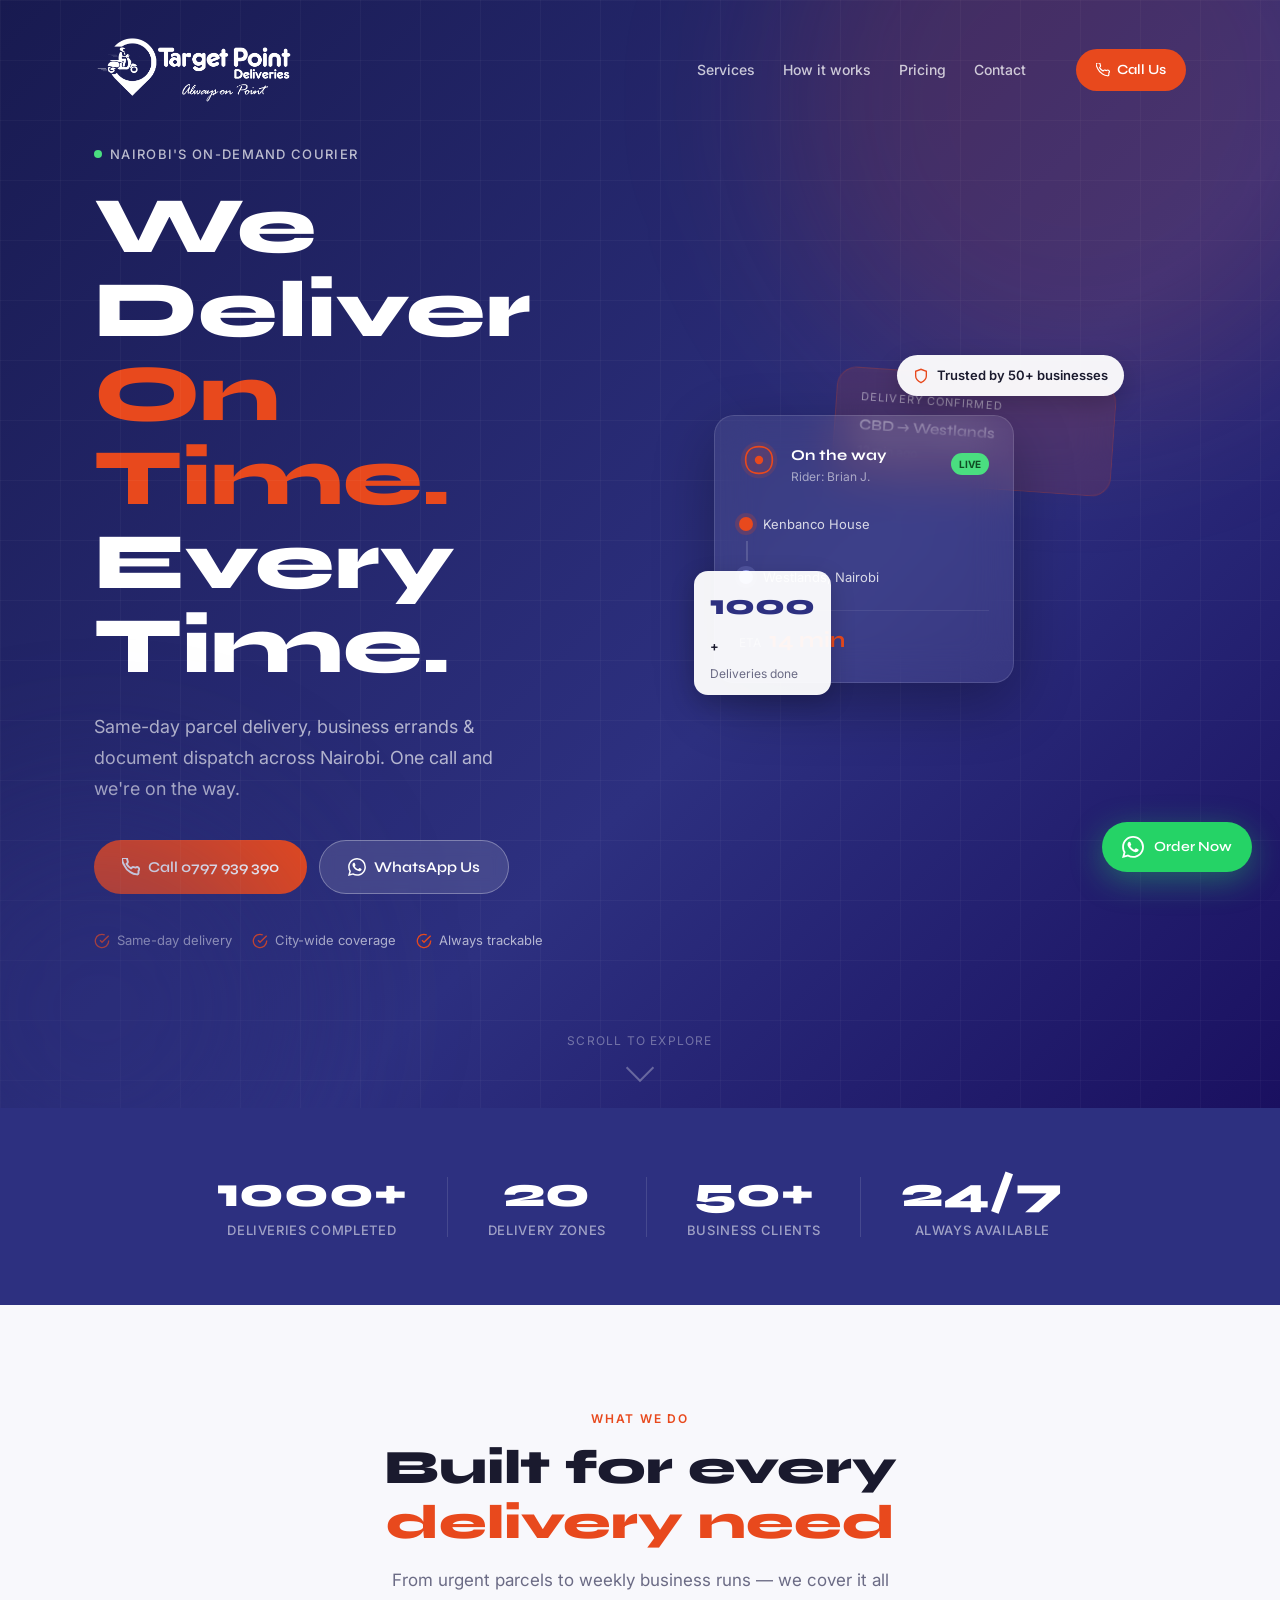
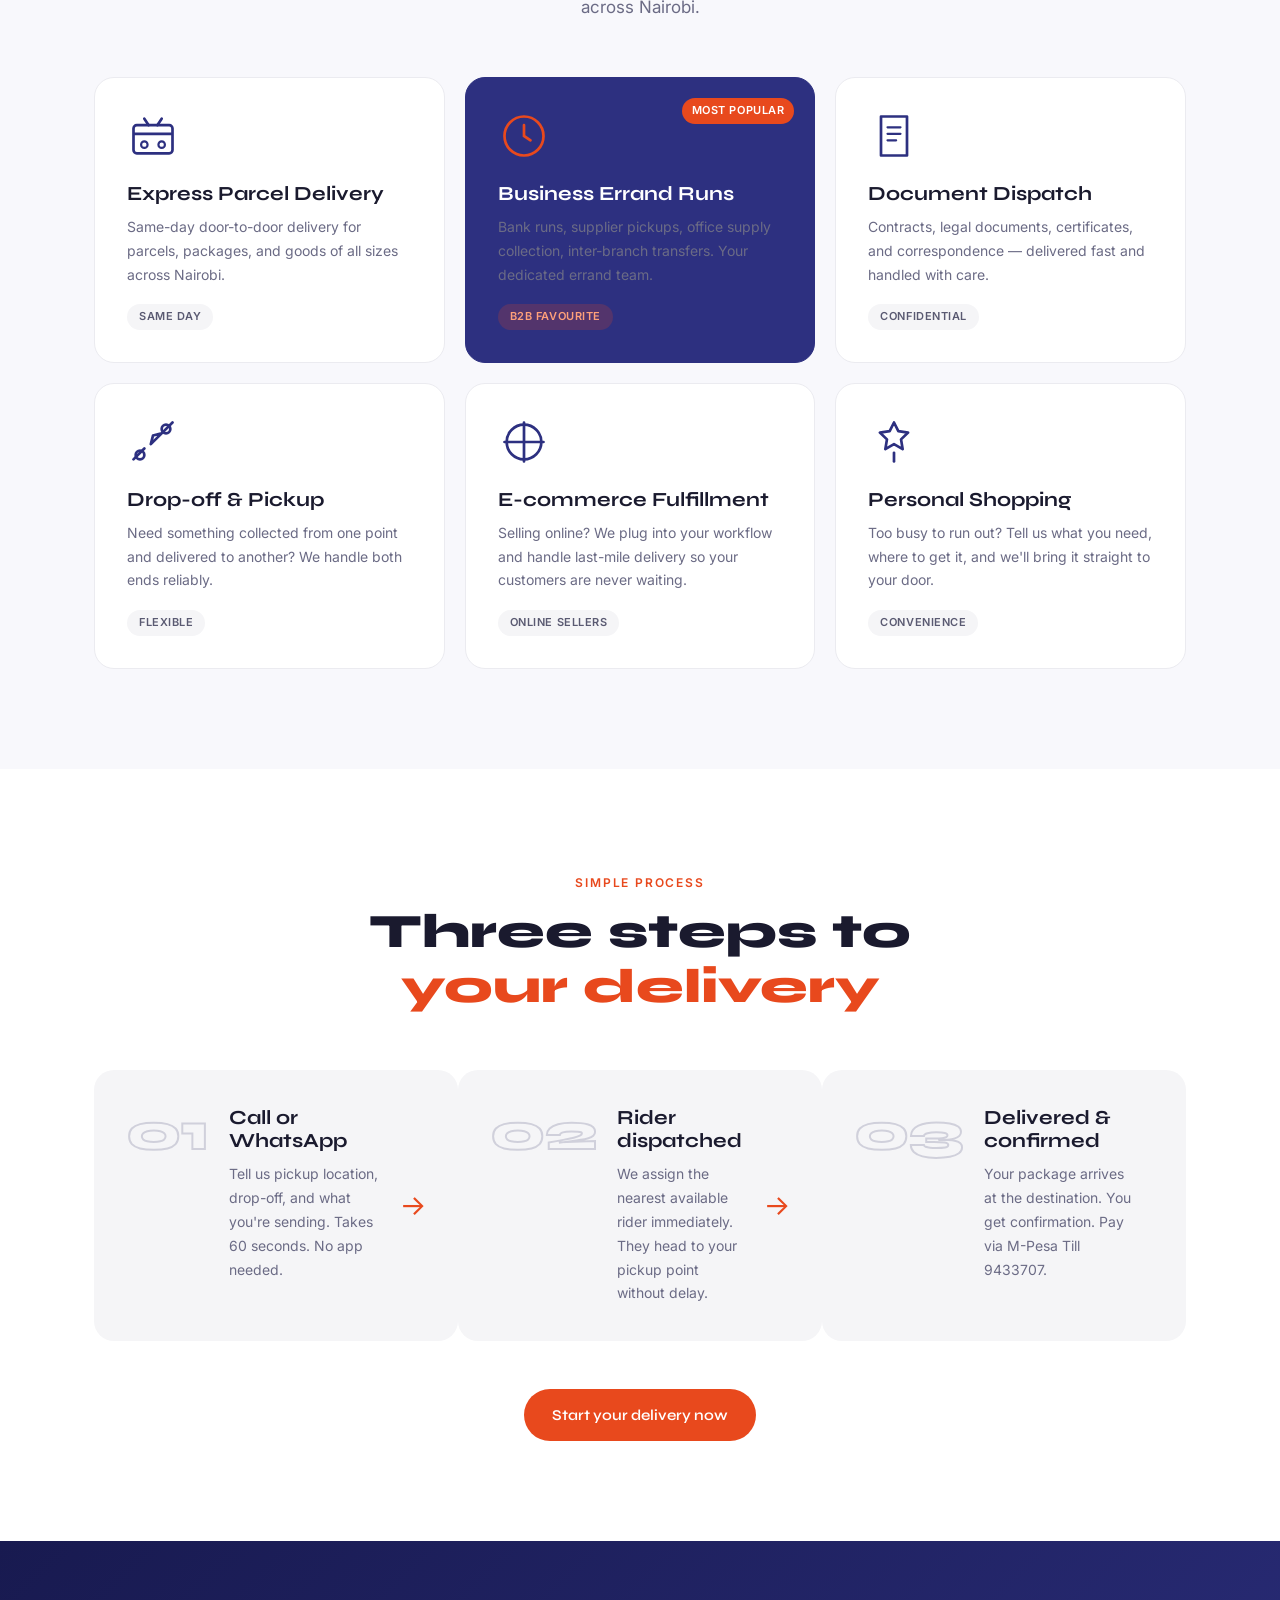
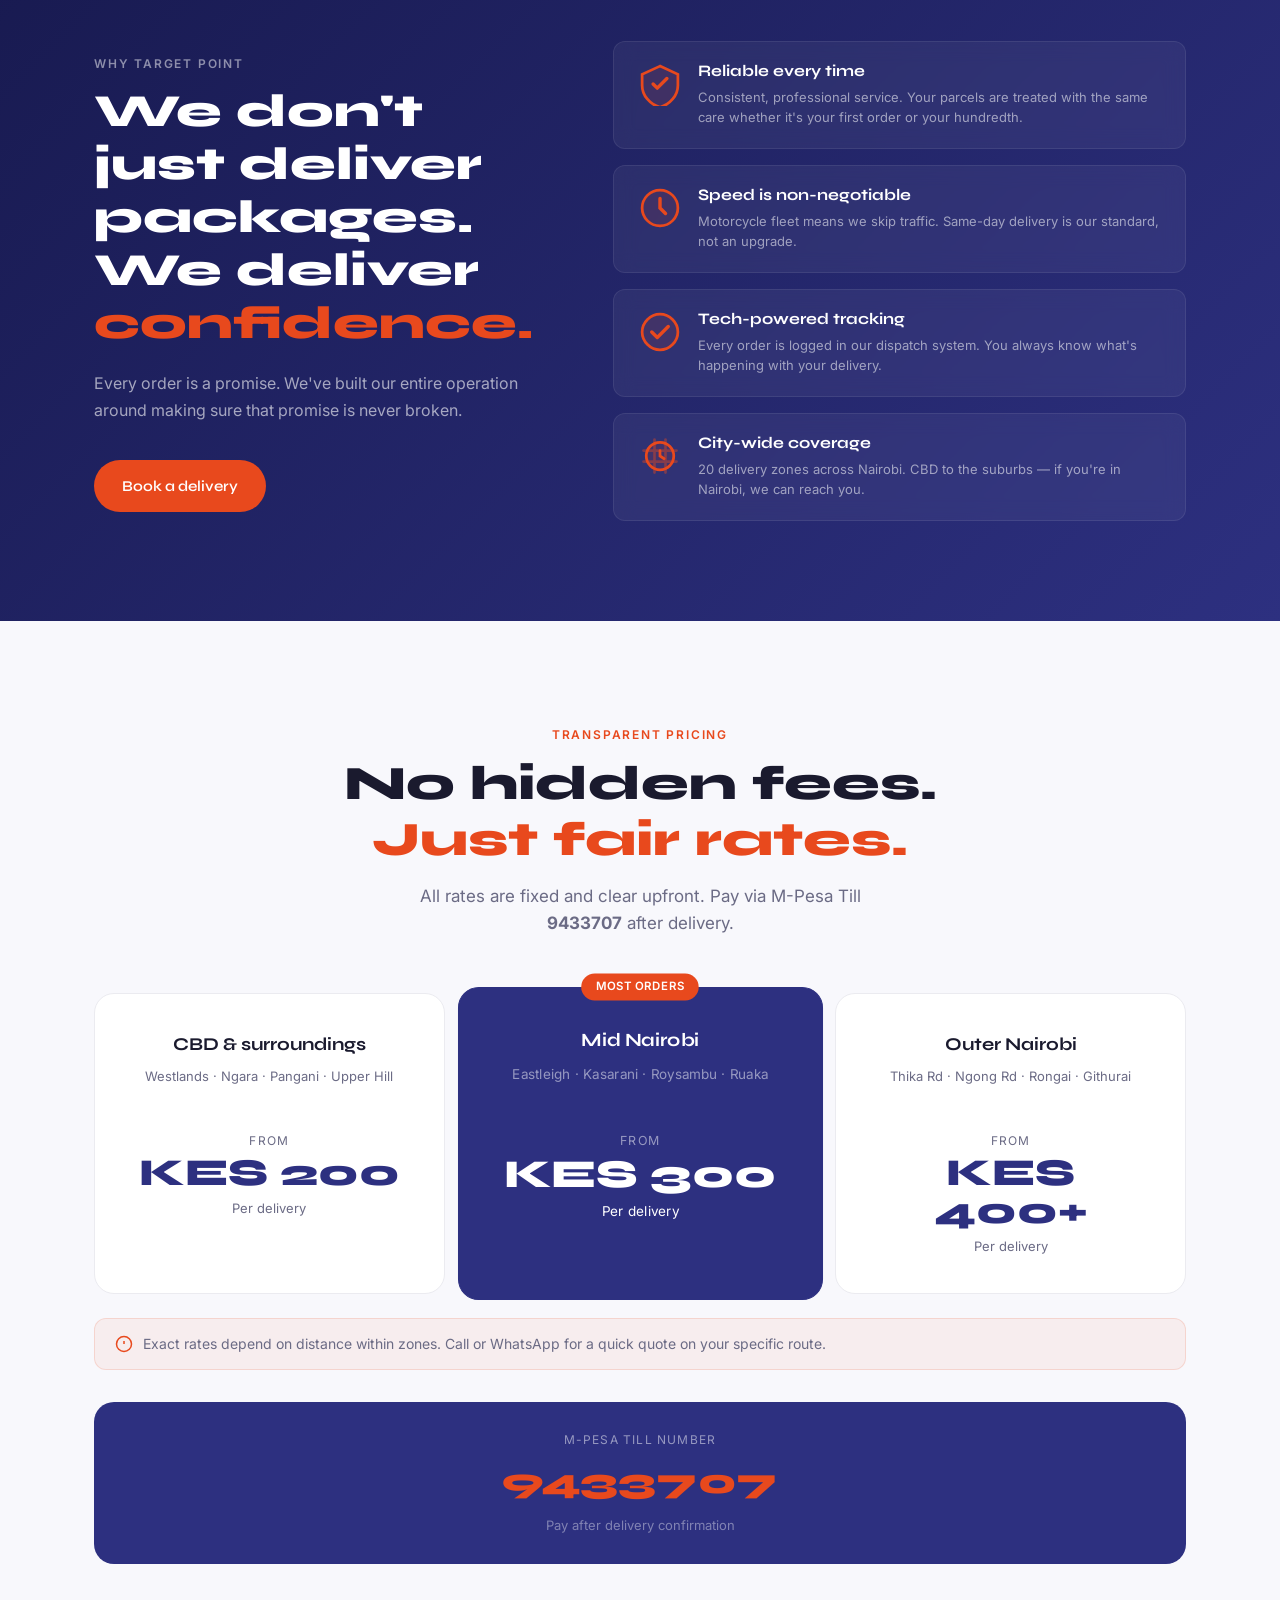
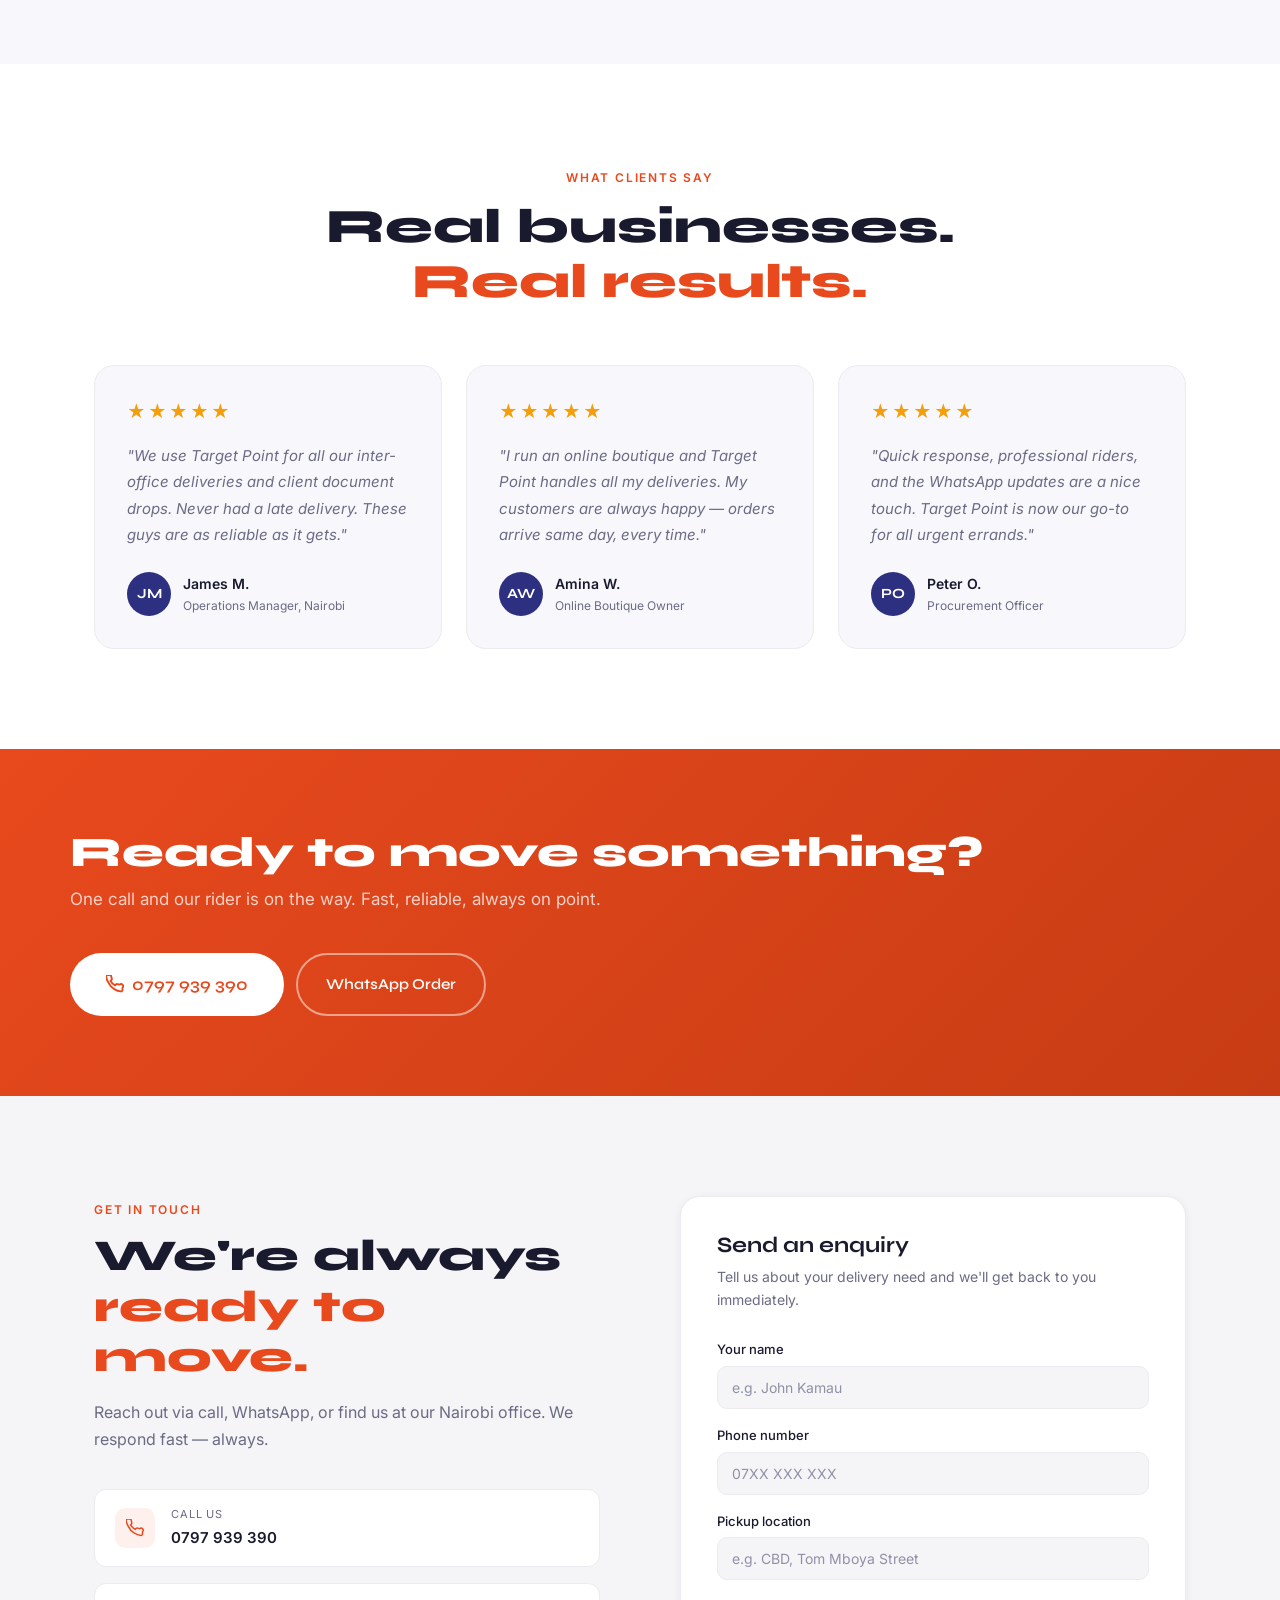
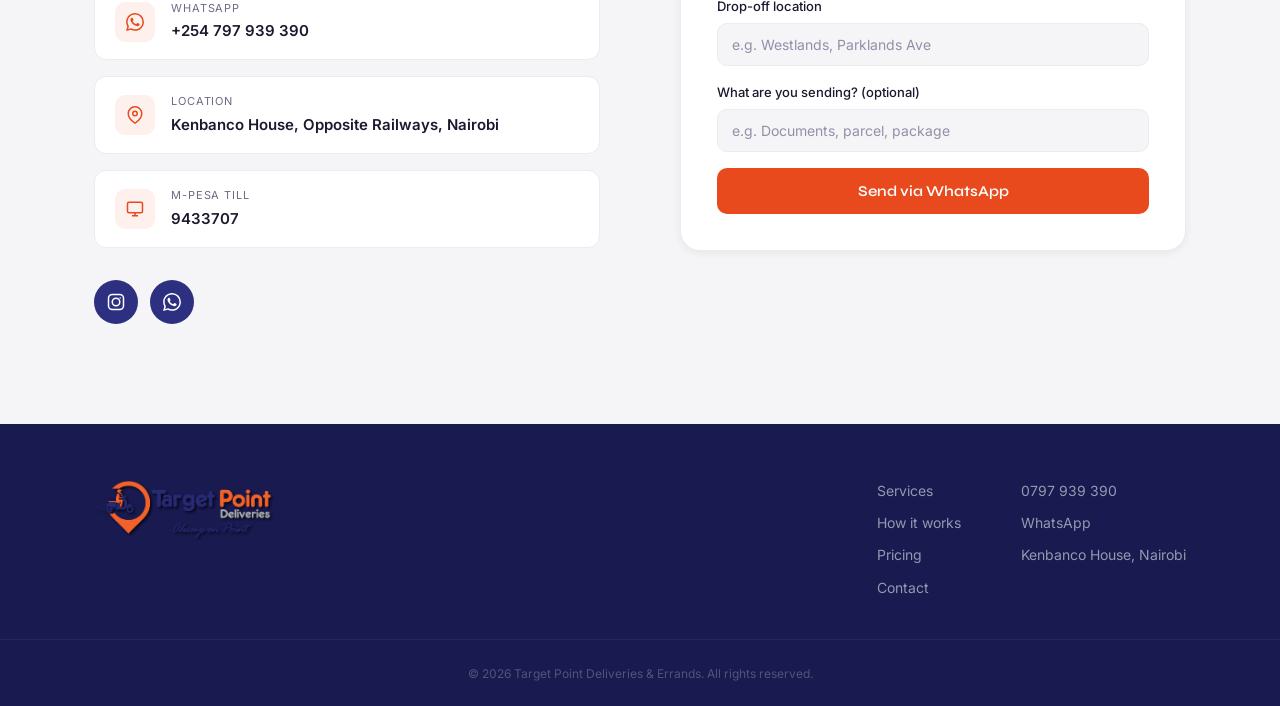
==== commit 6367f1cc: "Review website content (6a422ebaac35c405f9c1b97b)" ====
--- a/index.html
+++ b/index.html
@@ -40,7 +40,7 @@
         <a href="#" class="nav-logo">
           <div class="nav-logo-mark">
             <img
-              src="/targetpointdeliveries/logo2.png"
+              src="/logo2.png"
               alt="Target Point Deliveries Logo"
             />
           </div>
@@ -990,7 +990,7 @@
         <div class="footer-brand">
           <div class="footer-logo">
             <img
-              src="/targetpointdeliveries/logo3.png"
+              src="/logo3.png"
               alt="Target Point Deliveries Logo"
               width="180"
             />
--- a/style.css
+++ b/style.css
@@ -103,7 +103,7 @@
   flex-shrink: 0;
 }
 .nav-logo-mark { width: 200px; height: 100px; }
-.nav-logo-mark img { width: 300%; height: 100%; object-fit: contain; }
+.nav-logo-mark img { width: 100%; height: 100%; object-fit: contain; }
 .nav-name { display: block; font-family: 'Syne', sans-serif; font-size: 16px; font-weight: 700; color: #fff; line-height: 1.1; }
 .nav-sub { display: block; font-size: 10px; color: var(--orange); font-weight: 500; letter-spacing: 0.1em; text-transform: uppercase; }
 .nav-links { display: flex; gap: 28px; margin-left: auto; }
@@ -533,7 +533,7 @@
 }
 .footer-brand { flex: 1; min-width: 200px; }
 .footer-logo { display: flex; align-items: left; gap: 10px; margin-bottom: 12px; }
-.footer-logo img { left: 150px; top: 50px; transform: translate(-50%, -50%) scale(1.5); } 
+.footer-logo img { max-width: 180px; height: auto; display: block; }
 .footer-brand p { font-size: 14px; color: rgba(255,255,255,0.4); font-style: italic; }
 .footer-links { display: flex; flex-direction: column; gap: 10px; }
 .footer-links a { font-size: 14px; color: rgba(255,255,255,0.55); transition: color 0.2s; }
